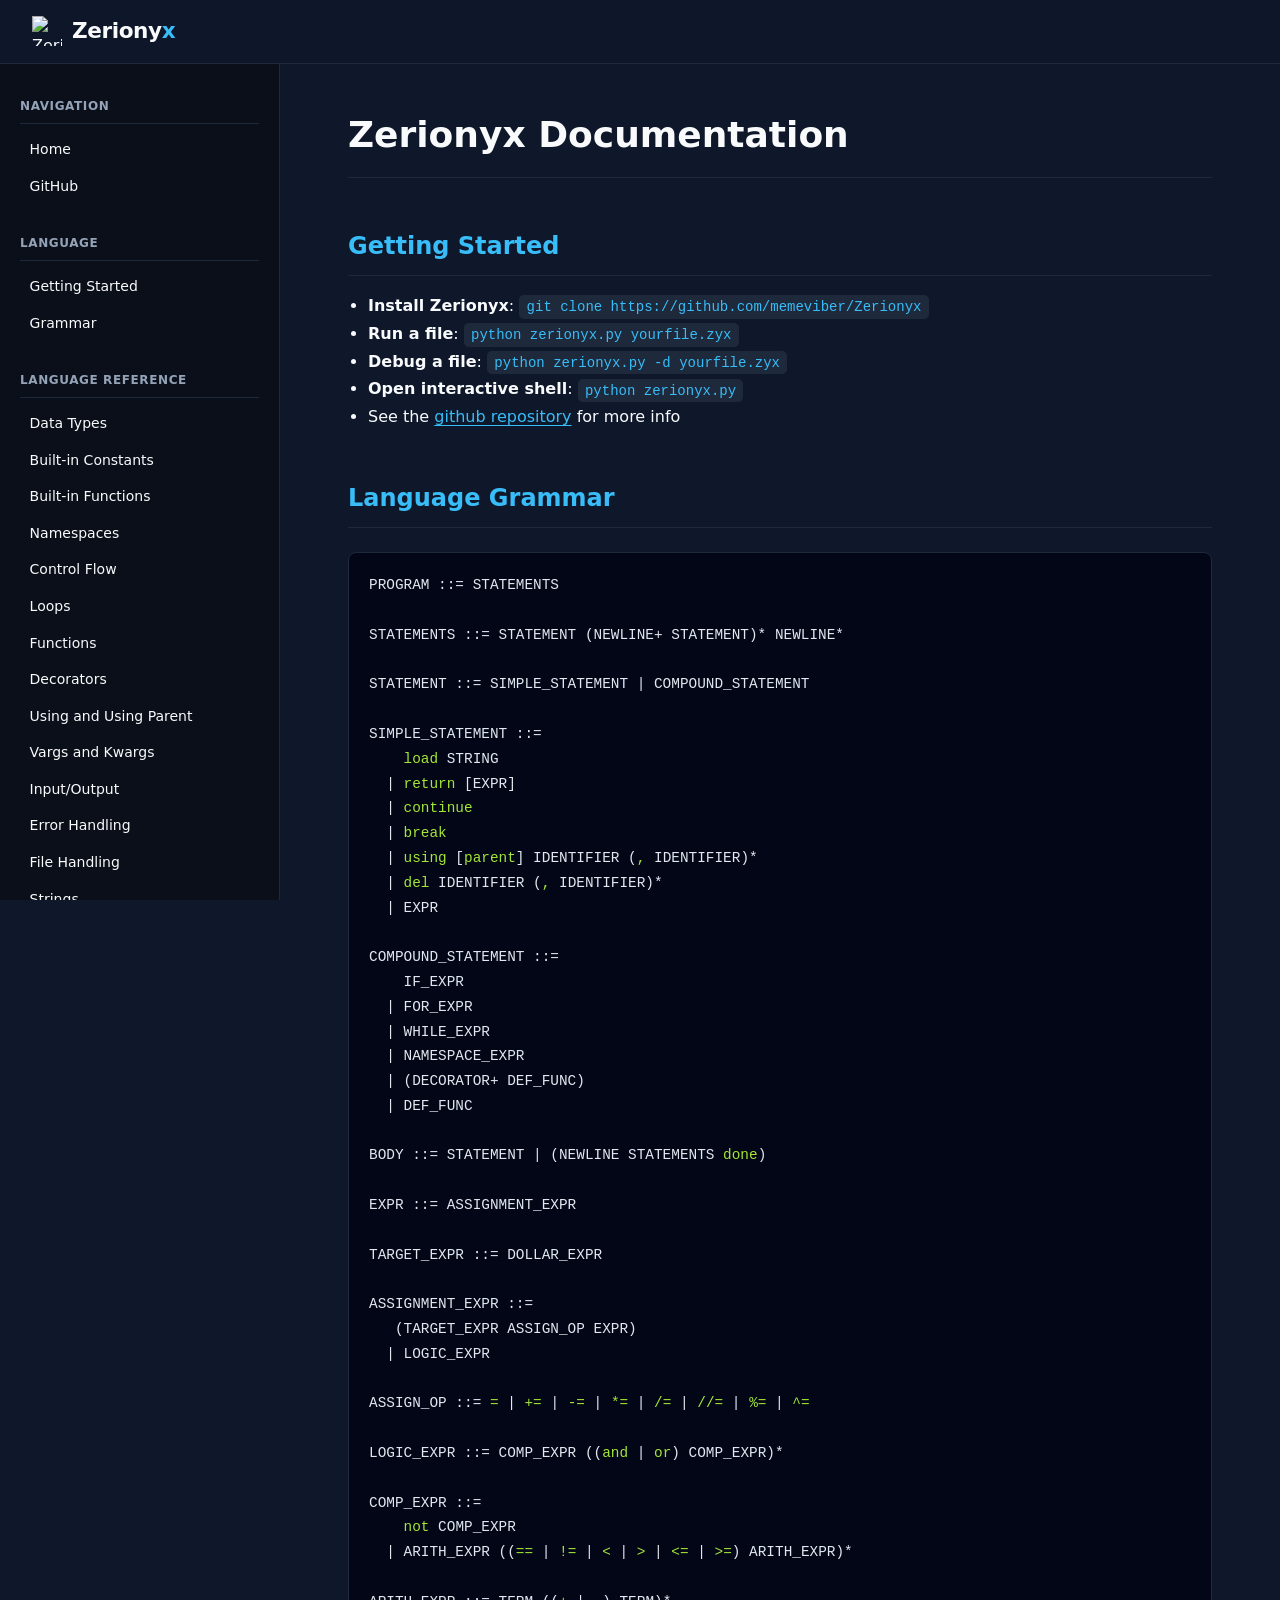
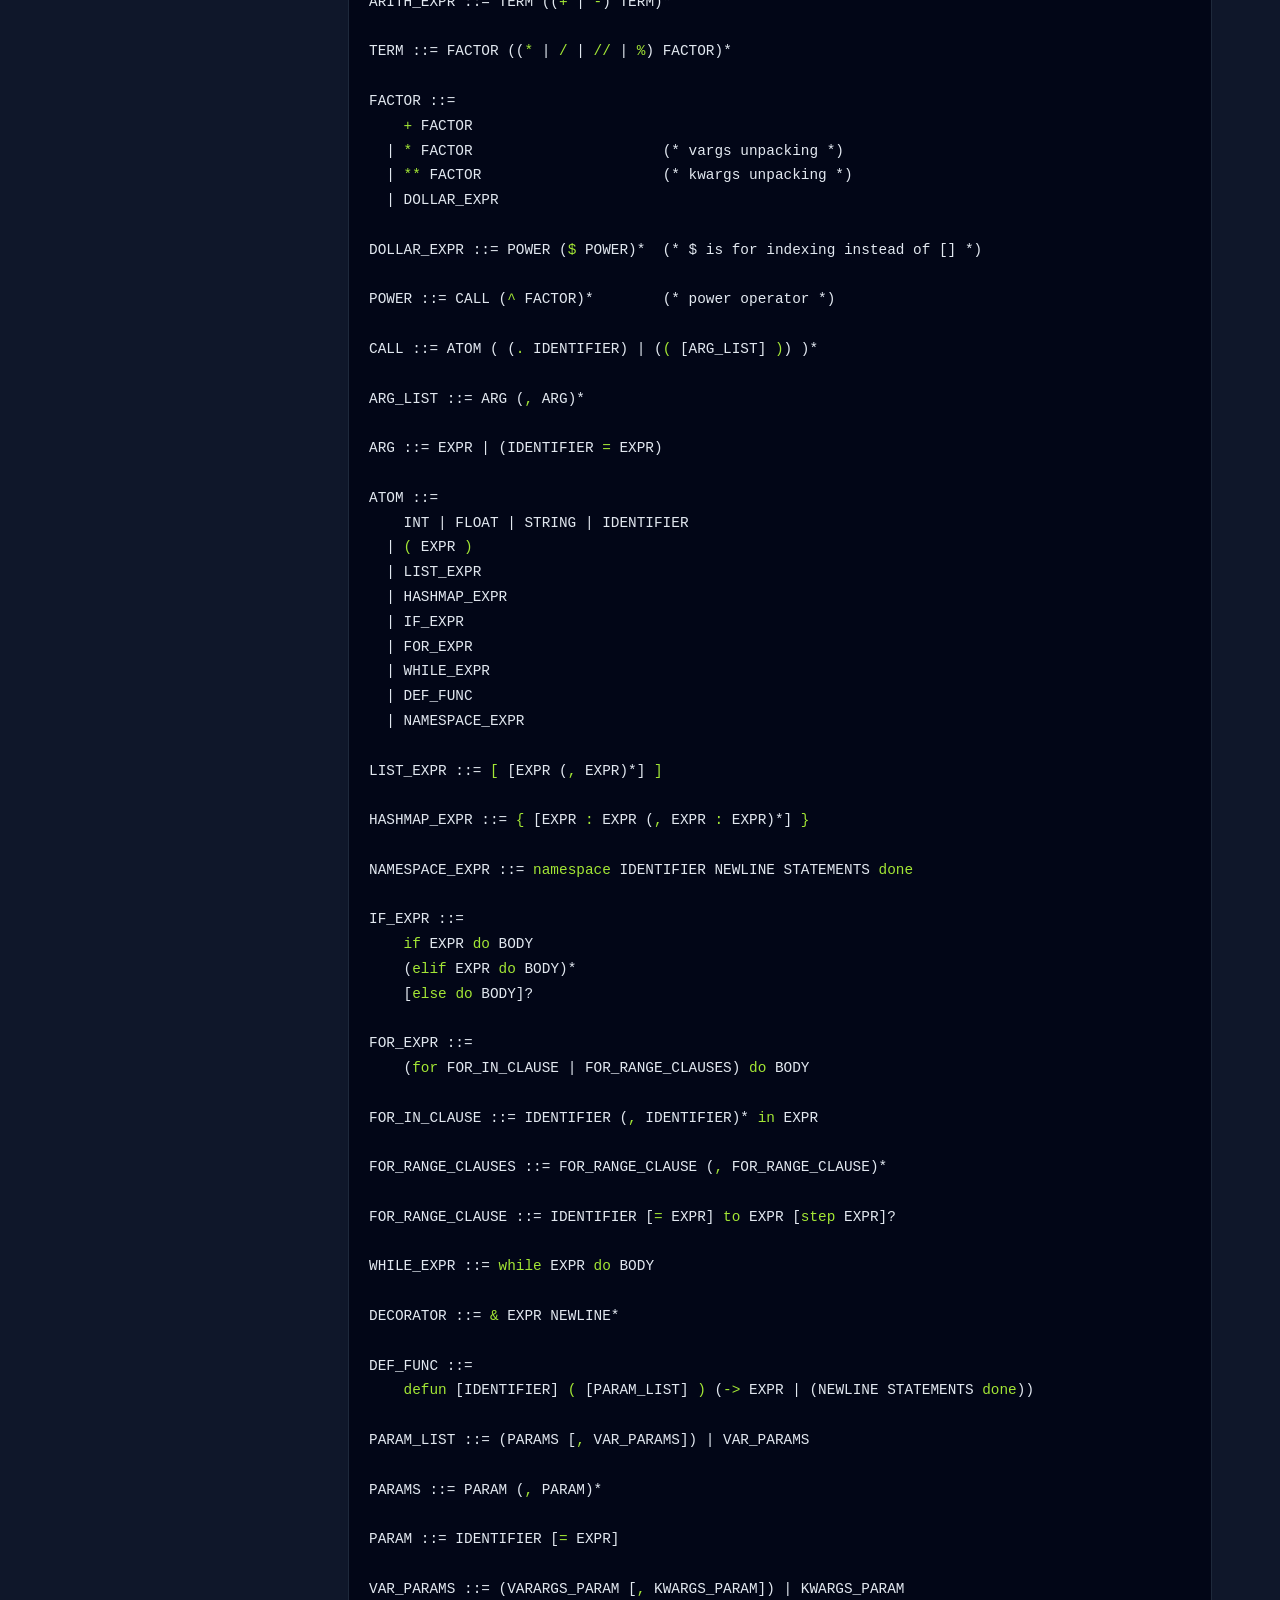
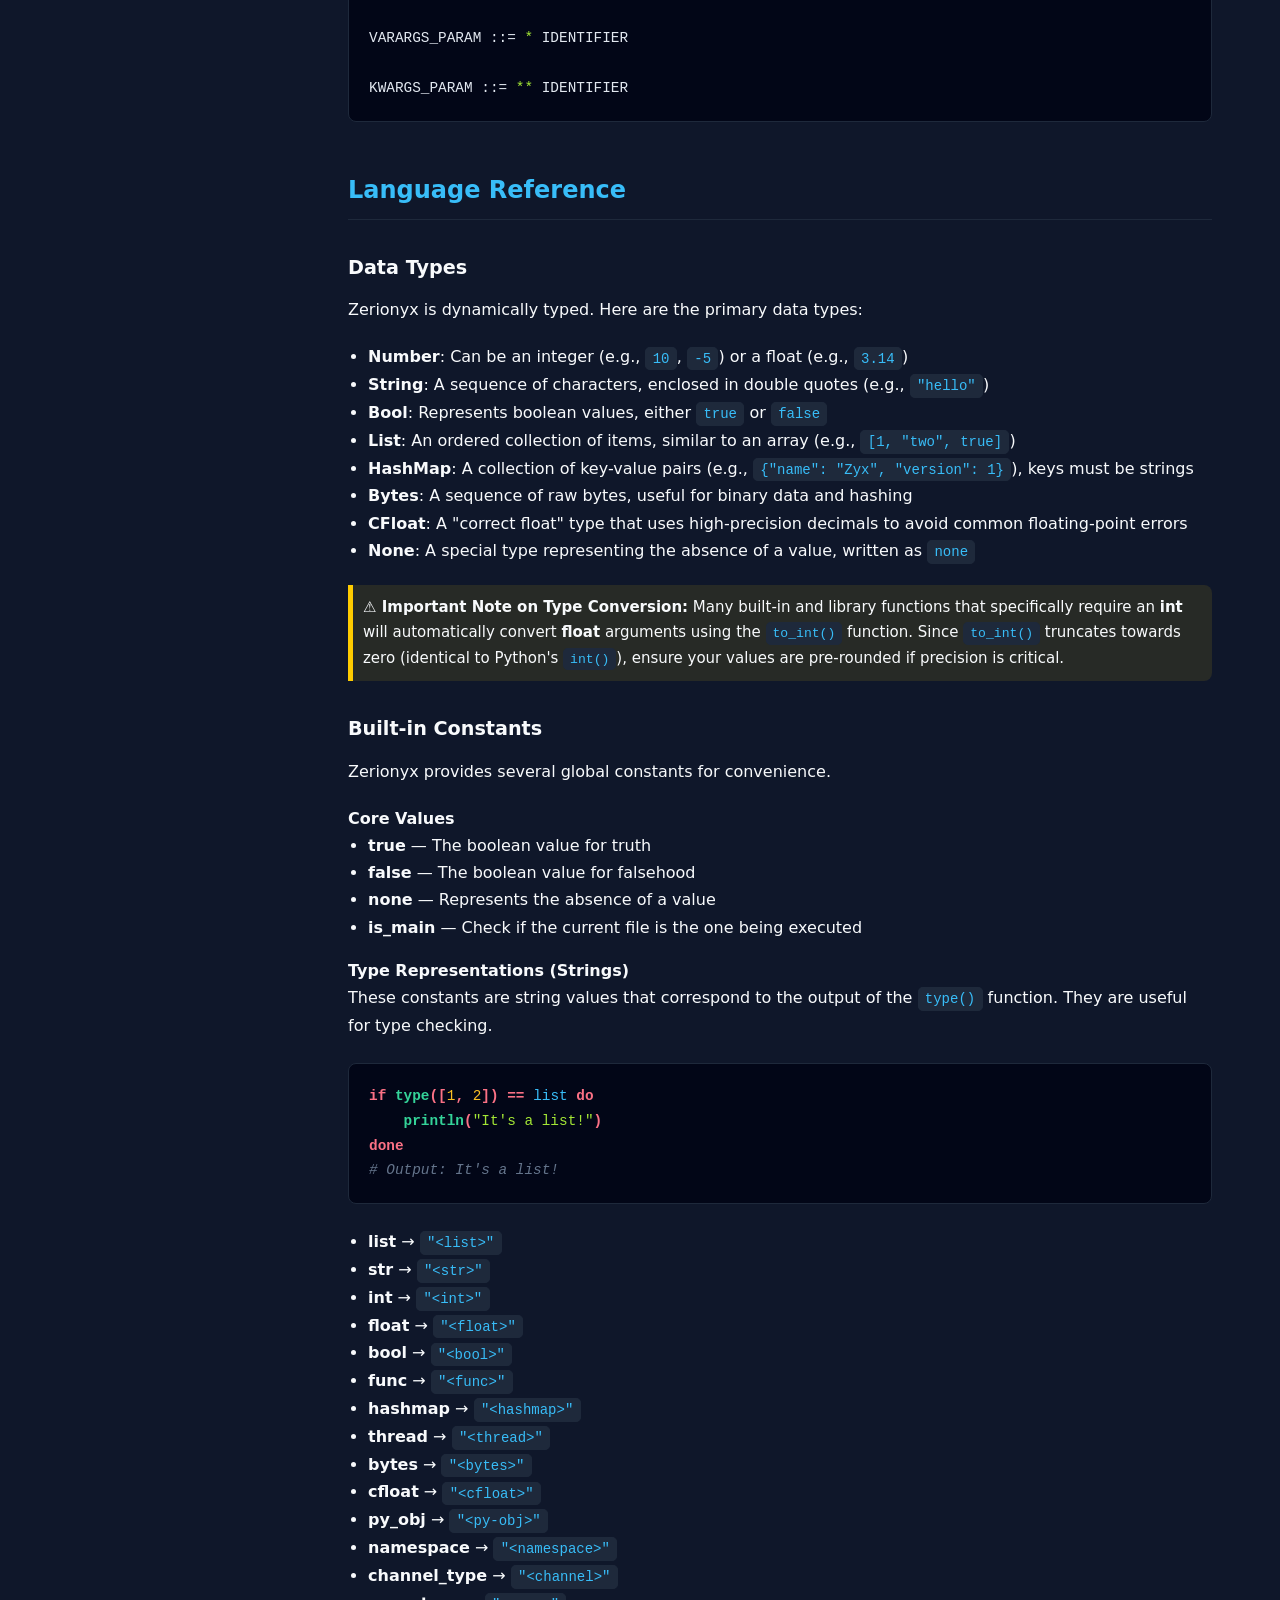
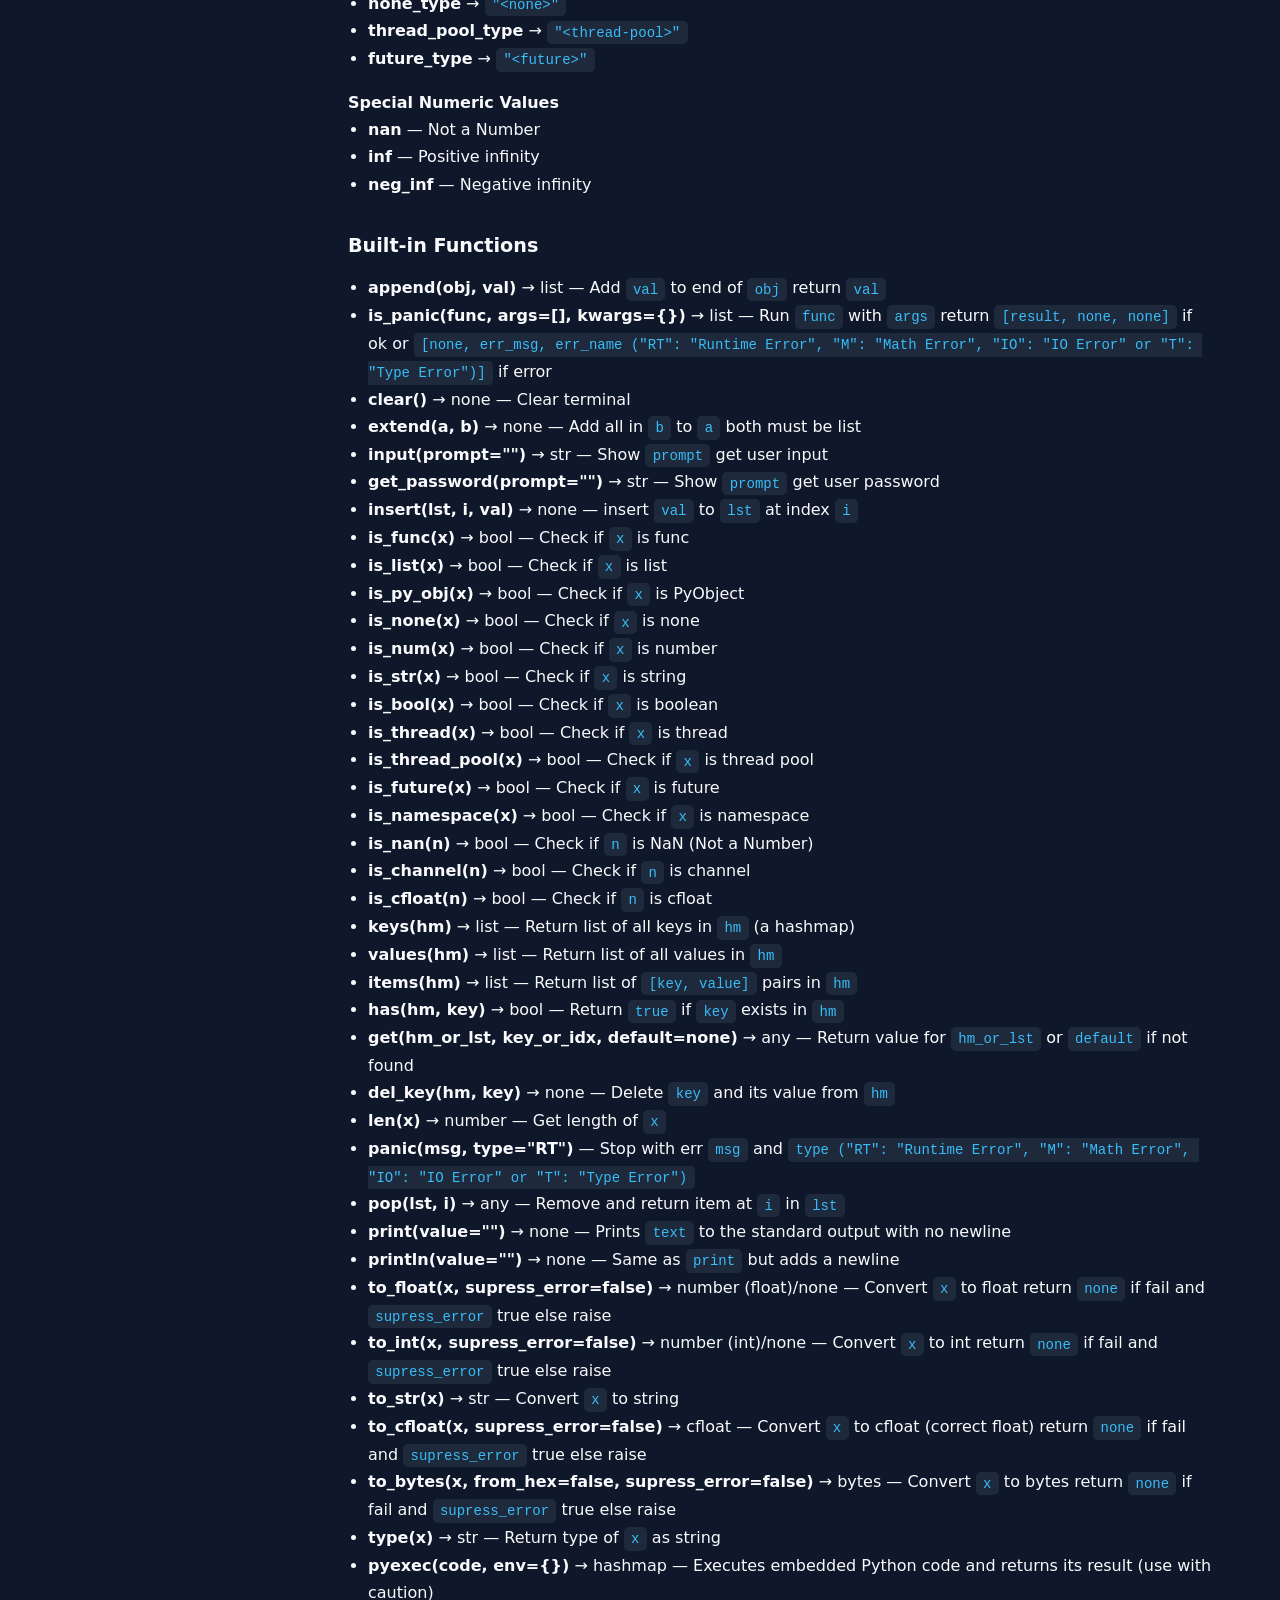
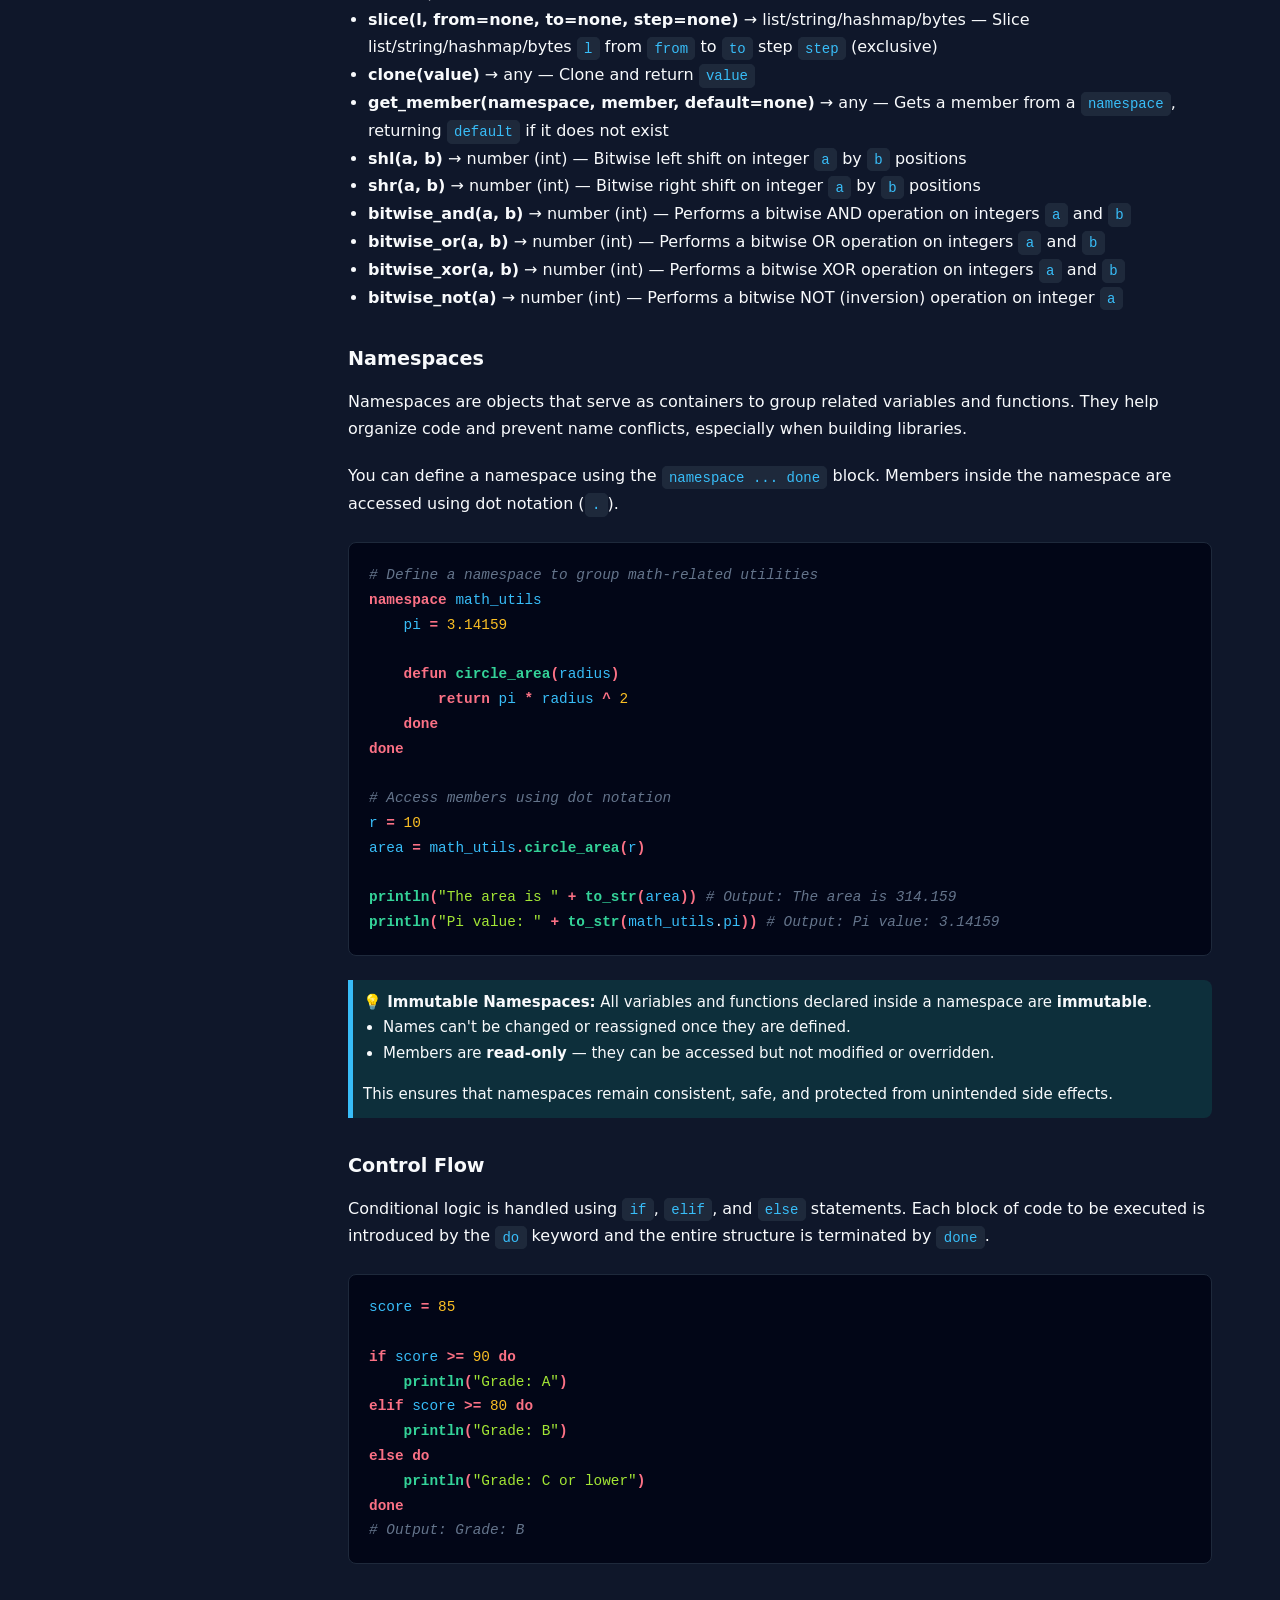
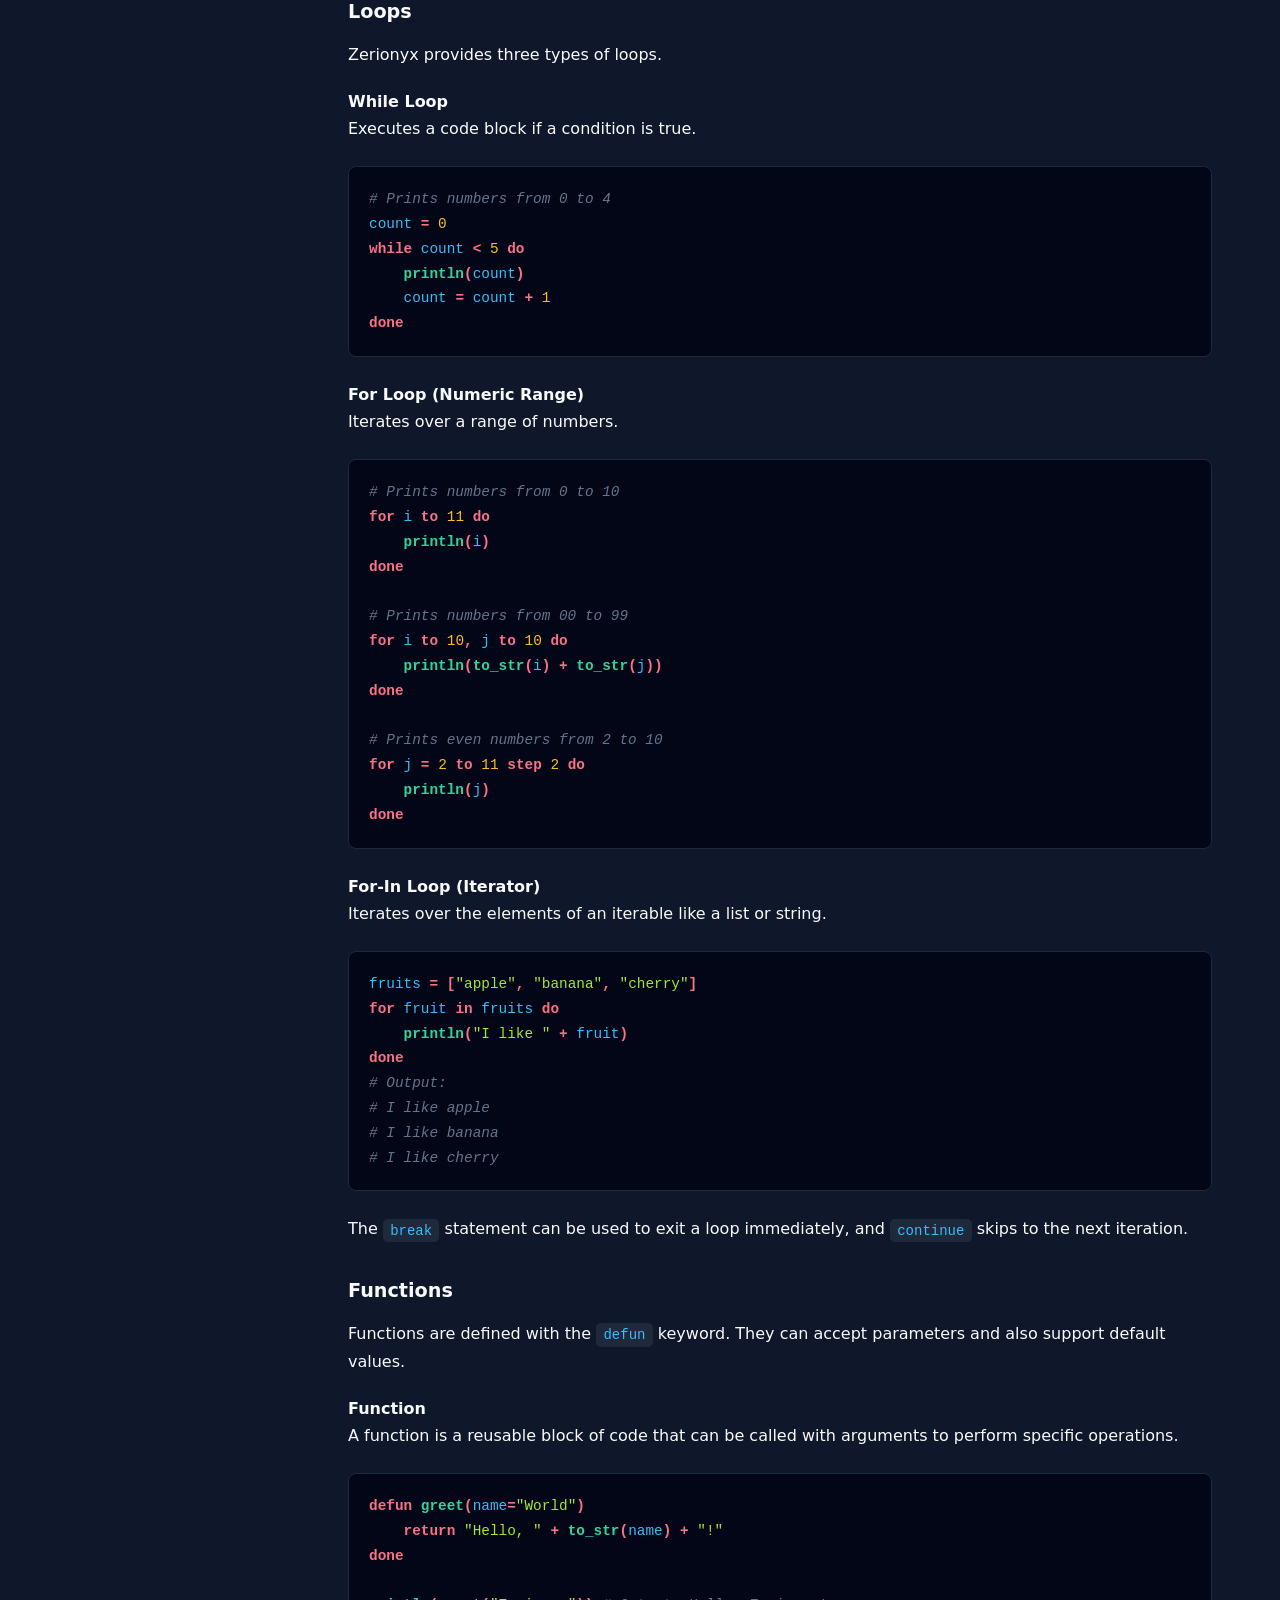
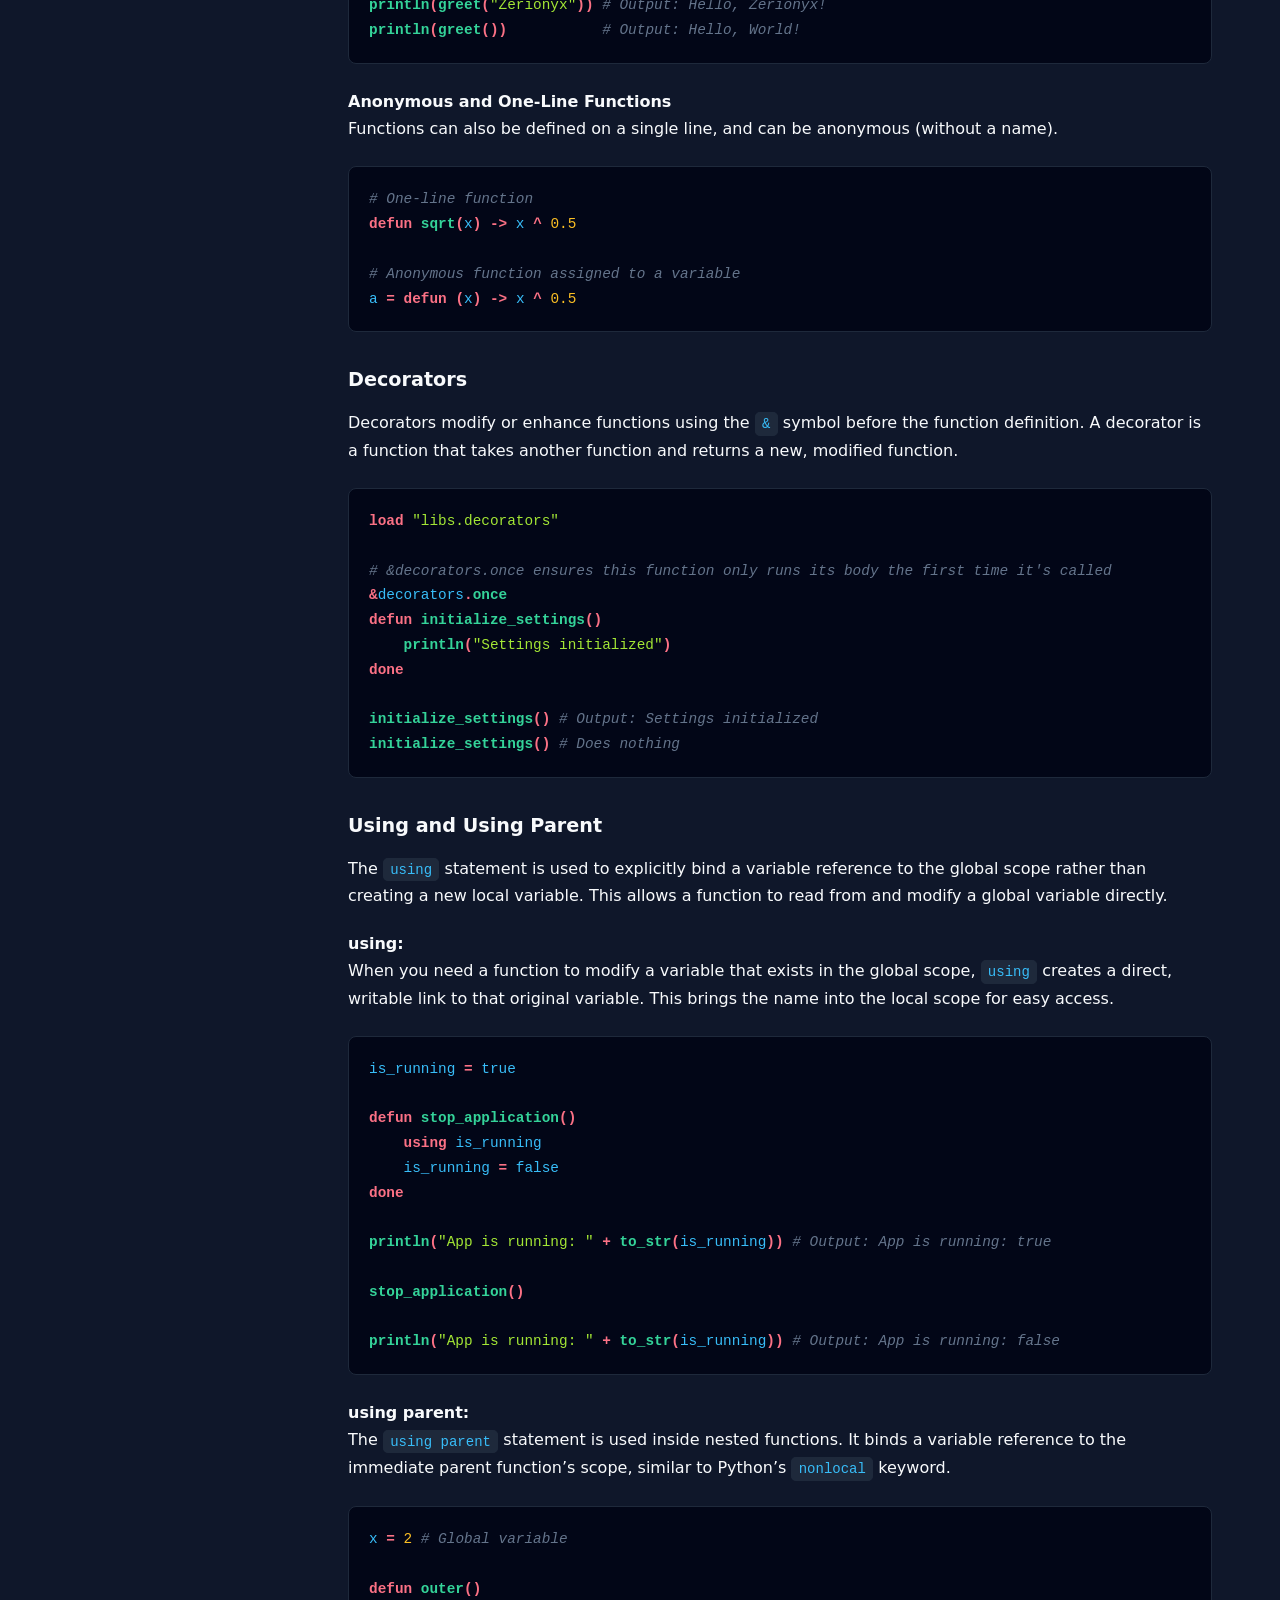
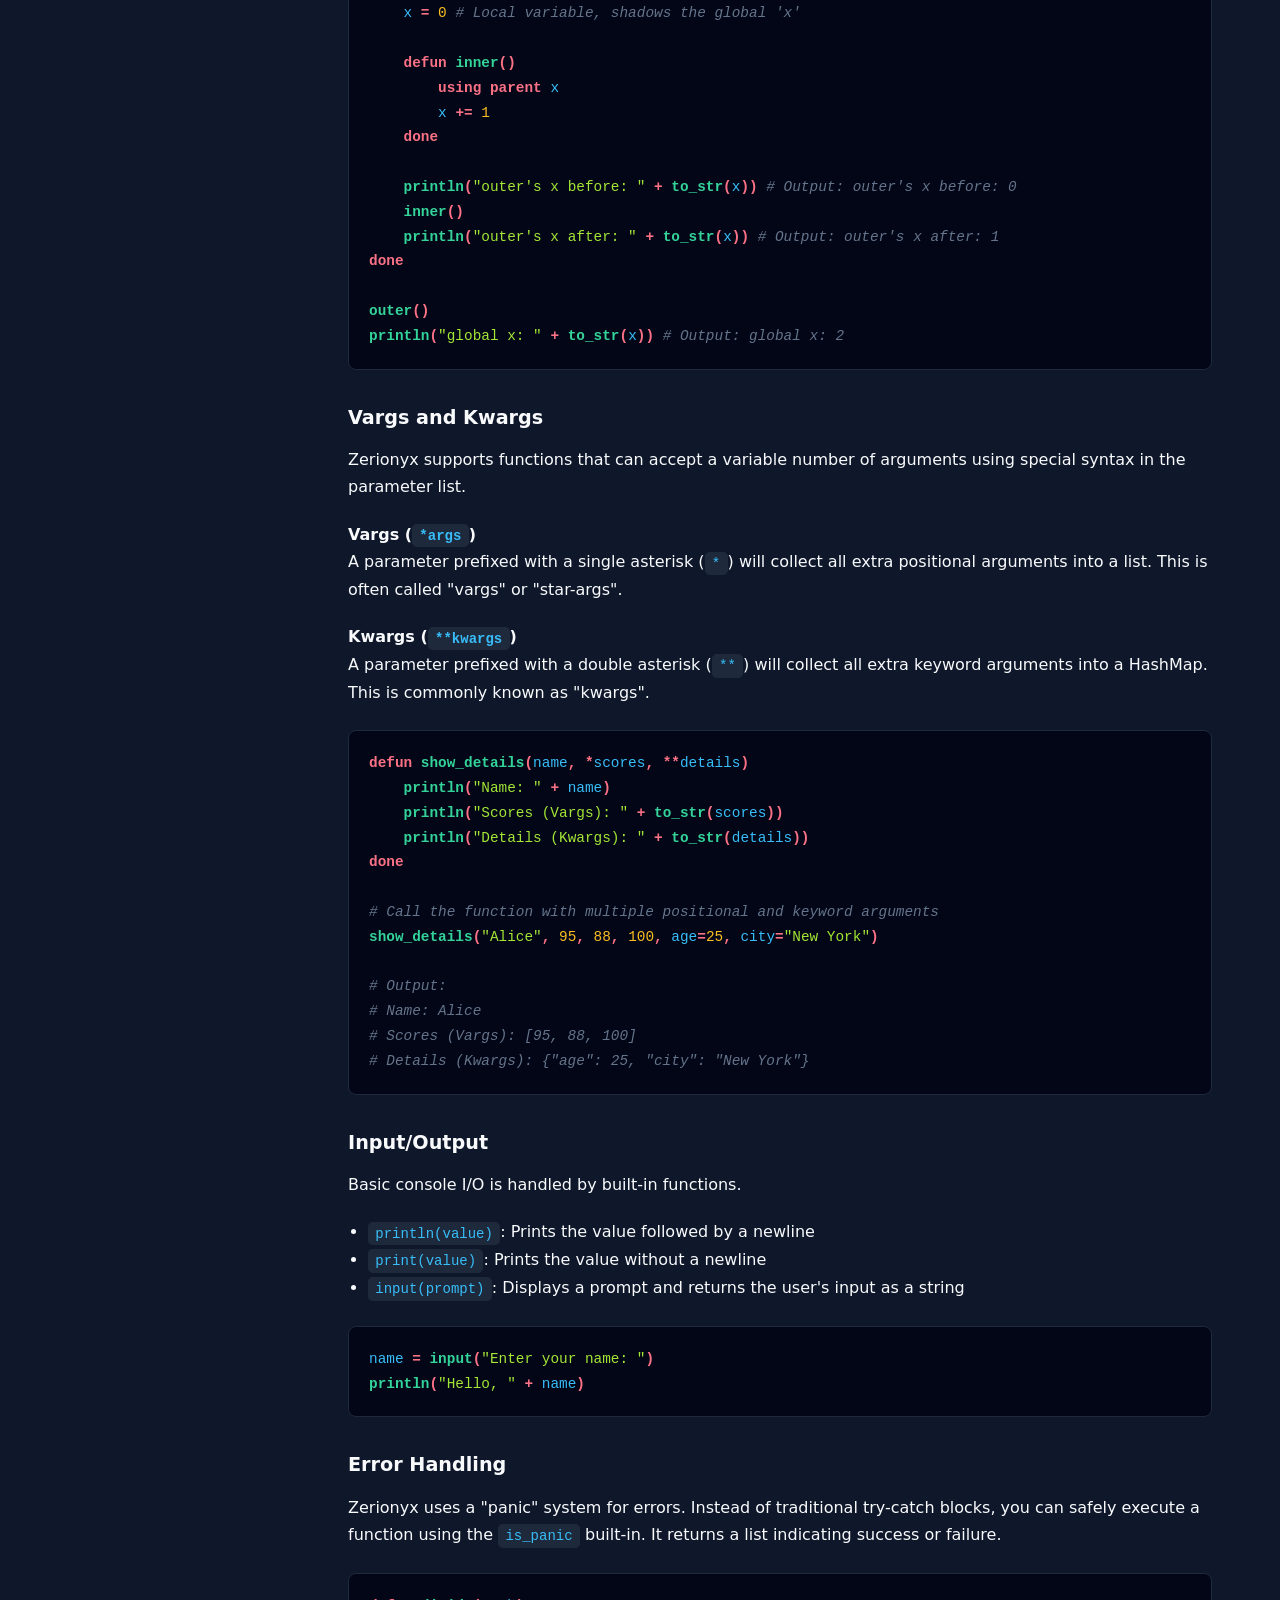
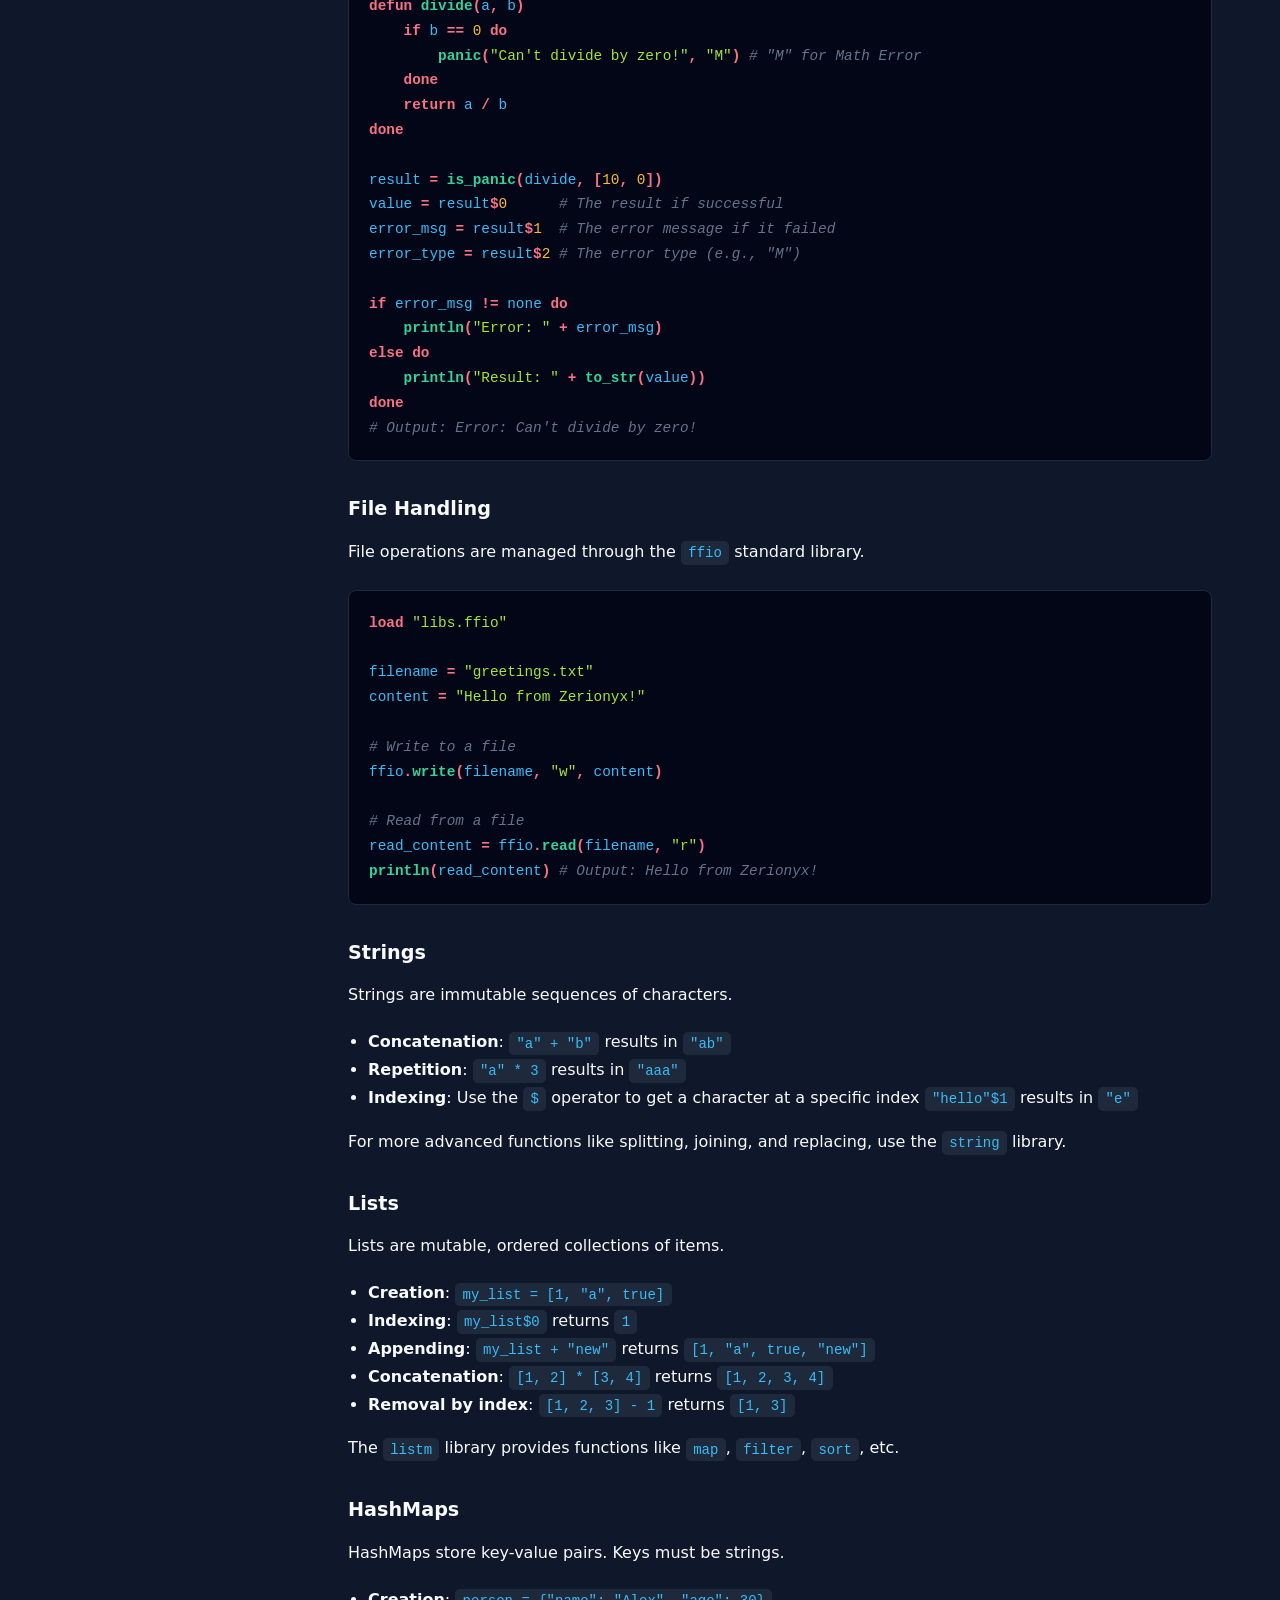
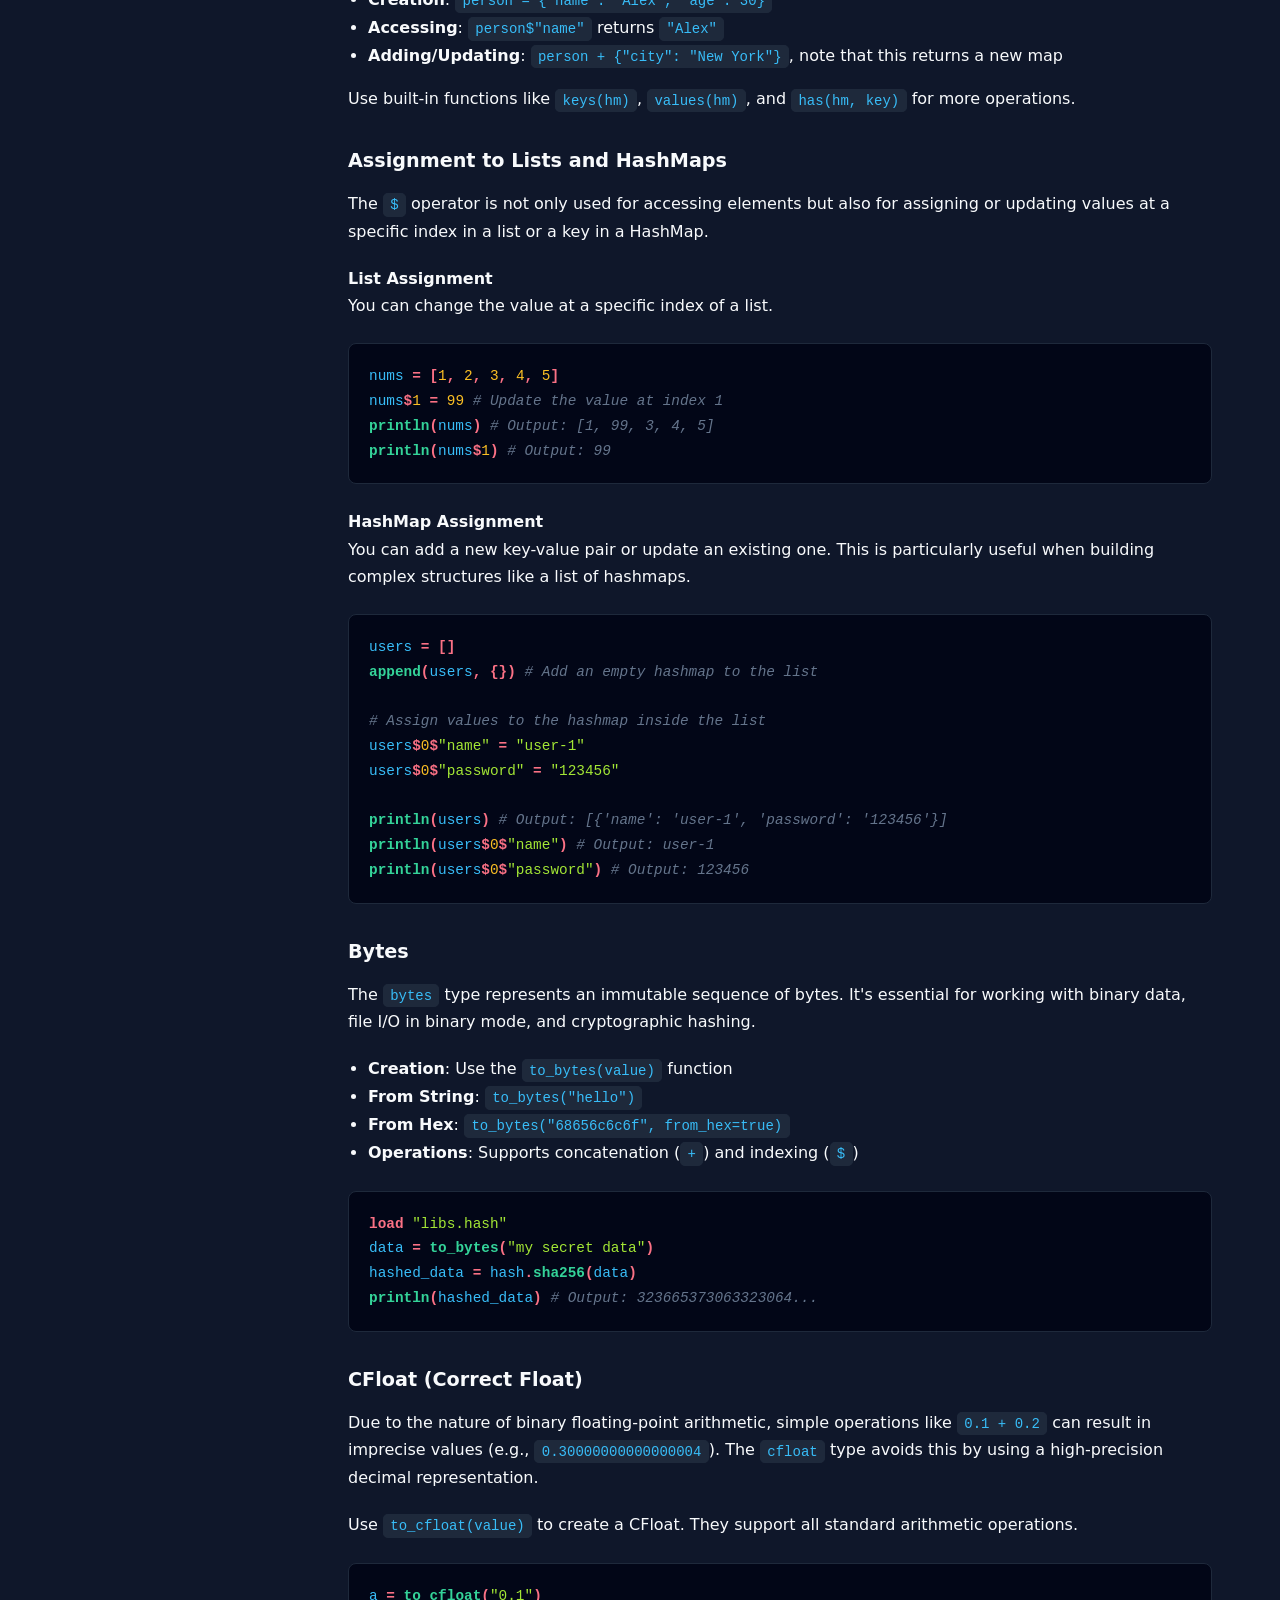
==== docs/docs.html @ d0cc141a "Fix HTML heading formatting for 'using' sections" ====
<!DOCTYPE html>
<html lang="en">

<head>
    <link rel="icon" href="favicon.ico" type="image/x-icon">
    <link rel="stylesheet" href="styles\style_docs.css">
    <meta charset="UTF-8">
    <title>Zerionyx Documentation</title>
    <meta name="viewport" content="width=device-width, initial-scale=1">
</head>
<script src="script.js"></script>

<body>
    <header>
        <div class="header-inner">
            <div class="logo">
                <img src="favicon.ico" alt="Zerionyx logo">
                <a href="index.html">Zeriony<span>x</span></a>
            </div>
            <button class="nav-toggle" aria-label="Toggle navigation">&#9776;</button>
            
        </div>
    </header>

    <div class="docs-wrapper">
        <aside class="sidebar">
            <h3>Navigation</h3>
            <ul>
                <li><a href="index.html">Home</a></li>
                <li><a href="https://github.com/memeviber/Zerionyx" target="_blank">GitHub</a></li>
            </ul>

            <h3>Language</h3>
            <ul>
                <li><a href="#getting-started">Getting Started</a></li>
                <li><a href="#grammar">Grammar</a></li>
            </ul>
            <h3>Language Reference</h3>
            <ul>
                <li><a href="#ref-data-types">Data Types</a></li>
                <li><a href="#ref-built-in-constants">Built-in Constants</a></li>
                <li><a href="#ref-built-in-functions">Built-in Functions</a></li>
                <li><a href="#ref-namespaces">Namespaces</a></li>
                <li><a href="#ref-control-flow">Control Flow</a></li>
                <li><a href="#ref-loops">Loops</a></li>
                <li><a href="#ref-functions">Functions</a></li>
                <li><a href="#ref-decorators">Decorators</a></li>
                <li><a href="#ref-using">Using and Using Parent</a></li>
                <li><a href="#ref-vargs-kwargs">Vargs and Kwargs</a></li>
                <li><a href="#ref-io">Input/Output</a></li>
                <li><a href="#ref-error-handling">Error Handling</a></li>
                <li><a href="#ref-file-handling">File Handling</a></li>
                <li><a href="#ref-strings">Strings</a></li>
                <li><a href="#ref-lists">Lists</a></li>
                <li><a href="#ref-hashmaps">HashMaps</a></li>
                <li><a href="#ref-assignment">Assignment</a></li>
                <li><a href="#ref-bytes">Bytes</a></li>
                <li><a href="#ref-cfloat">CFloat</a></li>
                <li><a href="#ref-zex">ZEX Executables</a></li>
            </ul>
            <h3>Standard Library</h3>
            <ul>
                <li><a href="#lib-listm">listm</a></li>
                <li><a href="#lib-string">string</a></li>
                <li><a href="#lib-math">math</a></li>
                <li><a href="#lib-ffio">ffio</a></li>
                <li><a href="#lib-hash">hash</a></li>
                <li><a href="#lib-memory">memory</a></li>
                <li><a href="#lib-net">net</a></li>
                <li><a href="#lib-random">random</a></li>
                <li><a href="#lib-sys">sys</a></li>
                <li><a href="#lib-threading">threading</a></li>
                <li><a href="#lib-time">time</a></li>
                <li><a href="#lib-keyboard">keyboard</a></li>
                <li><a href="#lib-termcolor">termcolor</a></li>
                <li><a href="#lib-mouse">mouse</a></li>
                <li><a href="#lib-screen">screen</a></li>
                <li><a href="#lib-json">json</a></li>
                <li><a href="#lib-decorators">decorators</a></li>
                <li><a href="#lib-channel">channel</a></li>
                <li><a href="#lib-msgbox">msgbox</a></li>
                <li><a href="#lib-csv">csv</a></li>
            </ul>

        </aside>

        <main class="main-content">
            <h1>Zerionyx Documentation</h1>

            <section id="getting-started">
                <h2>Getting Started</h2>
                <ul>
                    <li><b>Install Zerionyx</b>: <code>git clone https://github.com/memeviber/Zerionyx</code>
                    </li>
                    <li><b>Run a file</b>: <code>python zerionyx.py yourfile.zyx</code></li>
                    <li><b>Debug a file</b>: <code>python zerionyx.py -d yourfile.zyx</code></li>
                    <li><b>Open interactive shell</b>: <code>python zerionyx.py</code></li>
                    <li>See the <a href="https://github.com/memeviber/Zerionyx" style="color:var(--neon-blue);">github
                            repository</a> for more info</li>
                </ul>
            </section>

            <section id="grammar">
                <h2>Language Grammar</h2>
                <pre><code class="highlight-Zerionyx">PROGRAM ::= STATEMENTS

STATEMENTS ::= STATEMENT (NEWLINE+ STATEMENT)* NEWLINE*

STATEMENT ::= SIMPLE_STATEMENT | COMPOUND_STATEMENT

SIMPLE_STATEMENT ::=
    <span class="zyx-string">load</span> STRING
  | <span class="zyx-string">return</span> [EXPR]
  | <span class="zyx-string">continue</span>
  | <span class="zyx-string">break</span>
  | <span class="zyx-string">using</span> [<span class="zyx-string">parent</span>] IDENTIFIER (<span class="zyx-string">,</span> IDENTIFIER)*
  | <span class="zyx-string">del</span> IDENTIFIER (<span class="zyx-string">,</span> IDENTIFIER)*
  | EXPR

COMPOUND_STATEMENT ::=
    IF_EXPR
  | FOR_EXPR
  | WHILE_EXPR
  | NAMESPACE_EXPR
  | (DECORATOR+ DEF_FUNC)
  | DEF_FUNC

BODY ::= STATEMENT | (NEWLINE STATEMENTS <span class="zyx-string">done</span>)

EXPR ::= ASSIGNMENT_EXPR

TARGET_EXPR ::= DOLLAR_EXPR

ASSIGNMENT_EXPR ::=
   (TARGET_EXPR ASSIGN_OP EXPR)
  | LOGIC_EXPR

ASSIGN_OP ::= <span class="zyx-string">=</span> | <span class="zyx-string">+=</span> | <span class="zyx-string">-=</span> | <span class="zyx-string">*=</span> | <span class="zyx-string">/=</span> | <span class="zyx-string">//=</span> | <span class="zyx-string">%=</span> | <span class="zyx-string">^=</span>

LOGIC_EXPR ::= COMP_EXPR ((<span class="zyx-string">and</span> | <span class="zyx-string">or</span>) COMP_EXPR)*

COMP_EXPR ::=
    <span class="zyx-string">not</span> COMP_EXPR
  | ARITH_EXPR ((<span class="zyx-string">==</span> | <span class="zyx-string">!=</span> | <span class="zyx-string">&lt;</span> | <span class="zyx-string">&gt;</span> | <span class="zyx-string">&lt;=</span> | <span class="zyx-string">&gt;=</span>) ARITH_EXPR)*

ARITH_EXPR ::= TERM ((<span class="zyx-string">+</span> | <span class="zyx-string">-</span>) TERM)*

TERM ::= FACTOR ((<span class="zyx-string">*</span> | <span class="zyx-string">/</span> | <span class="zyx-string">//</span> | <span class="zyx-string">%</span>) FACTOR)*

FACTOR ::=
    <span class="zyx-string">+</span> FACTOR
  | <span class="zyx-string">*</span> FACTOR                      (* vargs unpacking *)
  | <span class="zyx-string">**</span> FACTOR                     (* kwargs unpacking *)
  | DOLLAR_EXPR

DOLLAR_EXPR ::= POWER (<span class="zyx-string">$</span> POWER)*  (* $ is for indexing instead of [] *)

POWER ::= CALL (<span class="zyx-string">^</span> FACTOR)*        (* power operator *)

CALL ::= ATOM ( (<span class="zyx-string">.</span> IDENTIFIER) | (<span class="zyx-string">(</span> [ARG_LIST] <span class="zyx-string">)</span>) )*

ARG_LIST ::= ARG (<span class="zyx-string">,</span> ARG)*

ARG ::= EXPR | (IDENTIFIER <span class="zyx-string">=</span> EXPR)

ATOM ::=
    INT | FLOAT | STRING | IDENTIFIER
  | <span class="zyx-string">(</span> EXPR <span class="zyx-string">)</span>
  | LIST_EXPR
  | HASHMAP_EXPR
  | IF_EXPR
  | FOR_EXPR
  | WHILE_EXPR
  | DEF_FUNC
  | NAMESPACE_EXPR

LIST_EXPR ::= <span class="zyx-string">[</span> [EXPR (<span class="zyx-string">,</span> EXPR)*] <span class="zyx-string">]</span>

HASHMAP_EXPR ::= <span class="zyx-string">{</span> [EXPR <span class="zyx-string">:</span> EXPR (<span class="zyx-string">,</span> EXPR <span class="zyx-string">:</span> EXPR)*] <span class="zyx-string">}</span>

NAMESPACE_EXPR ::= <span class="zyx-string">namespace</span> IDENTIFIER NEWLINE STATEMENTS <span class="zyx-string">done</span>

IF_EXPR ::=
    <span class="zyx-string">if</span> EXPR <span class="zyx-string">do</span> BODY
    (<span class="zyx-string">elif</span> EXPR <span class="zyx-string">do</span> BODY)*
    [<span class="zyx-string">else</span> <span class="zyx-string">do</span> BODY]?

FOR_EXPR ::=
    (<span class="zyx-string">for</span> FOR_IN_CLAUSE | FOR_RANGE_CLAUSES) <span class="zyx-string">do</span> BODY

FOR_IN_CLAUSE ::= IDENTIFIER (<span class="zyx-string">,</span> IDENTIFIER)* <span class="zyx-string">in</span> EXPR

FOR_RANGE_CLAUSES ::= FOR_RANGE_CLAUSE (<span class="zyx-string">,</span> FOR_RANGE_CLAUSE)*

FOR_RANGE_CLAUSE ::= IDENTIFIER [<span class="zyx-string">=</span> EXPR] <span class="zyx-string">to</span> EXPR [<span class="zyx-string">step</span> EXPR]?

WHILE_EXPR ::= <span class="zyx-string">while</span> EXPR <span class="zyx-string">do</span> BODY

DECORATOR ::= <span class="zyx-string">&amp;</span> EXPR NEWLINE*

DEF_FUNC ::=
    <span class="zyx-string">defun</span> [IDENTIFIER] <span class="zyx-string">(</span> [PARAM_LIST] <span class="zyx-string">)</span> (<span class="zyx-string">-&gt;</span> EXPR | (NEWLINE STATEMENTS <span class="zyx-string">done</span>))

PARAM_LIST ::= (PARAMS [<span class="zyx-string">,</span> VAR_PARAMS]) | VAR_PARAMS

PARAMS ::= PARAM (<span class="zyx-string">,</span> PARAM)*

PARAM ::= IDENTIFIER [<span class="zyx-string">=</span> EXPR]

VAR_PARAMS ::= (VARARGS_PARAM [<span class="zyx-string">,</span> KWARGS_PARAM]) | KWARGS_PARAM

VARARGS_PARAM ::= <span class="zyx-string">*</span> IDENTIFIER

KWARGS_PARAM ::= <span class="zyx-string">**</span> IDENTIFIER
</code></pre>
            </section>

            <section id="language-reference">
                <h2>Language Reference</h2>

                <section id="ref-data-types">
                    <h3>Data Types</h3>
                    <p>Zerionyx is dynamically typed. Here are the primary data types:</p>
                    <ul>
                        <li><b>Number</b>: Can be an integer (e.g., <code>10</code>, <code>-5</code>) or a float (e.g.,
                            <code>3.14</code>)
                        </li>
                        <li><b>String</b>: A sequence of characters, enclosed in double quotes (e.g.,
                            <code>"hello"</code>)
                        </li>
                        <li><b>Bool</b>: Represents boolean values, either <code>true</code> or <code>false</code></li>
                        <li><b>List</b>: An ordered collection of items, similar to an array (e.g.,
                            <code>[1, "two", true]</code>)
                        </li>
                        <li><b>HashMap</b>: A collection of key-value pairs (e.g.,
                            <code>{"name": "Zyx", "version": 1}</code>), keys must be strings
                        </li>
                        <li><b>Bytes</b>: A sequence of raw bytes, useful for binary data and hashing</li>
                        <li><b>CFloat</b>: A "correct float" type that uses high-precision decimals to avoid common
                            floating-point errors</li>
                        <li><b>None</b>: A special type representing the absence of a value, written as
                            <code>none</code>
                        </li>
                    </ul>
                    <div class="note"
                        style="border-left: 5px solid #ffcc00; padding: 10px; background: rgba(255, 204, 0, 0.1); margin: 20px 0;">
                        <strong>⚠️ Important Note on Type Conversion:</strong>
                        Many built-in and library functions that specifically require an <b>int</b> will automatically
                        convert <b>float</b> arguments using the <code>to_int()</code> function.
                        Since <code>to_int()</code> truncates towards zero (identical to Python's <code>int()</code>),
                        ensure your values are pre-rounded if precision is critical.
                    </div>
                </section>

                <section id="ref-built-in-constants">
                    <h3>Built-in Constants</h3>
                    <p>Zerionyx provides several global constants for convenience.</p>
                    <h4>Core Values</h4>
                    <ul>

                        <li><b>true</b> &mdash; The boolean value for truth</li>
                        <li><b>false</b> &mdash; The boolean value for falsehood</li>
                        <li><b>none</b> &mdash; Represents the absence of a value</li>
                        <li><b>is_main</b> &mdash; Check if the current file is the one being executed</li>
                    </ul>
                    <h4>Type Representations (Strings)</h4>
                    <p>These constants are string values that correspond to the output of the <code>type()</code>
                        function. They are useful for type checking.</p>
                    
                    <pre><code class="highlight-Zerionyx"><span class="zyx-keyword">if</span> <span class="zyx-func">type</span><span class="zyx-types">([</span><span class="zyx-number">1</span><span class="zyx-types">,</span> <span class="zyx-number">2</span><span class="zyx-types">])</span> <span class="zyx-types">==</span> <span class="zyx-var">list</span> <span class="zyx-keyword">do</span>
    <span class="zyx-func">println</span><span class="zyx-types">(</span><span class="zyx-string">"It's a list!"</span><span class="zyx-types">)</span>
<span class="zyx-keyword">done</span>
<span class="zyx-comment"># Output: It's a list!</span></code></pre>
                    
                    <ul>
                        <li><b>list</b> &rarr; <code>"&lt;list&gt;"</code></li>
                        <li><b>str</b> &rarr; <code>"&lt;str&gt;"</code></li>
                        <li><b>int</b> &rarr; <code>"&lt;int&gt;"</code></li>
                        <li><b>float</b> &rarr; <code>"&lt;float&gt;"</code></li>
                        <li><b>bool</b> &rarr; <code>"&lt;bool&gt;"</code></li>
                        <li><b>func</b> &rarr; <code>"&lt;func&gt;"</code></li>
                        <li><b>hashmap</b> &rarr; <code>"&lt;hashmap&gt;"</code></li>
                        <li><b>thread</b> &rarr; <code>"&lt;thread&gt;"</code></li>
                        <li><b>bytes</b> &rarr; <code>"&lt;bytes&gt;"</code></li>
                        <li><b>cfloat</b> &rarr; <code>"&lt;cfloat&gt;"</code></li>
                        <li><b>py_obj</b> &rarr; <code>"&lt;py-obj&gt;"</code></li>
                        <li><b>namespace</b> &rarr; <code>"&lt;namespace&gt;"</code></li>
                        <li><b>channel_type</b> &rarr; <code>"&lt;channel&gt;"</code></li>
                        <li><b>none_type</b> &rarr; <code>"&lt;none&gt;"</code></li>
                        <li><b>thread_pool_type</b> &rarr; <code>"&lt;thread-pool&gt;"</code></li>
                        <li><b>future_type</b> &rarr; <code>"&lt;future&gt;"</code></li>
                    </ul>
                    <h4>Special Numeric Values</h4>
                    <ul>
                        <li><b>nan</b> &mdash; Not a Number</li>
                        <li><b>inf</b> &mdash; Positive infinity</li>
                        <li><b>neg_inf</b> &mdash; Negative infinity</li>
                    </ul>
                </section>

                <section id="ref-built-in-functions">
                    <h3>Built-in Functions</h3>
                    <ul>
                        <li><b>append(obj, val)</b> &rarr; list &mdash; Add <code>val</code> to end of <code>obj</code>
                            return
                            <code>val</code>
                        </li>
                        <li><b>is_panic(func, args=[], kwargs={})</b> &rarr; list &mdash; Run <code>func</code> with
                            <code>args</code>
                            return
                            <code>[result, none, none]</code> if ok or
                            <code>[none, err_msg, err_name ("RT": "Runtime Error", "M": "Math Error", "IO": "IO Error" or "T": "Type Error")]</code>
                            if error
                        </li>
                        <li><b>clear()</b> &rarr; none &mdash; Clear terminal</li>
                        <li><b>extend(a, b)</b> &rarr; none &mdash; Add all in <code>b</code> to <code>a</code> both
                            must be
                            list</li>
                        <li><b>input(prompt="")</b> &rarr; str &mdash; Show <code>prompt</code> get user input</li>
                        <li><b>get_password(prompt="")</b> &rarr; str &mdash; Show <code>prompt</code> get user password
                        </li>
                        <li><b>insert(lst, i, val)</b> &rarr; none &mdash; insert <code>val</code> to <code>lst</code>
                            at
                            index
                            <code>i</code>
                        </li>
                        <li><b>is_func(x)</b> &rarr; bool &mdash; Check if <code>x</code> is func</li>
                        <li><b>is_list(x)</b> &rarr; bool &mdash; Check if <code>x</code> is list</li>
                        <li><b>is_py_obj(x)</b> &rarr; bool &mdash; Check if <code>x</code> is PyObject</li>
                        <li><b>is_none(x)</b> &rarr; bool &mdash; Check if <code>x</code> is none</li>
                        <li><b>is_num(x)</b> &rarr; bool &mdash; Check if <code>x</code> is number</li>
                        <li><b>is_str(x)</b> &rarr; bool &mdash; Check if <code>x</code> is string</li>
                        <li><b>is_bool(x)</b> &rarr; bool &mdash; Check if <code>x</code> is boolean</li>
                        <li><b>is_thread(x)</b> &rarr; bool &mdash; Check if <code>x</code> is thread</li>
                        <li><b>is_thread_pool(x)</b> &rarr; bool &mdash; Check if <code>x</code> is thread pool</li>
                        <li><b>is_future(x)</b> &rarr; bool &mdash; Check if <code>x</code> is future</li>
                        <li><b>is_namespace(x)</b> &rarr; bool &mdash; Check if <code>x</code> is namespace</li>
                        <li><b>is_nan(n)</b> &rarr; bool &mdash; Check if <code>n</code> is NaN (Not a Number)</li>
                        <li><b>is_channel(n)</b> &rarr; bool &mdash; Check if <code>n</code> is channel</li>
                        <li><b>is_cfloat(n)</b> &rarr; bool &mdash; Check if <code>n</code> is cfloat</li>
                        <li><b>keys(hm)</b> &rarr; list &mdash; Return list of all keys in <code>hm</code> (a hashmap)
                        </li>
                        <li><b>values(hm)</b> &rarr; list &mdash; Return list of all values in <code>hm</code></li>
                        <li><b>items(hm)</b> &rarr; list &mdash; Return list of <code>[key, value]</code> pairs in
                            <code>hm</code>
                        </li>
                        <li><b>has(hm, key)</b> &rarr; bool &mdash; Return <code>true</code> if <code>key</code> exists
                            in
                            <code>hm</code>
                        </li>
                        <li><b>get(hm_or_lst, key_or_idx, default=none)</b> &rarr; any &mdash; Return value for <code>hm_or_lst</code> or
                            <code>default</code>
                            if not found
                        </li>
                        <li><b>del_key(hm, key)</b> &rarr; none &mdash; Delete <code>key</code> and its value from
                            <code>hm</code>
                        </li>
                        <li><b>len(x)</b> &rarr; number &mdash; Get length of <code>x</code></li>
                        <li><b>panic(msg, type="RT")</b> &mdash; Stop with err <code>msg</code> and
                            <code>type ("RT": "Runtime Error", "M": "Math Error", "IO": "IO Error" or "T": "Type Error")</code>
                        </li>
                        <li><b>pop(lst, i)</b> &rarr; any &mdash; Remove and return item at <code>i</code> in
                            <code>lst</code>
                        </li>
                        <li><b>print(value="")</b> &rarr; none &mdash; Prints <code>text</code> to the standard output
                            with
                            no newline</li>
                        <li><b>println(value="")</b> &rarr; none &mdash; Same as <code>print</code> but adds a newline
                        </li>
                        <li><b>to_float(x, supress_error=false)</b> &rarr; number (float)/none &mdash; Convert
                            <code>x</code> to float return
                            <code>none</code> if fail and <code>supress_error</code> true else raise
                        </li>
                        <li><b>to_int(x, supress_error=false)</b> &rarr; number (int)/none &mdash; Convert
                            <code>x</code> to
                            int return
                            <code>none</code> if fail and <code>supress_error</code> true else raise
                        </li>
                        <li><b>to_str(x)</b> &rarr; str &mdash; Convert <code>x</code> to string</li>
                        <li><b>to_cfloat(x, supress_error=false)</b> &rarr; cfloat &mdash; Convert
                            <code>x</code> to cfloat (correct float) return
                            <code>none</code> if fail and <code>supress_error</code> true else raise
                        </li>
                        <li><b>to_bytes(x, from_hex=false, supress_error=false)</b> &rarr; bytes &mdash; Convert
                            <code>x</code>
                            to bytes return
                            <code>none</code> if fail and <code>supress_error</code> true else raise
                        </li>
                        <li><b>type(x)</b> &rarr; str &mdash; Return type of <code>x</code> as string</li>
                        <li><b>pyexec(code, env={})</b> &rarr; hashmap &mdash; Executes embedded Python code and
                            returns
                            its result (use with caution)</li>
                        <li><b>slice(l, from=none, to=none, step=none)</b> &rarr; list/string/hashmap/bytes &mdash;
                            Slice
                            list/string/hashmap/bytes
                            <code>l</code> from <code>from</code> to <code>to</code> step <code>step</code> (exclusive)
                        </li>
                        <li><b>clone(value)</b> &rarr; any &mdash; Clone and return <code>value</code></li>
                        <li><b>get_member(namespace, member, default=none)</b> &rarr; any &mdash; Gets a member from a
                            <code>namespace</code>, returning <code>default</code> if it does not exist
                        </li>
                        <li><b>shl(a, b)</b> &rarr; number (int) &mdash; Bitwise left shift on integer <code>a</code> by
                            <code>b</code> positions
                        </li>
                        <li><b>shr(a, b)</b> &rarr; number (int) &mdash; Bitwise right shift on integer <code>a</code>
                            by <code>b</code> positions</li>
                        <li><b>bitwise_and(a, b)</b> &rarr; number (int) &mdash; Performs a bitwise AND operation on
                            integers <code>a</code> and <code>b</code></li>
                        <li><b>bitwise_or(a, b)</b> &rarr; number (int) &mdash; Performs a bitwise OR operation on
                            integers <code>a</code> and <code>b</code></li>
                        <li><b>bitwise_xor(a, b)</b> &rarr; number (int) &mdash; Performs a bitwise XOR operation on
                            integers <code>a</code> and <code>b</code></li>
                        <li><b>bitwise_not(a)</b> &rarr; number (int) &mdash; Performs a bitwise NOT (inversion)
                            operation on integer <code>a</code></li>
                    </ul>
                </section>
                <section id="ref-namespaces">
                    <h3>Namespaces</h3>
                    <p>Namespaces are objects that serve as containers to group related variables and functions. They
                        help organize code and prevent name conflicts, especially when building libraries.</p>
                    <p>You can define a namespace using the <code>namespace ... done</code> block. Members inside the
                        namespace are accessed using dot notation (<code>.</code>).</p>
                    
                    <pre><code class="highlight-Zerionyx"><span class="zyx-comment"># Define a namespace to group math-related utilities</span>
<span class="zyx-keyword">namespace</span> <span class="zyx-var">math_utils</span>
    <span class="zyx-var">pi</span> <span class="zyx-types">=</span> <span class="zyx-number">3.14159</span>
    
    <span class="zyx-keyword">defun</span> <span class="zyx-func-def">circle_area</span><span class="zyx-types">(</span><span class="zyx-var">radius</span><span class="zyx-types">)</span>
        <span class="zyx-keyword">return</span> <span class="zyx-var">pi</span> <span class="zyx-types">*</span> <span class="zyx-var">radius</span> <span class="zyx-types">^</span> <span class="zyx-number">2</span>
    <span class="zyx-keyword">done</span>
<span class="zyx-keyword">done</span>

<span class="zyx-comment"># Access members using dot notation</span>
<span class="zyx-var">r</span> <span class="zyx-types">=</span> <span class="zyx-number">10</span>
<span class="zyx-var">area</span> <span class="zyx-types">=</span> <span class="zyx-var">math_utils</span><span class="zyx-types">.</span><span class="zyx-func">circle_area</span><span class="zyx-types">(</span><span class="zyx-var">r</span><span class="zyx-types">)</span>

<span class="zyx-func">println</span><span class="zyx-types">(</span><span class="zyx-string">"The area is "</span> <span class="zyx-types">+</span> <span class="zyx-func">to_str</span><span class="zyx-types">(</span><span class="zyx-var">area</span><span class="zyx-types">))</span> <span class="zyx-comment"># Output: The area is 314.159</span>
<span class="zyx-func">println</span><span class="zyx-types">(</span><span class="zyx-string">"Pi value: "</span> <span class="zyx-types">+</span> <span class="zyx-func">to_str</span><span class="zyx-types">(</span><span class="zyx-var">math_utils</span class="zyxpan><span class="zyx-types">.</span><span class="zyx-var">pi</span><span class="zyx-types">))</span> <span class="zyx-comment"># Output: Pi value: 3.14159</span>
</code></pre>
                    
                    <div class="note"
                        style="border-left: 5px solid var(--neon-blue); padding: 10px; background: rgba(0, 255, 204, 0.1); margin: 20px 0;">
                        <strong>💡 Immutable Namespaces:</strong>
                        All variables and functions declared inside a namespace are <b>immutable</b>.
                        <ul>
                            <li>Names can't be changed or reassigned once they are defined.</li>
                            <li>Members are <b>read-only</b> &mdash; they can be accessed but not modified or
                                overridden.</li>
                        </ul>
                        This ensures that namespaces remain consistent, safe, and protected from unintended side
                        effects.
                    </div>
                </section>
                <section id="ref-control-flow">
                    <h3>Control Flow</h3>
                    <p>Conditional logic is handled using <code>if</code>, <code>elif</code>, and <code>else</code>
                        statements. Each block of code to be executed is introduced by the <code>do</code> keyword and
                        the entire structure is terminated by <code>done</code>.</p>
                    
                    <pre><code class="highlight-Zerionyx"><span class="zyx-var">score</span> <span class="zyx-types">=</span> <span class="zyx-number">85</span>

<span class="zyx-keyword">if</span> <span class="zyx-var">score</span> <span class="zyx-types">>=</span> <span class="zyx-number">90</span> <span class="zyx-keyword">do</span>
    <span class="zyx-func">println</span><span class="zyx-types">(</span><span class="zyx-string">"Grade: A"</span><span class="zyx-types">)</span>
<span class="zyx-keyword">elif</span> <span class="zyx-var">score</span> <span class="zyx-types">>=</span> <span class="zyx-number">80</span> <span class="zyx-keyword">do</span>
    <span class="zyx-func">println</span><span class="zyx-types">(</span><span class="zyx-string">"Grade: B"</span><span class="zyx-types">)</span>
<span class="zyx-keyword">else</span> <span class="zyx-keyword">do</span>
    <span class="zyx-func">println</span><span class="zyx-types">(</span><span class="zyx-string">"Grade: C or lower"</span><span class="zyx-types">)</span>
<span class="zyx-keyword">done</span>
<span class="zyx-comment"># Output: Grade: B</span>
</code></pre>
                </section>

                <section id="ref-loops">
                    <h3>Loops</h3>
                    <p>Zerionyx provides three types of loops.</p>
                    
                    <h4>While Loop</h4>
                    <p>Executes a code block if a condition is true.</p>
                    
                    <pre><code class="highlight-Zerionyx"><span class="zyx-comment"># Prints numbers from 0 to 4</span>
<span class="zyx-var">count</span> <span class="zyx-types">=</span> <span class="zyx-number">0</span>
<span class="zyx-keyword">while</span> <span class="zyx-var">count</span> <span class="zyx-types">&lt;</span> <span class="zyx-number">5</span> <span class="zyx-keyword">do</span>
    <span class="zyx-func">println</span><span class="zyx-types">(</span><span class="zyx-var">count</span><span class="zyx-types">)</span>
    <span class="zyx-var">count</span> <span class="zyx-types">=</span> <span class="zyx-var">count</span> <span class="zyx-types">+</span> <span class="zyx-number">1</span>
<span class="zyx-keyword">done</span>
</code></pre>
                    
                    <h4>For Loop (Numeric Range)</h4>
                    <p>Iterates over a range of numbers.</p>
                    
                    <pre><code class="highlight-Zerionyx"><span class="zyx-comment"># Prints numbers from 0 to 10</span>
<span class="zyx-keyword">for</span> <span class="zyx-var">i</span> <span class="zyx-keyword">to</span> <span class="zyx-number">11</span> <span class="zyx-keyword">do</span>
    <span class="zyx-func">println</span><span class="zyx-types">(</span><span class="zyx-var">i</span><span class="zyx-types">)</span>
<span class="zyx-keyword">done</span>

<span class="zyx-comment"># Prints numbers from 00 to 99</span>
<span class="zyx-keyword">for</span> <span class="zyx-var">i</span> <span class="zyx-keyword">to</span> <span class="zyx-number">10</span><span class="zyx-types">,</span> <span class="zyx-var">j</span> <span class="zyx-keyword">to</span> <span class="zyx-number">10</span> <span class="zyx-keyword">do</span>
    <span class="zyx-func">println</span><span class="zyx-types">(</span><span class="zyx-func">to_str</span><span class="zyx-types">(</span><span class="zyx-var">i</span><span class="zyx-types">)</span> <span class="zyx-types">+</span> <span class="zyx-func">to_str</span><span class="zyx-types">(</span><span class="zyx-var">j</span><span class="zyx-types">))</span>
<span class="zyx-keyword">done</span>

<span class="zyx-comment"># Prints even numbers from 2 to 10</span>
<span class="zyx-keyword">for</span> <span class="zyx-var">j</span> <span class="zyx-types">=</span> <span class="zyx-number">2</span> <span class="zyx-keyword">to</span> <span class="zyx-number">11</span> <span class="zyx-keyword">step</span> <span class="zyx-number">2</span> <span class="zyx-keyword">do</span>
    <span class="zyx-func">println</span><span class="zyx-types">(</span><span class="zyx-var">j</span><span class="zyx-types">)</span>
<span class="zyx-keyword">done</span>
</code></pre>
                    
                    <h4>For-In Loop (Iterator)</h4>
                    <p>Iterates over the elements of an iterable like a list or string.</p>
                    
                    <pre><code class="highlight-Zerionyx"><span class="zyx-var">fruits</span> <span class="zyx-types">=</span> <span class="zyx-types">[</span><span class="zyx-string">"apple"</span><span class="zyx-types">,</span> <span class="zyx-string">"banana"</span><span class="zyx-types">,</span> <span class="zyx-string">"cherry"</span><span class="zyx-types">]</span>
<span class="zyx-keyword">for</span> <span class="zyx-var">fruit</span> <span class="zyx-keyword">in</span> <span class="zyx-var">fruits</span> <span class="zyx-keyword">do</span>
    <span class="zyx-func">println</span><span class="zyx-types">(</span><span class="zyx-string">"I like "</span> <span class="zyx-types">+</span> <span class="zyx-var">fruit</span><span class="zyx-types">)</span>
<span class="zyx-keyword">done</span>
<span class="zyx-comment"># Output:</span>
<span class="zyx-comment"># I like apple</span>
<span class="zyx-comment"># I like banana</span>
<span class="zyx-comment"># I like cherry</span>
</code></pre>
                    
                    <p>The <code>break</code> statement can be used to exit a loop immediately, and
                        <code>continue</code> skips to the next iteration.
                    </p>
                </section>

                <section id="ref-functions">
                    <h3>Functions</h3>
                    <p>Functions are defined with the <code>defun</code> keyword. They can accept parameters and also
                        support default values.</p>
                    
                    <h4>Function</h4>
                    <p>
                        A function is a reusable block of code that can be called with arguments to perform
                        specific operations.
                    </p>
                    
                    <pre><code class="highlight-Zerionyx"><span class="zyx-keyword">defun</span> <span class="zyx-func-def">greet</span><span class="zyx-types">(</span><span class="zyx-var">name</span><span class="zyx-types">=</span><span class="zyx-string">"World"</span><span class="zyx-types">)</span>
    <span class="zyx-keyword">return</span> <span class="zyx-string">"Hello, "</span> <span class="zyx-types">+</span> <span class="zyx-func">to_str</span><span class="zyx-types">(</span><span class="zyx-var">name</span><span class="zyx-types">)</span> <span class="zyx-types">+</span> <span class="zyx-string">"!"</span>
<span class="zyx-keyword">done</span>

<span class="zyx-func">println</span><span class="zyx-types">(</span><span class="zyx-func">greet</span><span class="zyx-types">(</span><span class="zyx-string">"Zerionyx"</span><span class="zyx-types">))</span> <span class="zyx-comment"># Output: Hello, Zerionyx!</span>
<span class="zyx-func">println</span><span class="zyx-types">(</span><span class="zyx-func">greet</span><span class="zyx-types">())</span>           <span class="zyx-comment"># Output: Hello, World!</span>
</code></pre>
                    
                    <h4>Anonymous and One-Line Functions</h4>
                    <p>Functions can also be defined on a single line, and can be anonymous (without a name).</p>
                    
                    <pre><code class="highlight-Zerionyx"><span class="zyx-comment"># One-line function</span>
<span class="zyx-keyword">defun</span> <span class="zyx-func-def">sqrt</span><span class="zyx-types">(</span><span class="zyx-var">x</span><span class="zyx-types">)</span> <span class="zyx-types">-></span> <span class="zyx-var">x</span> <span class="zyx-types">^</span> <span class="zyx-number">0.5</span>

<span class="zyx-comment"># Anonymous function assigned to a variable</span>
<span class="zyx-var">a</span> <span class="zyx-types">=</span> <span class="zyx-keyword">defun</span> <span class="zyx-types">(</span><span class="zyx-var">x</span><span class="zyx-types">)</span> <span class="zyx-types">-></span> <span class="zyx-var">x</span> <span class="zyx-types">^</span> <span class="zyx-number">0.5</span>
</code></pre>
                </section>
                <section id="ref-decorators">
                    <h3>Decorators</h3>
                    <p>Decorators modify or enhance functions using the <code>&</code> symbol before the function
                        definition. A decorator is a function that takes another function and returns a new, modified
                        function.</p>
                    
                    <pre><code class="highlight-Zerionyx"><span class="zyx-keyword">load</span> <span class="zyx-string">"libs.decorators"</span>

<span class="zyx-comment"># &decorators.once ensures this function only runs its body the first time it's called</span>
<span class="zyx-keyword">&</span><span class="zyx-var">decorators</span><span class="zyx-types">.</span><span class="zyx-func">once</span>
<span class="zyx-keyword">defun</span> <span class="zyx-func-def">initialize_settings</span><span class="zyx-types">()</span>
    <span class="zyx-func">println</span><span class="zyx-types">(</span><span class="zyx-string">"Settings initialized"</span><span class="zyx-types">)</span>
<span class="zyx-keyword">done</span>

<span class="zyx-func">initialize_settings</span><span class="zyx-types">()</span> <span class="zyx-comment"># Output: Settings initialized</span>
<span class="zyx-func">initialize_settings</span><span class="zyx-types">()</span> <span class="zyx-comment"># Does nothing</span>
</code></pre>
                </section>
                <section id="ref-using">
                    <h3>Using and Using Parent</h3>
                    <p>
                        The <code>using</code> statement is used to explicitly bind a variable reference to the
                        global scope rather than creating a new local variable. This allows a function
                        to read from and modify a global variable directly.
                    </p>
                    

                    <h4>using:</h4>
                    <p>
                        When you need a function to modify a variable that exists in the global scope, <code>using</code> creates a direct, writable link to that original
                        variable. This brings the name into the local scope for easy access.
                    </p>
                    
                    <pre><code class="highlight-Zerionyx"><span class="zyx-var">is_running</span> <span class="zyx-types">=</span> <span class="zyx-var">true</span>

<span class="zyx-keyword">defun</span> <span class="zyx-func-def">stop_application</span><span class="zyx-types">()</span>
    <span class="zyx-keyword">using</span> <span class="zyx-var">is_running</span>
    <span class="zyx-var">is_running</span> <span class="zyx-types">=</span> <span class="zyx-var">false</span>
<span class="zyx-keyword">done</span>

<span class="zyx-func">println</span><span class="zyx-types">(</span><span class="zyx-string">"App is running: "</span> <span class="zyx-types">+</span> <span class="zyx-func">to_str</span><span class="zyx-types">(</span><span class="zyx-var">is_running</span><span class="zyx-types">))</span> <span class="zyx-comment"># Output: App is running: true</span>

<span class="zyx-func">stop_application</span><span class="zyx-types">()</span>

<span class="zyx-func">println</span><span class="zyx-types">(</span><span class="zyx-string">"App is running: "</span> <span class="zyx-types">+</span> <span class="zyx-func">to_str</span><span class="zyx-types">(</span><span class="zyx-var">is_running</span><span class="zyx-types">))</span> <span class="zyx-comment"># Output: App is running: false</span>
</code></pre>
                    
                    <h4>using parent:</h4>
                        <p>
                            The <code>using parent</code> statement is used inside nested functions.
                            It binds a variable reference to the immediate parent function&rsquo;s
                                scope,
                            similar to Python&rsquo;s <code>nonlocal</code> keyword.
                        </p>
                        
                        <pre><code class="highlight-Zerionyx"><span class="zyx-var">x</span> <span class="zyx-types">=</span> <span class="zyx-number">2</span> <span class="zyx-comment"># Global variable</span>

<span class="zyx-keyword">defun</span> <span class="zyx-func-def">outer</span><span class="zyx-types">()</span>
    <span class="zyx-var">x</span> <span class="zyx-types">=</span> <span class="zyx-number">0</span> <span class="zyx-comment"># Local variable, shadows the global 'x'</span>

    <span class="zyx-keyword">defun</span> <span class="zyx-func-def">inner</span><span class="zyx-types">()</span>
        <span class="zyx-keyword">using</span> <span class="zyx-keyword">parent</span> <span class="zyx-var">x</span>
        <span class="zyx-var">x</span> <span class="zyx-types">+=</span> <span class="zyx-number">1</span>
    <span class="zyx-keyword">done</span>

    <span class="zyx-func">println</span><span class="zyx-types">(</span><span class="zyx-string">"outer's x before: "</span> <span class="zyx-types">+</span> <span class="zyx-func">to_str</span><span class="zyx-types">(</span><span class="zyx-var">x</span><span class="zyx-types">))</span> <span class="zyx-comment"># Output: outer's x before: 0</span>
    <span class="zyx-func">inner</span><span class="zyx-types">()</span>
    <span class="zyx-func">println</span><span class="zyx-types">(</span><span class="zyx-string">"outer's x after: "</span> <span class="zyx-types">+</span> <span class="zyx-func">to_str</span><span class="zyx-types">(</span><span class="zyx-var">x</span><span class="zyx-types">))</span> <span class="zyx-comment"># Output: outer's x after: 1</span>
<span class="zyx-keyword">done</span>

<span class="zyx-func">outer</span><span class="zyx-types">()</span>
<span class="zyx-func">println</span><span class="zyx-types">(</span><span class="zyx-string">"global x: "</span> <span class="zyx-types">+</span> <span class="zyx-func">to_str</span><span class="zyx-types">(</span><span class="zyx-var">x</span><span class="zyx-types">))</span> <span class="zyx-comment"># Output: global x: 2</span>
</code></pre>
                </section>
                <section id="ref-vargs-kwargs">
                    <h3>Vargs and Kwargs</h3>
                    <p>Zerionyx supports functions that can accept a variable number of arguments using special syntax
                        in the parameter list.</p>
                    
                    <h4>Vargs (<code>*args</code>)</h4>
                    <p>A parameter prefixed with a single asterisk (<code>*</code>) will collect all extra positional
                        arguments into a list. This is often called "vargs" or "star-args".</p>
                    
                    <h4>Kwargs (<code>**kwargs</code>)</h4>
                    <p>A parameter prefixed with a double asterisk (<code>**</code>) will collect all extra keyword
                        arguments into a HashMap. This is commonly known as "kwargs".</p>
                    
                    <pre><code class="highlight-Zerionyx"><span class="zyx-keyword">defun</span> <span class="zyx-func-def">show_details</span><span class="zyx-types">(</span><span class="zyx-var">name</span><span class="zyx-types">,</span> <span class="zyx-types">*</span><span class="zyx-var">scores</span><span class="zyx-types">,</span> <span class="zyx-types">**</span><span class="zyx-var">details</span><span class="zyx-types">)</span>
    <span class="zyx-func">println</span><span class="zyx-types">(</span><span class="zyx-string">"Name: "</span> <span class="zyx-types">+</span> <span class="zyx-var">name</span><span class="zyx-types">)</span>
    <span class="zyx-func">println</span><span class="zyx-types">(</span><span class="zyx-string">"Scores (Vargs): "</span> <span class="zyx-types">+</span> <span class="zyx-func">to_str</span><span class="zyx-types">(</span><span class="zyx-var">scores</span><span class="zyx-types">))</span>
    <span class="zyx-func">println</span><span class="zyx-types">(</span><span class="zyx-string">"Details (Kwargs): "</span> <span class="zyx-types">+</span> <span class="zyx-func">to_str</span><span class="zyx-types">(</span><span class="zyx-var">details</span><span class="zyx-types">))</span>
<span class="zyx-keyword">done</span>

<span class="zyx-comment"># Call the function with multiple positional and keyword arguments</span>
<span class="zyx-func">show_details</span><span class="zyx-types">(</span><span class="zyx-string">"Alice"</span><span class="zyx-types">,</span> <span class="zyx-number">95</span><span class="zyx-types">,</span> <span class="zyx-number">88</span><span class="zyx-types">,</span> <span class="zyx-number">100</span><span class="zyx-types">,</span> <span class="zyx-var">age</span><span class="zyx-types">=</span><span class="zyx-number">25</span><span class="zyx-types">,</span> <span class="zyx-var">city</span><span class="zyx-types">=</span><span class="zyx-string">"New York"</span><span class="zyx-types">)</span>

<span class="zyx-comment"># Output:</span>
<span class="zyx-comment"># Name: Alice</span>
<span class="zyx-comment"># Scores (Vargs): [95, 88, 100]</span>
<span class="zyx-comment"># Details (Kwargs): {"age": 25, "city": "New York"}</span>
</code></pre>
                </section>

                <section id="ref-io">
                    <h3>Input/Output</h3>
                    <p>Basic console I/O is handled by built-in functions.</p>
                    <ul>
                        <li><code>println(value)</code>: Prints the value followed by a newline</li>
                        <li><code>print(value)</code>: Prints the value without a newline</li>
                        <li><code>input(prompt)</code>: Displays a prompt and returns the user's input as a string</li>
                    </ul>
                    
                    <pre><code class="highlight-Zerionyx"><span class="zyx-var">name</span> <span class="zyx-types">=</span> <span class="zyx-func">input</span><span class="zyx-types">(</span><span class="zyx-string">"Enter your name: "</span><span class="zyx-types">)</span>
<span class="zyx-func">println</span><span class="zyx-types">(</span><span class="zyx-string">"Hello, "</span> <span class="zyx-types">+</span> <span class="zyx-var">name</span><span class="zyx-types">)</span>
</code></pre>
                </section>

                <section id="ref-error-handling">
                    <h3>Error Handling</h3>
                    <p>Zerionyx uses a "panic" system for errors. Instead of traditional try-catch blocks, you can
                        safely execute a function using the <code>is_panic</code> built-in. It returns a list indicating
                        success or failure.</p>
                    
                    <pre><code class="highlight-Zerionyx"><span class="zyx-keyword">defun</span> <span class="zyx-func-def">divide</span><span class="zyx-types">(</span><span class="zyx-var">a</span><span class="zyx-types">,</span> <span class="zyx-var">b</span><span class="zyx-types">)</span>
    <span class="zyx-keyword">if</span> <span class="zyx-var">b</span> <span class="zyx-types">==</span> <span class="zyx-number">0</span> <span class="zyx-keyword">do</span>
        <span class="zyx-func">panic</span><span class="zyx-types">(</span><span class="zyx-string">"Can't divide by zero!"</span><span class="zyx-types">,</span> <span class="zyx-string">"M"</span><span class="zyx-types">)</span> <span class="zyx-comment"># "M" for Math Error</span>
    <span class="zyx-keyword">done</span>
    <span class="zyx-keyword">return</span> <span class="zyx-var">a</span> <span class="zyx-types">/</span> <span class="zyx-var">b</span>
<span class="zyx-keyword">done</span>

<span class="zyx-var">result</span> <span class="zyx-types">=</span> <span class="zyx-func">is_panic</span><span class="zyx-types">(</span><span class="zyx-var">divide</span><span class="zyx-types">,</span> <span class="zyx-types">[</span><span class="zyx-number">10</span><span class="zyx-types">,</span> <span class="zyx-number">0</span><span class="zyx-types">])</span>
<span class="zyx-var">value</span> <span class="zyx-types">=</span> <span class="zyx-var">result</span><span class="zyx-types">$</span><span class="zyx-number">0</span>      <span class="zyx-comment"># The result if successful</span>
<span class="zyx-var">error_msg</span> <span class="zyx-types">=</span> <span class="zyx-var">result</span><span class="zyx-types">$</span><span class="zyx-number">1</span>  <span class="zyx-comment"># The error message if it failed</span>
<span class="zyx-var">error_type</span> <span class="zyx-types">=</span> <span class="zyx-var">result</span><span class="zyx-types">$</span><span class="zyx-number">2</span> <span class="zyx-comment"># The error type (e.g., "M")</span>

<span class="zyx-keyword">if</span> <span class="zyx-var">error_msg</span> <span class="zyx-types">!=</span> <span class="zyx-var">none</span> <span class="zyx-keyword">do</span>
    <span class="zyx-func">println</span><span class="zyx-types">(</span><span class="zyx-string">"Error: "</span> <span class="zyx-types">+</span> <span class="zyx-var">error_msg</span><span class="zyx-types">)</span>
<span class="zyx-keyword">else</span> <span class="zyx-keyword">do</span>
    <span class="zyx-func">println</span><span class="zyx-types">(</span><span class="zyx-string">"Result: "</span> <span class="zyx-types">+</span> <span class="zyx-func">to_str</span><span class="zyx-types">(</span><span class="zyx-var">value</span><span class="zyx-types">))</span>
<span class="zyx-keyword">done</span>
<span class="zyx-comment"># Output: Error: Can't divide by zero!</span>
</code></pre>
                </section>

                <section id="ref-file-handling">
                    <h3>File Handling</h3>
                    <p>File operations are managed through the <code>ffio</code> standard library.</p>
                    
                    <pre><code class="highlight-Zerionyx"><span class="zyx-keyword">load</span> <span class="zyx-string">"libs.ffio"</span>

<span class="zyx-var">filename</span> <span class="zyx-types">=</span> <span class="zyx-string">"greetings.txt"</span>
<span class="zyx-var">content</span> <span class="zyx-types">=</span> <span class="zyx-string">"Hello from Zerionyx!"</span>

<span class="zyx-comment"># Write to a file</span>
<span class="zyx-var">ffio</span><span class="zyx-types">.</span><span class="zyx-func">write</span><span class="zyx-types">(</span><span class="zyx-var">filename</span><span class="zyx-types">,</span> <span class="zyx-string">"w"</span><span class="zyx-types">,</span> <span class="zyx-var">content</span><span class="zyx-types">)</span>

<span class="zyx-comment"># Read from a file</span>
<span class="zyx-var">read_content</span> <span class="zyx-types">=</span> <span class="zyx-var">ffio</span><span class="zyx-types">.</span><span class="zyx-func">read</span><span class="zyx-types">(</span><span class="zyx-var">filename</span><span class="zyx-types">,</span> <span class="zyx-string">"r"</span><span class="zyx-types">)</span>
<span class="zyx-func">println</span><span class="zyx-types">(</span><span class="zyx-var">read_content</span><span class="zyx-types">)</span> <span class="zyx-comment"># Output: Hello from Zerionyx!</span>
</code></pre>
                </section>

                <section id="ref-strings">
                    <h3>Strings</h3>
                    <p>Strings are immutable sequences of characters.</p>
                    <ul>
                        <li><b>Concatenation</b>: <code>"a" + "b"</code> results in <code>"ab"</code></li>
                        <li><b>Repetition</b>: <code>"a" * 3</code> results in <code>"aaa"</code></li>
                        <li><b>Indexing</b>: Use the <code>$</code> operator to get a character at a specific index
                            <code>"hello"$1</code> results in <code>"e"</code>
                        </li>
                    </ul>
                    <p>For more advanced functions like splitting, joining, and replacing, use the <code>string</code>
                        library.</p>
                </section>

                <section id="ref-lists">
                    <h3>Lists</h3>
                    <p>Lists are mutable, ordered collections of items.</p>
                    <ul>
                        <li><b>Creation</b>: <code>my_list = [1, "a", true]</code></li>
                        <li><b>Indexing</b>: <code>my_list$0</code> returns <code>1</code></li>
                        <li><b>Appending</b>: <code>my_list + "new"</code> returns <code>[1, "a", true, "new"]</code>
                        </li>
                        <li><b>Concatenation</b>: <code>[1, 2] * [3, 4]</code> returns <code>[1, 2, 3, 4]</code></li>
                        <li><b>Removal by index</b>: <code>[1, 2, 3] - 1</code> returns <code>[1, 3]</code></li>
                    </ul>
                    <p>The <code>listm</code> library provides functions like <code>map</code>, <code>filter</code>,
                        <code>sort</code>, etc.
                    </p>
                </section>

                <section id="ref-hashmaps">
                    <h3>HashMaps</h3>
                    <p>HashMaps store key-value pairs. Keys must be strings.</p>
                    <ul>
                        <li><b>Creation</b>: <code>person = {"name": "Alex", "age": 30}</code></li>
                        <li><b>Accessing</b>: <code>person$"name"</code> returns <code>"Alex"</code></li>
                        <li><b>Adding/Updating</b>: <code>person + {"city": "New York"}</code>, note that this returns a
                            new map</li>
                    </ul>
                    <p>Use built-in functions like <code>keys(hm)</code>, <code>values(hm)</code>, and
                        <code>has(hm, key)</code> for more operations.
                    </p>
                </section>

                <section id="ref-assignment">
                    <h3>Assignment to Lists and HashMaps</h3>
                    <p>The <code>$</code> operator is not only used for accessing elements but also for assigning or
                        updating values at a specific index in a list or a key in a HashMap.</p>
                    
                    <h4>List Assignment</h4>
                    <p>You can change the value at a specific index of a list.</p>
                    
                    <pre><code class="highlight-Zerionyx"><span class="zyx-var">nums</span> <span class="zyx-types">=</span> <span class="zyx-types">[</span><span class="zyx-number">1</span><span class="zyx-types">,</span> <span class="zyx-number">2</span><span class="zyx-types">,</span> <span class="zyx-number">3</span><span class="zyx-types">,</span> <span class="zyx-number">4</span><span class="zyx-types">,</span> <span class="zyx-number">5</span><span class="zyx-types">]</span>
<span class="zyx-var">nums</span><span class="zyx-types">$</span><span class="zyx-number">1</span> <span class="zyx-types">=</span> <span class="zyx-number">99</span> <span class="zyx-comment"># Update the value at index 1</span>
<span class="zyx-func">println</span><span class="zyx-types">(</span><span class="zyx-var">nums</span><span class="zyx-types">)</span> <span class="zyx-comment"># Output: [1, 99, 3, 4, 5]</span>
<span class="zyx-func">println</span><span class="zyx-types">(</span><span class="zyx-var">nums</span><span class="zyx-types">$</span><span class="zyx-number">1</span><span class="zyx-types">)</span> <span class="zyx-comment"># Output: 99</span>
</code></pre>
                    
                    <h4>HashMap Assignment</h4>
                    <p>You can add a new key-value pair or update an existing one. This is particularly useful when
                        building complex structures like a list of hashmaps.</p>
                    
                    <pre><code class="highlight-Zerionyx"><span class="zyx-var">users</span> <span class="zyx-types">=</span> <span class="zyx-types">[]</span>
<span class="zyx-func">append</span><span class="zyx-types">(</span><span class="zyx-var">users</span><span class="zyx-types">,</span> <span class="zyx-types">{})</span> <span class="zyx-comment"># Add an empty hashmap to the list</span>

<span class="zyx-comment"># Assign values to the hashmap inside the list</span>
<span class="zyx-var">users</span><span class="zyx-types">$</span><span class="zyx-number">0</span><span class="zyx-types">$</span><span class="zyx-string">"name"</span> <span class="zyx-types">=</span> <span class="zyx-string">"user-1"</span>
<span class="zyx-var">users</span><span class="zyx-types">$</span><span class="zyx-number">0</span><span class="zyx-types">$</span><span class="zyx-string">"password"</span> <span class="zyx-types">=</span> <span class="zyx-string">"123456"</span>

<span class="zyx-func">println</span><span class="zyx-types">(</span><span class="zyx-var">users</span><span class="zyx-types">)</span> <span class="zyx-comment"># Output: [{'name': 'user-1', 'password': '123456'}]</span>
<span class="zyx-func">println</span><span class="zyx-types">(</span><span class="zyx-var">users</span><span class="zyx-types">$</span><span class="zyx-number">0</span><span class="zyx-types">$</span><span class="zyx-string">"name"</span><span class="zyx-types">)</span> <span class="zyx-comment"># Output: user-1</span>
<span class="zyx-func">println</span><span class="zyx-types">(</span><span class="zyx-var">users</span><span class="zyx-types">$</span><span class="zyx-number">0</span><span class="zyx-types">$</span><span class="zyx-string">"password"</span><span class="zyx-types">)</span> <span class="zyx-comment"># Output: 123456</span>
</code></pre>
                </section>

                <section id="ref-bytes">
                    <h3>Bytes</h3>
                    <p>The <code>bytes</code> type represents an immutable sequence of bytes. It's essential for working
                        with binary data, file I/O in binary mode, and cryptographic hashing.</p>
                    <ul>
                        <li><b>Creation</b>: Use the <code>to_bytes(value)</code> function</li>
                        <li><b>From String</b>: <code>to_bytes("hello")</code></li>
                        <li><b>From Hex</b>: <code>to_bytes("68656c6c6f", from_hex=true)</code></li>
                        <li><b>Operations</b>: Supports concatenation (<code>+</code>) and indexing (<code>$</code>)
                        </li>
                    </ul>
                    <pre><code class="highlight-Zerionyx"><span class="zyx-keyword">load</span> <span class="zyx-string">"libs.hash"</span>
<span class="zyx-var">data</span> <span class="zyx-types">=</span> <span class="zyx-func">to_bytes</span><span class="zyx-types">(</span><span class="zyx-string">"my secret data"</span><span class="zyx-types">)</span>
<span class="zyx-var">hashed_data</span> <span class="zyx-types">=</span> <span class="zyx-var">hash</span><span class="zyx-types">.</span><span class="zyx-func">sha256</span><span class="zyx-types">(</span><span class="zyx-var">data</span><span class="zyx-types">)</span>
<span class="zyx-func">println</span><span class="zyx-types">(</span><span class="zyx-var">hashed_data</span><span class="zyx-types">)</span> <span class="zyx-comment"># Output: 323665373063323064...</span>
</code></pre>
                </section>

                <section id="ref-cfloat">
                    <h3>CFloat (Correct Float)</h3>
                    <p>Due to the nature of binary floating-point arithmetic, simple operations like
                        <code>0.1 + 0.2</code> can result in imprecise values (e.g., <code>0.30000000000000004</code>).
                        The <code>cfloat</code> type avoids this by using a high-precision decimal representation.
                    </p>
                    <p>Use <code>to_cfloat(value)</code> to create a CFloat. They support all standard arithmetic
                        operations.</p>
                    
                    <pre><code class="highlight-Zerionyx"><span class="zyx-var">a</span> <span class="zyx-types">=</span> <span class="zyx-func">to_cfloat</span><span class="zyx-types">(</span><span class="zyx-string">"0.1"</span><span class="zyx-types">)</span>
<span class="zyx-var">b</span> <span class="zyx-types">=</span> <span class="zyx-func">to_cfloat</span><span class="zyx-types">(</span><span class="zyx-string">"0.2"</span><span class="zyx-types">)</span>
<span class="zyx-var">result</span> <span class="zyx-types">=</span> <span class="zyx-var">a</span> <span class="zyx-types">+</span> <span class="zyx-var">b</span>

<span class="zyx-func">println</span><span class="zyx-types">(</span><span class="zyx-var">result</span><span class="zyx-types">)</span> <span class="zyx-comment"># Output: 0.3</span>
</code></pre>
                </section>
                <section id="ref-zex">
                    <h3>ZEX Executables (.zex)</h3>
                    <p>
                        The <b>ZEX (Zerionyx Executable)</b> is a bundled file format that allows you to distribute your
                        programs as a single file.
                        It compresses the source code, and supports
                        bundling together with resource files (assets).
                    </p>

                    <h4>Packing</h4>
                    <p>Use the <code>-p</code> flag to create a <b>.zex</b> file from a main script and related
                        files:</p>
                    
                    <pre><code class="highlight-Zerionyx">python zerionyx.py -p <span class="zyx-string">output.zex</span> <span class="zyx-var">main.zyx</span> <span class="zyx-comment">file1.txt file2.zyx</span></code></pre>
                    
                    <h4>Running</h4>
                    <p>You can execute a <b>.zex</b> file just like a regular <b>.zyx</b> file:</p>
                    
                    <pre><code class="highlight-Zerionyx">python zerionyx.py <span class="zyx-string">output.zex</span></code></pre>
                    
                    <h4>Technical Features</h4>
                    <ul>
                        <li><b>Portability</b>: Automatically extracts to a temporary directory and cleans up after
                            execution.</li>
                        <li><b>Resource Management</b>: Supports bundling additional configuration files, data, or
                            sub-libraries.</li>
                    </ul>

                    <div class="note"
                        style="border-left: 5px solid var(--neon-blue); padding: 10px; background: rgba(0, 255, 204, 0.1); margin-top: 15px;">
                        <strong>💡 Pro Tip:</strong> When packing, the main script <b>must</b> be the first argument
                        after the output filename so Zerionyx knows where to start the execution.
                    </div>
                </section>
            </section>

            <section id="standard-library">
                <h2>Standard Library</h2>
                <p>
                    To use a library, add <code>load "libs.&lt;name&gt;"</code> at the top of your <b>.zyx</b> file.
                    For example: <code>load "libs.math"</code>.
                </p>

                <p>
                    The <code>load</code> statement works similarly to <code>#include</code> in C &mdash; it inserts the
                    contents of the file directly into your code, without automatically applying any namespace.
                </p>

                <p>
                    That means if you&rsquo;re loading your own library and want to keep things organized, you should
                    manually
                    wrap it in a namespace using the <code>namespace</code> keyword.
                </p>

                <p>
                    All official libraries under <code>libs.*</code> are already wrapped in their own namespaces.
                    That&rsquo;s why you can use them right away, like <code>math.is_prime(314)</code>.
                </p>

                <p>
                    To load a library from your current directory instead of the built-in ones, use the
                    <code>local.&lt;name&gt;</code> prefix.
                    For example: <code>load "local.utils"</code> will include <code>utils.zyx</code> from the current
                    folder.
                </p>



                <div id="lib-listm">
                    <h3>listm.zyx</h3>
                    <ul>
                        <li><b>map(f, l)</b> &rarr; list &mdash; Apply function <code>f</code> to each element of list
                            <code>l</code>
                        </li>
                        <li><b>filter(f, l)</b> &rarr; list &mdash; Filter list <code>l</code> by function
                            <code>f</code> (keep
                            elements where <code>f(x)</code> is true)
                        </li>
                        <li><b>reduce(f, l, i)</b> &rarr; any &mdash; Reduce list <code>l</code> with function
                            <code>f</code> and
                            initial value <code>i</code>
                        </li>
                        <li><b>min(l)</b> &rarr; number &mdash; Minimum value in list <code>l</code></li>
                        <li><b>max(l)</b> &rarr; number &mdash; Maximum value in list <code>l</code></li>
                        <li><b>reverse(l)</b> &rarr; list &mdash; Reverse the list <code>l</code></li>
                        <li><b>zip(l1, l2)</b> &rarr; list &mdash; Pair elements from <code>l1</code> and
                            <code>l2</code> (shortest
                            length)
                        </li>
                        <li><b>zip_longest(l1, l2)</b> &rarr; list &mdash; Pair elements from <code>l1</code> and
                            <code>l2</code>
                            (fill with <code>none</code> if lengths differ)
                        </li>
                        <li><b>sort(l, reverse=false)</b> &rarr; list &mdash; Sort list <code>l</code></li>
                        <li><b>count(l, v)</b> &rarr; number &mdash; Count occurrences of <code>v</code> in
                            <code>l</code>
                        </li>
                        <li><b>index_of(l, v)</b> &rarr; number/none &mdash; Index of <code>v</code> in <code>l</code>
                            or
                            <code>none</code> if not found
                        </li>
                        <li><b>rand_int_list(len, min, max)</b> &rarr; list &mdash; List of random integers</li>
                        <li><b>rand_float_list(len, min, max)</b> &rarr; list &mdash; List of random floats</li>
                    </ul>
                </div>
                <div id="lib-string">
                    <h3>string.zyx</h3>
                    <ul>
                        <li><b>split(s, sep="")</b> &rarr; list &mdash; Split string <code>s</code> by separator
                            <code>sep</code>
                        </li>
                        <li><b>strip(s, sep=" ")</b> &rarr; str &mdash; Trims <code>sep</code> from both ends of
                            <code>s</code>
                        </li>
                        <li><b>join(sep, l)</b> &rarr; str &mdash; Join list <code>l</code> with separator
                            <code>sep</code>
                        </li>
                        <li><b>replace(s, old, new, c=-1)</b> &rarr; str &mdash; Replace <code>old</code> with
                            <code>new</code> in
                            <code>s</code>
                        </li>
                        <li><b>to_upper(s)</b> &rarr; str &mdash; Uppercase <code>s</code></li>
                        <li><b>to_lower(s)</b> &rarr; str &mdash; Lowercase <code>s</code></li>
                        <li><b>ord(s)</b> &rarr; number &mdash; Unicode code point of character <code>s</code></li>
                        <li><b>chr(n)</b> &rarr; str &mdash; Character from code <code>n</code></li>
                        <li><b>is_digit(s)</b> &rarr; bool &mdash; Is <code>s</code> a digit</li>
                        <li><b>is_ascii_lowercase(s)</b> &rarr; bool &mdash; Is <code>s</code> a lowercase letter</li>
                        <li><b>is_ascii_uppercase(s)</b> &rarr; bool &mdash; Is <code>s</code> an uppercase letter</li>
                        <li><b>is_ascii_letter(s)</b> &rarr; bool &mdash; Is <code>s</code> a letter</li>
                        <li><b>is_space(s)</b> &rarr; bool &mdash; Is <code>s</code> a whitespace character</li>
                        <li><b>find(s, v)</b> &rarr; number/none &mdash; Index of substring <code>v</code> in
                            <code>s</code>
                        </li>
                        <li><b>find_all(s, v)</b> &rarr; list &mdash; All indices of substring <code>v</code> in
                            <code>s</code>
                        </li>
                        <li><b>startswith(s, v)</b> &rarr; bool &mdash; <code>s</code> starts with <code>v</code></li>
                        <li><b>endswith(s, v)</b> &rarr; bool &mdash; <code>s</code> ends with <code>v</code></li>
                        <li><b>encode(s, encoding="utf-8", errors="strict")</b> &rarr; bytes &mdash; Encode
                            <code>s</code> using
                            <code>encoding</code>
                        </li>
                        <li><b>decode(b, encoding="utf-8", errors="strict")</b> &rarr; str &mdash;
                            Decode <code>b</code> using
                            <code>encoding</code>
                        </li>
                        <li><b>format(s, *vargs)</b> &rarr; str &mdash; Creates a new formatted string by substituting
                            placeholders like {} within a template with the provided list values</li>
                    </ul>
                </div>
                <div id="lib-math">
                    <h3>math.zyx</h3>
                    <ul>
                        <li><b>sqrt(a)</b> &rarr; number &mdash; Square root of <code>a</code></li>
                        <li><b>abs(a)</b> &rarr; number &mdash; Absolute value of <code>a</code></li>
                        <li><b>fact(n)</b> &rarr; number &mdash; Factorial of <code>n</code></li>
                        <li><b>sin(x)</b> &rarr; number &mdash; Sine of <code>x</code></li>
                        <li><b>cos(x)</b> &rarr; number &mdash; Cosine of <code>x</code></li>
                        <li><b>tan(x)</b> &rarr; number &mdash; Tangent of <code>x</code></li>
                        <li><b>gcd(a, b)</b> &rarr; number &mdash; GCD of <code>a</code> and <code>b</code></li>
                        <li><b>lcm(a, b)</b> &rarr; number &mdash; LCM of <code>a</code> and <code>b</code></li>
                        <li><b>fib(n)</b> &rarr; number &mdash; <code>n</code>-th Fibonacci number</li>
                        <li><b>is_prime(n)</b> &rarr; bool &mdash; Is <code>n</code> prime</li>
                        <li><b>deg2rad(d)</b> &rarr; number &mdash; Degrees to radians</li>
                        <li><b>rad2deg(r)</b> &rarr; number &mdash; Radians to degrees</li>
                        <li><b>exp(x)</b> &rarr; number &mdash; Exponential of <code>x</code></li>
                        <li><b>log(x)</b> &rarr; number &mdash; Natural logarithm of <code>x</code></li>
                        <li><b>sinh(x)</b> &rarr; number &mdash; Hyperbolic sine</li>
                        <li><b>cosh(x)</b> &rarr; number &mdash; Hyperbolic cosine</li>
                        <li><b>tanh(x)</b> &rarr; number &mdash; Hyperbolic tangent</li>
                        <li><b>round(x)</b> &rarr; number &mdash; Round <code>x</code> to nearest integer</li>
                        <li><b>is_close(a, b, rel_tol=1*10^(-9), abs_tol=0.0)</b> &rarr; bool &mdash; Compare two floats
                            within a tolerance</li>
                        <li>Constants: <b>PI</b>, <b>E</b>, <b>ln2</b></li>
                    </ul>
                </div>
                <div id="lib-ffio">
                    <h3>ffio.zyx (File Folder I/O)</h3>
                    <ul>
                        <li><b>write(file, mode, text)</b> &rarr; none &mdash; Write <code>text</code> to
                            <code>file</code> with
                            mode <code>mode</code> ("w", "a" or "wb")
                        </li>
                        <li><b>read(file, mode)</b> &rarr; str/bytes &mdash; Read contents of <code>file</code> with
                            mode
                            <code>mode</code> ("r" or "rb")
                        </li>
                        <li><b>exists(file)</b> &rarr; bool &mdash; Check if <code>file</code> exists</li>
                        <li><b>get_cdir()</b> &rarr; str &mdash; Get current directory</li>
                        <li><b>set_cdir(dir)</b> &rarr; none &mdash; Change current directory</li>
                        <li><b>list_dir(dir=".")</b> &rarr; list &mdash; List files in directory</li>
                        <li><b>make_dir(dir)</b> &rarr; none &mdash; Create directory</li>
                        <li><b>remove_file(file)</b> &rarr; none &mdash; Remove file</li>
                        <li><b>rename(old, new)</b> &rarr; none &mdash; Rename file or directory</li>
                        <li><b>remove_dir(dir)</b> &rarr; none &mdash; Remove directory</li>
                        <li><b>copy(src, dst)</b> &rarr; none &mdash; Copy file</li>
                        <li><b>is_file(file)</b> &rarr; bool &mdash; Is path a file</li>
                        <li><b>abs_path(path)</b> &rarr; str &mdash; Get absolute path</li>
                        <li><b>base_name(file)</b> &rarr; str &mdash; Get file name</li>
                        <li><b>dir_name(file)</b> &rarr; str &mdash; Get parent folder</li>
                        <li><b>symlink(src, dst)</b> &rarr; none &mdash; Create symbolic link from src to
                            <code>dst</code>
                        </li>
                        <li><b>readlink(path)</b> &rarr; str &mdash; Read destination of a symbolic link</li>
                        <li><b>stat(path)</b> &rarr; list &mdash; Get file or directory metadata (follow symlinks)</li>
                        <li><b>lstat(path)</b> &rarr; list &mdash; Get file or directory metadata (don&rsquo;t follow
                            symlinks)</li>
                        <li><b>walk(top)</b> &rarr; list &mdash; Recursively walk through directory tree starting at
                            <code>top</code>
                        </li>
                        <li><b>chmod(path, mode)</b> &rarr; none &mdash; Change permission bits of a file or directory
                        </li>
                        <li><b>chown(path, uid, gid)</b> &rarr; none &mdash; Change owner and group of a file or
                            directory</li>
                        <li><b>utime(path, times)</b> &rarr; none &mdash; Set access and modification times</li>
                        <li><b>link(src, dst)</b> &rarr; none &mdash; Create a hard link from <code>src</code> to
                            <code>dst</code>
                        </li>
                        <li><b>unlink(path)</b> &rarr; none &mdash; Remove a file or symbolic link</li>
                        <li><b>access(path, mode)</b> &rarr; bool &mdash; Check user&rsquo;s access permissions for a
                            path</li>
                        <li><b>path_join(*vargs)</b> &rarr; str &mdash; Join multiple path components into one</li>
                        <li><b>is_dir(path)</b> &rarr; bool &mdash; Check if the path is a directory</li>
                        <li><b>is_link(path)</b> &rarr; bool &mdash; Check if the path is a symbolic link</li>
                        <li><b>is_mount(path)</b> &rarr; bool &mdash; Check if the path is a mount point</li>
                        <li>Constants: <b>os_sep</b></li>
                    </ul>
                </div>
                <div id="lib-hash">
                    <h3>hash.zyx</h3>
                    <ul>
                        <li><b>md5(s)</b> &rarr; bytes &mdash; MD5 hash of <code>s</code></li>
                        <li><b>sha1(s)</b> &rarr; bytes &mdash; SHA1 hash of <code>s</code></li>
                        <li><b>sha256(s)</b> &rarr; bytes &mdash; SHA256 hash of <code>s</code></li>
                        <li><b>sha512(s)</b> &rarr; bytes &mdash; SHA512 hash of <code>s</code></li>
                        <li><b>crc32(s)</b> &rarr; bytes &mdash; CRC32 hash of <code>s</code></li>
                    </ul>
                </div>
                <div id="lib-memory">
                    <h3>memory.zyx</h3>
                    <ul>
                        <li><b>remember(key, value)</b> &rarr; none &mdash; Store <code>value</code> with
                            <code>key</code>
                        </li>
                        <li><b>recall(key)</b> &rarr; any/none &mdash; Retrieve value by <code>key</code></li>
                        <li><b>forget(key)</b> &rarr; none &mdash; Remove <code>key</code> from memory</li>
                        <li><b>clear_memory()</b> &rarr; none &mdash; Clear all memory</li>
                        <li><b>keys()</b> &rarr; list &mdash; List all keys</li>
                        <li><b>is_empty()</b> &rarr; bool &mdash; Is memory empty</li>
                        <li><b>size()</b> &rarr; number &mdash; Number of keys</li>
                    </ul>
                </div>
                <div id="lib-net">
                    <h3>net.zyx</h3>
                    <ul>
                        <li><b>get_ip()</b> &rarr; str &mdash; Get public IP address</li>
                        <li><b>get_mac()</b> &rarr; str &mdash; Get MAC address</li>
                        <li><b>ping(host)</b> &rarr; str &mdash; Ping host</li>
                        <li><b>downl(url, timeout=15)</b> &rarr; str &mdash; Download file from URL</li>
                        <li><b>get_local_ip()</b> &rarr; str &mdash; Get local IP address</li>
                        <li><b>get_hostname()</b> &rarr; str &mdash; Get hostname</li>
                        <li><b>request(url, method="GET", headers={}, data={}, timeout=15)</b> &rarr; list/hashmap
                            &mdash; Send HTTP
                            request and
                            return response JSON</li>
                    </ul>
                </div>
                <div id="lib-random">
                    <h3>random.zyx</h3>
                    <ul>
                        <li><b>rand()</b> &rarr; number (float) &mdash; Random float in [0, 1]</li>
                        <li><b>rand_int(min, max)</b> &rarr; number (int) &mdash; Random integer in [min, max]</li>
                        <li><b>rand_float(min, max)</b> &rarr; number (float) &mdash; Random float in [min, max]</li>
                        <li><b>rand_choice(list)</b> &rarr; any &mdash; Random element from list</li>
                        <li><b>int_seed(i)</b> &rarr; number (int) &mdash; Integer seed</li>
                        <li><b>float_seed(f)</b> &rarr; number (float) &mdash; Float seed</li>
                    </ul>
                </div>
                <div id="lib-sys">
                    <h3>sys.zyx</h3>
                    <ul>
                        <li><b>system(cmd)</b> &rarr; none &mdash; Execute system command</li>
                        <li><b>osystem(cmd)</b> &rarr; list &mdash; Same as <code>system</code> but returns its result
                        </li>
                        <li><b>get_env(name)</b> &rarr; str &mdash; Get environment variable</li>
                        <li><b>set_env(name, value)</b> &rarr; none &mdash; Set environment variable</li>
                        <li><b>exit(exit_code=0)</b> &rarr; none &mdash; Exit program</li>
                        <li><b>argv</b> &mdash; List of command-line arguments</li>
                        <li><b>os_name</b> &mdash; OS name</li>
                    </ul>
                </div>
                <div id="lib-threading">
                    <h3>threading.zyx</h3>
                    <ul>
                        <li><b>start(func, args=[], kwargs={})</b> &rarr; thread &mdash; Starts a new thread to execute
                            <code>func</code>
                        </li>
                        <li><b>sleep(seconds)</b> &rarr; none &mdash; Pauses the current thread for a specified duration
                        </li>
                        <li><b>join(thread, timeout=15)</b> &rarr; none &mdash; Waits for a specific thread to complete
                            its execution</li>
                        <li><b>is_alive(thread)</b> &rarr; bool &mdash; Checks if a thread is still running</li>
                        <li><b>cancel(thread)</b> &rarr; none &mdash; Attempts to terminate a running thread</li>
                    </ul>

                    <h4>Pool Namespace (<code>threading.pool</code>)</h4>
                    <p>Provides a high-level interface for managing a pool of worker threads to execute tasks
                        asynchronously.</p>
                    <ul>
                        <li><b>new(max_workers=5)</b> &rarr; thread-pool &mdash; Creates a new thread pool with a
                            specified number of worker threads</li>
                        <li><b>submit(pool, func, args=[], kwargs={})</b> &rarr; future &mdash; Submits a task
                            (<code>func</code> with its arguments) to the thread pool for execution and returns a
                            <code>future</code> object immediately
                        </li>
                        <li><b>shutdown(pool, wait=true)</b> &rarr; none &mdash; Shuts down the thread pool, releasing
                            all resources, if <code>wait</code> is true, it will wait for all submitted tasks to
                            complete</li>
                        <li><b>result(future)</b> &rarr; any &mdash; Retrieves the result from a <code>future</code>
                            object</li>
                        <li><b>is_done(future)</b> &rarr; bool &mdash; Checks if the task associated with the
                            <code>future</code> has completed, either successfully or with an error
                        </li>
                    </ul>
                </div>
                <div id="lib-time">
                    <h3>time.zyx</h3>
                    <ul>
                        <li><b>sleep(seconds)</b> &rarr; none &mdash; Pauses execution for <code>seconds</code></li>
                        <li><b>time()</b> &rarr; number (float) &mdash; Current time (seconds since epoch)</li>
                        <li><b>ctime(time)</b> &rarr; str &mdash; Human-readable time string</li>
                    </ul>
                    <h4>Datetime Namespace (<code>time.datetime</code>)</h4>
                    <p>A namespace for working with date and time objects.</p>
                    <ul>
                        <li><b>now()</b> &rarr; str &mdash; Returns the current local date and time</li>
                        <li><b>today()</b> &rarr; str &mdash; Returns the current local date</li>
                        <li><b>format(dt, fmt)</b> &rarr; str &mdash; Formats a datetime object <code>dt</code> into a
                            string using <code>fmt</code></li>
                        <li><b>parse(s, fmt)</b> &rarr; str &mdash; Parses a string <code>s</code> into a datetime
                            object using format <code>fmt</code></li>
                        <li><b>add_days(dt, days)</b> &rarr; str &mdash; Returns a new datetime object with
                            <code>days</code> added
                        </li>
                        <li><b>diff(dt1, dt2)</b> &rarr; number &mdash; Returns the difference between two datetime
                            objects</li>
                    </ul>
                </div>
                <div id="lib-keyboard">
                    <h3>keyboard.zyx</h3>
                    <ul>
                        <li><b>write(text)</b> &rarr; none &mdash; Type <code>text</code> as keyboard input</li>
                        <li><b>press(key)</b> &rarr; none &mdash; Press a key</li>
                        <li><b>release(key)</b> &rarr; none &mdash; Release a key</li>
                        <li><b>wait(key)</b> &rarr; none &mdash; Wait for key press</li>
                        <li><b>is_pressed(key)</b> &rarr; bool &mdash; Is key pressed</li>
                    </ul>
                </div>
                <div id="lib-termcolor">
                    <h3>termcolor.zyx</h3>
                    <ul>
                        <li><b>cprint(text, color=none, background=none, style=none)</b> &rarr; none &mdash; Prints
                            <code>text</code>
                            with color,
                            background, and style with no newline
                        </li>
                        <li><b>cprintln(text, color=none, background=none, style=none)</b> &rarr; none &mdash; Same as
                            <code>cprint</code> but adds a
                            newline
                        </li>
                        <li><b>get_code(color=none, background=none, style=none)</b> &rarr; str &mdash; Return ANSI
                            escape code string
                            for the given
                            color, background, and style</li>
                    </ul>
                </div>
                <div id="lib-mouse">
                    <h3>mouse.zyx</h3>
                    <ul>
                        <li><b>move(x, y)</b> &rarr; none &mdash; Moves the mouse cursor to position (<code>x</code>,
                            <code>y</code>)
                        </li>
                        <li><b>click()</b> &rarr; none &mdash; Performs a left-click at the current mouse position</li>
                        <li><b>right_click()</b> &rarr; none &mdash; Performs a right-click at the current mouse
                            position</li>
                        <li><b>scroll(amount)</b> &rarr; none &mdash; Scrolls vertically by <code>amount</code> units
                        </li>
                        <li><b>position()</b> &rarr; list &mdash; Returns the current mouse position as a list of two
                            numbers</li>
                    </ul>
                </div>

                <div id="lib-screen">
                    <h3>screen.zyx</h3>
                    <ul>
                        <li><b>capture(path)</b> &rarr; none &mdash; Takes a screenshot of the entire screen and saves
                            it to
                            <code>path</code>
                        </li>
                        <li><b>capture_area(x, y, w, h, path)</b> &rarr; str &mdash; Captures a specific screen region
                            starting at
                            (<code>x</code>, <code>y</code>) with size <code>w</code> × <code>h</code> and saves it to
                            <code>path</code>
                        </li>
                        <li><b>get_color(x, y)</b> &rarr; str &mdash; Returns the color at (<code>x</code>,
                            <code>y</code>) as a
                            hex string like <code>#rrggbb</code>
                        </li>
                    </ul>
                </div>
                <div id="lib-json">
                    <h3>json.zyx</h3>
                    <ul>
                        <li><b>parse(s)</b> &rarr; any &mdash; Parse JSON string <code>s</code> to Zerionyx object</li>
                        <li><b>stringify(o)</b> &rarr; str
                             &mdash; Convert <code>o</code> to JSON string
                        </li>
                    </ul>
                </div>

                <div id="lib-decorators">
                    <h3>decorators.zyx</h3>
                    <ul>
                        <li><b>cache(fn)</b> &rarr; func &mdash; Store results of function calls and return cached value
                            for the same inputs</li>
                        <li><b>once(fn)</b> &rarr; func &mdash; Ensure the function runs only once, subsequent calls
                            return the first result</li>
                        <li><b>retry(times)</b> &rarr; func &mdash; Retry a function up to <code>times</code> if it
                            raises an error</li>
                        <li><b>timeout(ms)</b> &rarr; func &mdash; Cancel function execution if it exceeds
                            <code>ms</code> milliseconds
                        </li>
                        <li><b>log_call(fn)</b> &rarr; func &mdash; Print logs before and after calling the function
                        </li>
                        <li><b>measure_time(fn)</b> &rarr; func &mdash; Measure and print execution time (in ms)</li>
                        <li><b>repeat(n)</b> &rarr; func &mdash; Execute a function <code>n</code> times and return
                            the last result</li>
                        <li><b>ignore_error(default=none)</b> &rarr; func &mdash; Ignore errors and return
                            <code>default</code> if an exception occurs
                        </li>
                        <li><b>deprecated(msg)</b> &rarr; func &mdash; Print a warning when calling a deprecated
                            function</li>
                        <li><b>lazy(fn)</b> &rarr; func &mdash; Compute the value once and reuse it on subsequent calls
                        </li>
                    </ul>
                </div>
                <div id="lib-channel">
                    <h3>channel.zyx</h3>
                    <ul>
                        <li><b>new()</b> &rarr; channel &mdash; Create a new channel</li>
                        <li><b>send(ch, value)</b> &rarr; none &mdash; Send <code>value</code> into channel
                            <code>ch</code>
                        </li>
                        <li><b>recv(ch)</b> &rarr; any &mdash; Receive a value from channel <code>ch</code> (blocks if
                            empty)</li>
                        <li><b>is_empty(ch)</b> &rarr; bool &mdash; Check if channel <code>ch</code> has no pending
                            values</li>
                    </ul>
                </div>
                <div id="lib-msgbox">
                    <h3>msgbox.zyx</h3>
                    <ul>
                        <li><b>alert(message, title)</b> &rarr; none &mdash; Displays a simple alert box</li>
                        <li><b>confirm(message, title, buttons=["OK", "Cancel"])</b> &rarr; str/none &mdash; Displays a
                            confirmation dialog and returns the button clicked, or <code>none</code> if the dialog is
                            closed</li>
                        <li><b>prompt(message, title)</b> &rarr; str/none &mdash; Prompts for text input and returns the
                            entered string or <code>none</code> if canceled</li>
                        <li><b>password(message, title)</b> &rarr; str/none &mdash; Prompts for a masked password and
                            returns the entered string or <code>none</code> if canceled</li>
                    </ul>
                </div>
                <div id="lib-csv">
                    <h3>csv.zyx</h3>
                    <ul>
                        <li><b>read(file_path)</b> &rarr; list &mdash; Read CSV file at <code>file_path</code> and
                            return
                            header-keyed hashmap of column lists</li>
                        <li><b>write(file_path, data)</b> &rarr; none &mdash; Write <code>data</code> to CSV file at
                            <code>file_path</code>
                        </li>
                    </ul>
                </div>

            </section>
        </main>
    </div>

    <footer>
        <div class="container">
            Zerionyx &copy; 2025&mdash;2026 MemeViber &mdash; <a href="https://github.com/memeviber/Zerionyx" target="_blank">View on
                GitHub</a>
        </div>
    </footer>
</body>


</htm
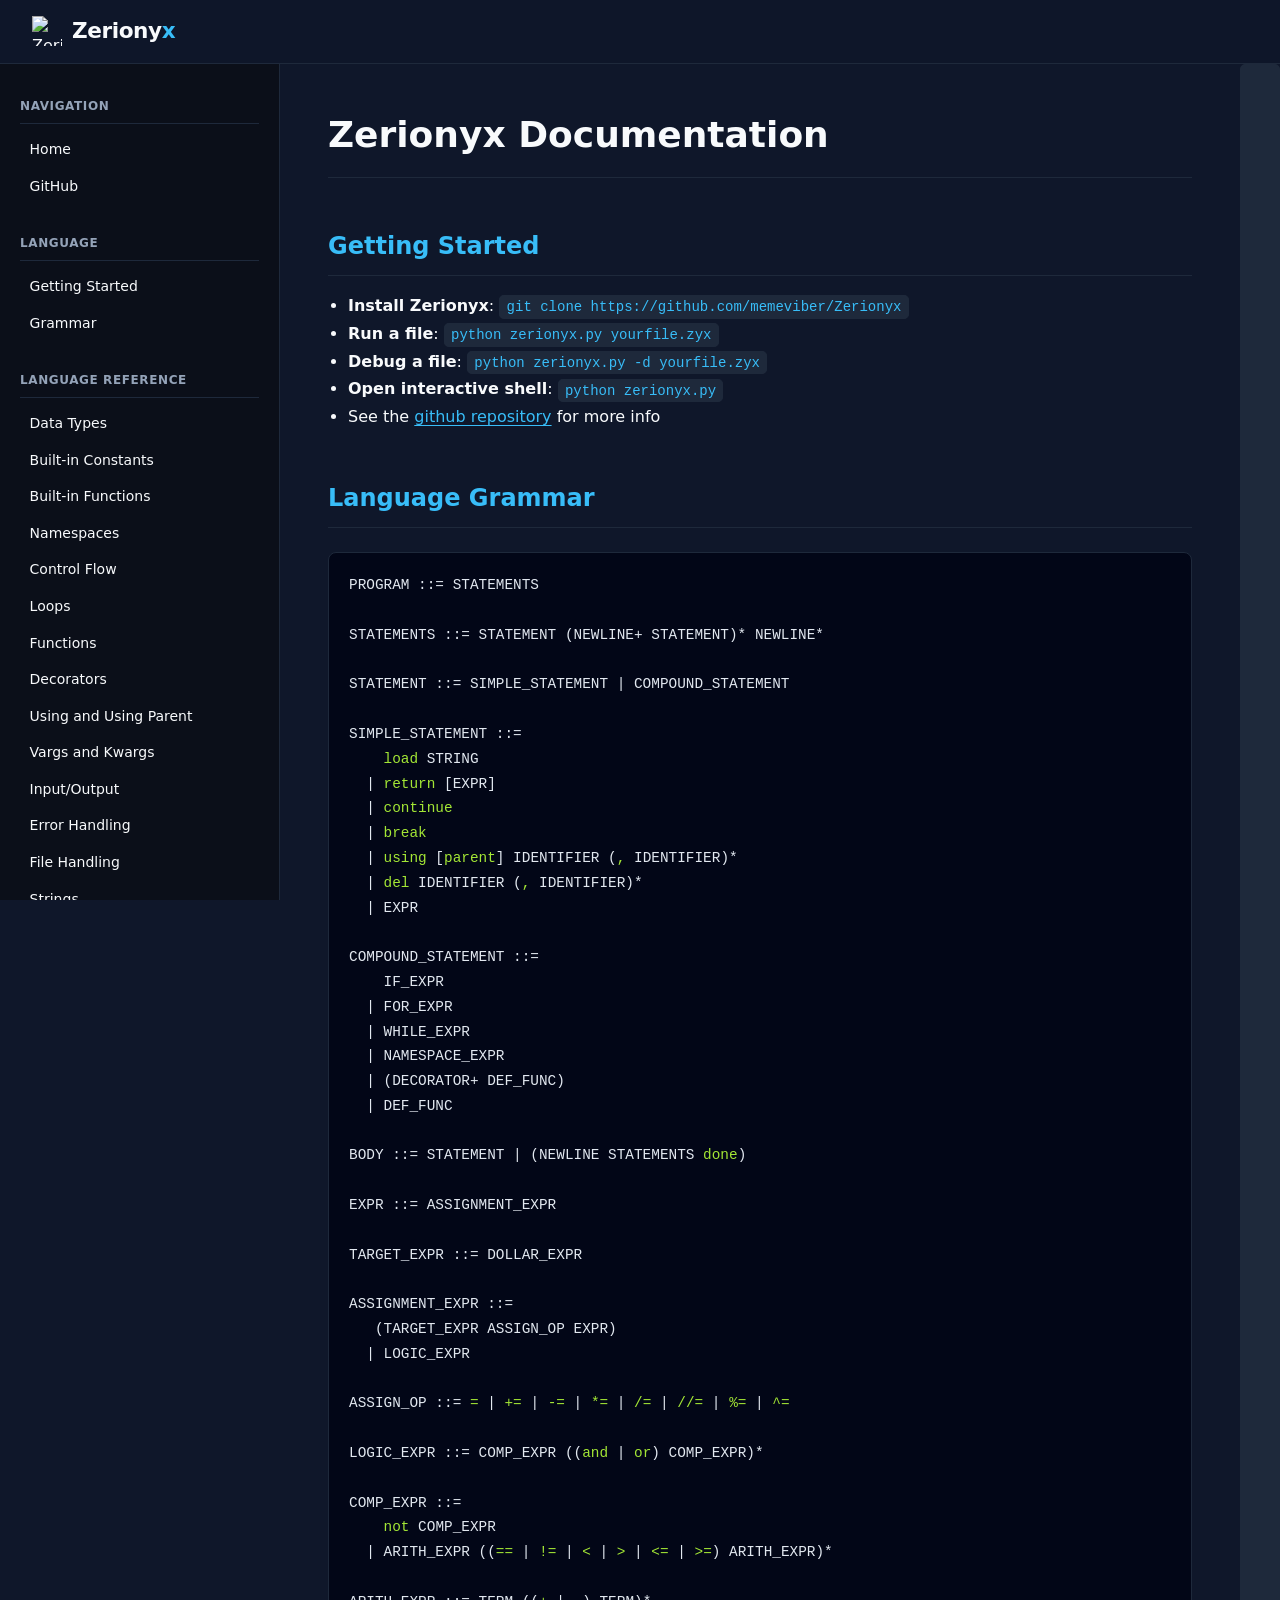
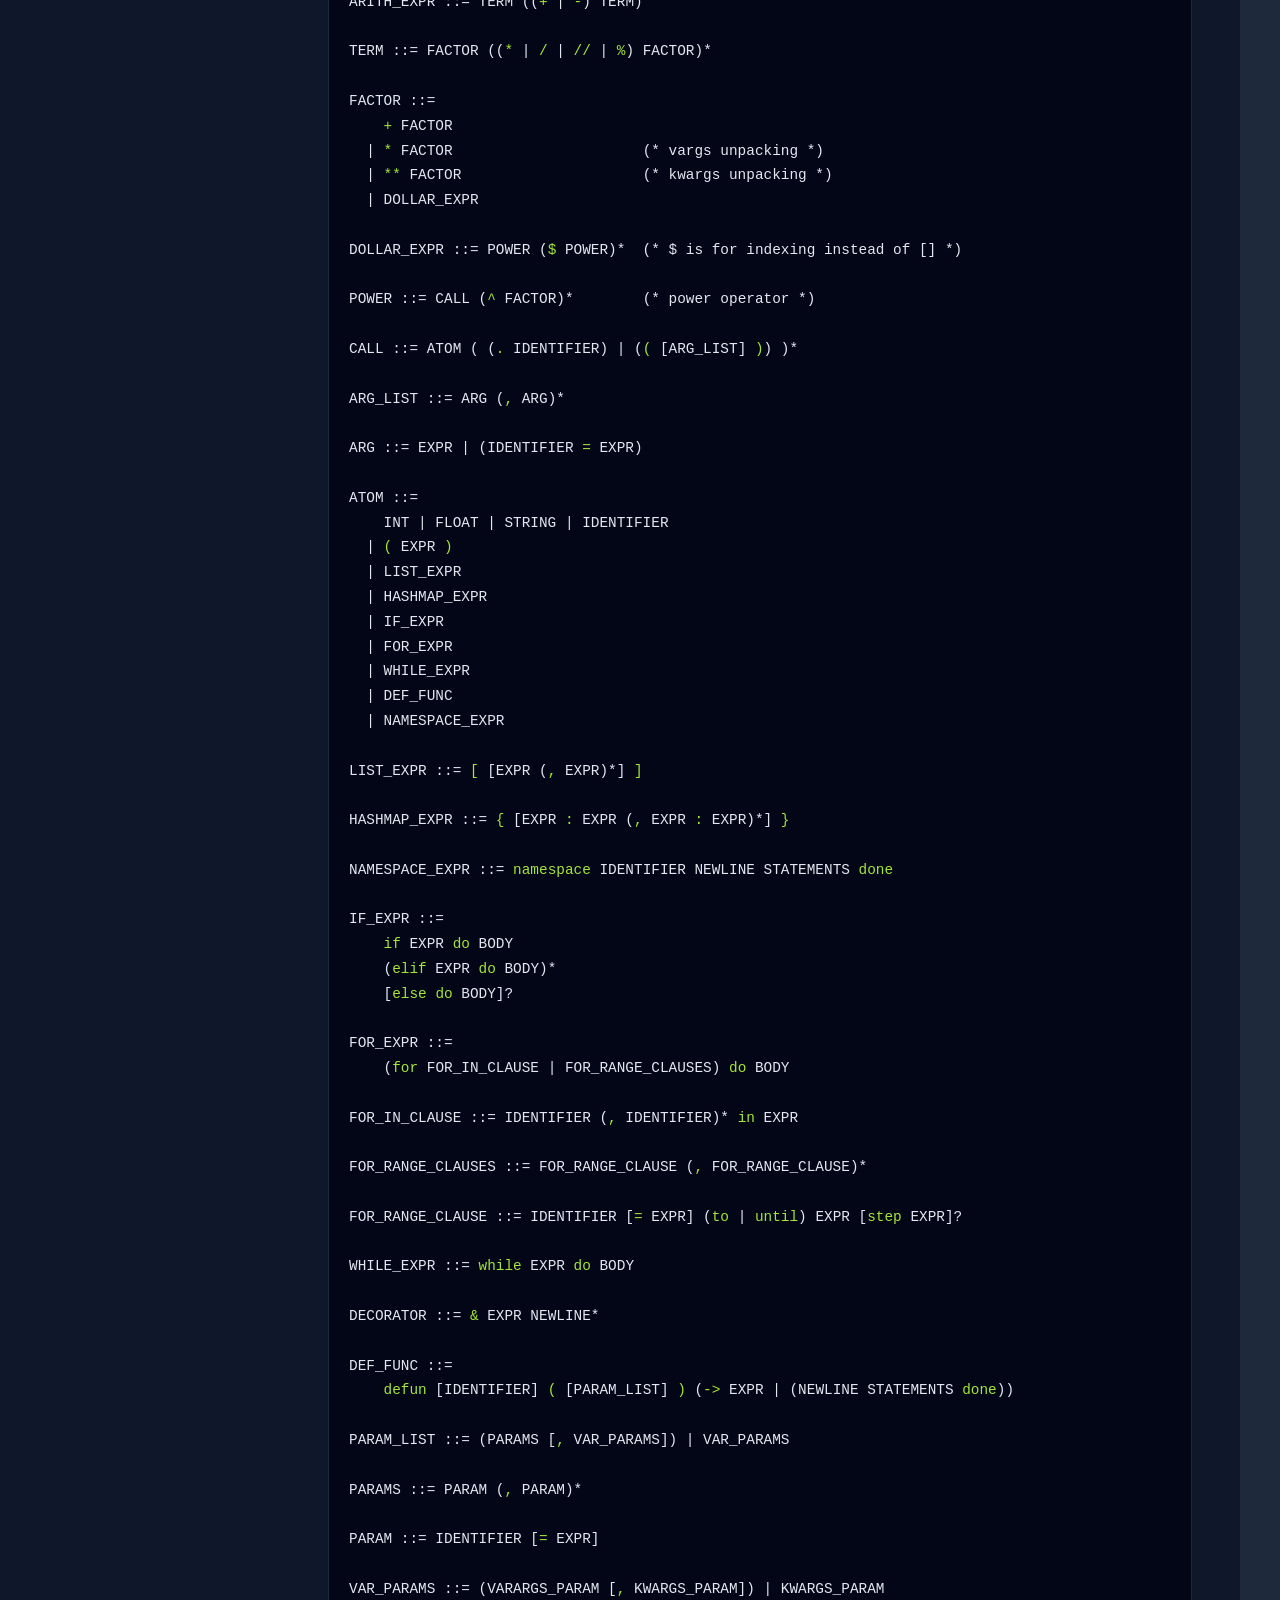
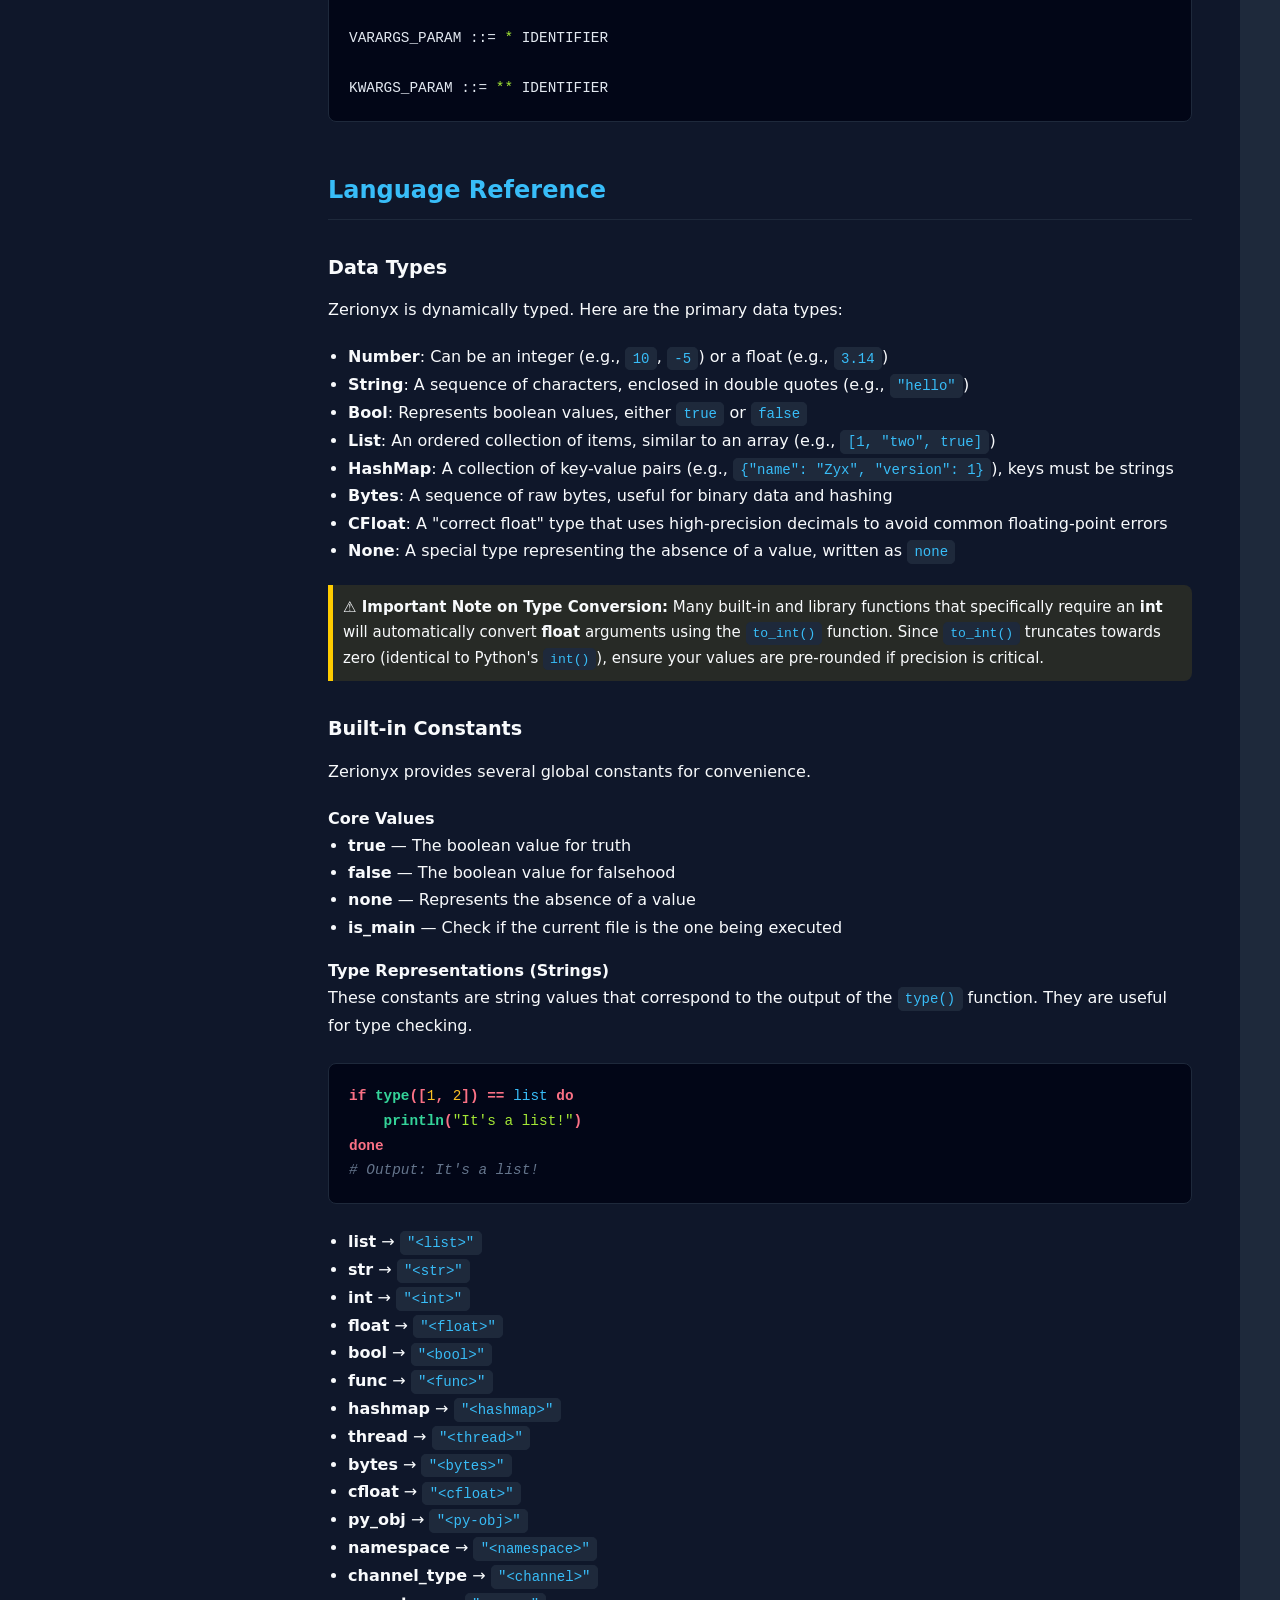
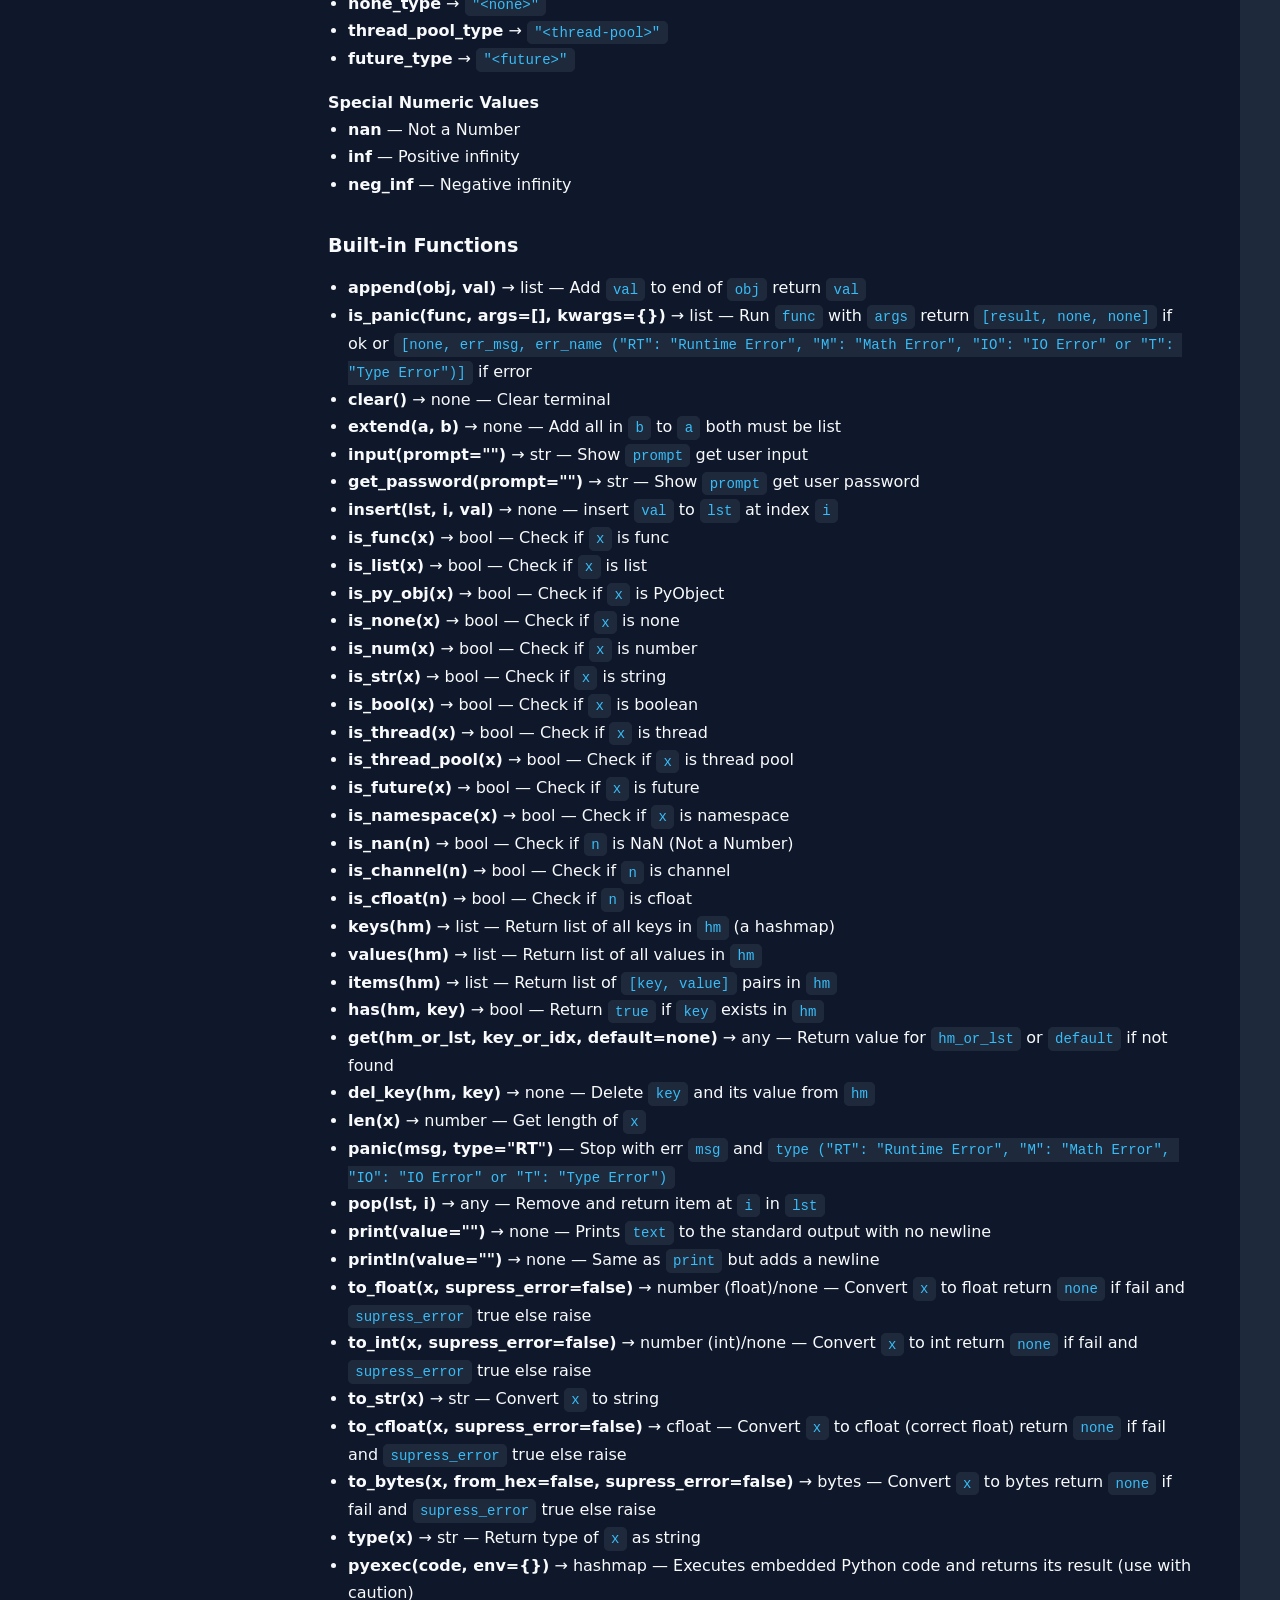
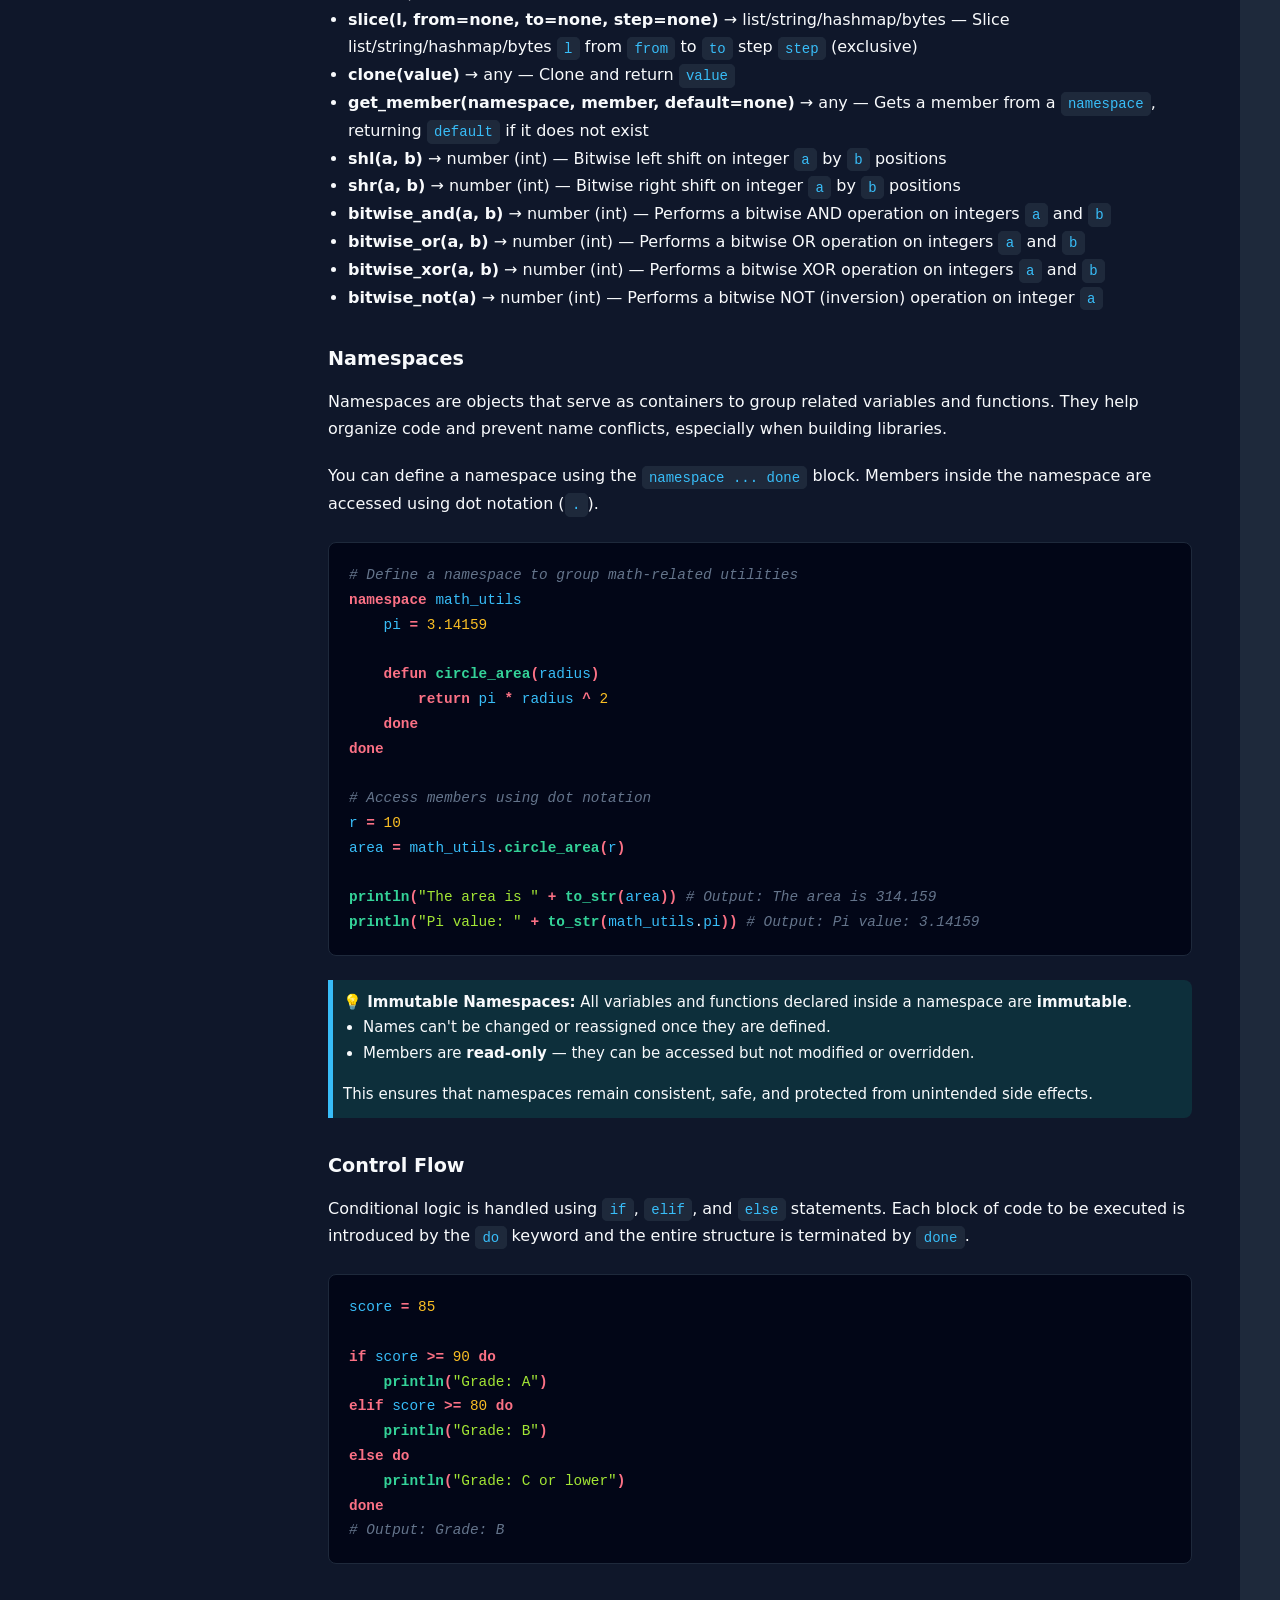
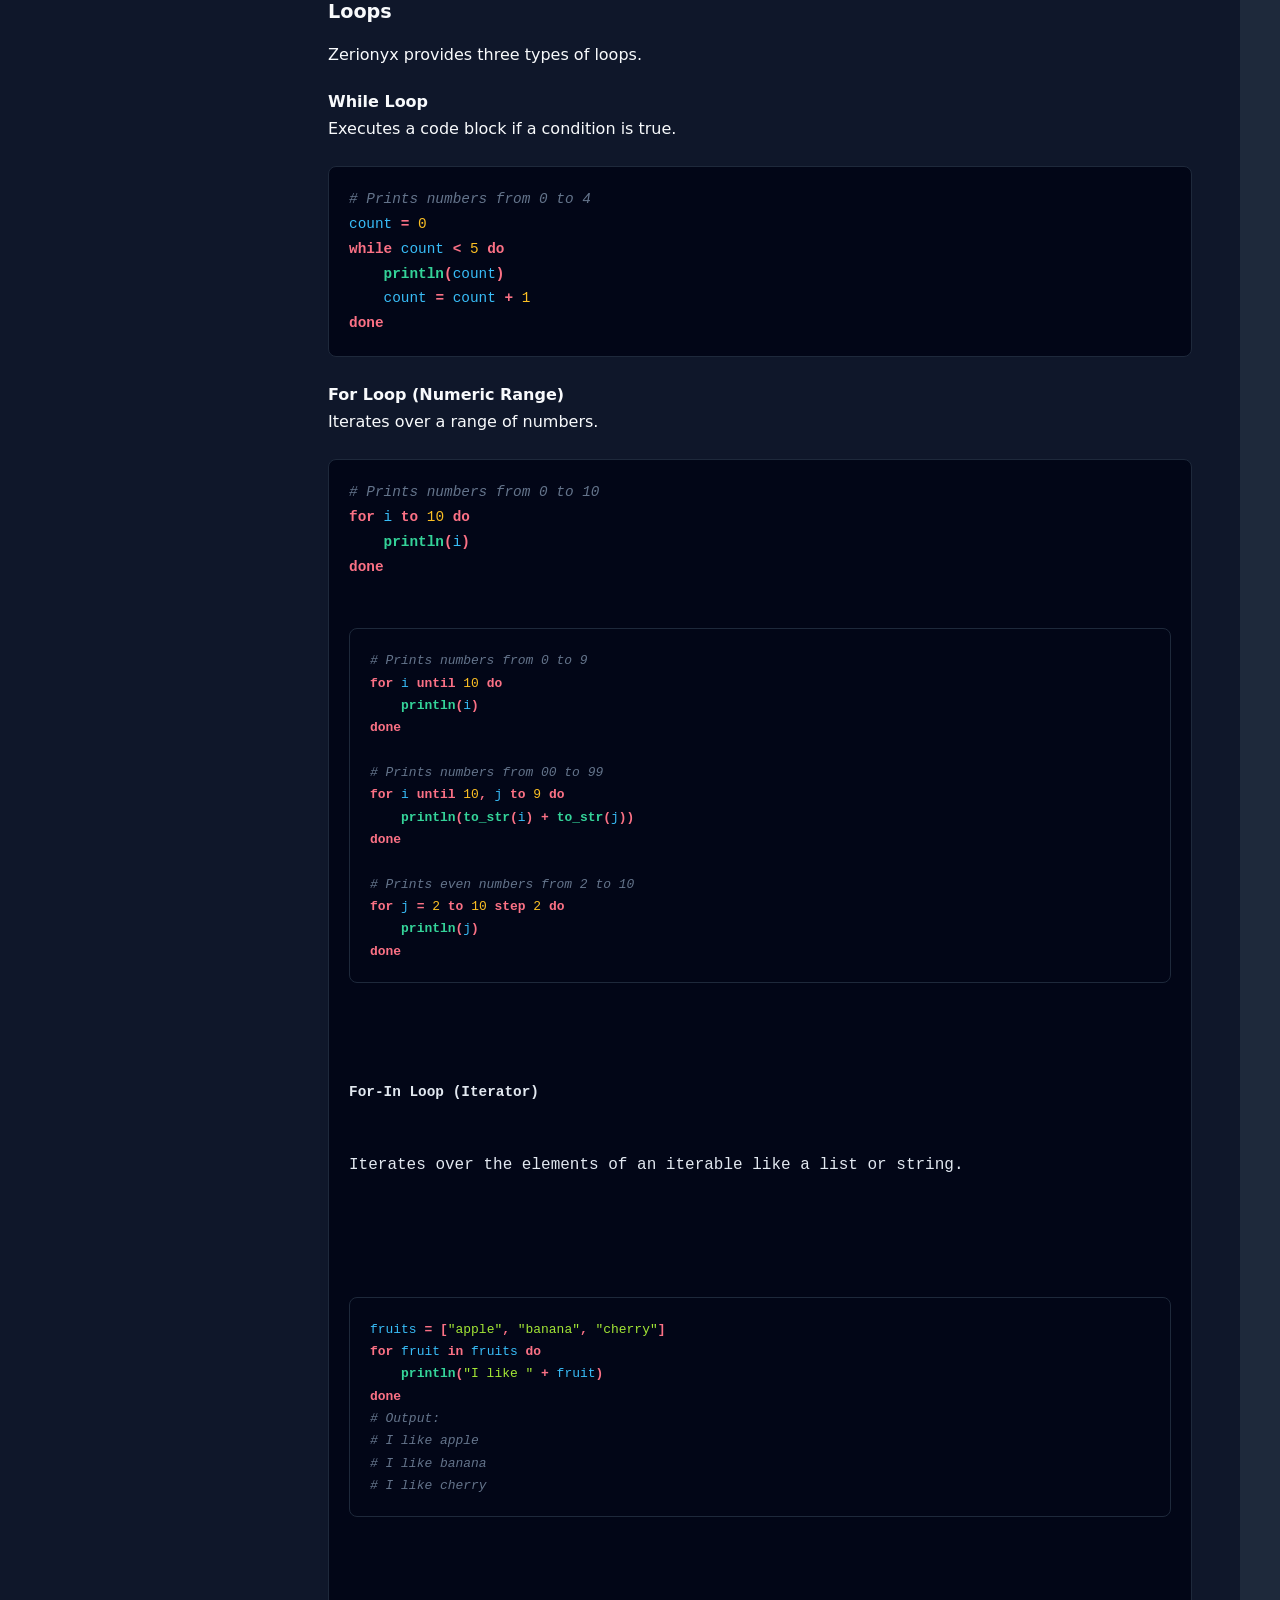
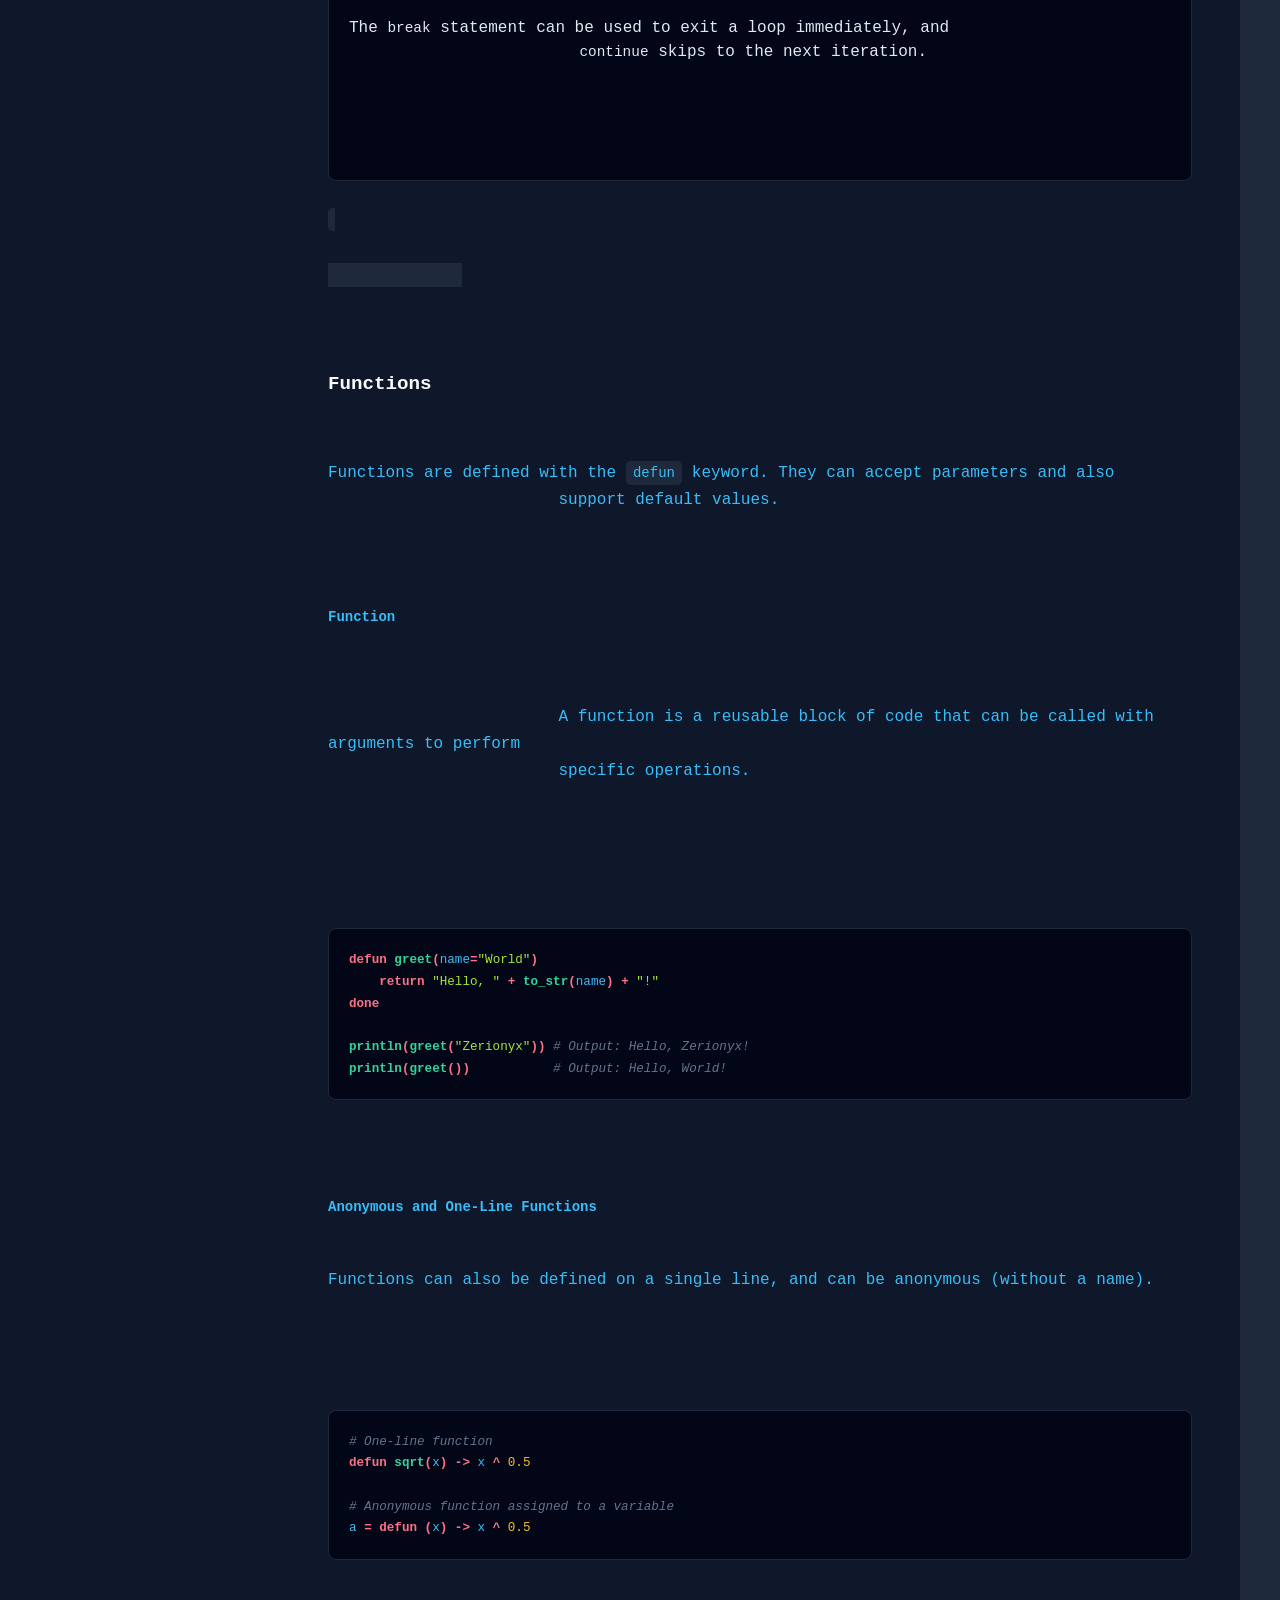
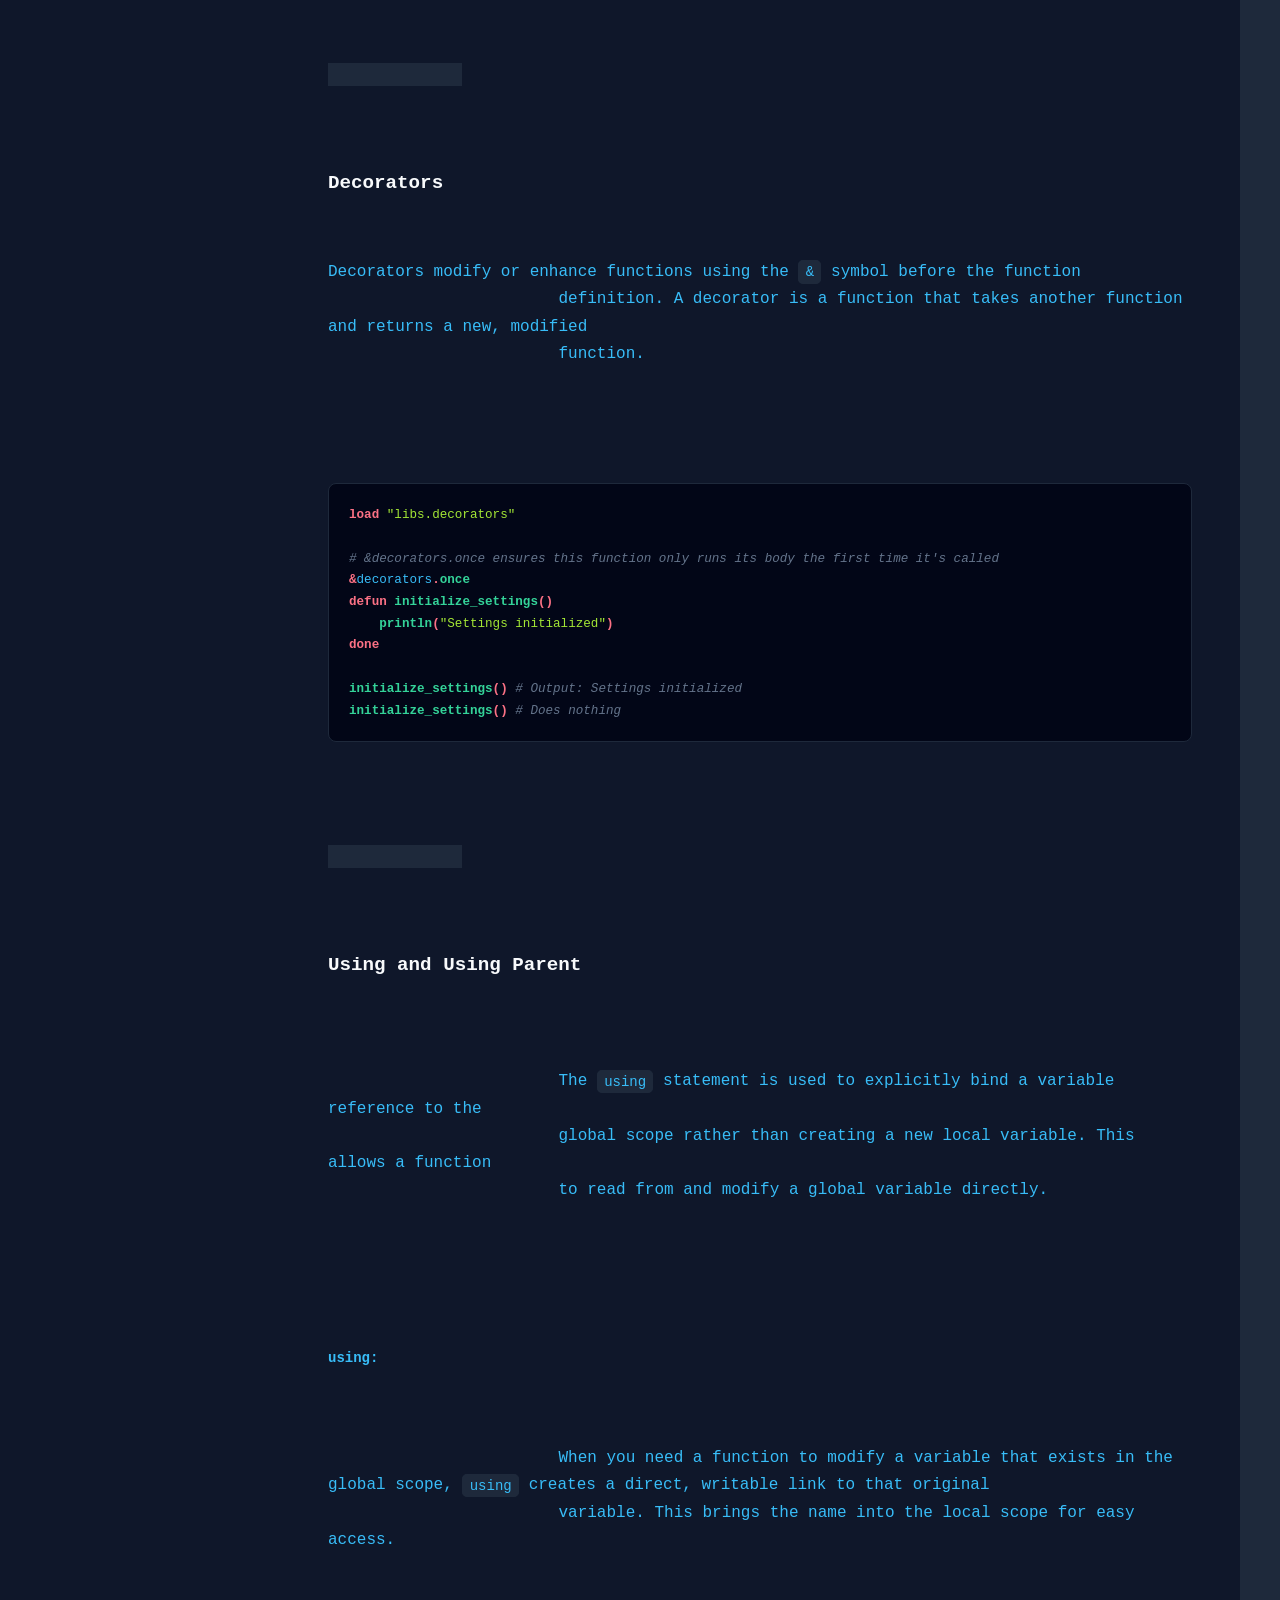
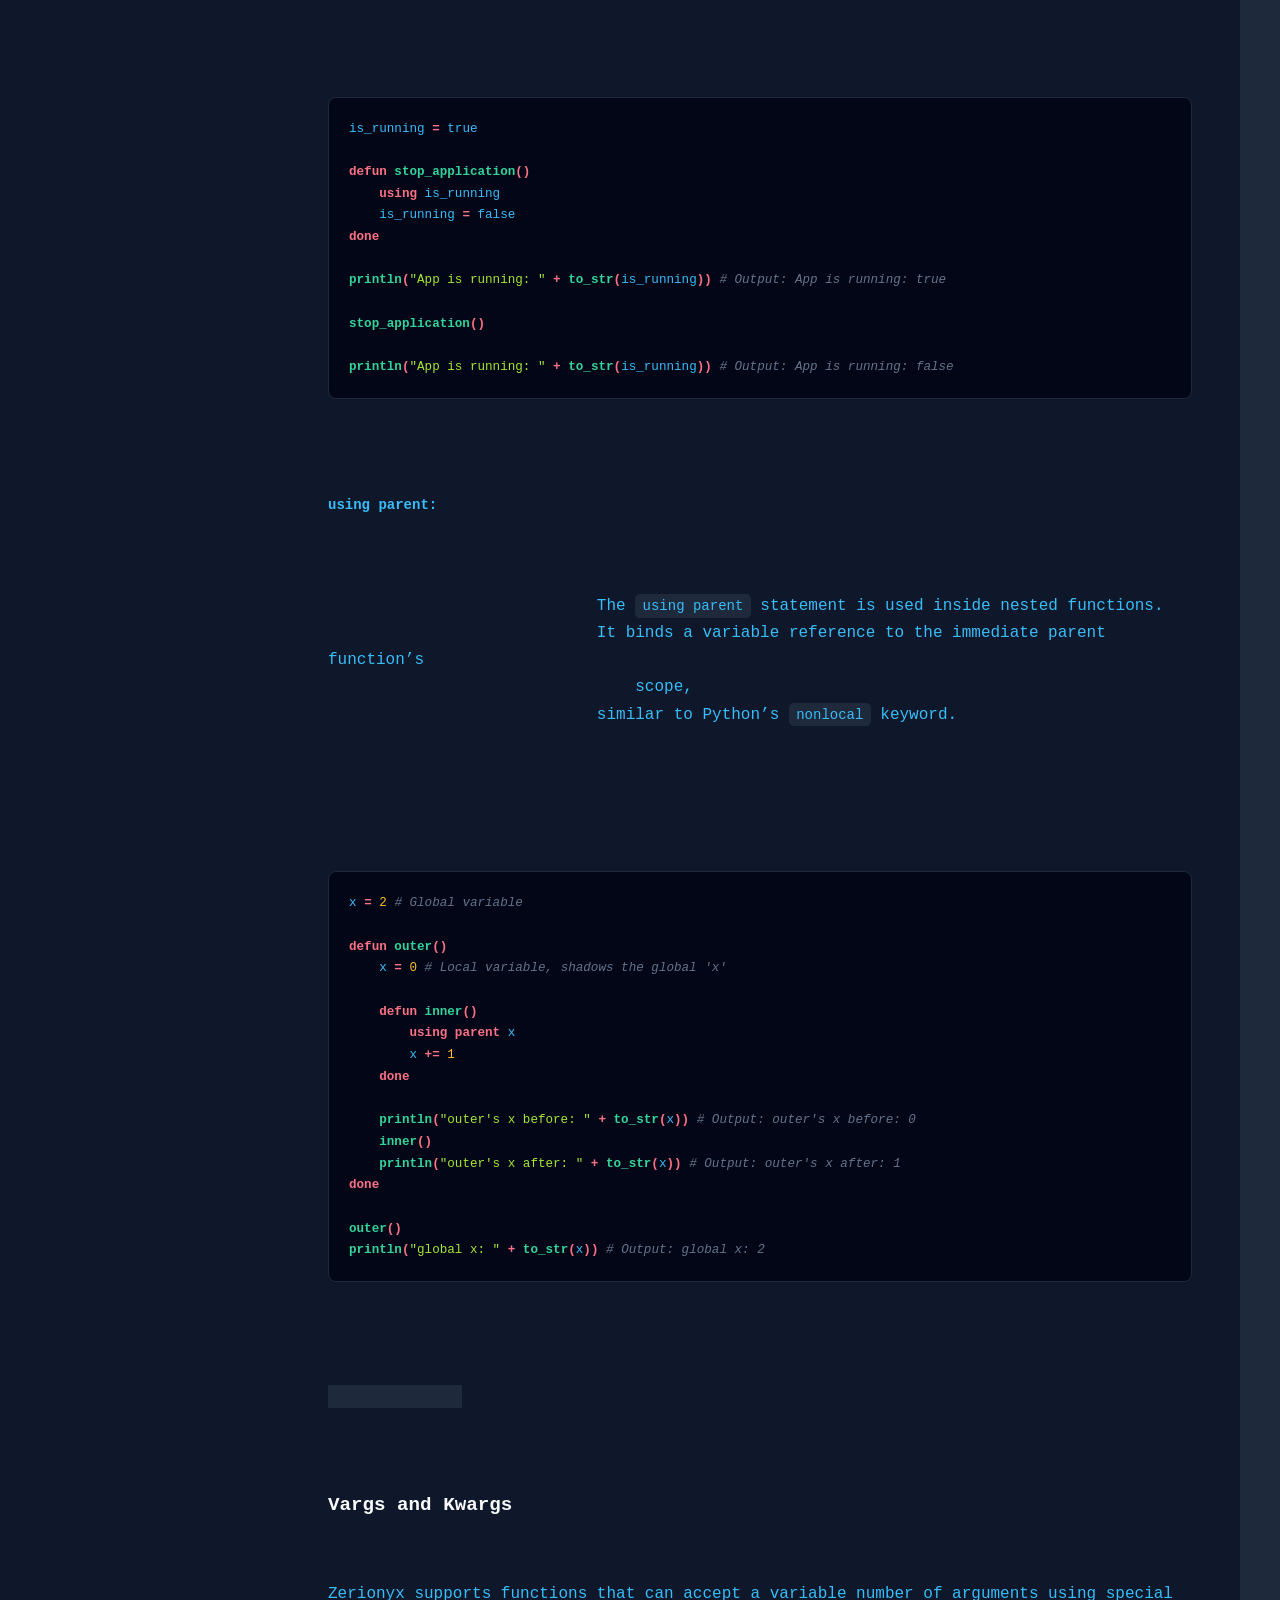
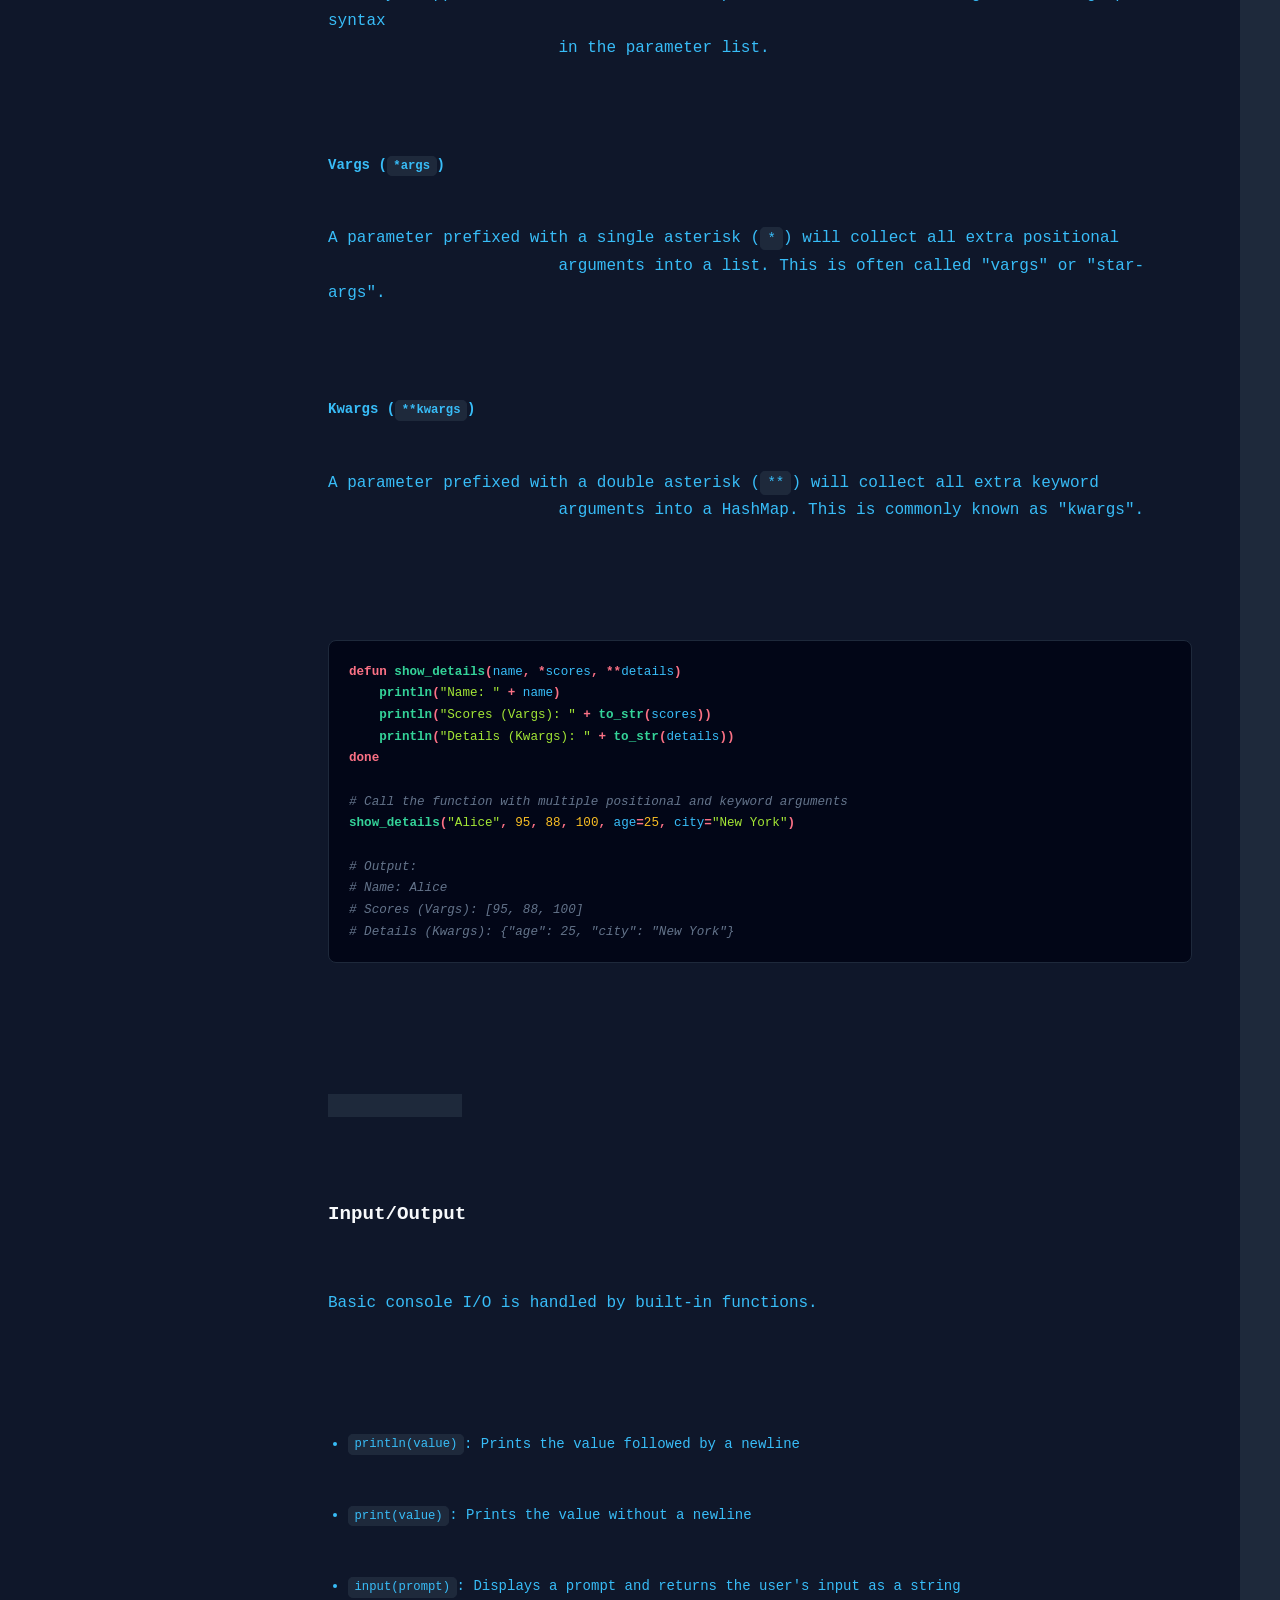
==== commit 93811221: "Add 'until' keyword for exclusive loops" ====
--- a/docs/docs.html
+++ b/docs/docs.html
@@ -192,7 +192,7 @@
 
 FOR_RANGE_CLAUSES ::= FOR_RANGE_CLAUSE (<span class="zyx-string">,</span> FOR_RANGE_CLAUSE)*
 
-FOR_RANGE_CLAUSE ::= IDENTIFIER [<span class="zyx-string">=</span> EXPR] <span class="zyx-string">to</span> EXPR [<span class="zyx-string">step</span> EXPR]?
+FOR_RANGE_CLAUSE ::= IDENTIFIER [<span class="zyx-string">=</span> EXPR] (<span class="zyx-string">to</span> | <span class="zyx-string">until</span>) EXPR [<span class="zyx-string">step</span> EXPR]?
 
 WHILE_EXPR ::= <span class="zyx-string">while</span> EXPR <span class="zyx-string">do</span> BODY
 
@@ -489,17 +489,22 @@
                     <p>Iterates over a range of numbers.</p>
                     
                     <pre><code class="highlight-Zerionyx"><span class="zyx-comment"># Prints numbers from 0 to 10</span>
-<span class="zyx-keyword">for</span> <span class="zyx-var">i</span> <span class="zyx-keyword">to</span> <span class="zyx-number">11</span> <span class="zyx-keyword">do</span>
+<span class="zyx-keyword">for</span> <span class="zyx-var">i</span> <span class="zyx-keyword">to</span> <span class="zyx-number">10</span> <span class="zyx-keyword">do</span>
     <span class="zyx-func">println</span><span class="zyx-types">(</span><span class="zyx-var">i</span><span class="zyx-types">)</span>
 <span class="zyx-keyword">done</span>
 
+<pre><code class="highlight-Zerionyx"><span class="zyx-comment"># Prints numbers from 0 to 9</span>
+<span class="zyx-keyword">for</span> <span class="zyx-var">i</span> <span class="zyx-keyword">until</span> <span class="zyx-number">10</span> <span class="zyx-keyword">do</span>
+    <span class="zyx-func">println</span><span class="zyx-types">(</span><span class="zyx-var">i</span><span class="zyx-types">)</span>
+<span class="zyx-keyword">done</span>
+
 <span class="zyx-comment"># Prints numbers from 00 to 99</span>
-<span class="zyx-keyword">for</span> <span class="zyx-var">i</span> <span class="zyx-keyword">to</span> <span class="zyx-number">10</span><span class="zyx-types">,</span> <span class="zyx-var">j</span> <span class="zyx-keyword">to</span> <span class="zyx-number">10</span> <span class="zyx-keyword">do</span>
+<span class="zyx-keyword">for</span> <span class="zyx-var">i</span> <span class="zyx-keyword">until</span> <span class="zyx-number">10</span><span class="zyx-types">,</span> <span class="zyx-var">j</span> <span class="zyx-keyword">to</span> <span class="zyx-number">9</span> <span class="zyx-keyword">do</span>
     <span class="zyx-func">println</span><span class="zyx-types">(</span><span class="zyx-func">to_str</span><span class="zyx-types">(</span><span class="zyx-var">i</span><span class="zyx-types">)</span> <span class="zyx-types">+</span> <span class="zyx-func">to_str</span><span class="zyx-types">(</span><span class="zyx-var">j</span><span class="zyx-types">))</span>
 <span class="zyx-keyword">done</span>
 
 <span class="zyx-comment"># Prints even numbers from 2 to 10</span>
-<span class="zyx-keyword">for</span> <span class="zyx-var">j</span> <span class="zyx-types">=</span> <span class="zyx-number">2</span> <span class="zyx-keyword">to</span> <span class="zyx-number">11</span> <span class="zyx-keyword">step</span> <span class="zyx-number">2</span> <span class="zyx-keyword">do</span>
+<span class="zyx-keyword">for</span> <span class="zyx-var">j</span> <span class="zyx-types">=</span> <span class="zyx-number">2</span> <span class="zyx-keyword">to</span> <span class="zyx-number">10</span> <span class="zyx-keyword">step</span> <span class="zyx-number">2</span> <span class="zyx-keyword">do</span>
     <span class="zyx-func">println</span><span class="zyx-types">(</span><span class="zyx-var">j</span><span class="zyx-types">)</span>
 <span class="zyx-keyword">done</span>
 </code></pre>
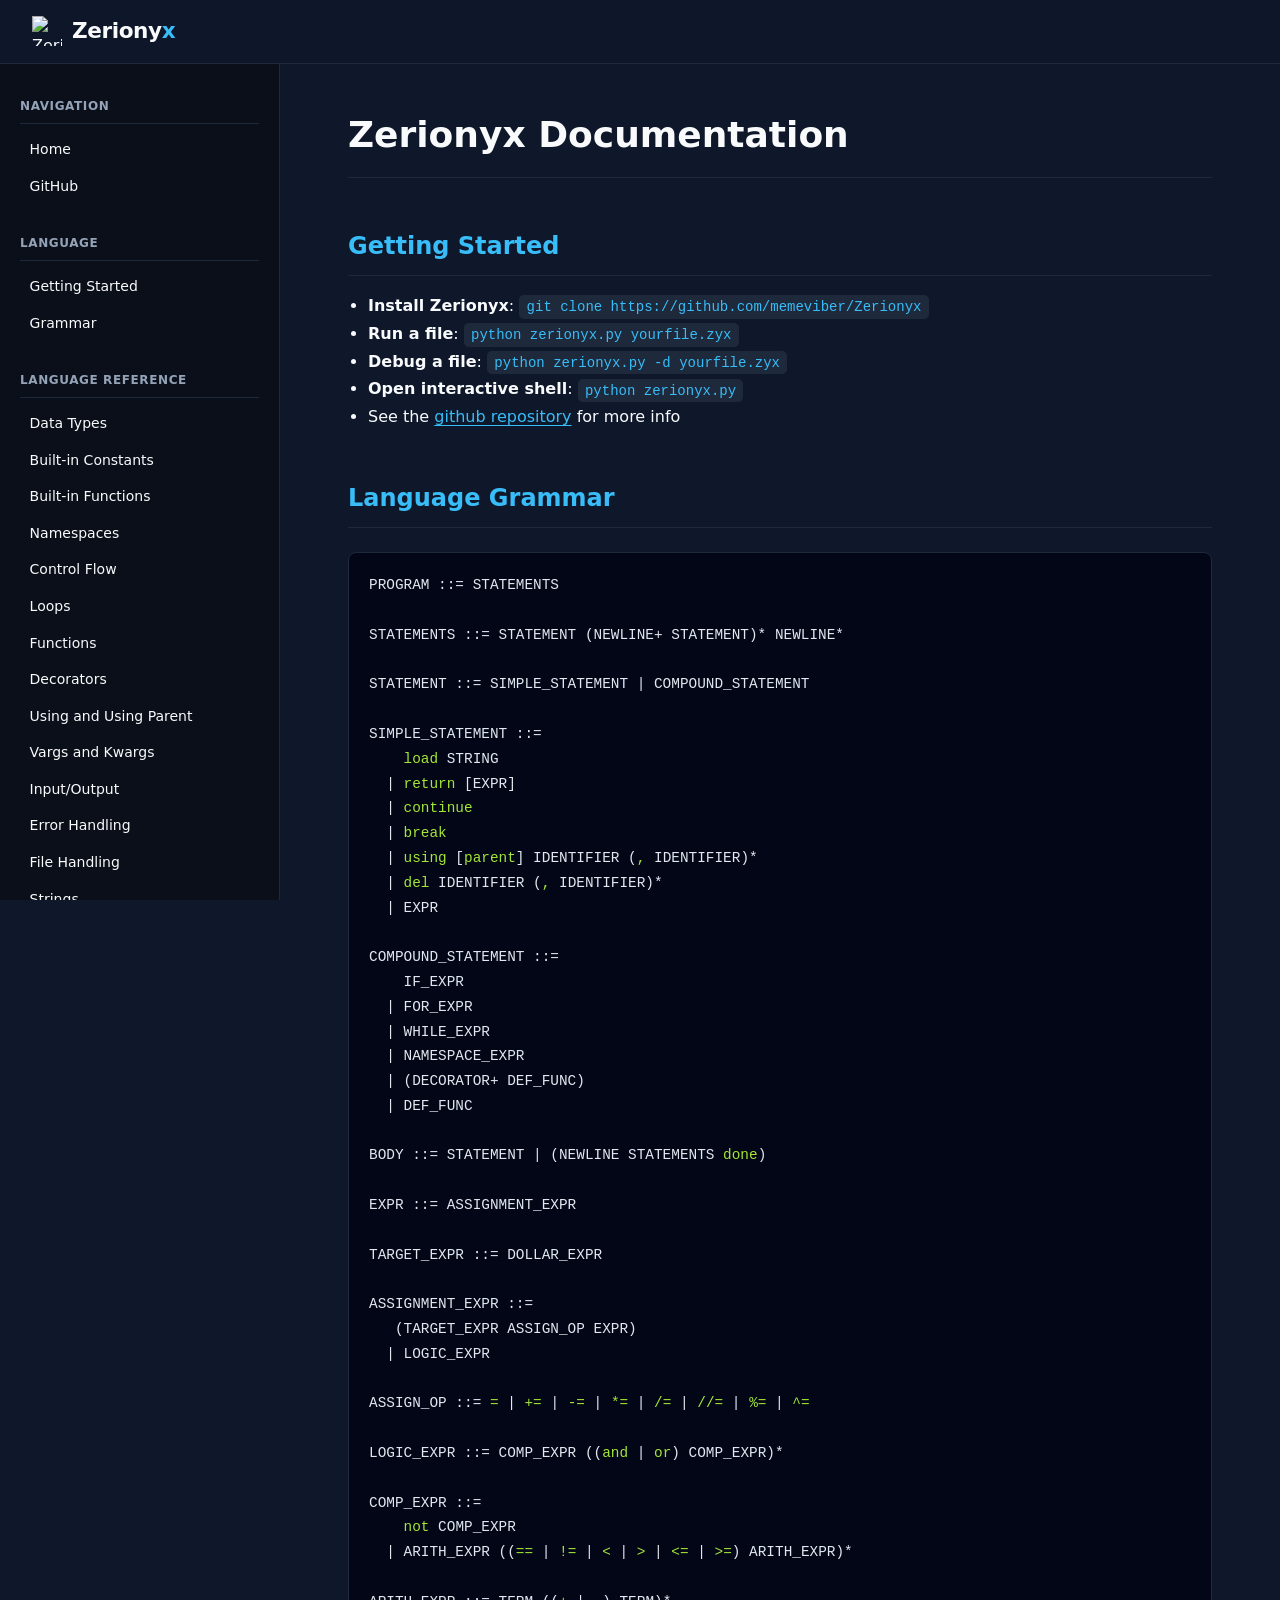
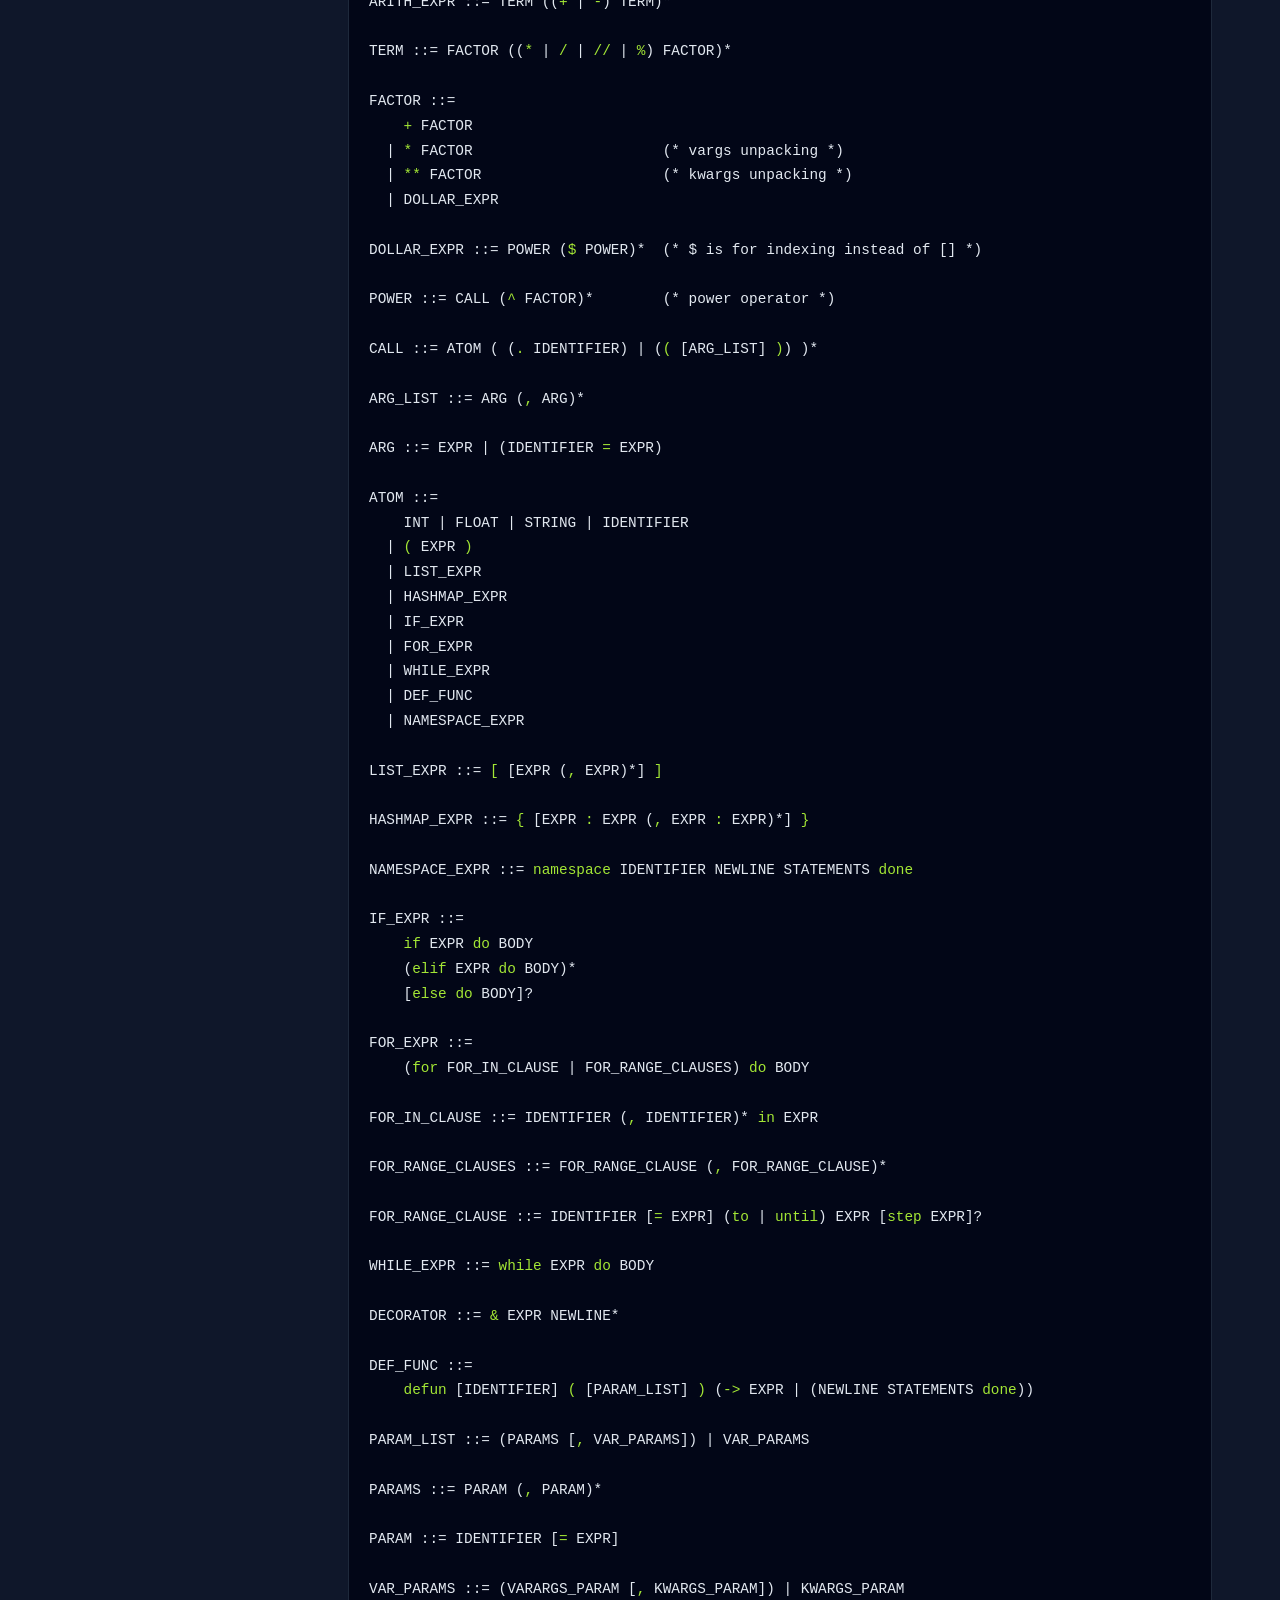
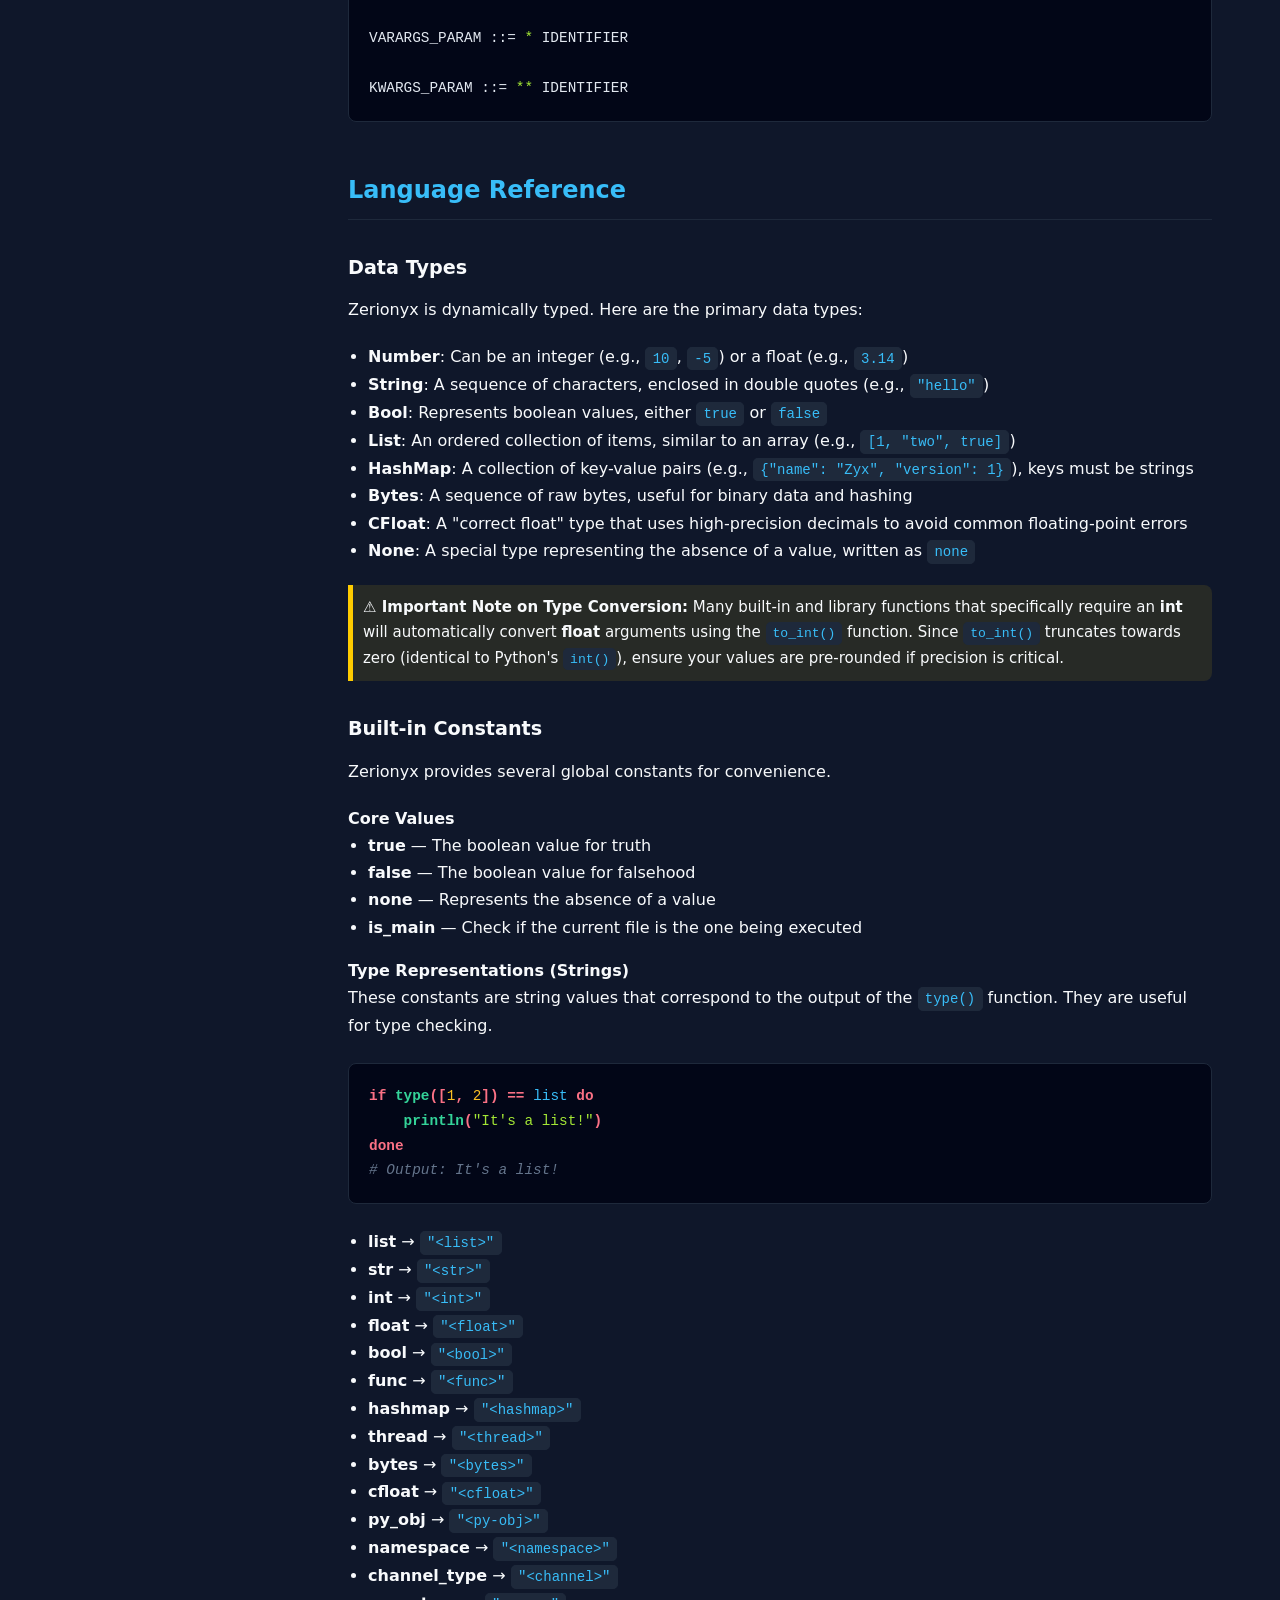
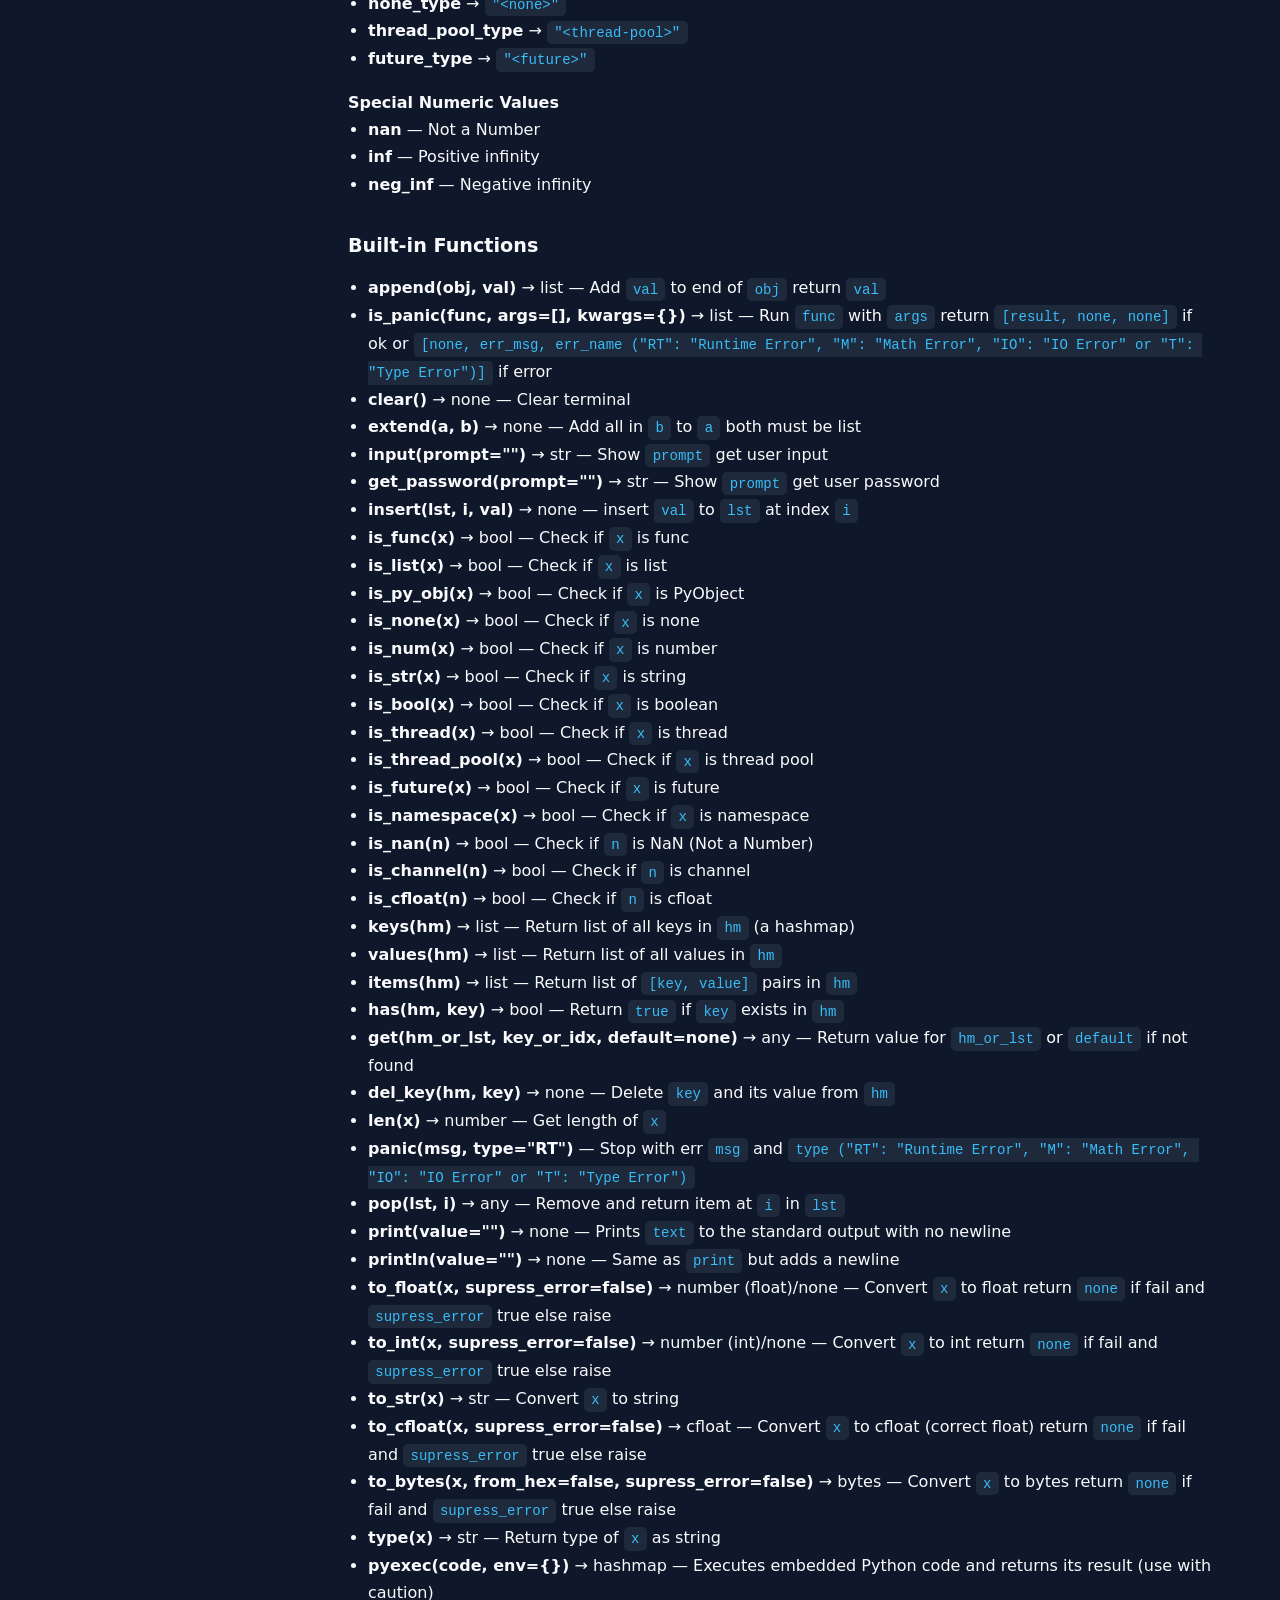
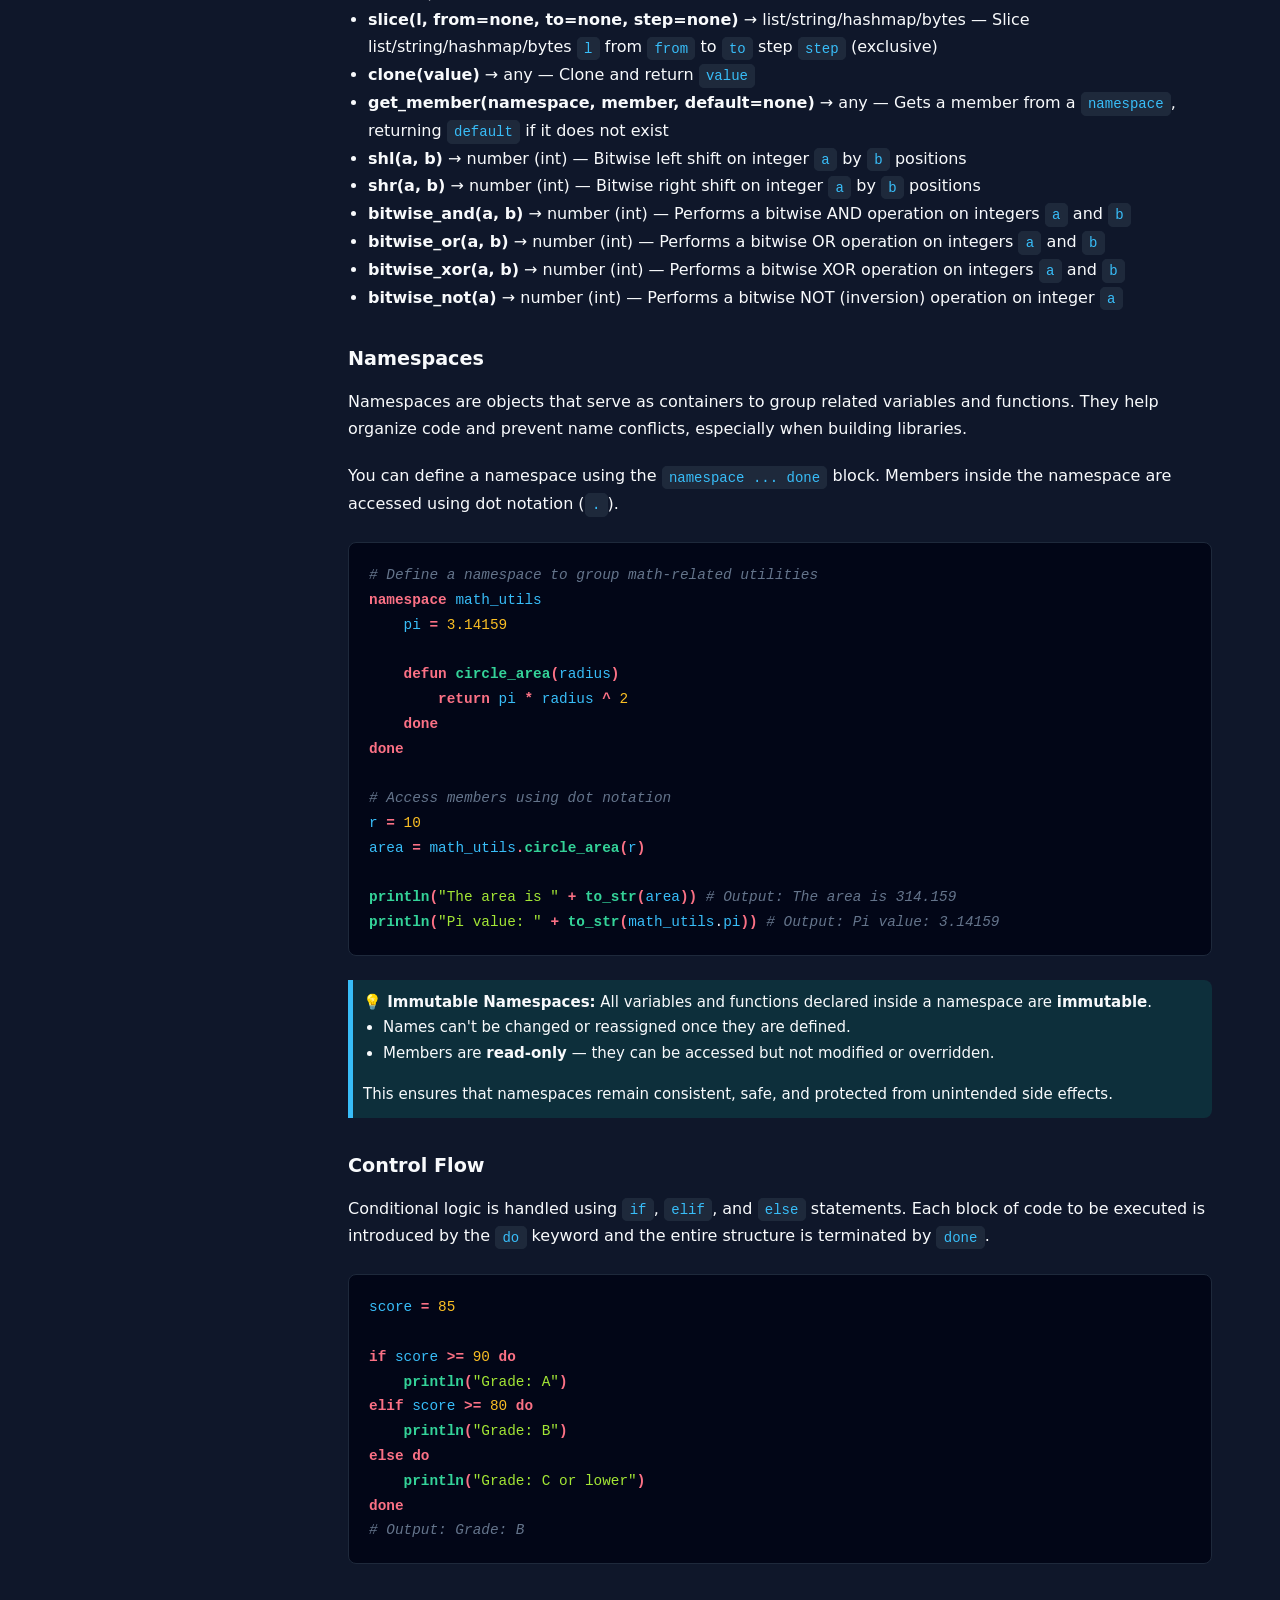
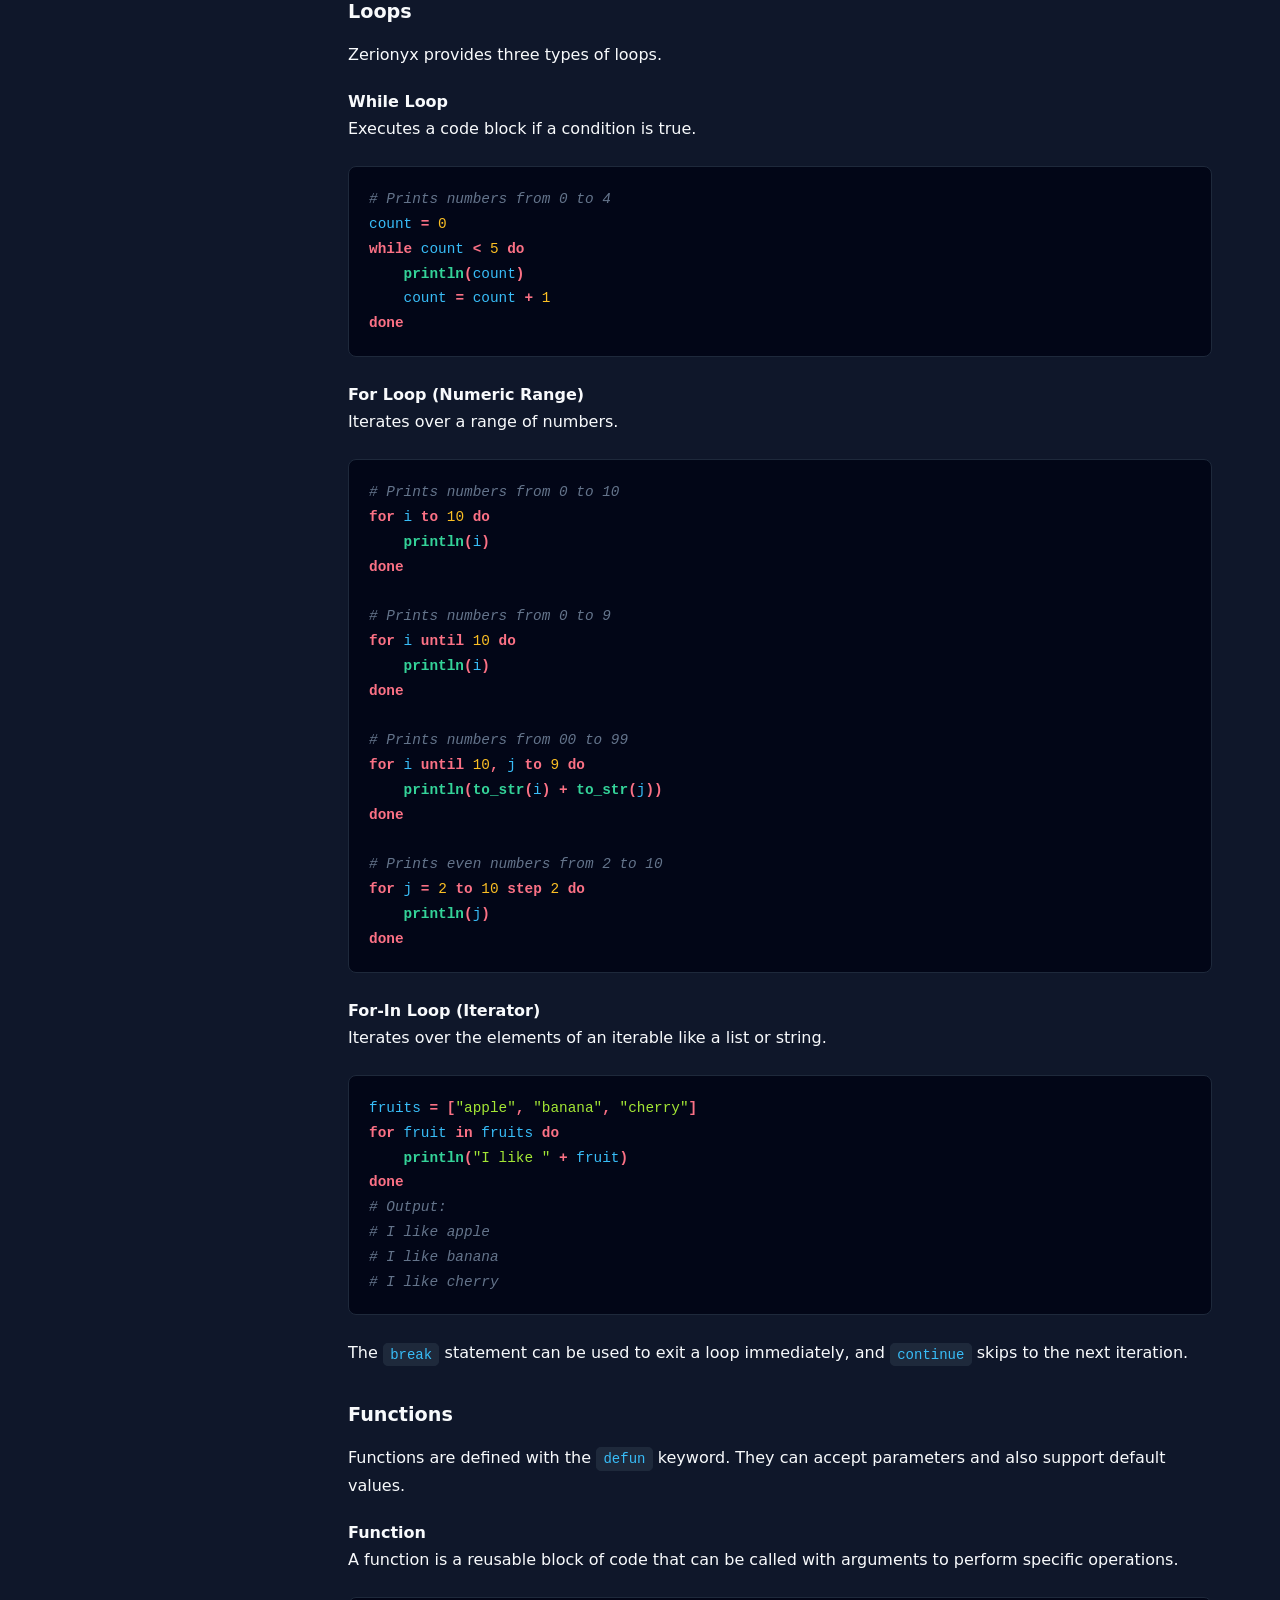
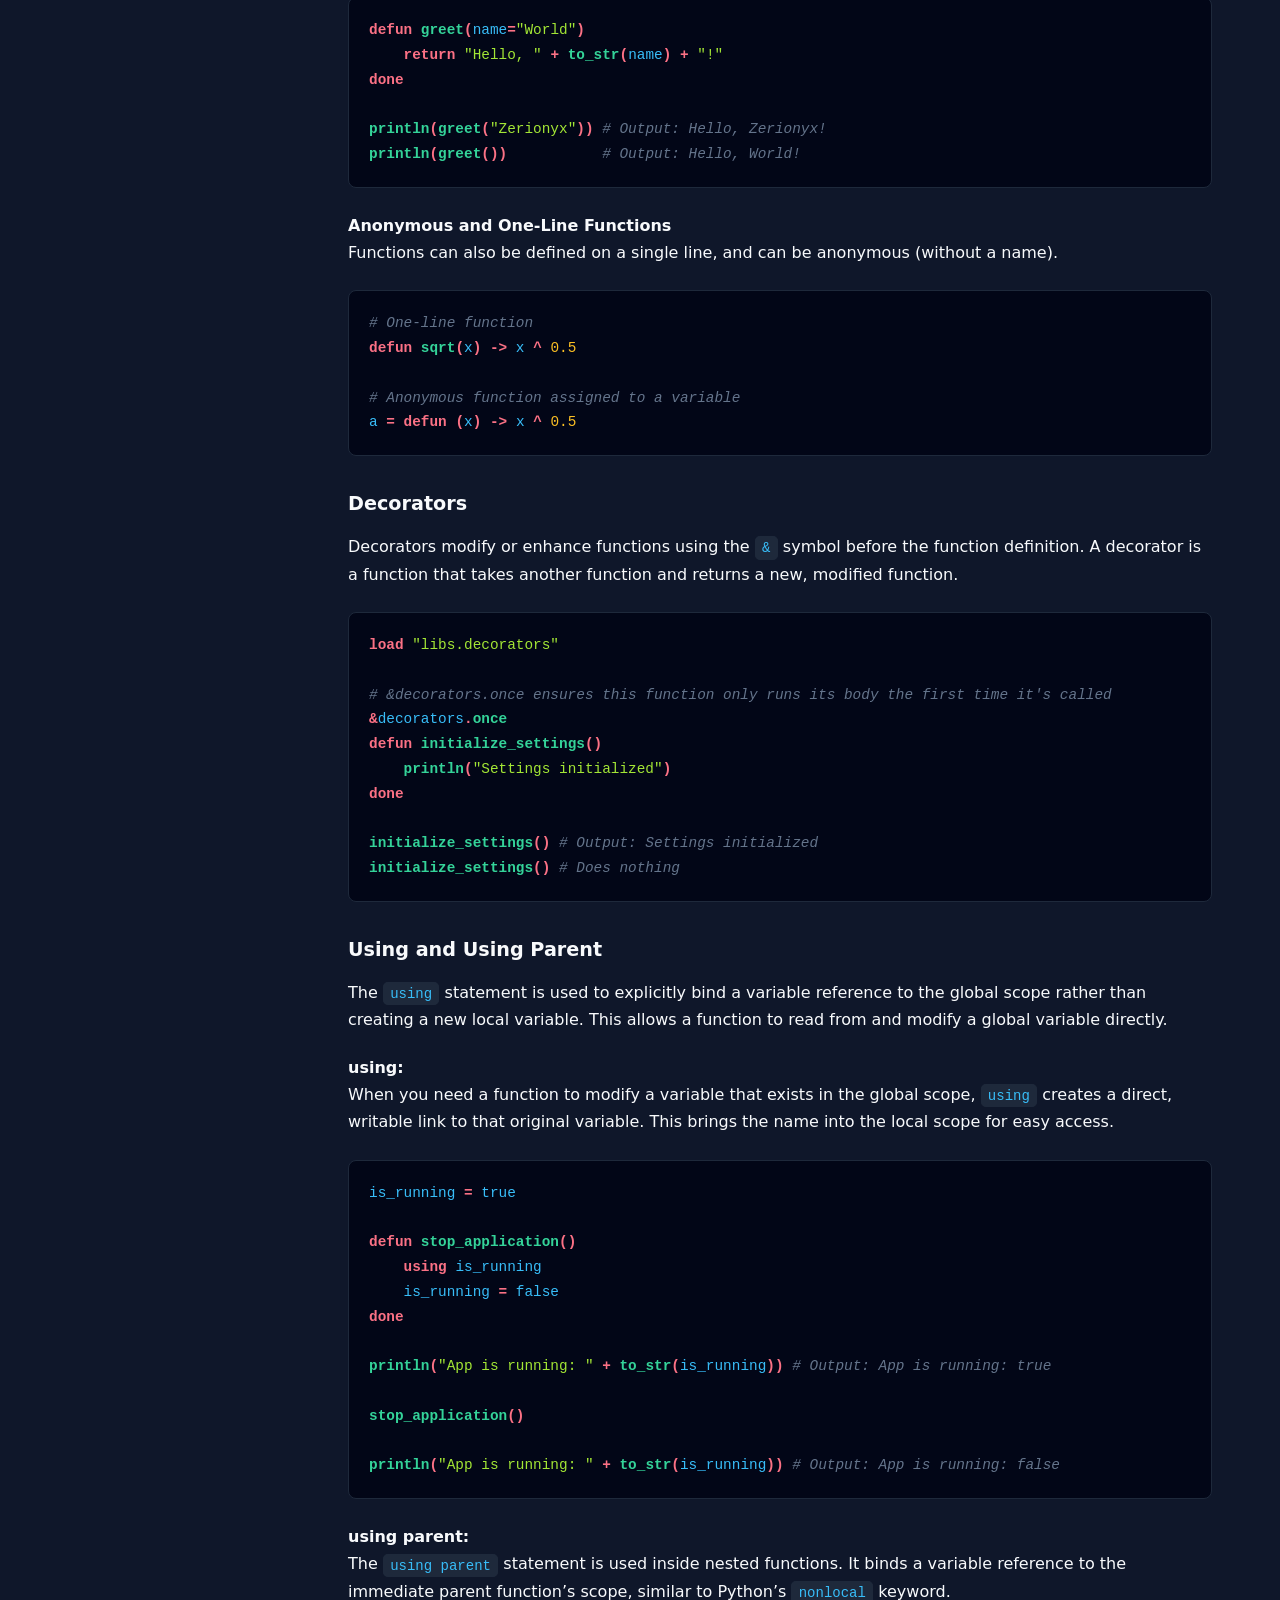
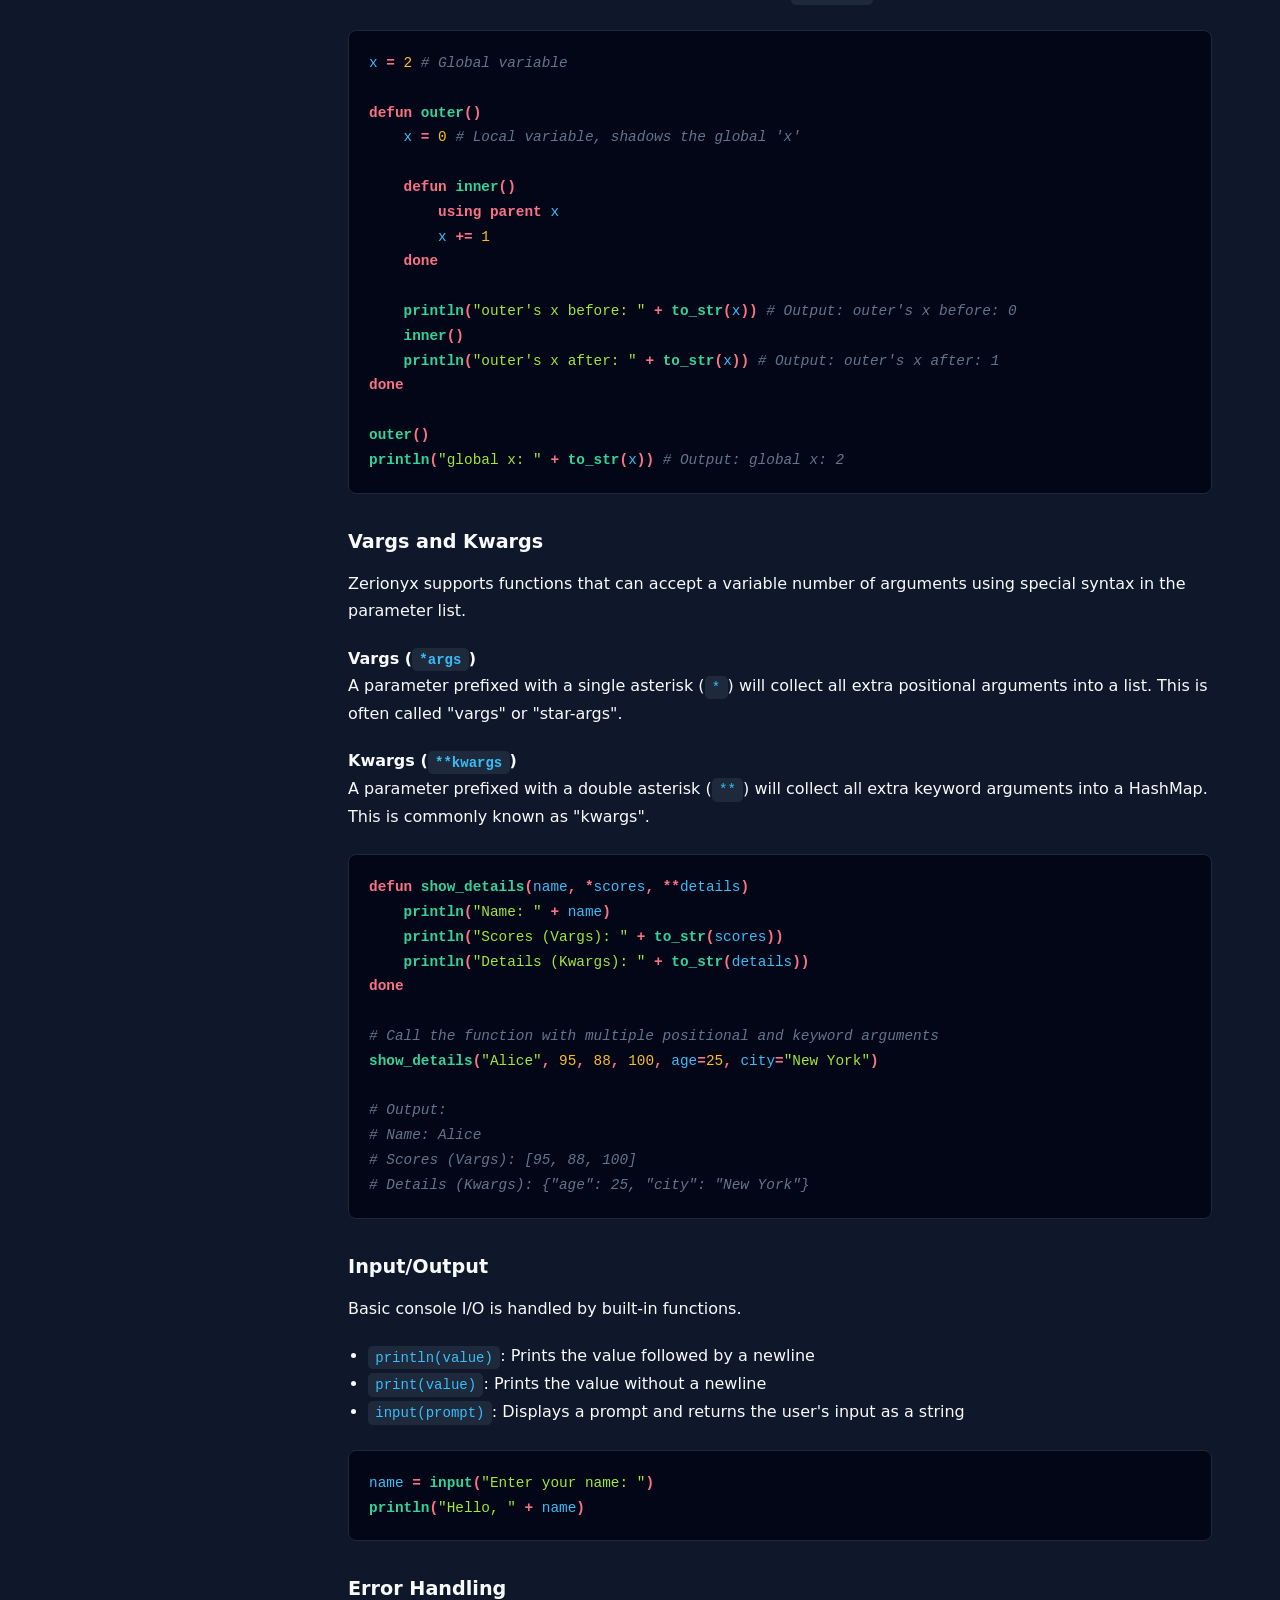
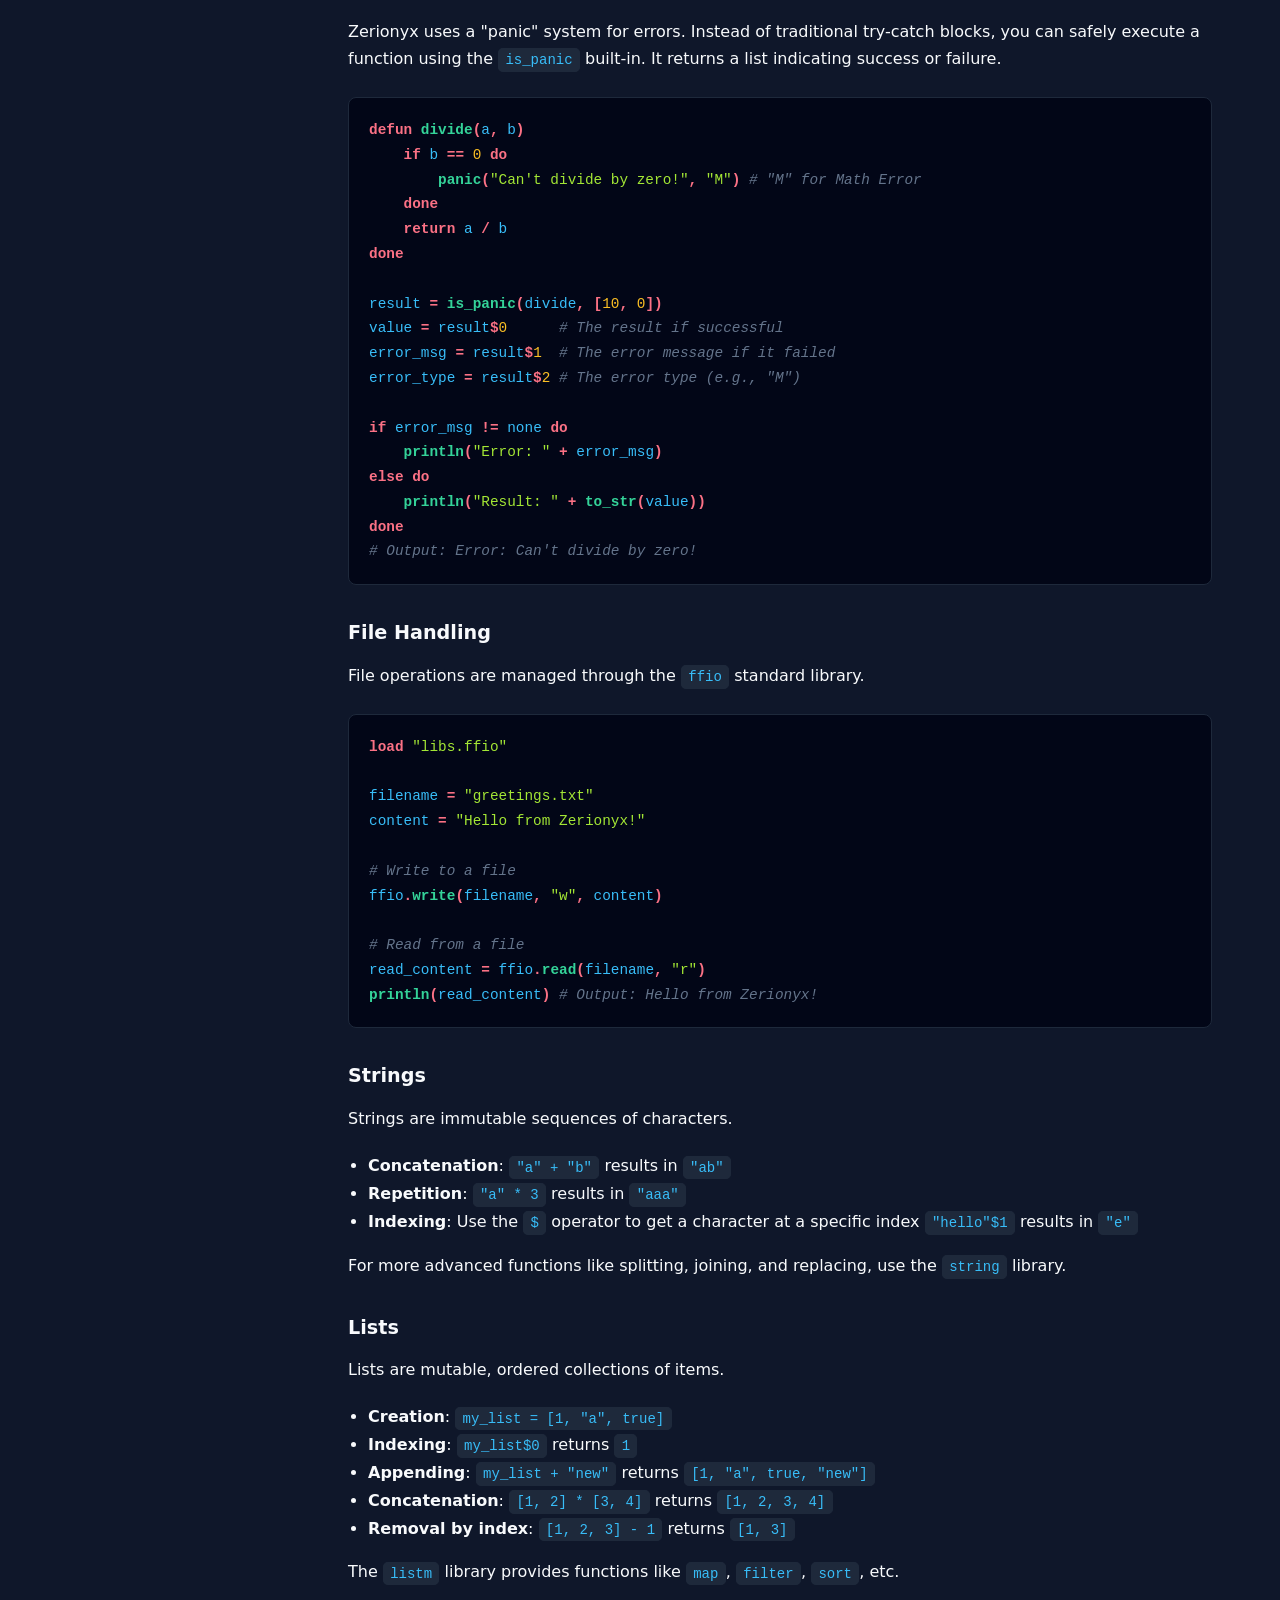
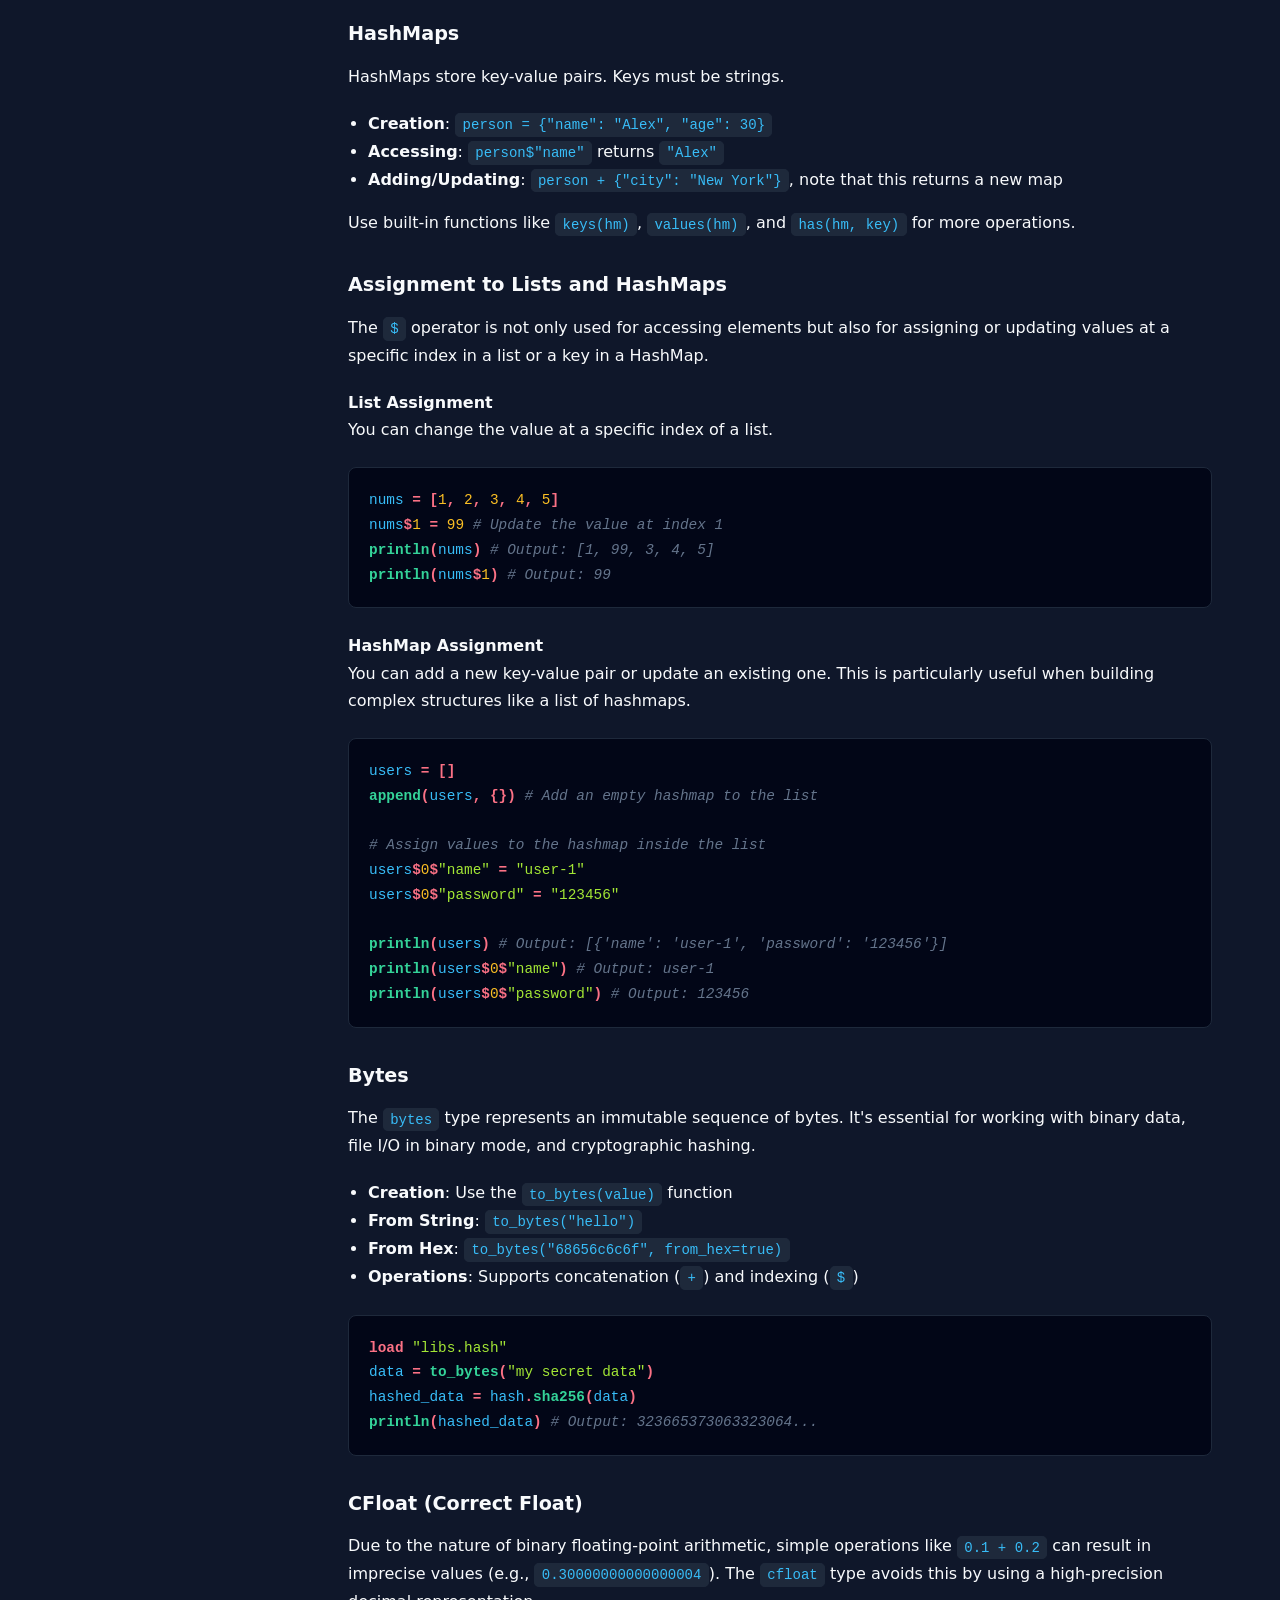
==== commit 12b30cac: "Fix HTML formatting for code sections" ====
--- a/docs/docs.html
+++ b/docs/docs.html
@@ -493,7 +493,7 @@
     <span class="zyx-func">println</span><span class="zyx-types">(</span><span class="zyx-var">i</span><span class="zyx-types">)</span>
 <span class="zyx-keyword">done</span>
 
-<pre><code class="highlight-Zerionyx"><span class="zyx-comment"># Prints numbers from 0 to 9</span>
+<span class="zyx-comment"># Prints numbers from 0 to 9</span>
 <span class="zyx-keyword">for</span> <span class="zyx-var">i</span> <span class="zyx-keyword">until</span> <span class="zyx-number">10</span> <span class="zyx-keyword">do</span>
     <span class="zyx-func">println</span><span class="zyx-types">(</span><span class="zyx-var">i</span><span class="zyx-types">)</span>
 <span class="zyx-keyword">done</span>
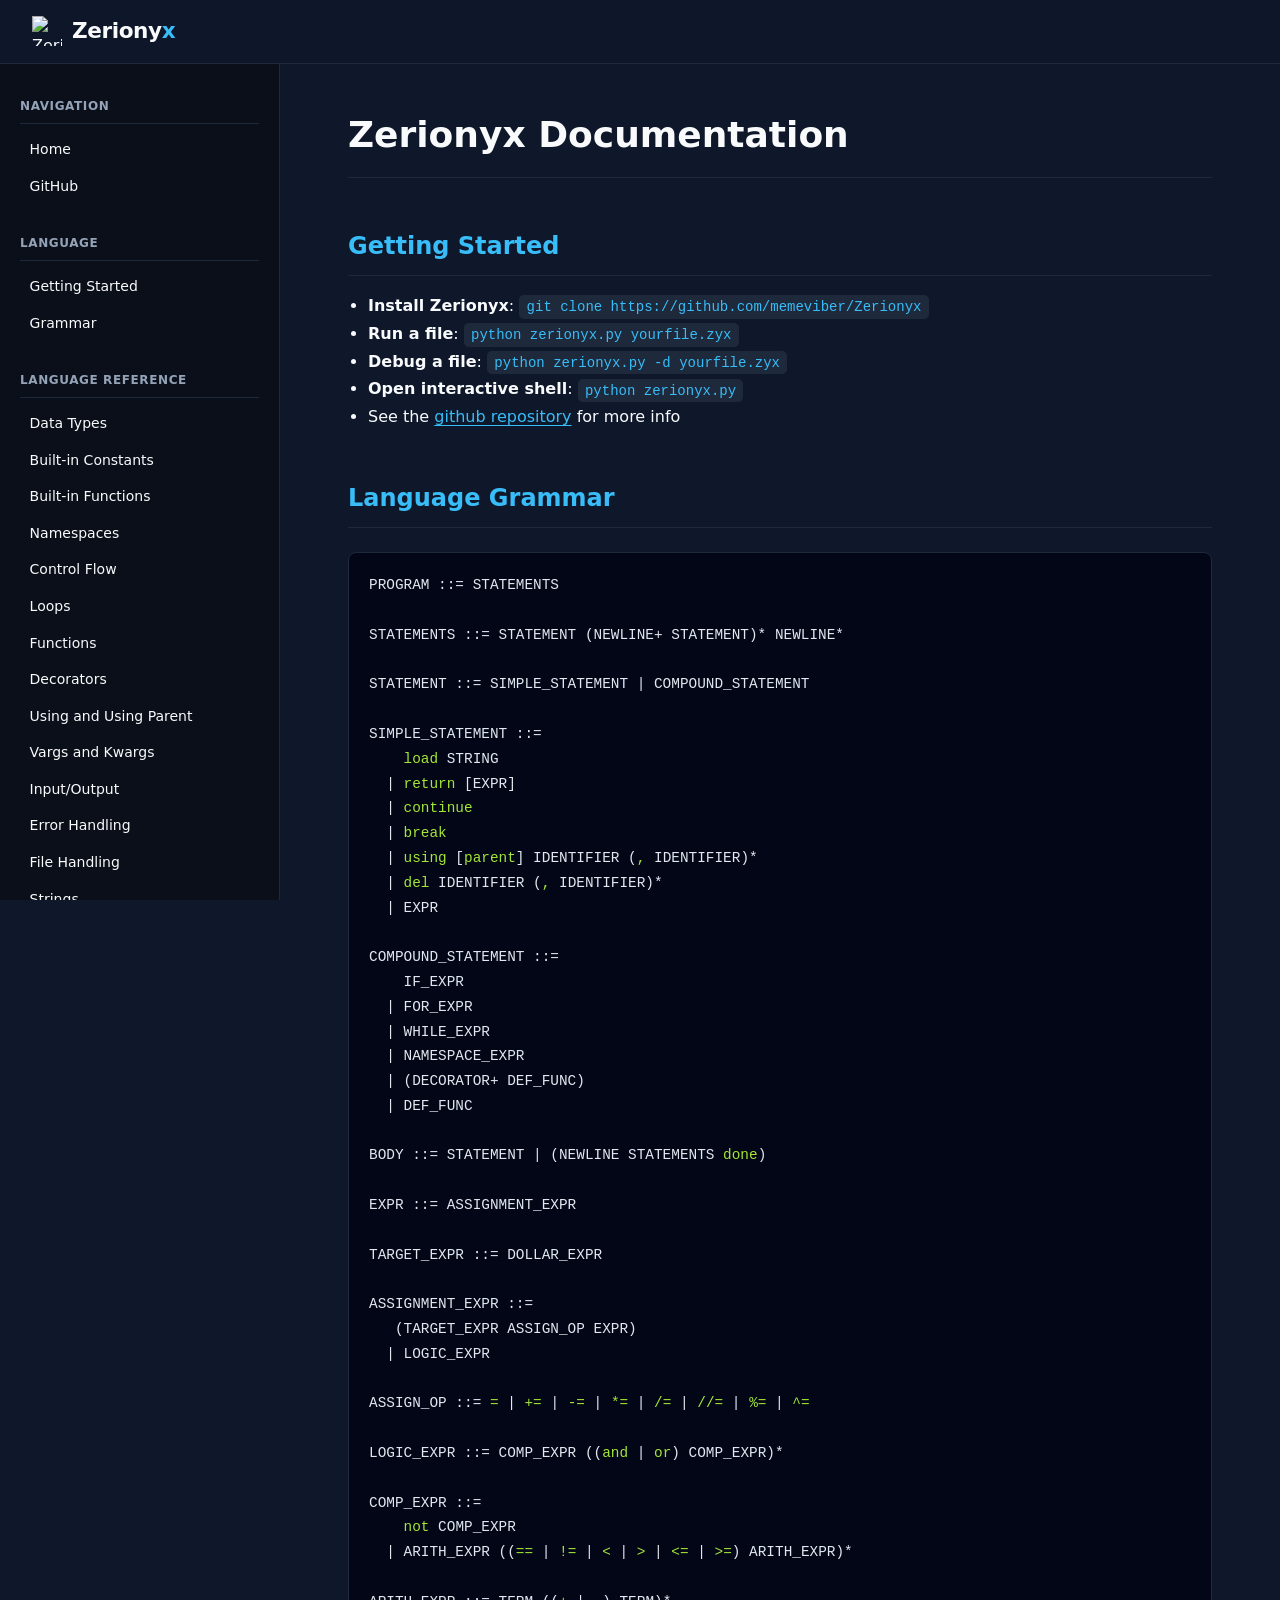
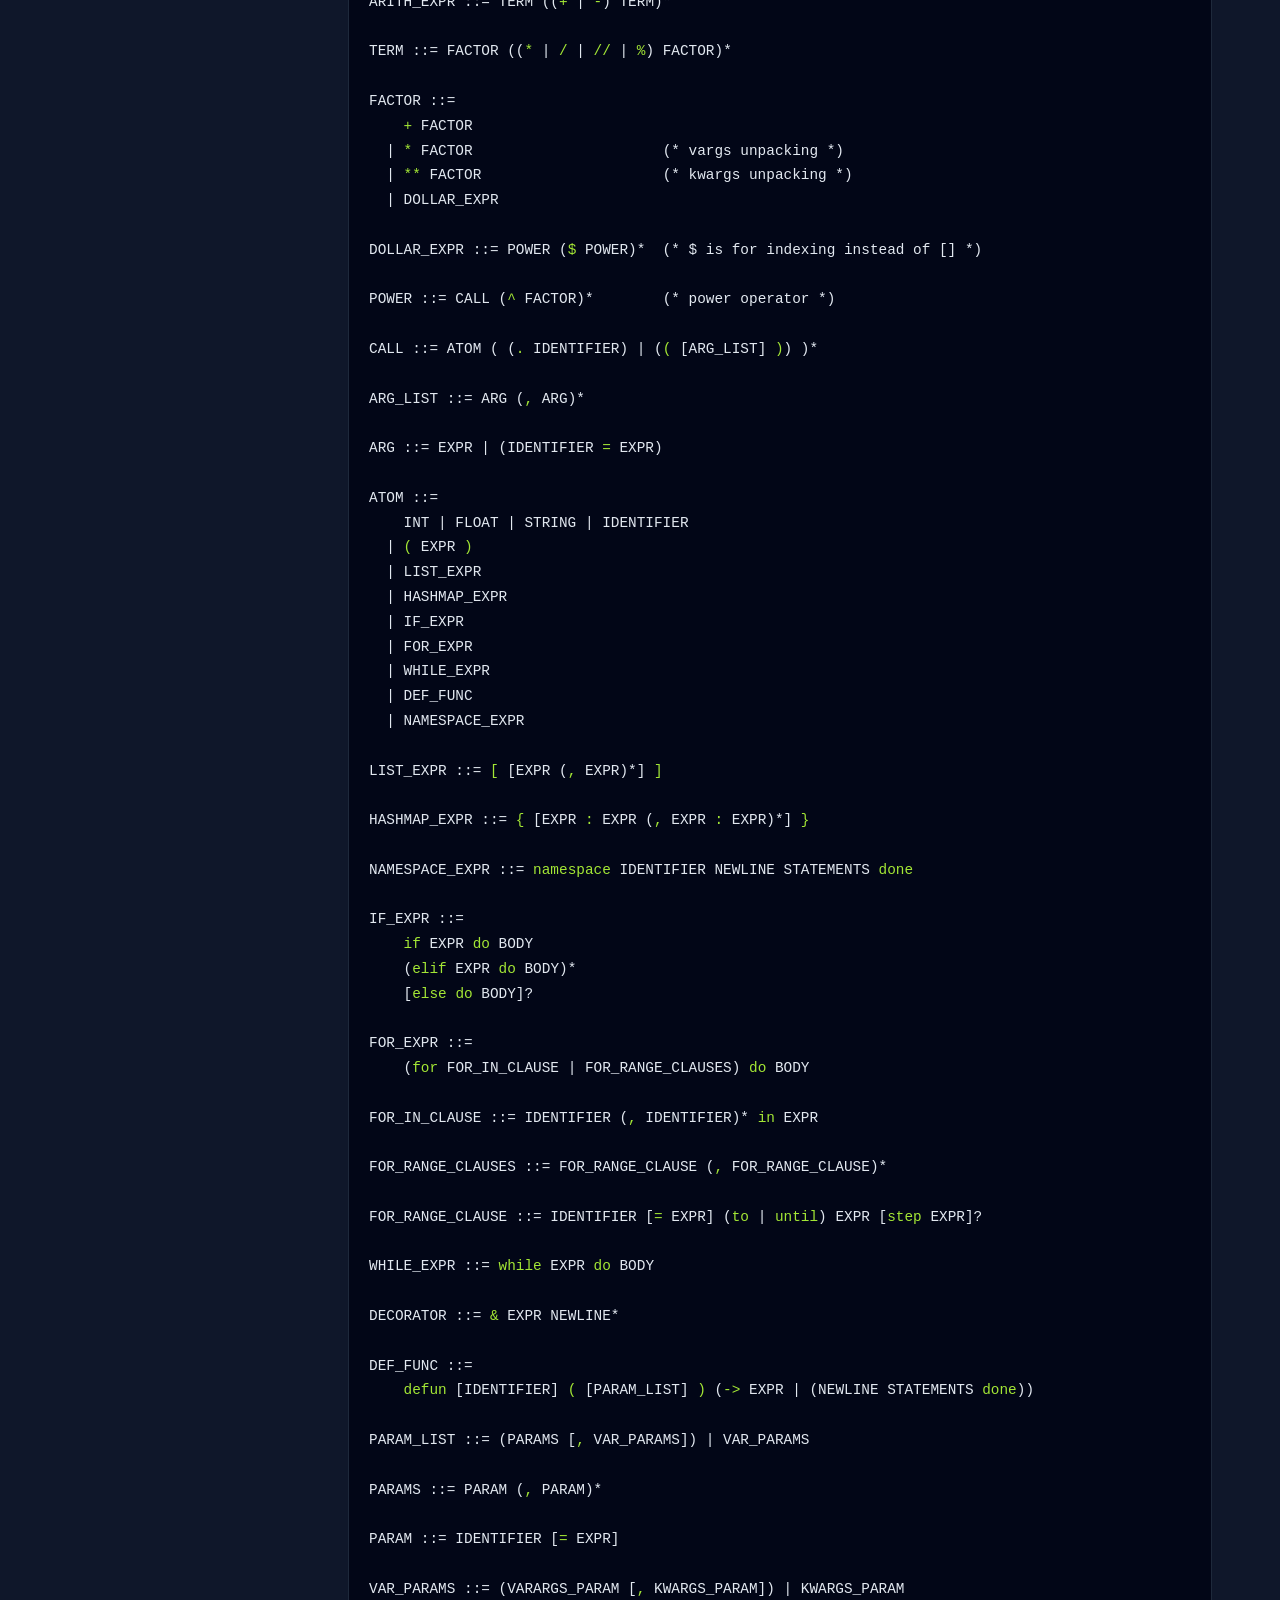
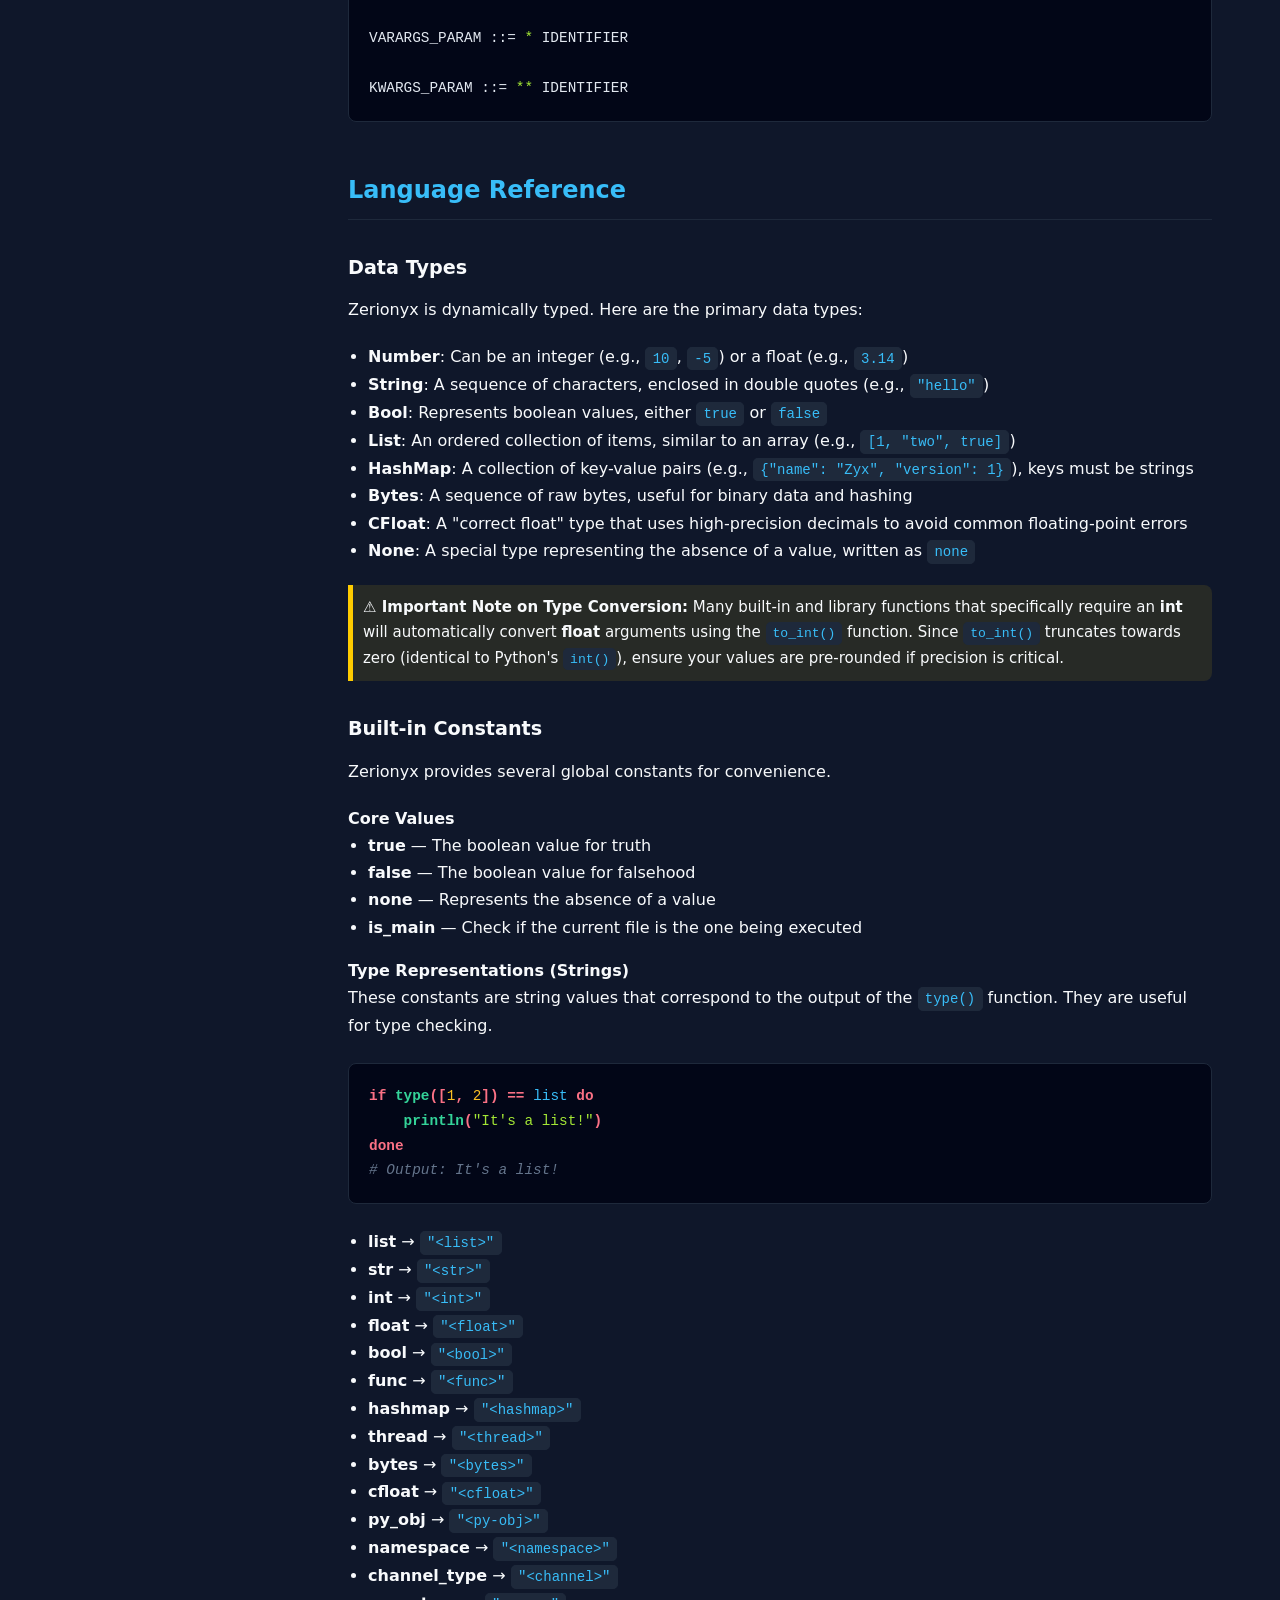
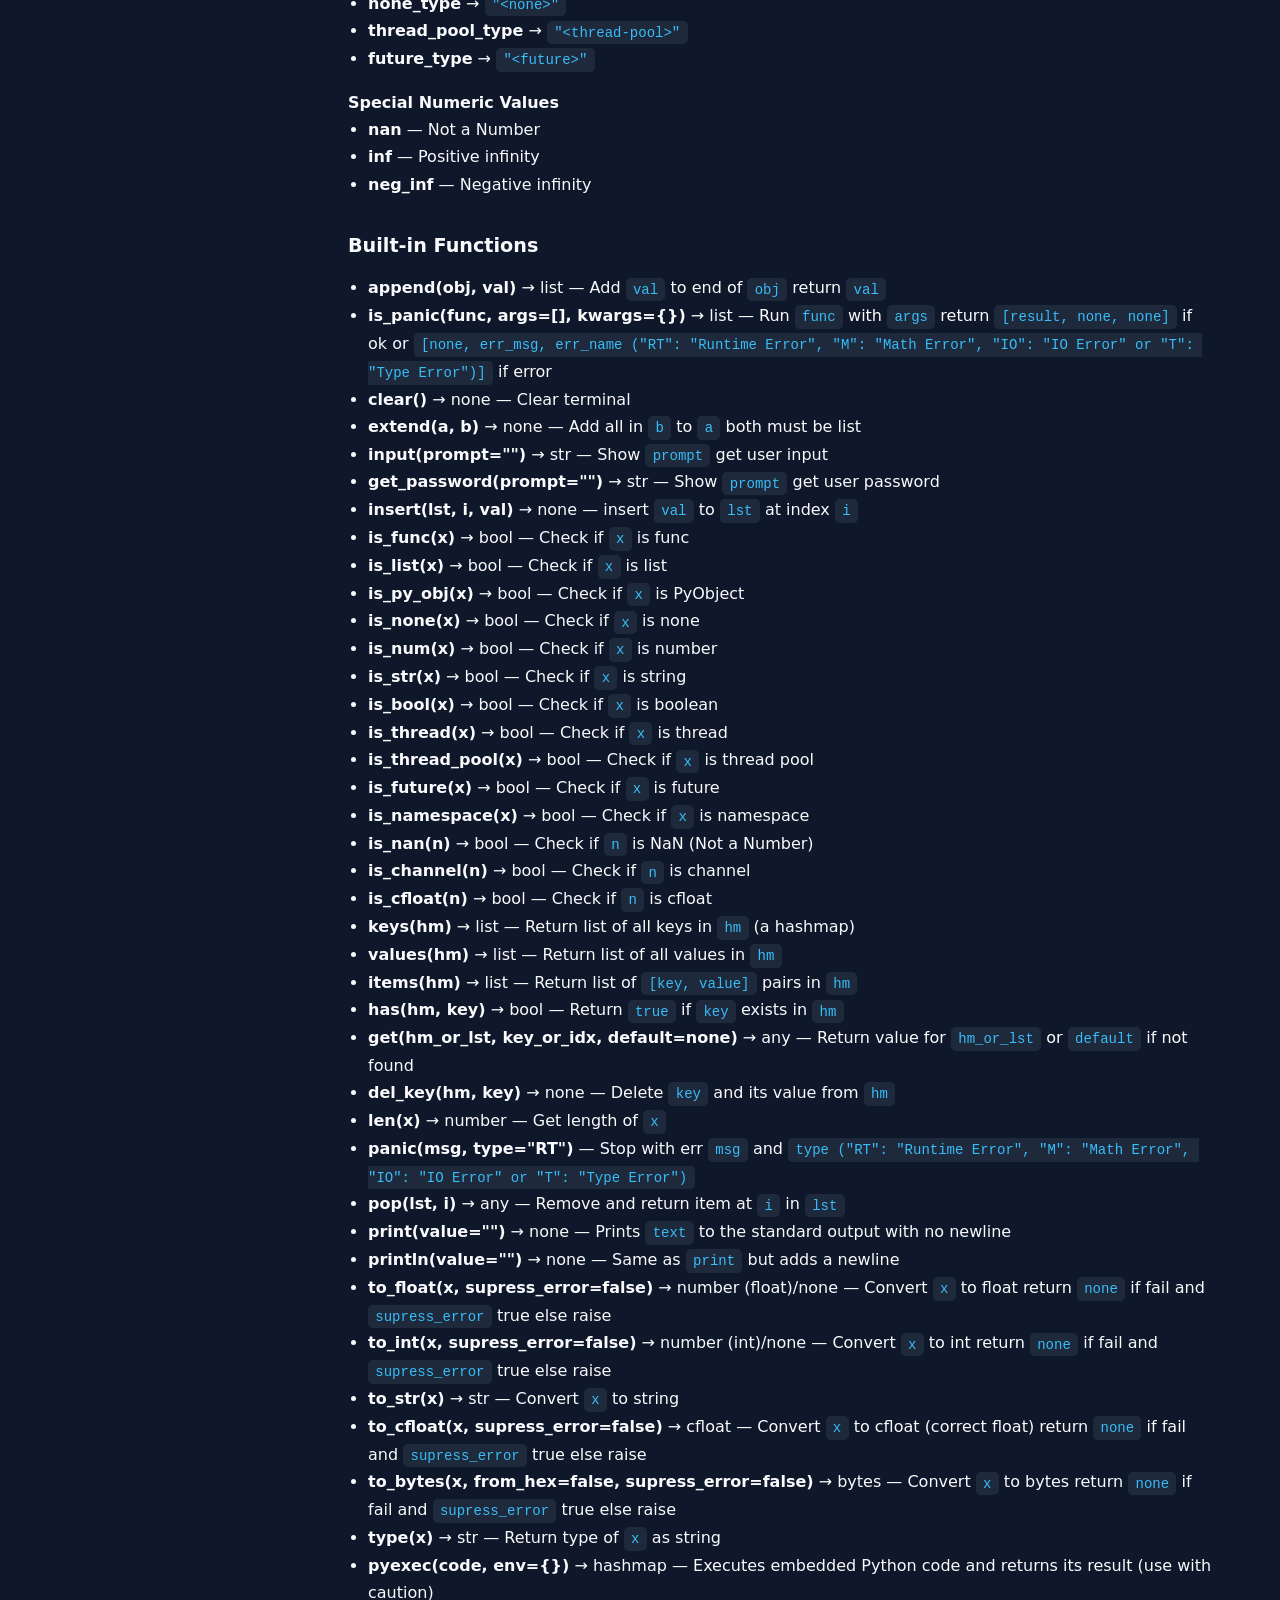
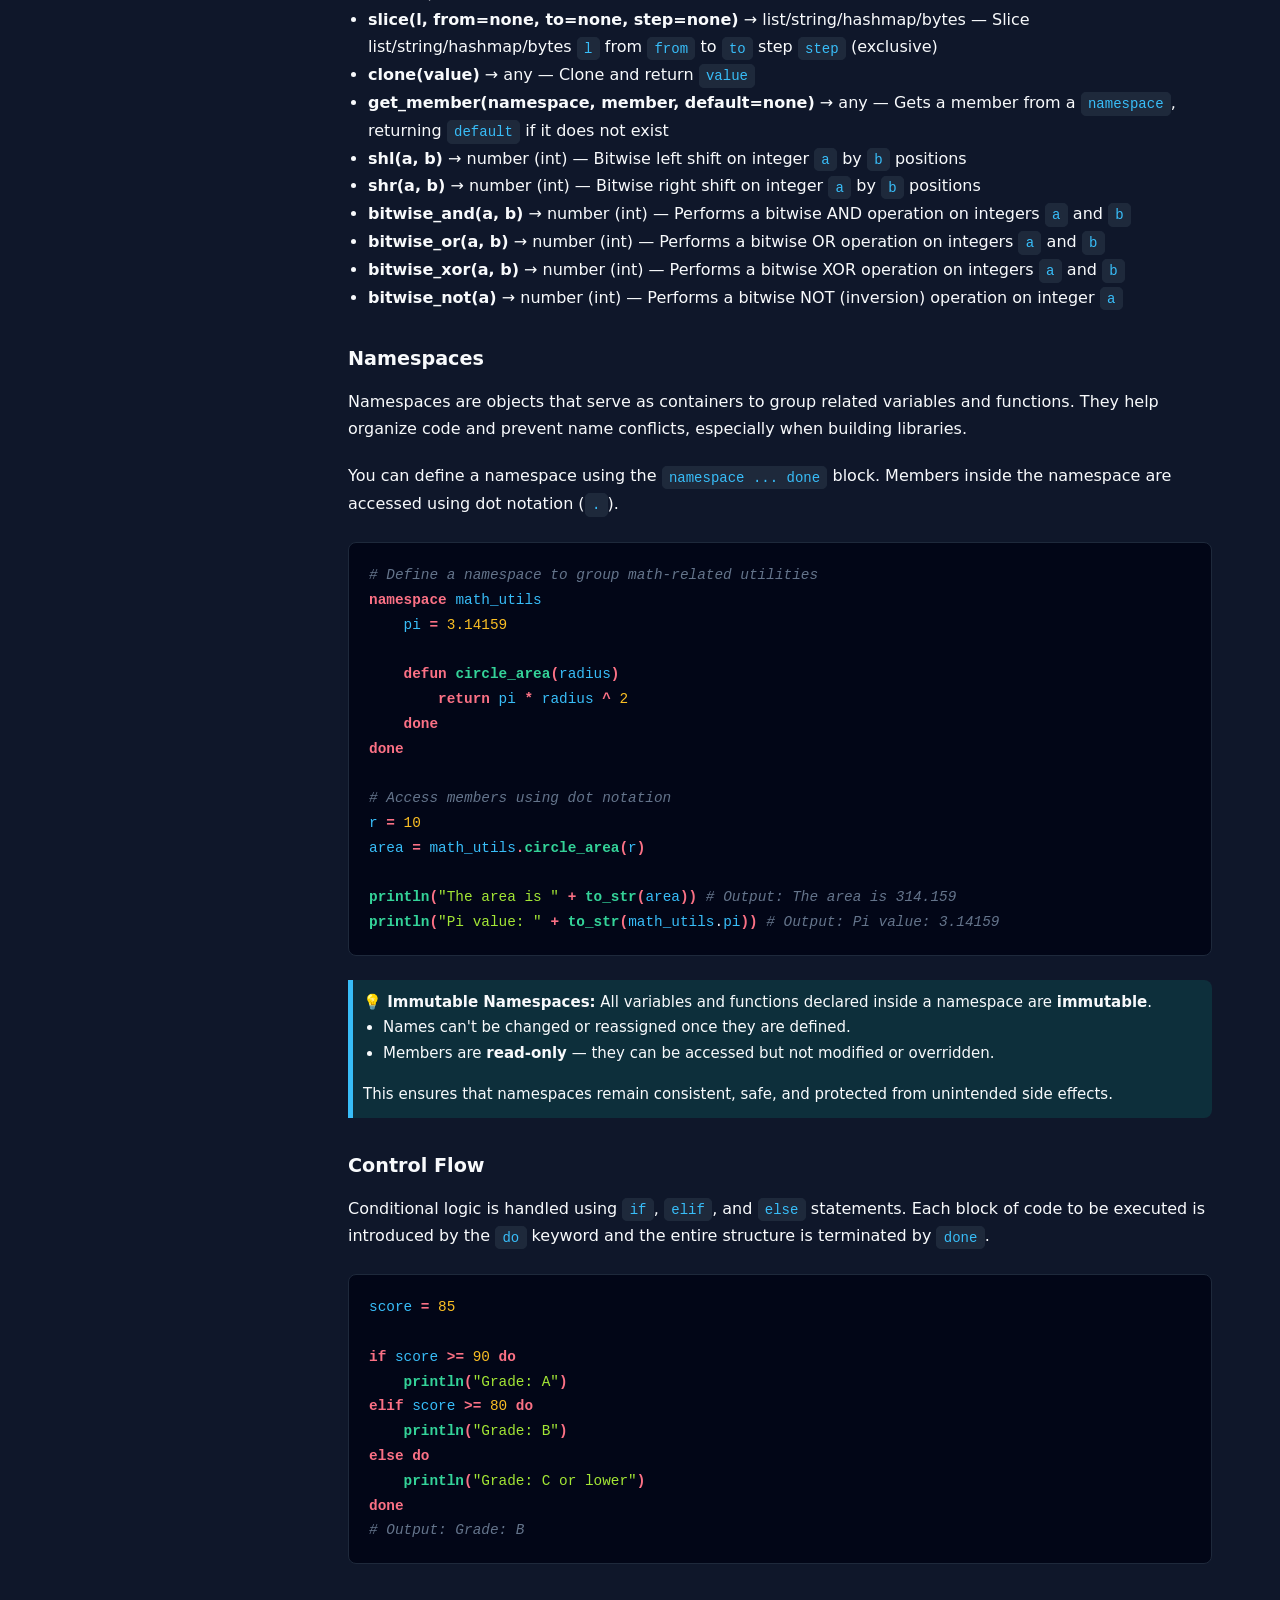
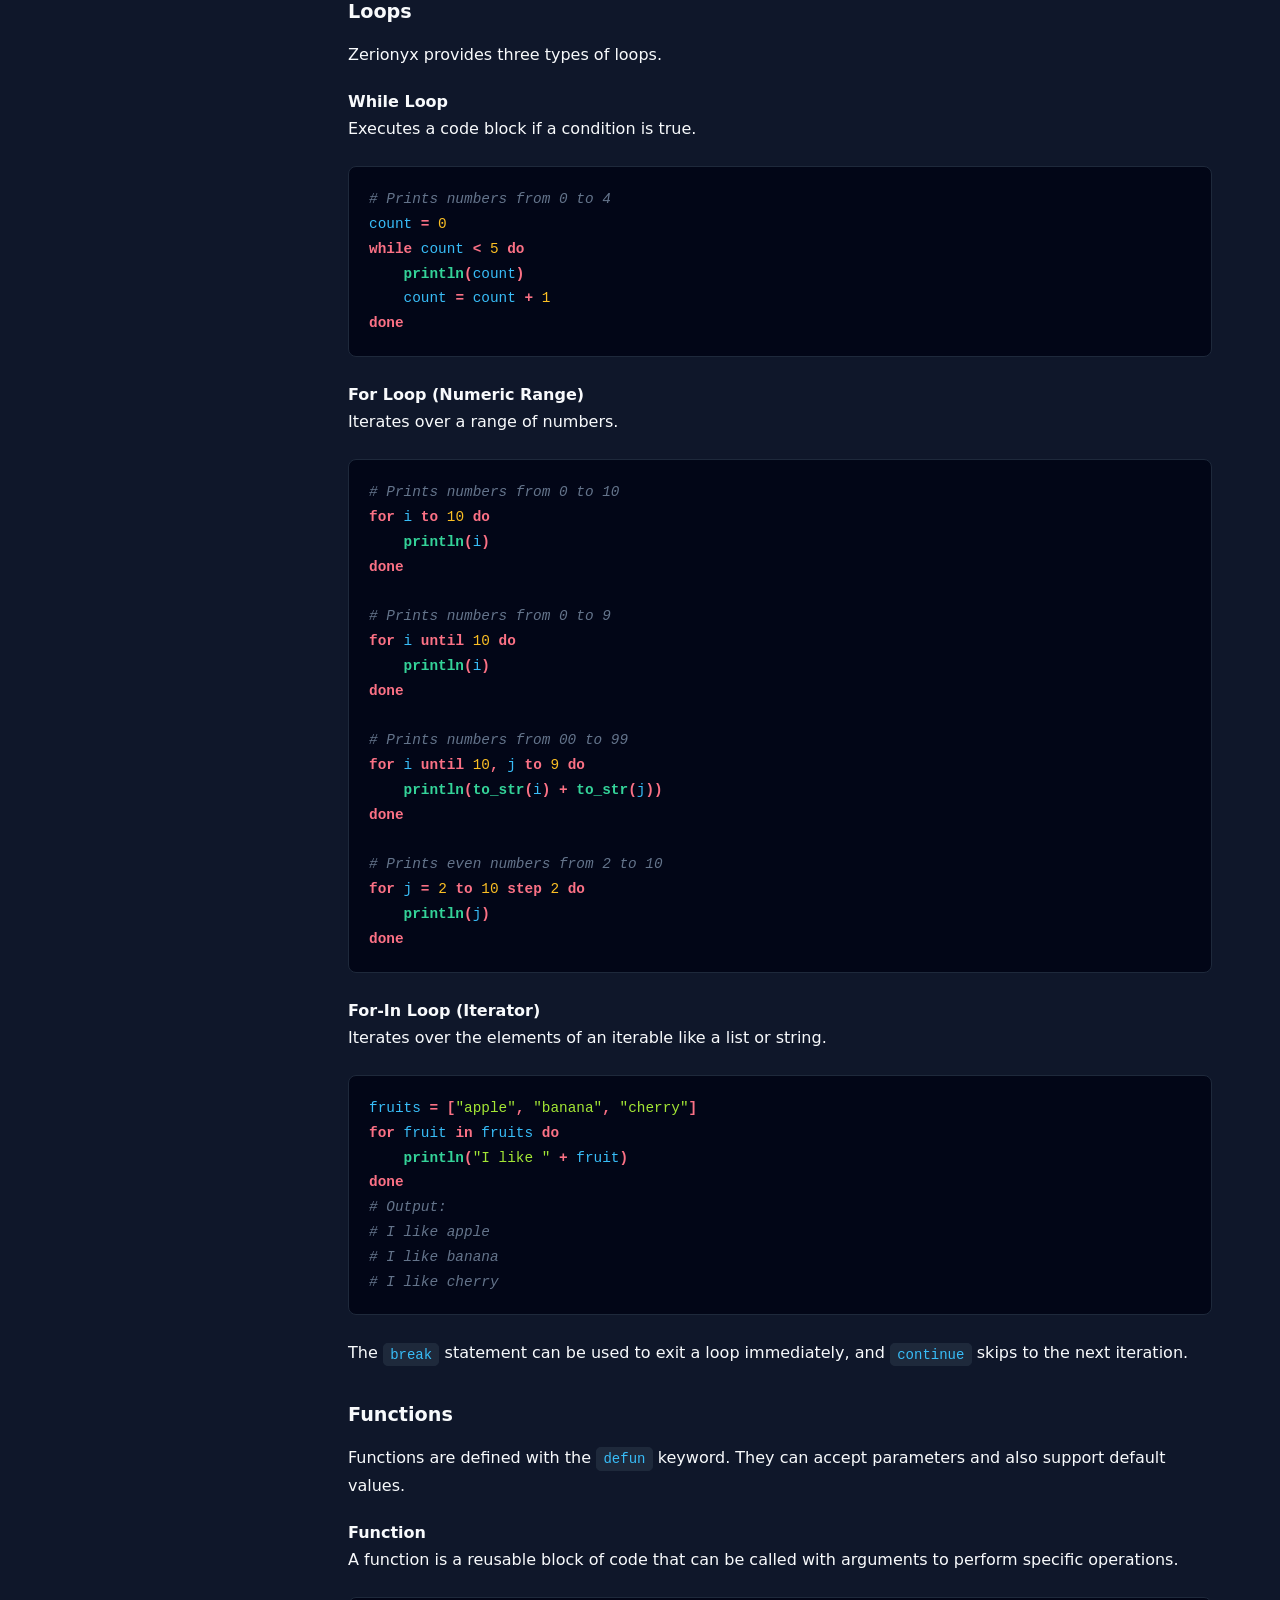
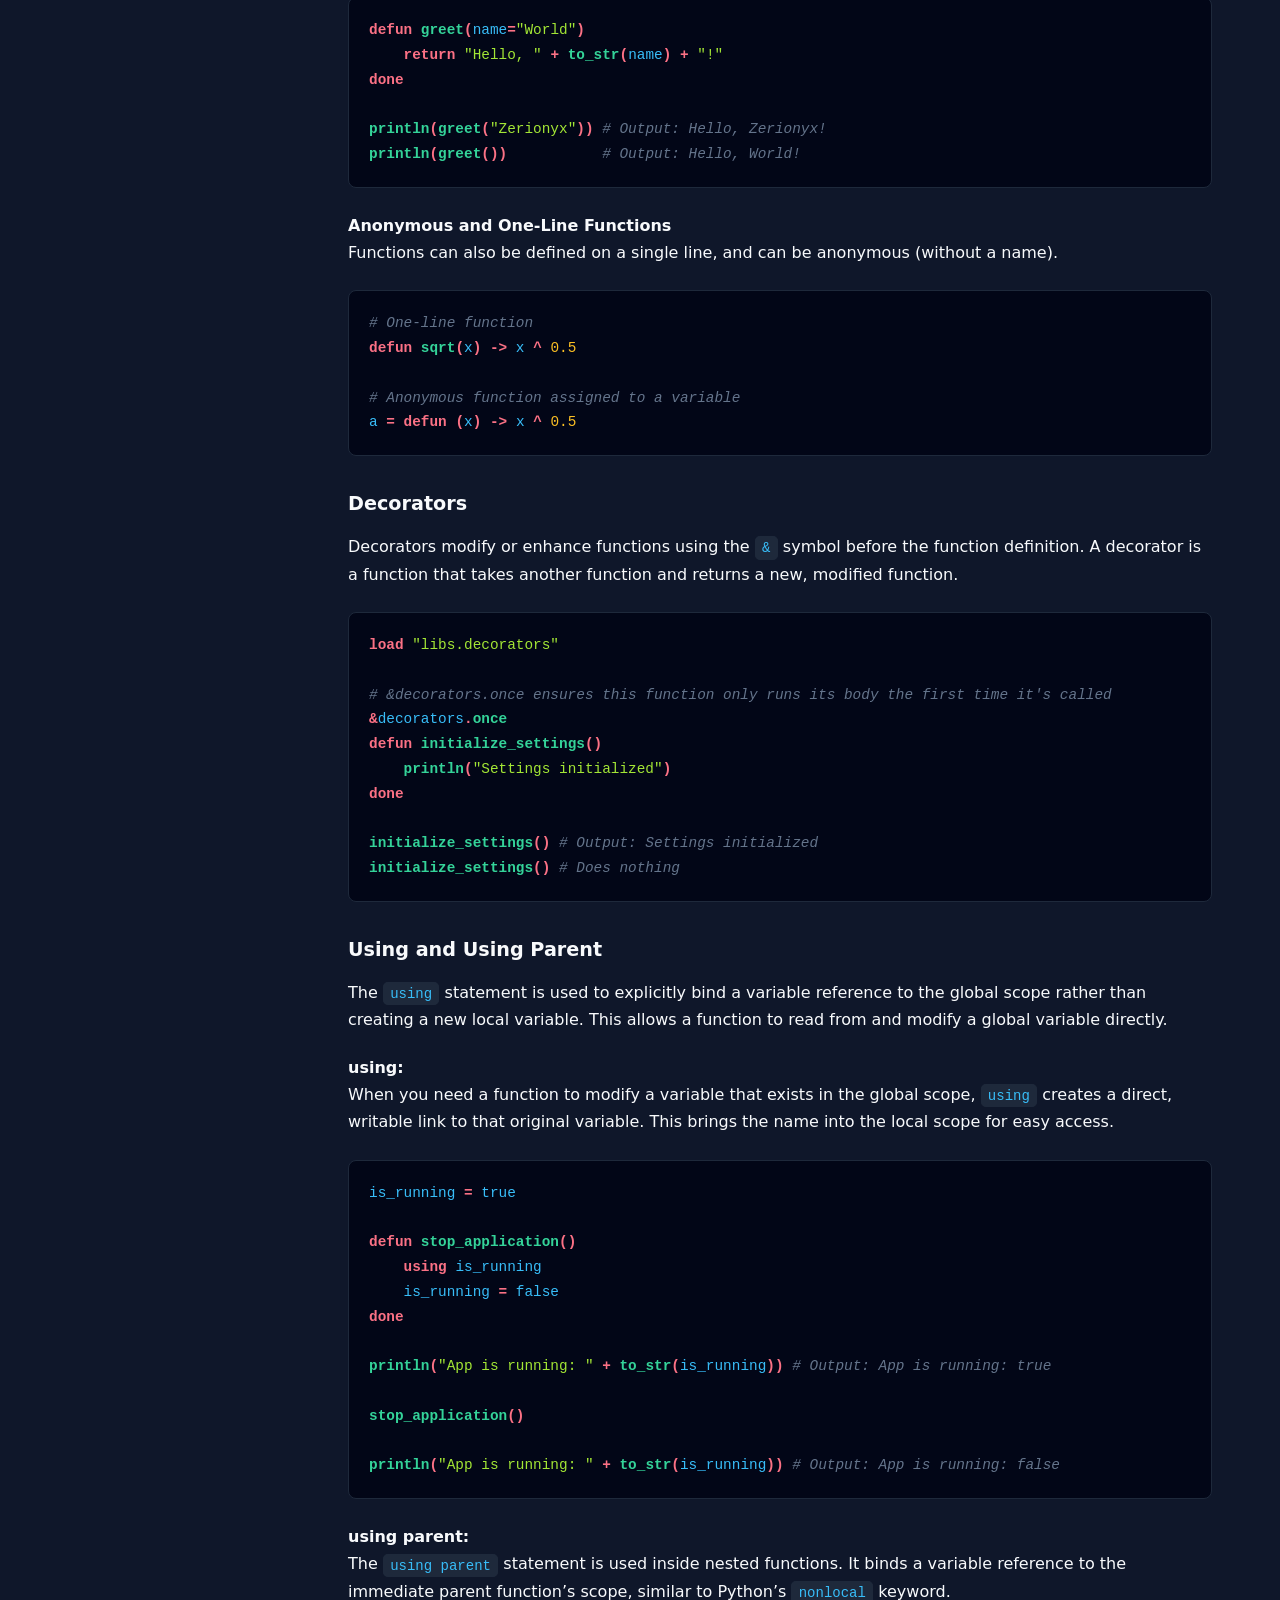
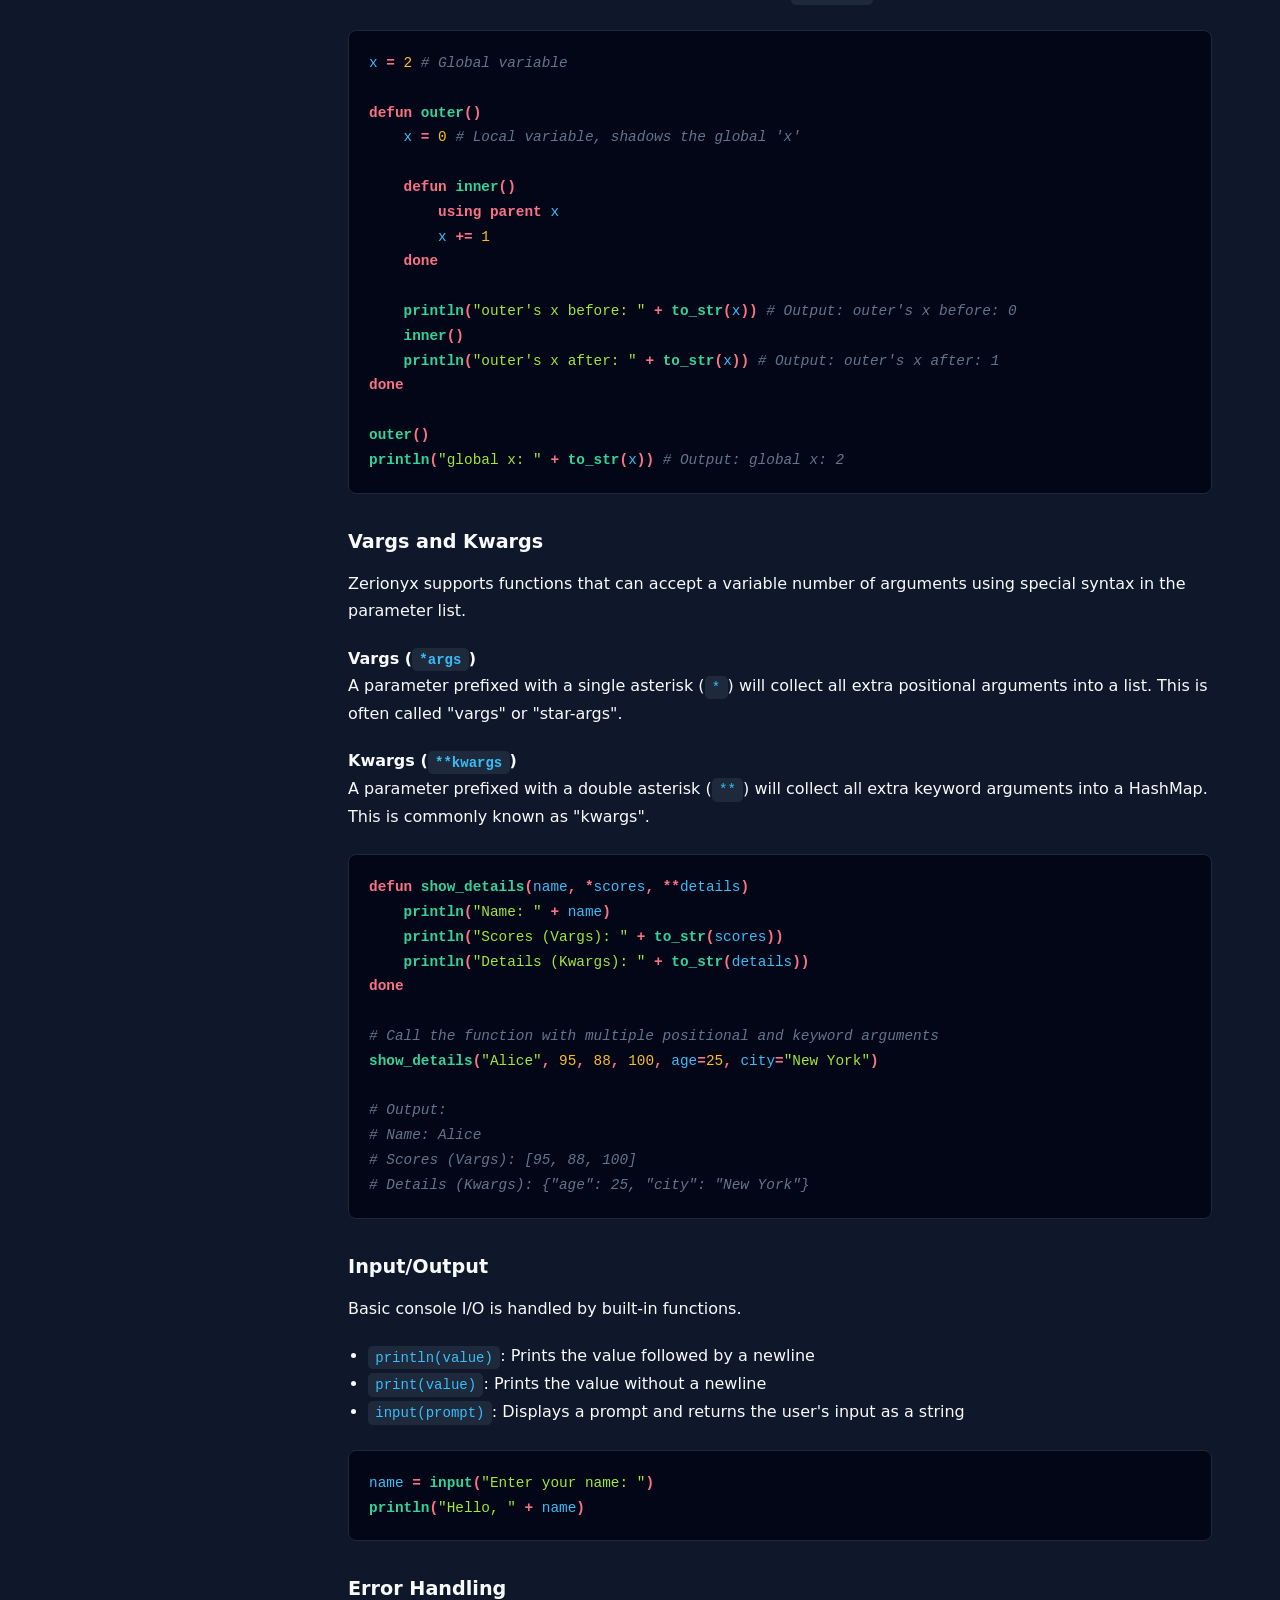
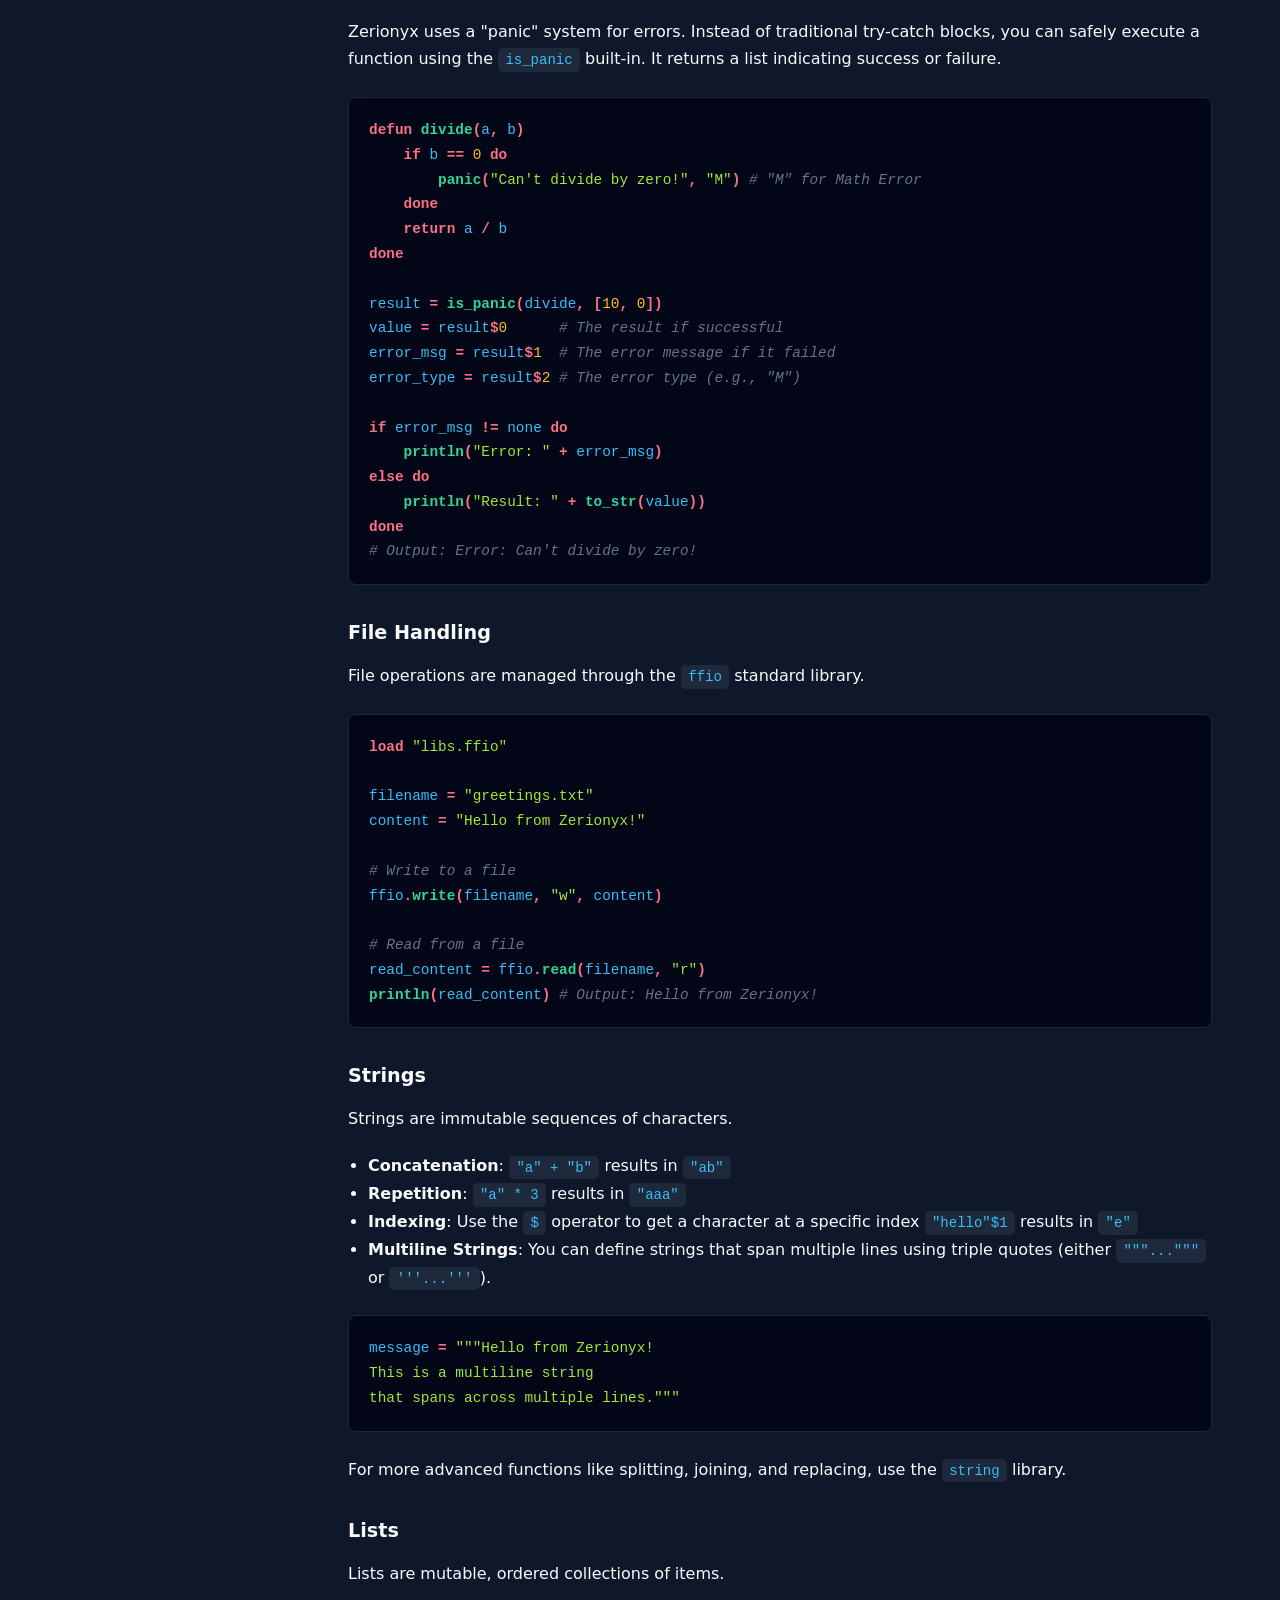
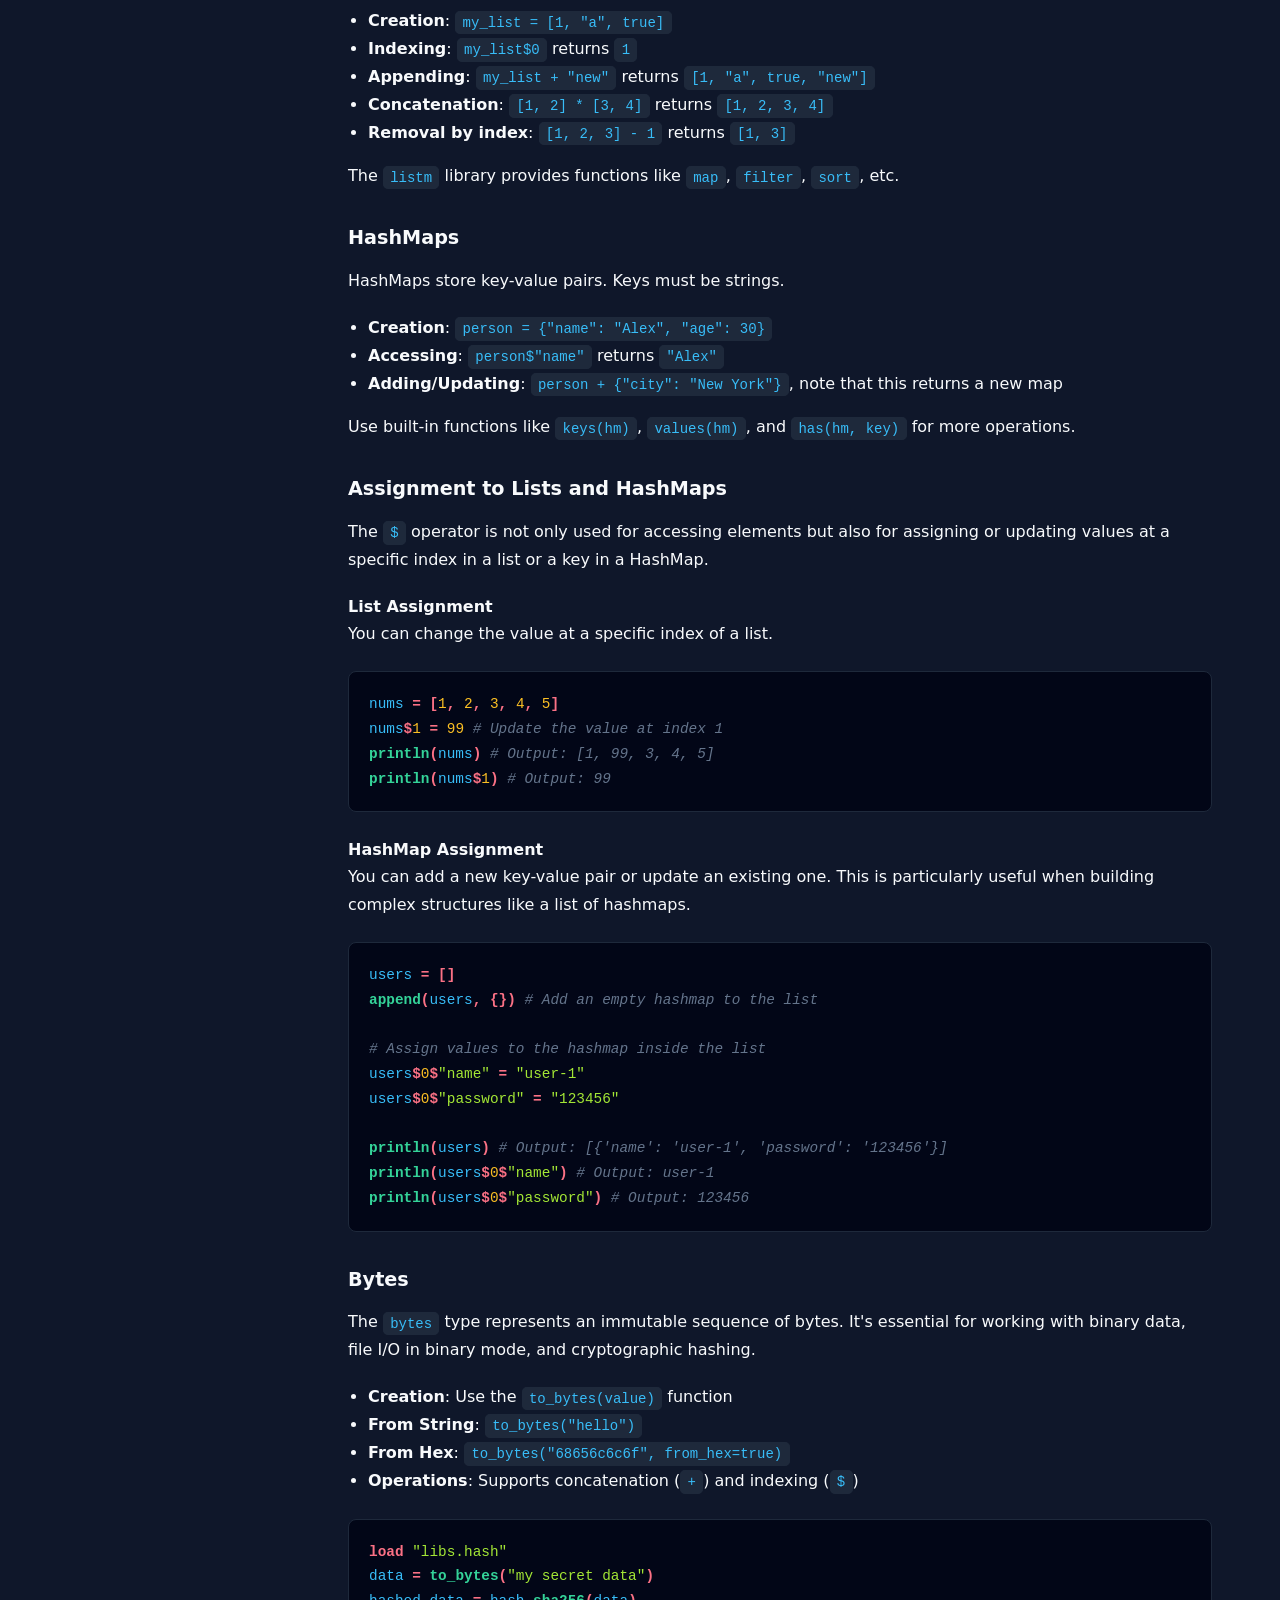
==== commit 5f4c2858: "feat: implement custom MiniLexer and scope-based autocomplete parser" ====
--- a/docs/docs.html
+++ b/docs/docs.html
@@ -18,7 +18,7 @@
                 <a href="index.html">Zeriony<span>x</span></a>
             </div>
             <button class="nav-toggle" aria-label="Toggle navigation">&#9776;</button>
-            
+
         </div>
     </header>
 
@@ -266,12 +266,12 @@
                     <h4>Type Representations (Strings)</h4>
                     <p>These constants are string values that correspond to the output of the <code>type()</code>
                         function. They are useful for type checking.</p>
-                    
+
                     <pre><code class="highlight-Zerionyx"><span class="zyx-keyword">if</span> <span class="zyx-func">type</span><span class="zyx-types">([</span><span class="zyx-number">1</span><span class="zyx-types">,</span> <span class="zyx-number">2</span><span class="zyx-types">])</span> <span class="zyx-types">==</span> <span class="zyx-var">list</span> <span class="zyx-keyword">do</span>
     <span class="zyx-func">println</span><span class="zyx-types">(</span><span class="zyx-string">"It's a list!"</span><span class="zyx-types">)</span>
 <span class="zyx-keyword">done</span>
 <span class="zyx-comment"># Output: It's a list!</span></code></pre>
-                    
+
                     <ul>
                         <li><b>list</b> &rarr; <code>"&lt;list&gt;"</code></li>
                         <li><b>str</b> &rarr; <code>"&lt;str&gt;"</code></li>
@@ -348,7 +348,8 @@
                             in
                             <code>hm</code>
                         </li>
-                        <li><b>get(hm_or_lst, key_or_idx, default=none)</b> &rarr; any &mdash; Return value for <code>hm_or_lst</code> or
+                        <li><b>get(hm_or_lst, key_or_idx, default=none)</b> &rarr; any &mdash; Return value for
+                            <code>hm_or_lst</code> or
                             <code>default</code>
                             if not found
                         </li>
@@ -420,7 +421,7 @@
                         help organize code and prevent name conflicts, especially when building libraries.</p>
                     <p>You can define a namespace using the <code>namespace ... done</code> block. Members inside the
                         namespace are accessed using dot notation (<code>.</code>).</p>
-                    
+
                     <pre><code class="highlight-Zerionyx"><span class="zyx-comment"># Define a namespace to group math-related utilities</span>
 <span class="zyx-keyword">namespace</span> <span class="zyx-var">math_utils</span>
     <span class="zyx-var">pi</span> <span class="zyx-types">=</span> <span class="zyx-number">3.14159</span>
@@ -437,7 +438,7 @@
 <span class="zyx-func">println</span><span class="zyx-types">(</span><span class="zyx-string">"The area is "</span> <span class="zyx-types">+</span> <span class="zyx-func">to_str</span><span class="zyx-types">(</span><span class="zyx-var">area</span><span class="zyx-types">))</span> <span class="zyx-comment"># Output: The area is 314.159</span>
 <span class="zyx-func">println</span><span class="zyx-types">(</span><span class="zyx-string">"Pi value: "</span> <span class="zyx-types">+</span> <span class="zyx-func">to_str</span><span class="zyx-types">(</span><span class="zyx-var">math_utils</span class="zyxpan><span class="zyx-types">.</span><span class="zyx-var">pi</span><span class="zyx-types">))</span> <span class="zyx-comment"># Output: Pi value: 3.14159</span>
 </code></pre>
-                    
+
                     <div class="note"
                         style="border-left: 5px solid var(--neon-blue); padding: 10px; background: rgba(0, 255, 204, 0.1); margin: 20px 0;">
                         <strong>💡 Immutable Namespaces:</strong>
@@ -456,7 +457,7 @@
                     <p>Conditional logic is handled using <code>if</code>, <code>elif</code>, and <code>else</code>
                         statements. Each block of code to be executed is introduced by the <code>do</code> keyword and
                         the entire structure is terminated by <code>done</code>.</p>
-                    
+
                     <pre><code class="highlight-Zerionyx"><span class="zyx-var">score</span> <span class="zyx-types">=</span> <span class="zyx-number">85</span>
 
 <span class="zyx-keyword">if</span> <span class="zyx-var">score</span> <span class="zyx-types">>=</span> <span class="zyx-number">90</span> <span class="zyx-keyword">do</span>
@@ -473,10 +474,10 @@
                 <section id="ref-loops">
                     <h3>Loops</h3>
                     <p>Zerionyx provides three types of loops.</p>
-                    
+
                     <h4>While Loop</h4>
                     <p>Executes a code block if a condition is true.</p>
-                    
+
                     <pre><code class="highlight-Zerionyx"><span class="zyx-comment"># Prints numbers from 0 to 4</span>
 <span class="zyx-var">count</span> <span class="zyx-types">=</span> <span class="zyx-number">0</span>
 <span class="zyx-keyword">while</span> <span class="zyx-var">count</span> <span class="zyx-types">&lt;</span> <span class="zyx-number">5</span> <span class="zyx-keyword">do</span>
@@ -484,10 +485,10 @@
     <span class="zyx-var">count</span> <span class="zyx-types">=</span> <span class="zyx-var">count</span> <span class="zyx-types">+</span> <span class="zyx-number">1</span>
 <span class="zyx-keyword">done</span>
 </code></pre>
-                    
+
                     <h4>For Loop (Numeric Range)</h4>
                     <p>Iterates over a range of numbers.</p>
-                    
+
                     <pre><code class="highlight-Zerionyx"><span class="zyx-comment"># Prints numbers from 0 to 10</span>
 <span class="zyx-keyword">for</span> <span class="zyx-var">i</span> <span class="zyx-keyword">to</span> <span class="zyx-number">10</span> <span class="zyx-keyword">do</span>
     <span class="zyx-func">println</span><span class="zyx-types">(</span><span class="zyx-var">i</span><span class="zyx-types">)</span>
@@ -508,10 +509,10 @@
     <span class="zyx-func">println</span><span class="zyx-types">(</span><span class="zyx-var">j</span><span class="zyx-types">)</span>
 <span class="zyx-keyword">done</span>
 </code></pre>
-                    
+
                     <h4>For-In Loop (Iterator)</h4>
                     <p>Iterates over the elements of an iterable like a list or string.</p>
-                    
+
                     <pre><code class="highlight-Zerionyx"><span class="zyx-var">fruits</span> <span class="zyx-types">=</span> <span class="zyx-types">[</span><span class="zyx-string">"apple"</span><span class="zyx-types">,</span> <span class="zyx-string">"banana"</span><span class="zyx-types">,</span> <span class="zyx-string">"cherry"</span><span class="zyx-types">]</span>
 <span class="zyx-keyword">for</span> <span class="zyx-var">fruit</span> <span class="zyx-keyword">in</span> <span class="zyx-var">fruits</span> <span class="zyx-keyword">do</span>
     <span class="zyx-func">println</span><span class="zyx-types">(</span><span class="zyx-string">"I like "</span> <span class="zyx-types">+</span> <span class="zyx-var">fruit</span><span class="zyx-types">)</span>
@@ -521,7 +522,7 @@
 <span class="zyx-comment"># I like banana</span>
 <span class="zyx-comment"># I like cherry</span>
 </code></pre>
-                    
+
                     <p>The <code>break</code> statement can be used to exit a loop immediately, and
                         <code>continue</code> skips to the next iteration.
                     </p>
@@ -531,13 +532,13 @@
                     <h3>Functions</h3>
                     <p>Functions are defined with the <code>defun</code> keyword. They can accept parameters and also
                         support default values.</p>
-                    
+
                     <h4>Function</h4>
                     <p>
                         A function is a reusable block of code that can be called with arguments to perform
                         specific operations.
                     </p>
-                    
+
                     <pre><code class="highlight-Zerionyx"><span class="zyx-keyword">defun</span> <span class="zyx-func-def">greet</span><span class="zyx-types">(</span><span class="zyx-var">name</span><span class="zyx-types">=</span><span class="zyx-string">"World"</span><span class="zyx-types">)</span>
     <span class="zyx-keyword">return</span> <span class="zyx-string">"Hello, "</span> <span class="zyx-types">+</span> <span class="zyx-func">to_str</span><span class="zyx-types">(</span><span class="zyx-var">name</span><span class="zyx-types">)</span> <span class="zyx-types">+</span> <span class="zyx-string">"!"</span>
 <span class="zyx-keyword">done</span>
@@ -545,10 +546,10 @@
 <span class="zyx-func">println</span><span class="zyx-types">(</span><span class="zyx-func">greet</span><span class="zyx-types">(</span><span class="zyx-string">"Zerionyx"</span><span class="zyx-types">))</span> <span class="zyx-comment"># Output: Hello, Zerionyx!</span>
 <span class="zyx-func">println</span><span class="zyx-types">(</span><span class="zyx-func">greet</span><span class="zyx-types">())</span>           <span class="zyx-comment"># Output: Hello, World!</span>
 </code></pre>
-                    
+
                     <h4>Anonymous and One-Line Functions</h4>
                     <p>Functions can also be defined on a single line, and can be anonymous (without a name).</p>
-                    
+
                     <pre><code class="highlight-Zerionyx"><span class="zyx-comment"># One-line function</span>
 <span class="zyx-keyword">defun</span> <span class="zyx-func-def">sqrt</span><span class="zyx-types">(</span><span class="zyx-var">x</span><span class="zyx-types">)</span> <span class="zyx-types">-></span> <span class="zyx-var">x</span> <span class="zyx-types">^</span> <span class="zyx-number">0.5</span>
 
@@ -561,7 +562,7 @@
                     <p>Decorators modify or enhance functions using the <code>&</code> symbol before the function
                         definition. A decorator is a function that takes another function and returns a new, modified
                         function.</p>
-                    
+
                     <pre><code class="highlight-Zerionyx"><span class="zyx-keyword">load</span> <span class="zyx-string">"libs.decorators"</span>
 
 <span class="zyx-comment"># &decorators.once ensures this function only runs its body the first time it's called</span>
@@ -581,14 +582,15 @@
                         global scope rather than creating a new local variable. This allows a function
                         to read from and modify a global variable directly.
                     </p>
-                    
+
 
                     <h4>using:</h4>
                     <p>
-                        When you need a function to modify a variable that exists in the global scope, <code>using</code> creates a direct, writable link to that original
+                        When you need a function to modify a variable that exists in the global scope,
+                        <code>using</code> creates a direct, writable link to that original
                         variable. This brings the name into the local scope for easy access.
                     </p>
-                    
+
                     <pre><code class="highlight-Zerionyx"><span class="zyx-var">is_running</span> <span class="zyx-types">=</span> <span class="zyx-var">true</span>
 
 <span class="zyx-keyword">defun</span> <span class="zyx-func-def">stop_application</span><span class="zyx-types">()</span>
@@ -602,16 +604,16 @@
 
 <span class="zyx-func">println</span><span class="zyx-types">(</span><span class="zyx-string">"App is running: "</span> <span class="zyx-types">+</span> <span class="zyx-func">to_str</span><span class="zyx-types">(</span><span class="zyx-var">is_running</span><span class="zyx-types">))</span> <span class="zyx-comment"># Output: App is running: false</span>
 </code></pre>
-                    
+
                     <h4>using parent:</h4>
-                        <p>
-                            The <code>using parent</code> statement is used inside nested functions.
-                            It binds a variable reference to the immediate parent function&rsquo;s
-                                scope,
-                            similar to Python&rsquo;s <code>nonlocal</code> keyword.
-                        </p>
-                        
-                        <pre><code class="highlight-Zerionyx"><span class="zyx-var">x</span> <span class="zyx-types">=</span> <span class="zyx-number">2</span> <span class="zyx-comment"># Global variable</span>
+                    <p>
+                        The <code>using parent</code> statement is used inside nested functions.
+                        It binds a variable reference to the immediate parent function&rsquo;s
+                        scope,
+                        similar to Python&rsquo;s <code>nonlocal</code> keyword.
+                    </p>
+
+                    <pre><code class="highlight-Zerionyx"><span class="zyx-var">x</span> <span class="zyx-types">=</span> <span class="zyx-number">2</span> <span class="zyx-comment"># Global variable</span>
 
 <span class="zyx-keyword">defun</span> <span class="zyx-func-def">outer</span><span class="zyx-types">()</span>
     <span class="zyx-var">x</span> <span class="zyx-types">=</span> <span class="zyx-number">0</span> <span class="zyx-comment"># Local variable, shadows the global 'x'</span>
@@ -634,15 +636,15 @@
                     <h3>Vargs and Kwargs</h3>
                     <p>Zerionyx supports functions that can accept a variable number of arguments using special syntax
                         in the parameter list.</p>
-                    
+
                     <h4>Vargs (<code>*args</code>)</h4>
                     <p>A parameter prefixed with a single asterisk (<code>*</code>) will collect all extra positional
                         arguments into a list. This is often called "vargs" or "star-args".</p>
-                    
+
                     <h4>Kwargs (<code>**kwargs</code>)</h4>
                     <p>A parameter prefixed with a double asterisk (<code>**</code>) will collect all extra keyword
                         arguments into a HashMap. This is commonly known as "kwargs".</p>
-                    
+
                     <pre><code class="highlight-Zerionyx"><span class="zyx-keyword">defun</span> <span class="zyx-func-def">show_details</span><span class="zyx-types">(</span><span class="zyx-var">name</span><span class="zyx-types">,</span> <span class="zyx-types">*</span><span class="zyx-var">scores</span><span class="zyx-types">,</span> <span class="zyx-types">**</span><span class="zyx-var">details</span><span class="zyx-types">)</span>
     <span class="zyx-func">println</span><span class="zyx-types">(</span><span class="zyx-string">"Name: "</span> <span class="zyx-types">+</span> <span class="zyx-var">name</span><span class="zyx-types">)</span>
     <span class="zyx-func">println</span><span class="zyx-types">(</span><span class="zyx-string">"Scores (Vargs): "</span> <span class="zyx-types">+</span> <span class="zyx-func">to_str</span><span class="zyx-types">(</span><span class="zyx-var">scores</span><span class="zyx-types">))</span>
@@ -667,7 +669,7 @@
                         <li><code>print(value)</code>: Prints the value without a newline</li>
                         <li><code>input(prompt)</code>: Displays a prompt and returns the user's input as a string</li>
                     </ul>
-                    
+
                     <pre><code class="highlight-Zerionyx"><span class="zyx-var">name</span> <span class="zyx-types">=</span> <span class="zyx-func">input</span><span class="zyx-types">(</span><span class="zyx-string">"Enter your name: "</span><span class="zyx-types">)</span>
 <span class="zyx-func">println</span><span class="zyx-types">(</span><span class="zyx-string">"Hello, "</span> <span class="zyx-types">+</span> <span class="zyx-var">name</span><span class="zyx-types">)</span>
 </code></pre>
@@ -678,7 +680,7 @@
                     <p>Zerionyx uses a "panic" system for errors. Instead of traditional try-catch blocks, you can
                         safely execute a function using the <code>is_panic</code> built-in. It returns a list indicating
                         success or failure.</p>
-                    
+
                     <pre><code class="highlight-Zerionyx"><span class="zyx-keyword">defun</span> <span class="zyx-func-def">divide</span><span class="zyx-types">(</span><span class="zyx-var">a</span><span class="zyx-types">,</span> <span class="zyx-var">b</span><span class="zyx-types">)</span>
     <span class="zyx-keyword">if</span> <span class="zyx-var">b</span> <span class="zyx-types">==</span> <span class="zyx-number">0</span> <span class="zyx-keyword">do</span>
         <span class="zyx-func">panic</span><span class="zyx-types">(</span><span class="zyx-string">"Can't divide by zero!"</span><span class="zyx-types">,</span> <span class="zyx-string">"M"</span><span class="zyx-types">)</span> <span class="zyx-comment"># "M" for Math Error</span>
@@ -703,7 +705,7 @@
                 <section id="ref-file-handling">
                     <h3>File Handling</h3>
                     <p>File operations are managed through the <code>ffio</code> standard library.</p>
-                    
+
                     <pre><code class="highlight-Zerionyx"><span class="zyx-keyword">load</span> <span class="zyx-string">"libs.ffio"</span>
 
 <span class="zyx-var">filename</span> <span class="zyx-types">=</span> <span class="zyx-string">"greetings.txt"</span>
@@ -727,7 +729,14 @@
                         <li><b>Indexing</b>: Use the <code>$</code> operator to get a character at a specific index
                             <code>"hello"$1</code> results in <code>"e"</code>
                         </li>
-                    </ul>
+                        <li><b>Multiline Strings</b>: You can define strings that span multiple lines using triple
+                            quotes (either <code>"""..."""</code> or <code>'''...'''</code>).</li>
+                    </ul>
+
+                    <pre><code class="highlight-Zerionyx"><span class="zyx-var">message</span> <span class="zyx-types">=</span> <span class="zyx-string">"""Hello from Zerionyx!
+This is a multiline string
+that spans across multiple lines."""</span></code></pre>
+
                     <p>For more advanced functions like splitting, joining, and replacing, use the <code>string</code>
                         library.</p>
                 </section>
@@ -766,20 +775,20 @@
                     <h3>Assignment to Lists and HashMaps</h3>
                     <p>The <code>$</code> operator is not only used for accessing elements but also for assigning or
                         updating values at a specific index in a list or a key in a HashMap.</p>
-                    
+
                     <h4>List Assignment</h4>
                     <p>You can change the value at a specific index of a list.</p>
-                    
+
                     <pre><code class="highlight-Zerionyx"><span class="zyx-var">nums</span> <span class="zyx-types">=</span> <span class="zyx-types">[</span><span class="zyx-number">1</span><span class="zyx-types">,</span> <span class="zyx-number">2</span><span class="zyx-types">,</span> <span class="zyx-number">3</span><span class="zyx-types">,</span> <span class="zyx-number">4</span><span class="zyx-types">,</span> <span class="zyx-number">5</span><span class="zyx-types">]</span>
 <span class="zyx-var">nums</span><span class="zyx-types">$</span><span class="zyx-number">1</span> <span class="zyx-types">=</span> <span class="zyx-number">99</span> <span class="zyx-comment"># Update the value at index 1</span>
 <span class="zyx-func">println</span><span class="zyx-types">(</span><span class="zyx-var">nums</span><span class="zyx-types">)</span> <span class="zyx-comment"># Output: [1, 99, 3, 4, 5]</span>
 <span class="zyx-func">println</span><span class="zyx-types">(</span><span class="zyx-var">nums</span><span class="zyx-types">$</span><span class="zyx-number">1</span><span class="zyx-types">)</span> <span class="zyx-comment"># Output: 99</span>
 </code></pre>
-                    
+
                     <h4>HashMap Assignment</h4>
                     <p>You can add a new key-value pair or update an existing one. This is particularly useful when
                         building complex structures like a list of hashmaps.</p>
-                    
+
                     <pre><code class="highlight-Zerionyx"><span class="zyx-var">users</span> <span class="zyx-types">=</span> <span class="zyx-types">[]</span>
 <span class="zyx-func">append</span><span class="zyx-types">(</span><span class="zyx-var">users</span><span class="zyx-types">,</span> <span class="zyx-types">{})</span> <span class="zyx-comment"># Add an empty hashmap to the list</span>
 
@@ -819,7 +828,7 @@
                     </p>
                     <p>Use <code>to_cfloat(value)</code> to create a CFloat. They support all standard arithmetic
                         operations.</p>
-                    
+
                     <pre><code class="highlight-Zerionyx"><span class="zyx-var">a</span> <span class="zyx-types">=</span> <span class="zyx-func">to_cfloat</span><span class="zyx-types">(</span><span class="zyx-string">"0.1"</span><span class="zyx-types">)</span>
 <span class="zyx-var">b</span> <span class="zyx-types">=</span> <span class="zyx-func">to_cfloat</span><span class="zyx-types">(</span><span class="zyx-string">"0.2"</span><span class="zyx-types">)</span>
 <span class="zyx-var">result</span> <span class="zyx-types">=</span> <span class="zyx-var">a</span> <span class="zyx-types">+</span> <span class="zyx-var">b</span>
@@ -839,14 +848,14 @@
                     <h4>Packing</h4>
                     <p>Use the <code>-p</code> flag to create a <b>.zex</b> file from a main script and related
                         files:</p>
-                    
+
                     <pre><code class="highlight-Zerionyx">python zerionyx.py -p <span class="zyx-string">output.zex</span> <span class="zyx-var">main.zyx</span> <span class="zyx-comment">file1.txt file2.zyx</span></code></pre>
-                    
+
                     <h4>Running</h4>
                     <p>You can execute a <b>.zex</b> file just like a regular <b>.zyx</b> file:</p>
-                    
+
                     <pre><code class="highlight-Zerionyx">python zerionyx.py <span class="zyx-string">output.zex</span></code></pre>
-                    
+
                     <h4>Technical Features</h4>
                     <ul>
                         <li><b>Portability</b>: Automatically extracts to a temporary directory and cleans up after
@@ -1242,7 +1251,7 @@
                     <ul>
                         <li><b>parse(s)</b> &rarr; any &mdash; Parse JSON string <code>s</code> to Zerionyx object</li>
                         <li><b>stringify(o)</b> &rarr; str
-                             &mdash; Convert <code>o</code> to JSON string
+                            &mdash; Convert <code>o</code> to JSON string
                         </li>
                     </ul>
                 </div>
@@ -1317,11 +1326,12 @@
 
     <footer>
         <div class="container">
-            Zerionyx &copy; 2025&mdash;2026 MemeViber &mdash; <a href="https://github.com/memeviber/Zerionyx" target="_blank">View on
+            Zerionyx &copy; 2025&mdash;2026 MemeViber &mdash; <a href="https://github.com/memeviber/Zerionyx"
+                target="_blank">View on
                 GitHub</a>
         </div>
     </footer>
 </body>
 
 
-</htm
+</htm
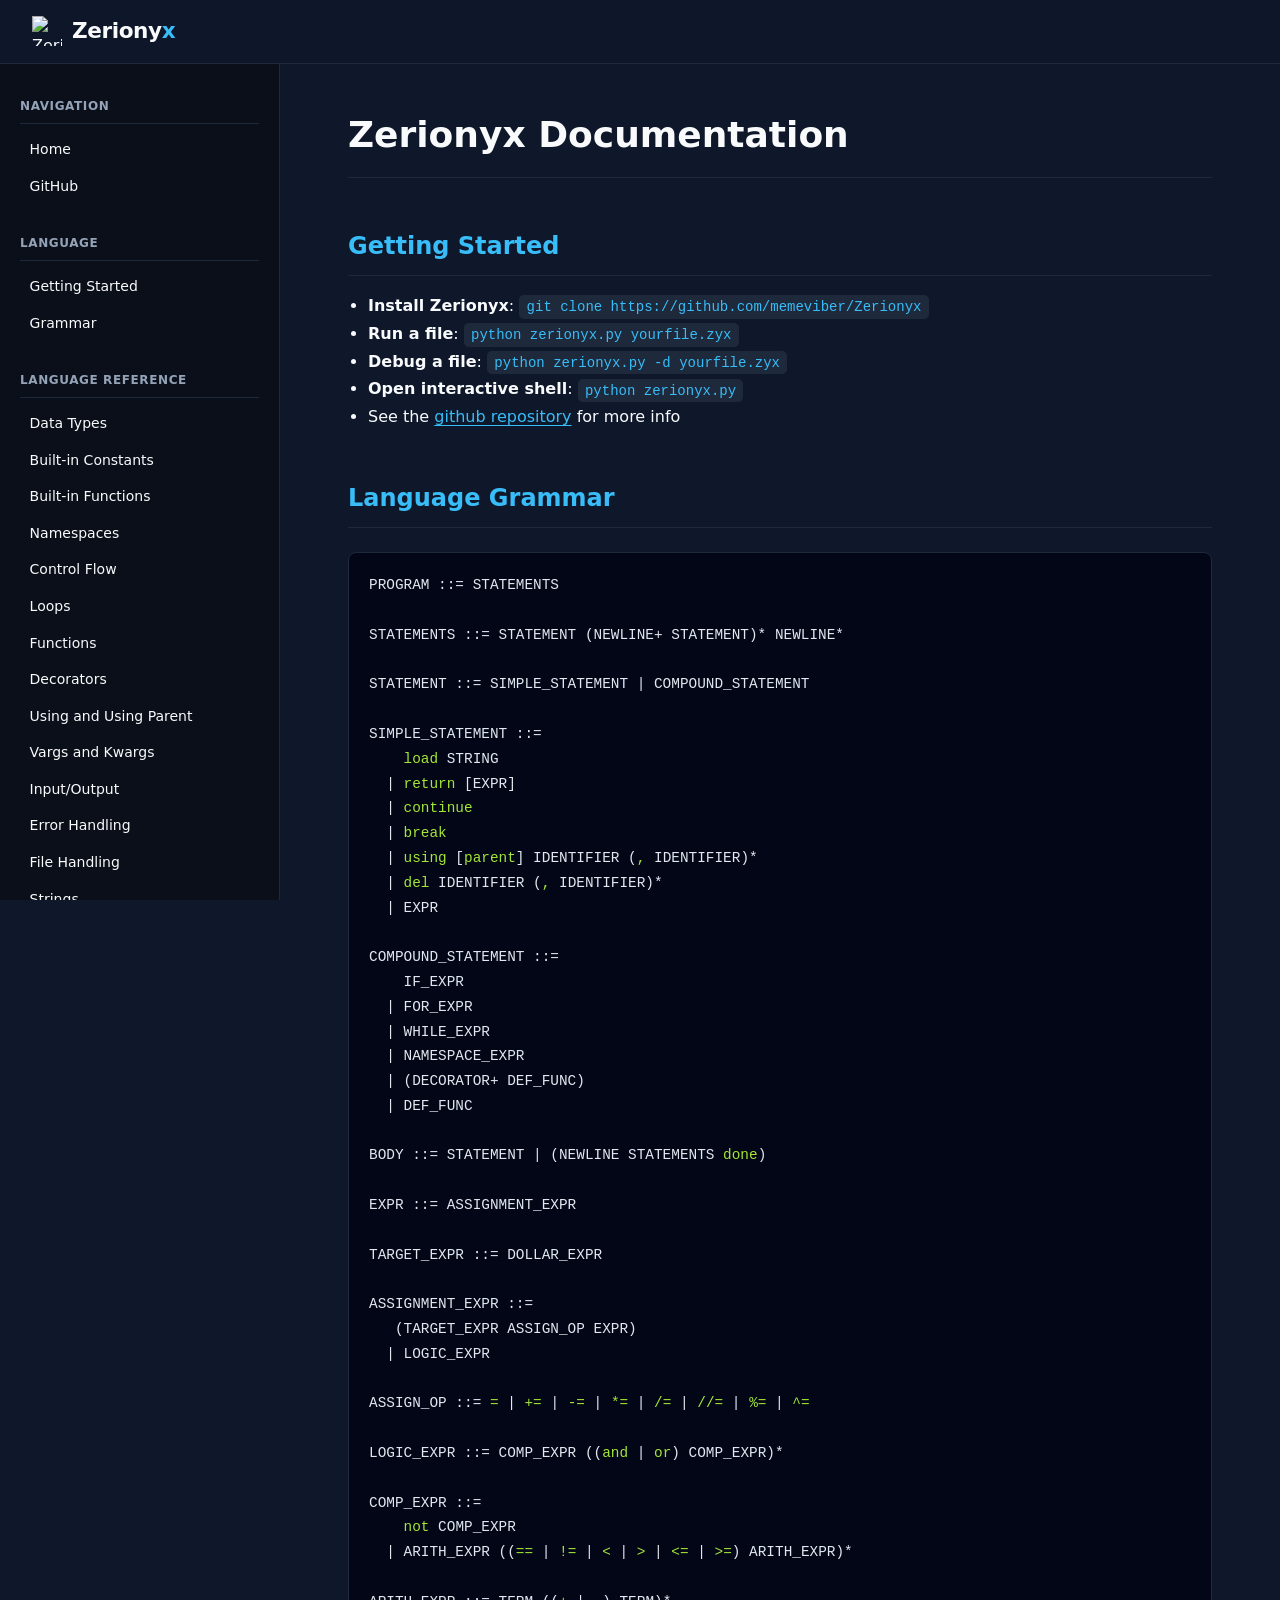
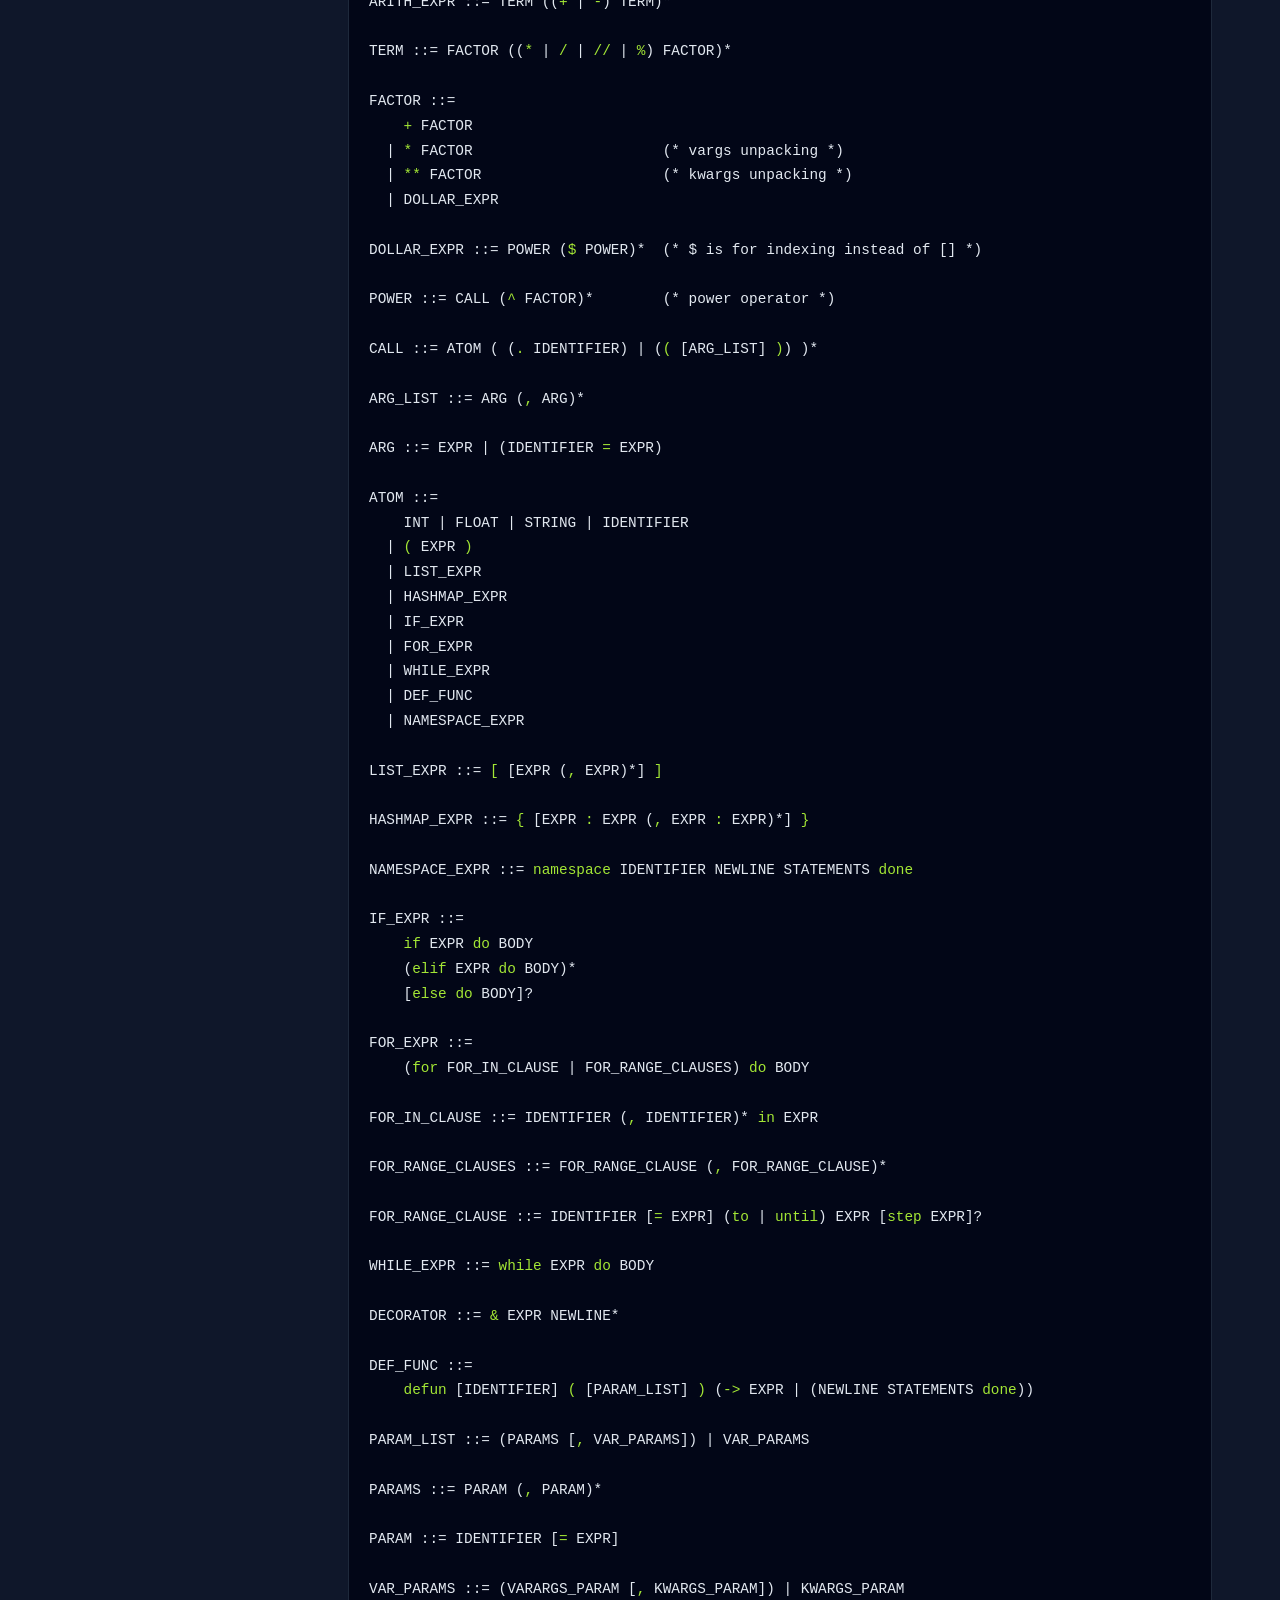
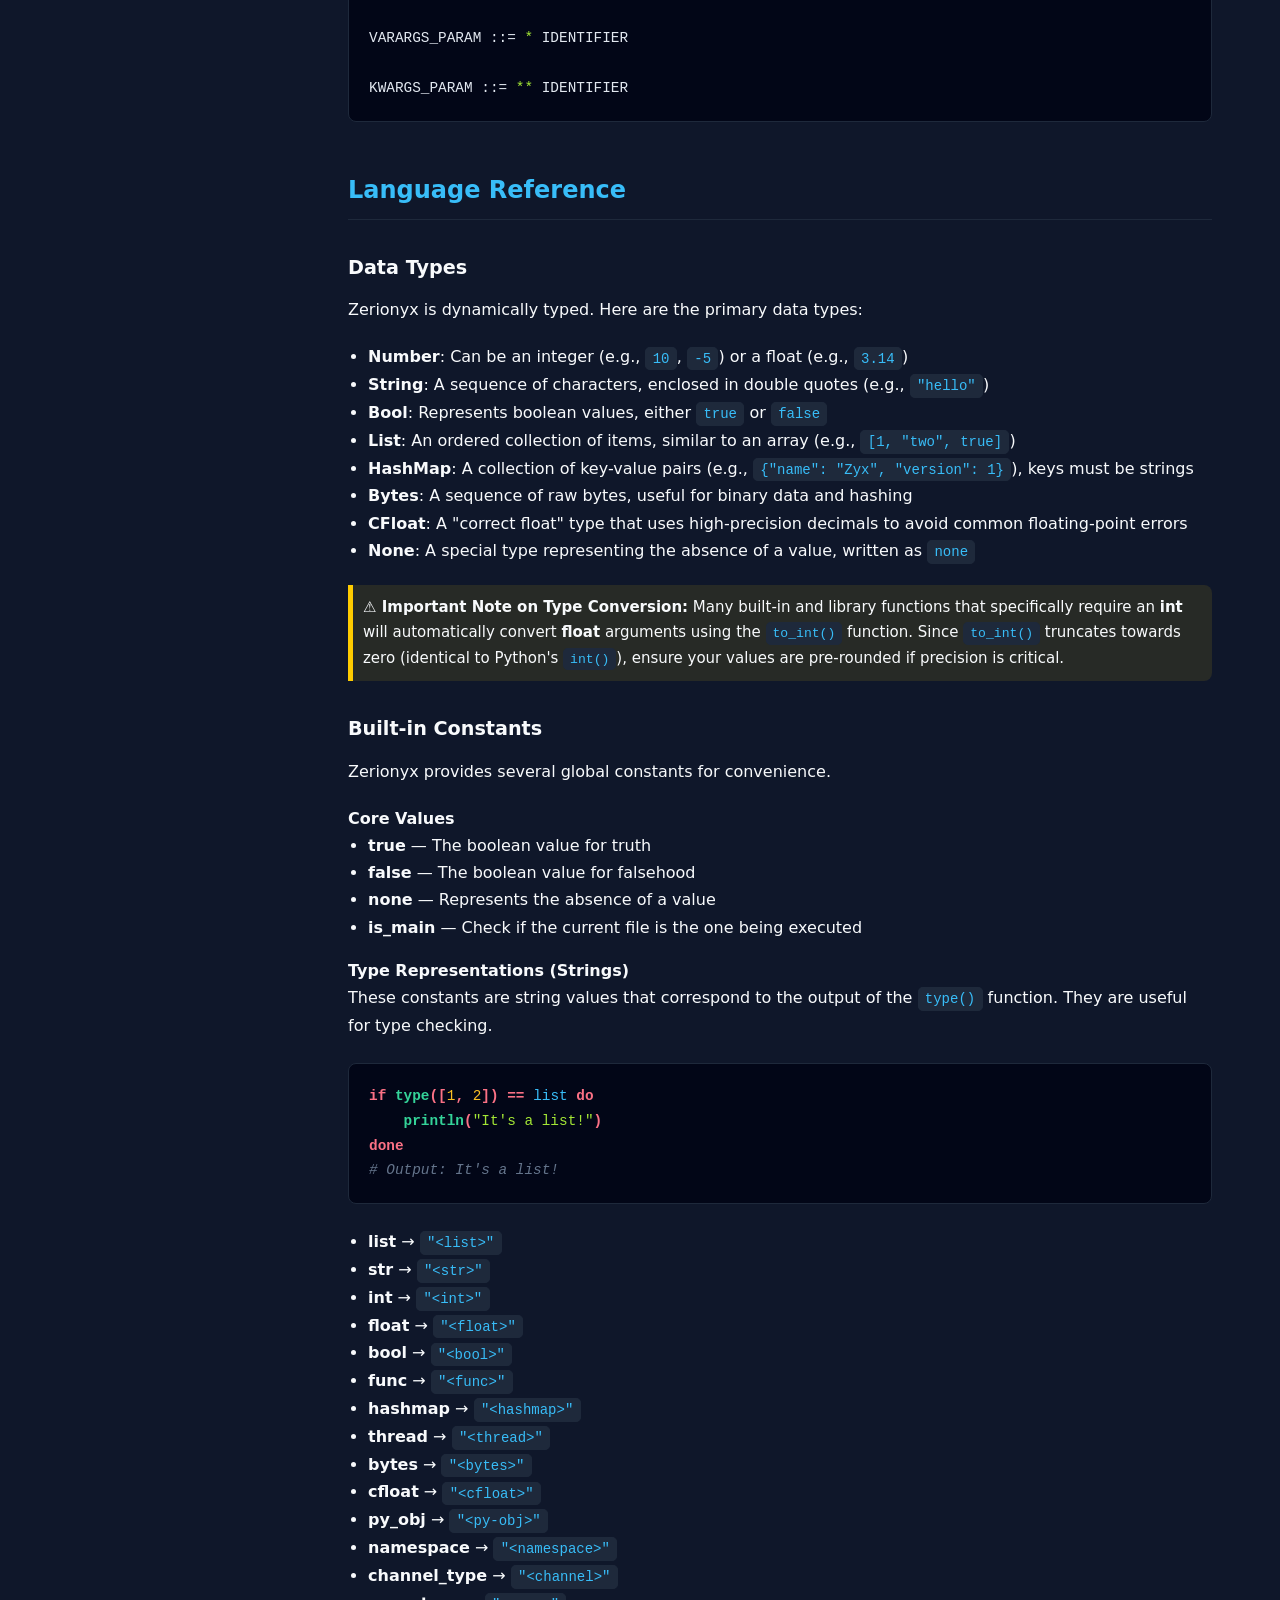
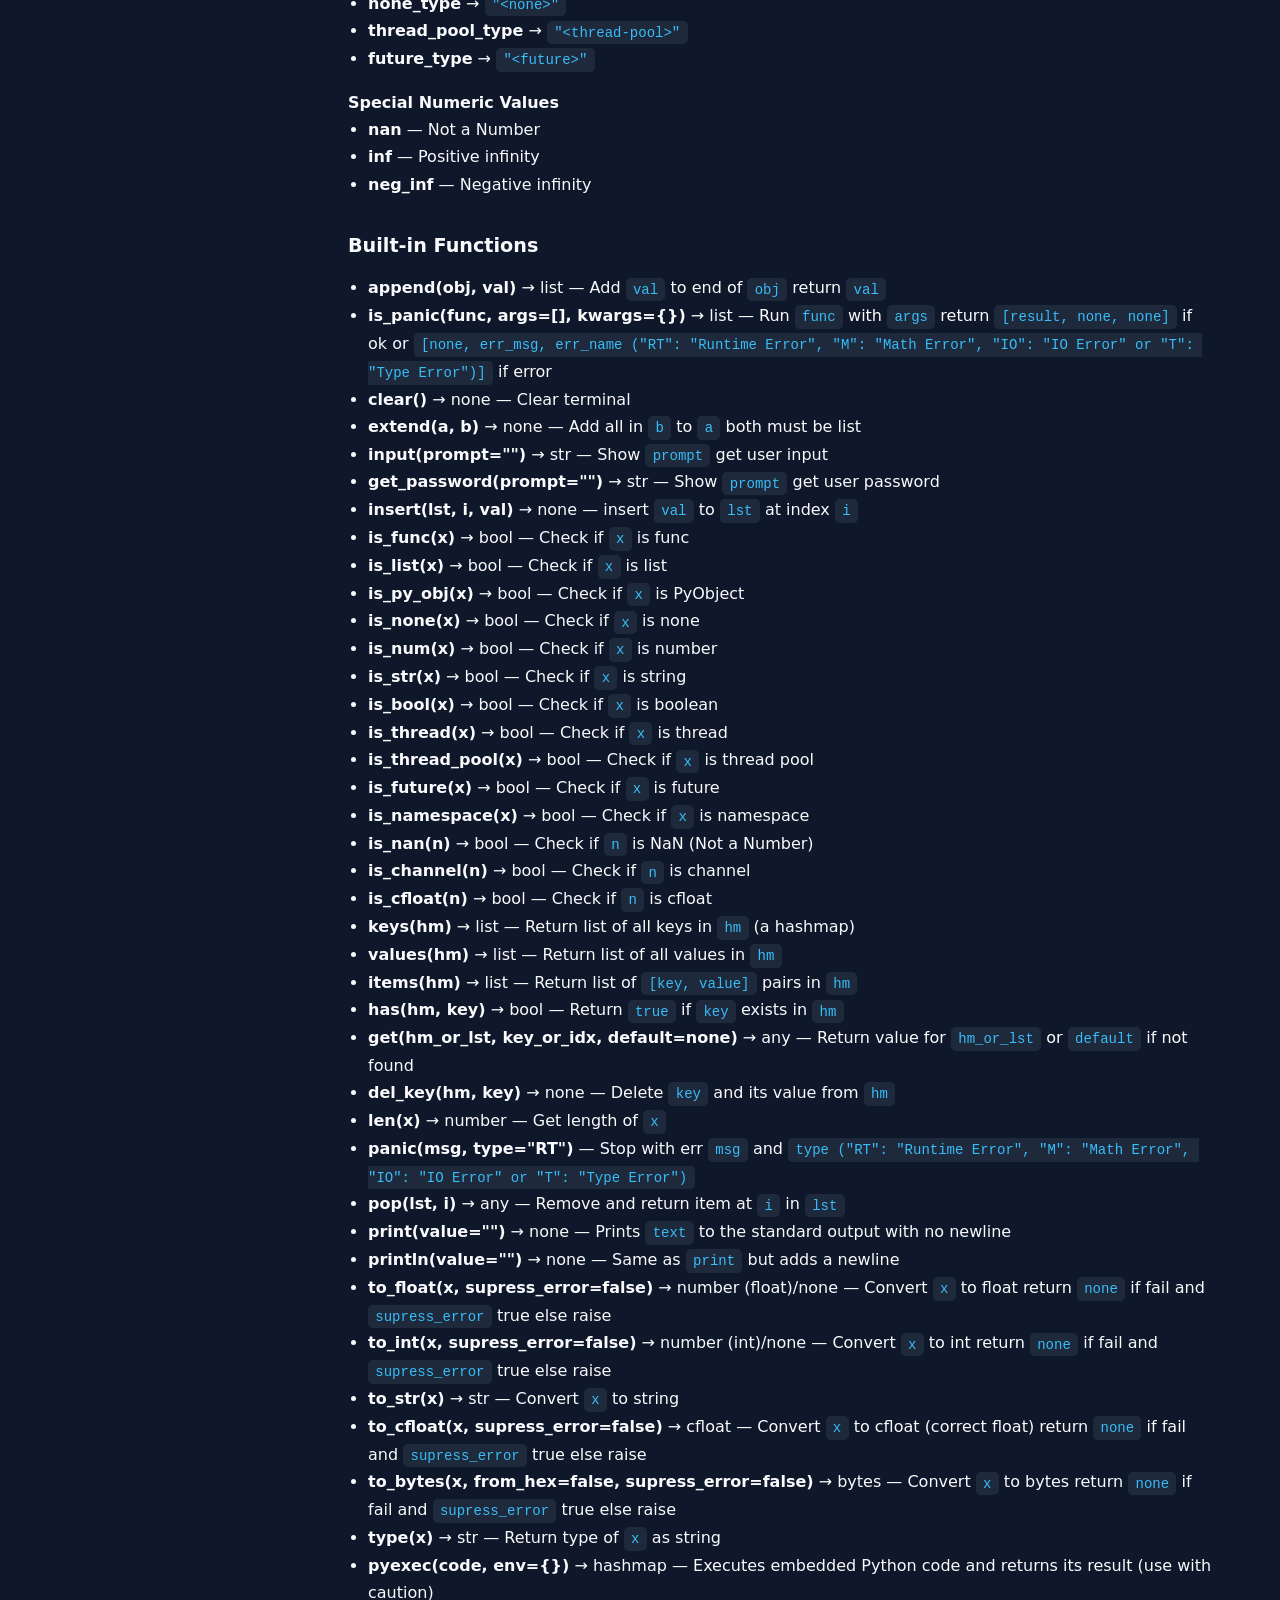
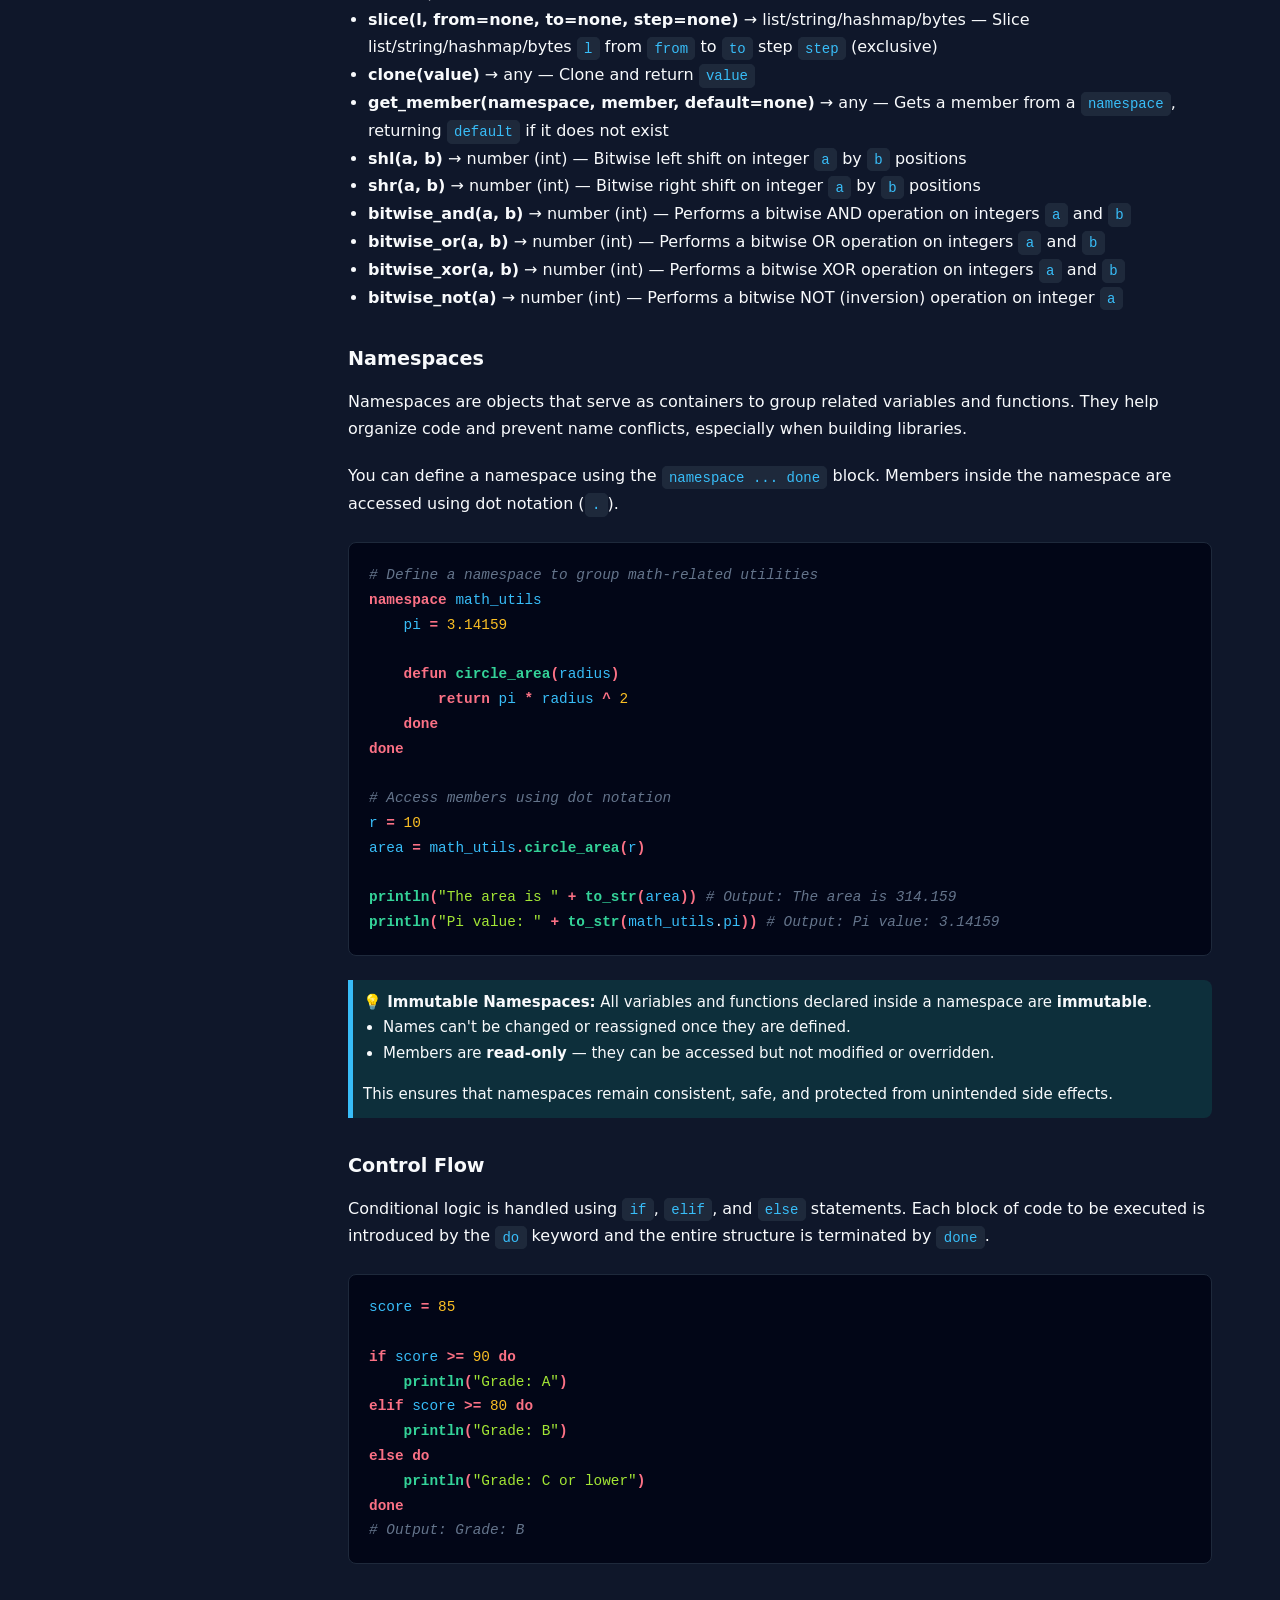
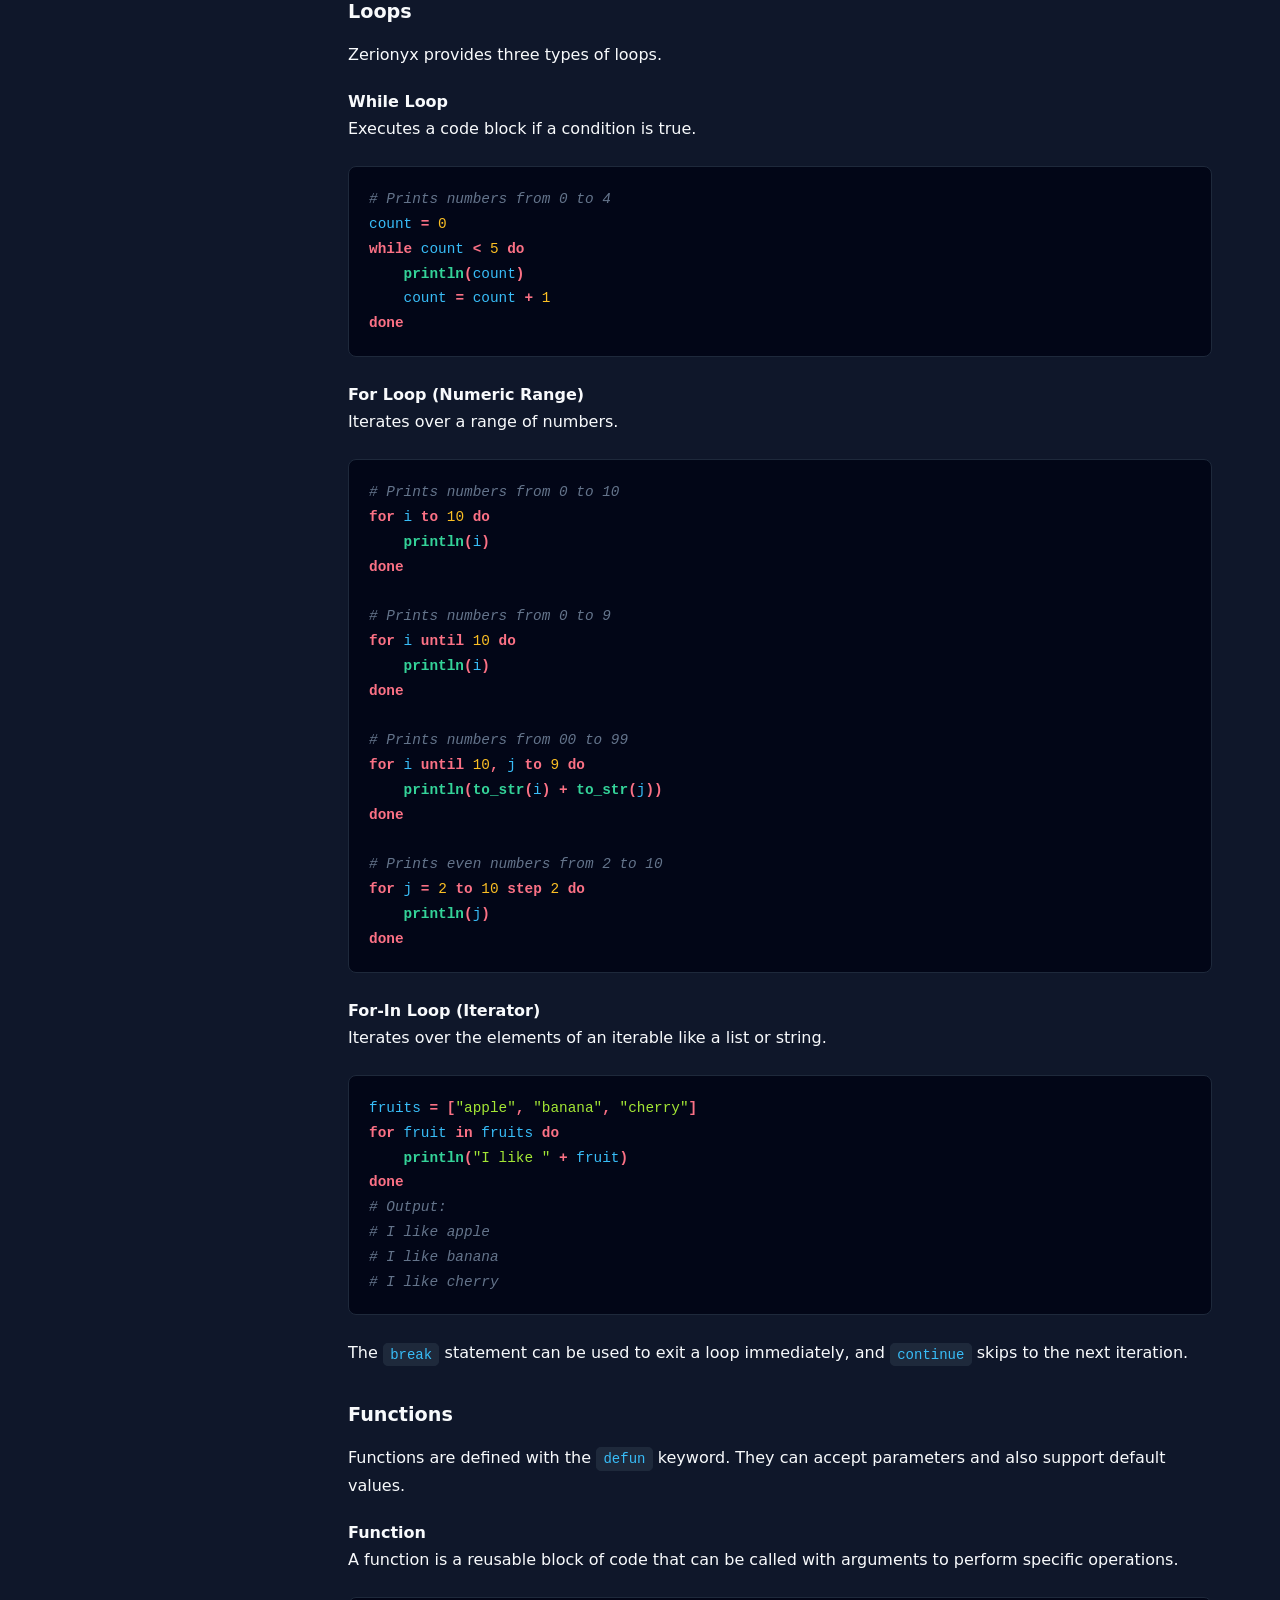
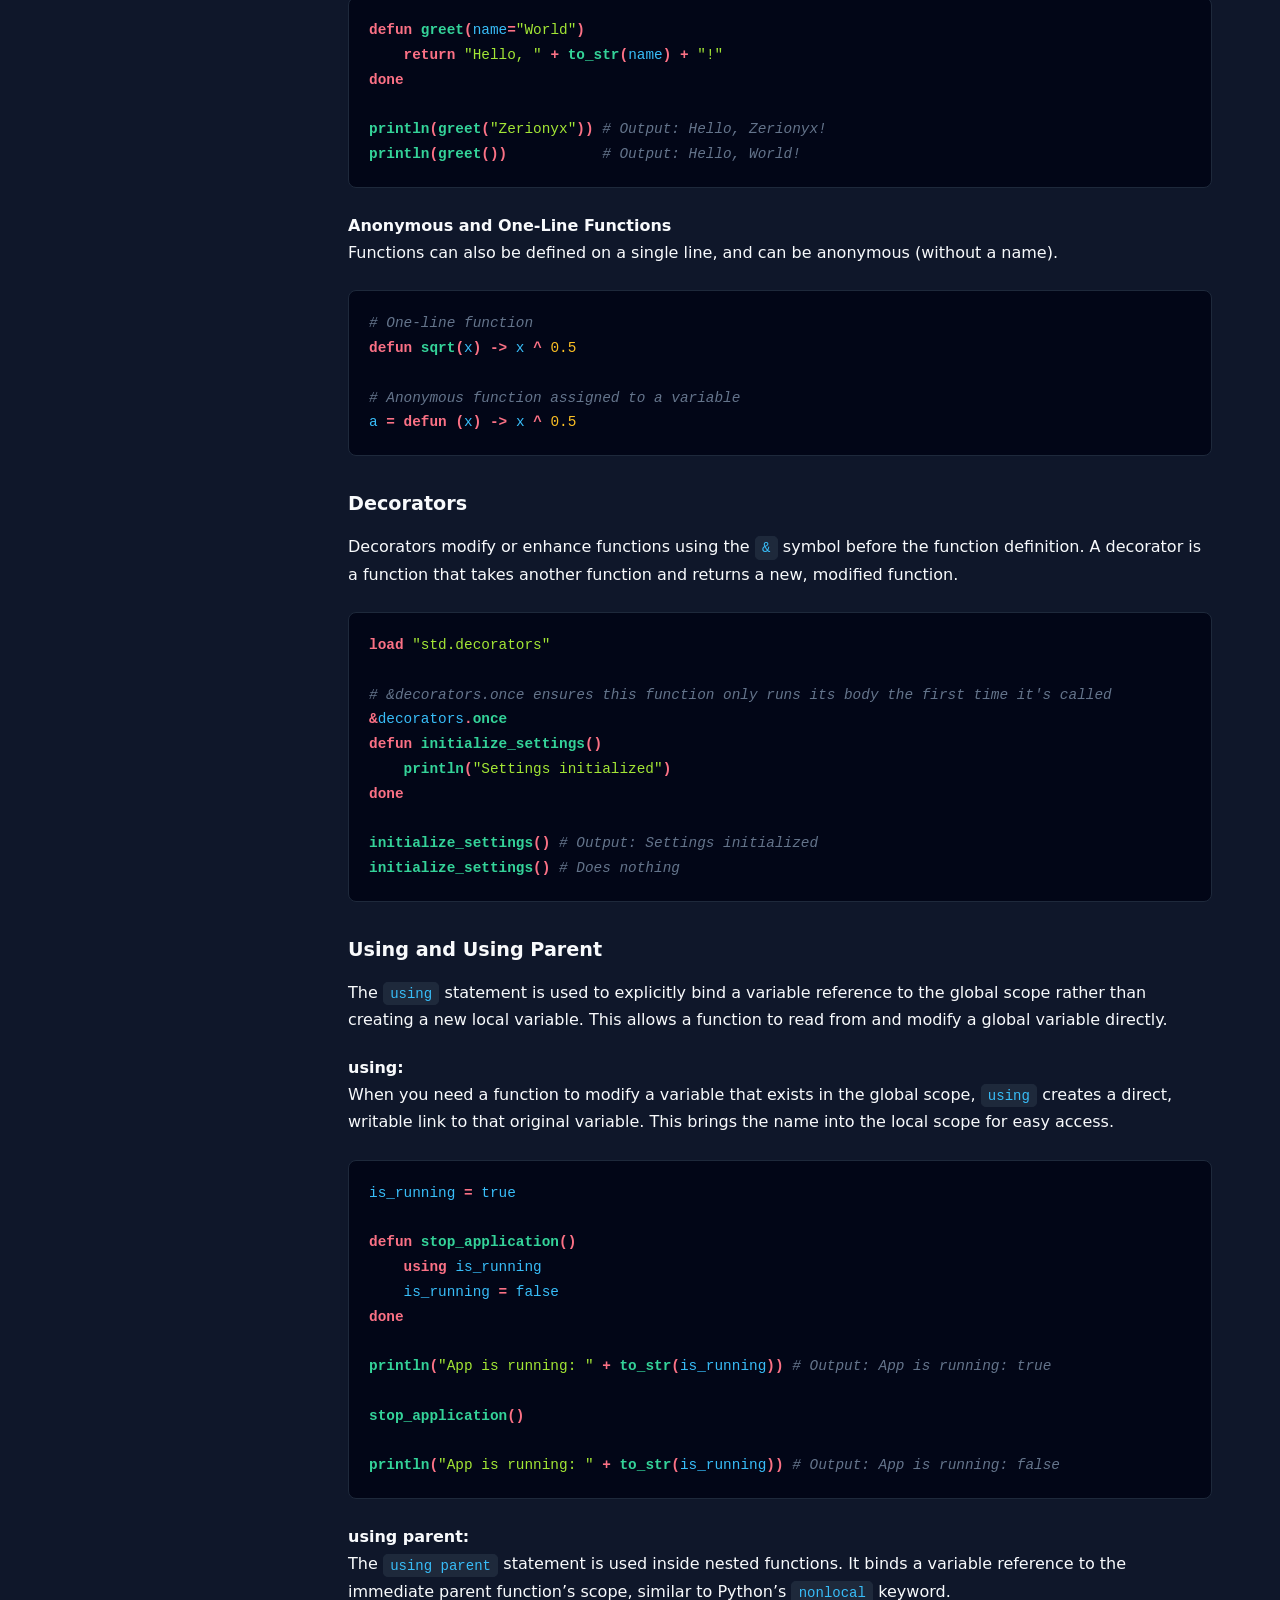
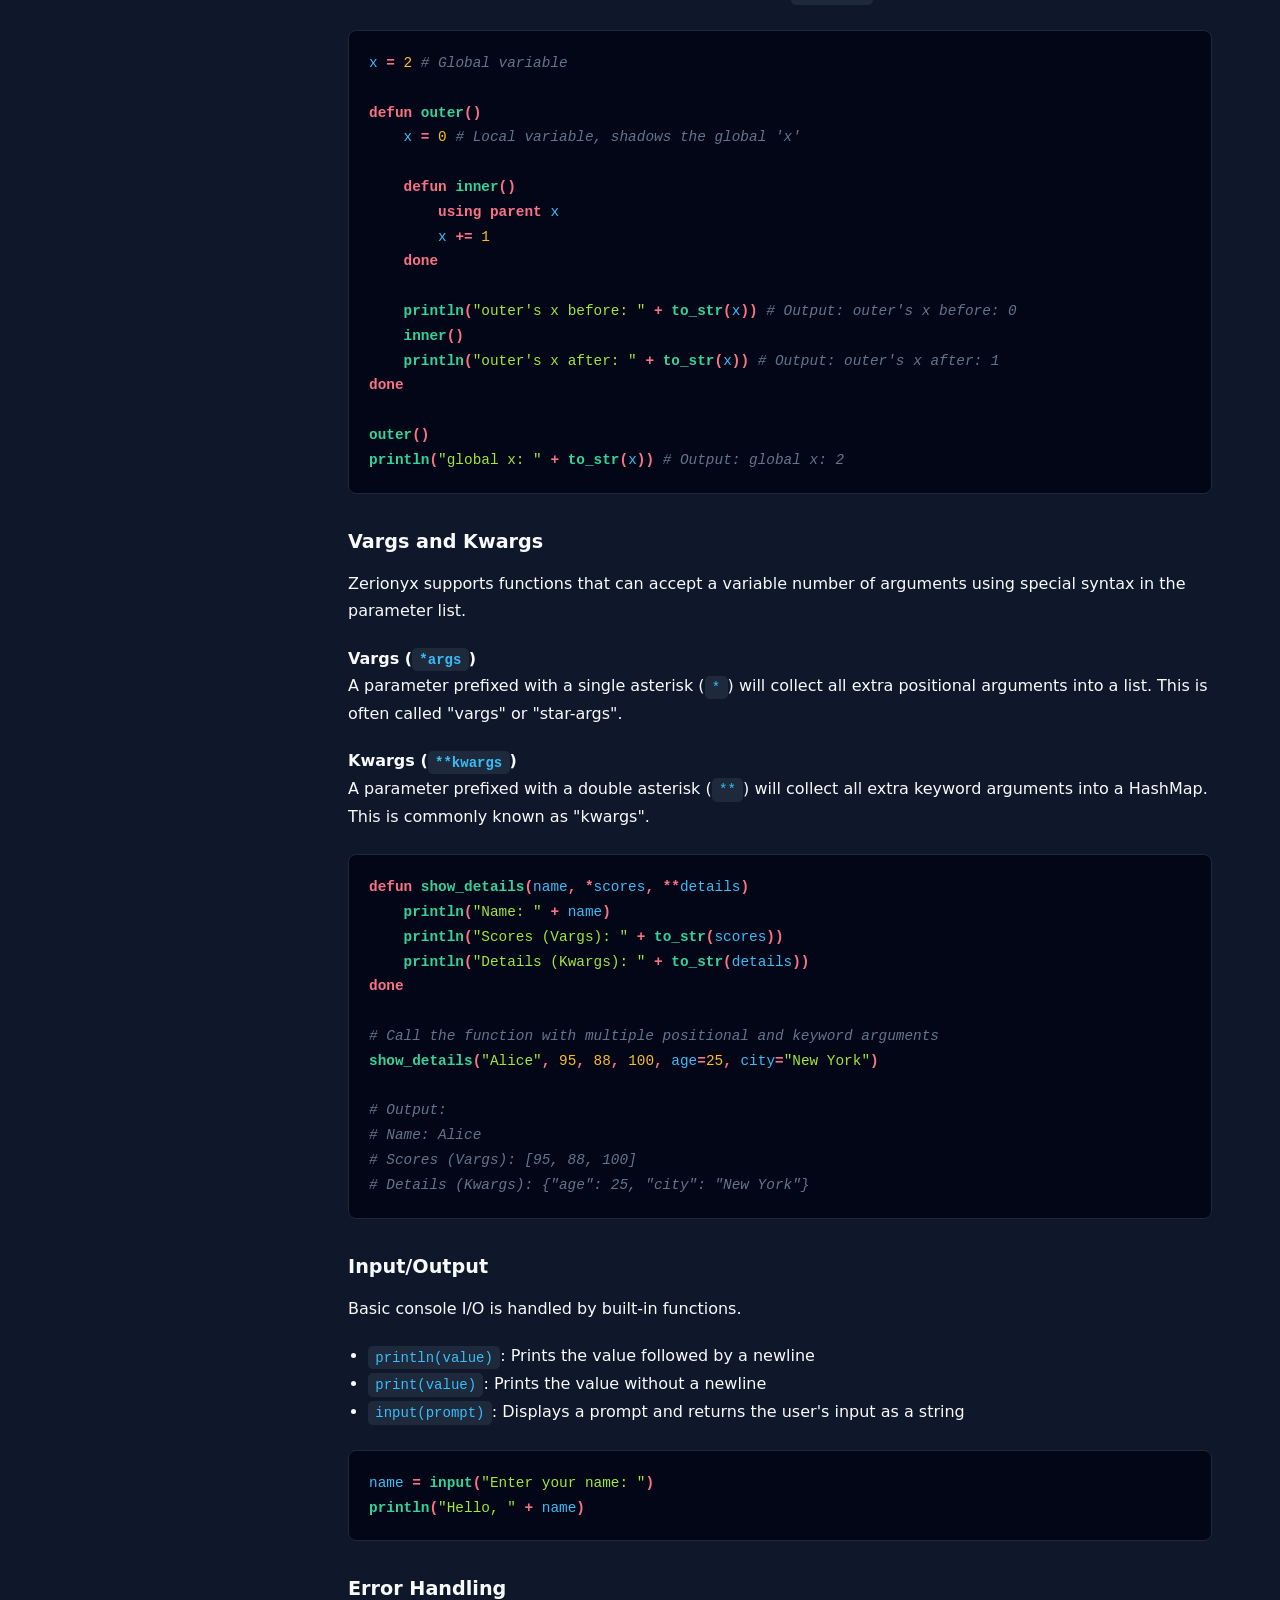
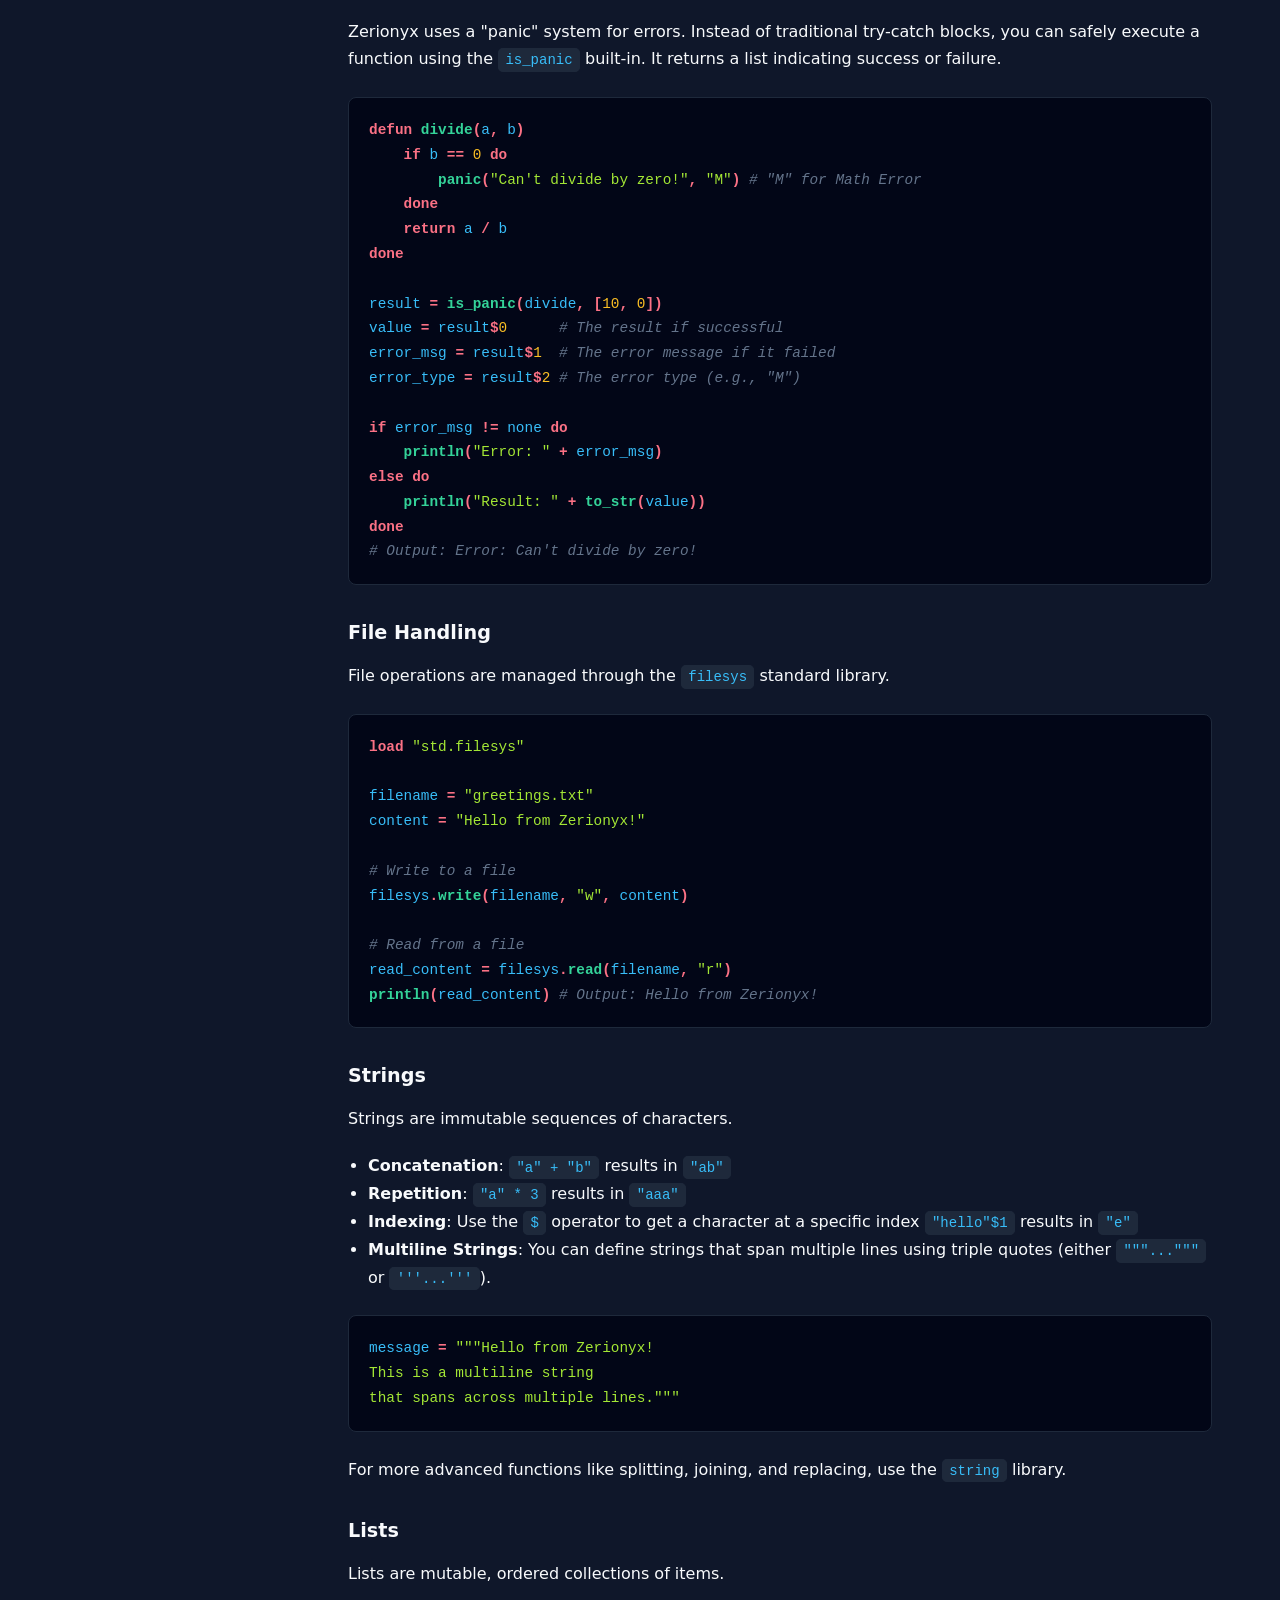
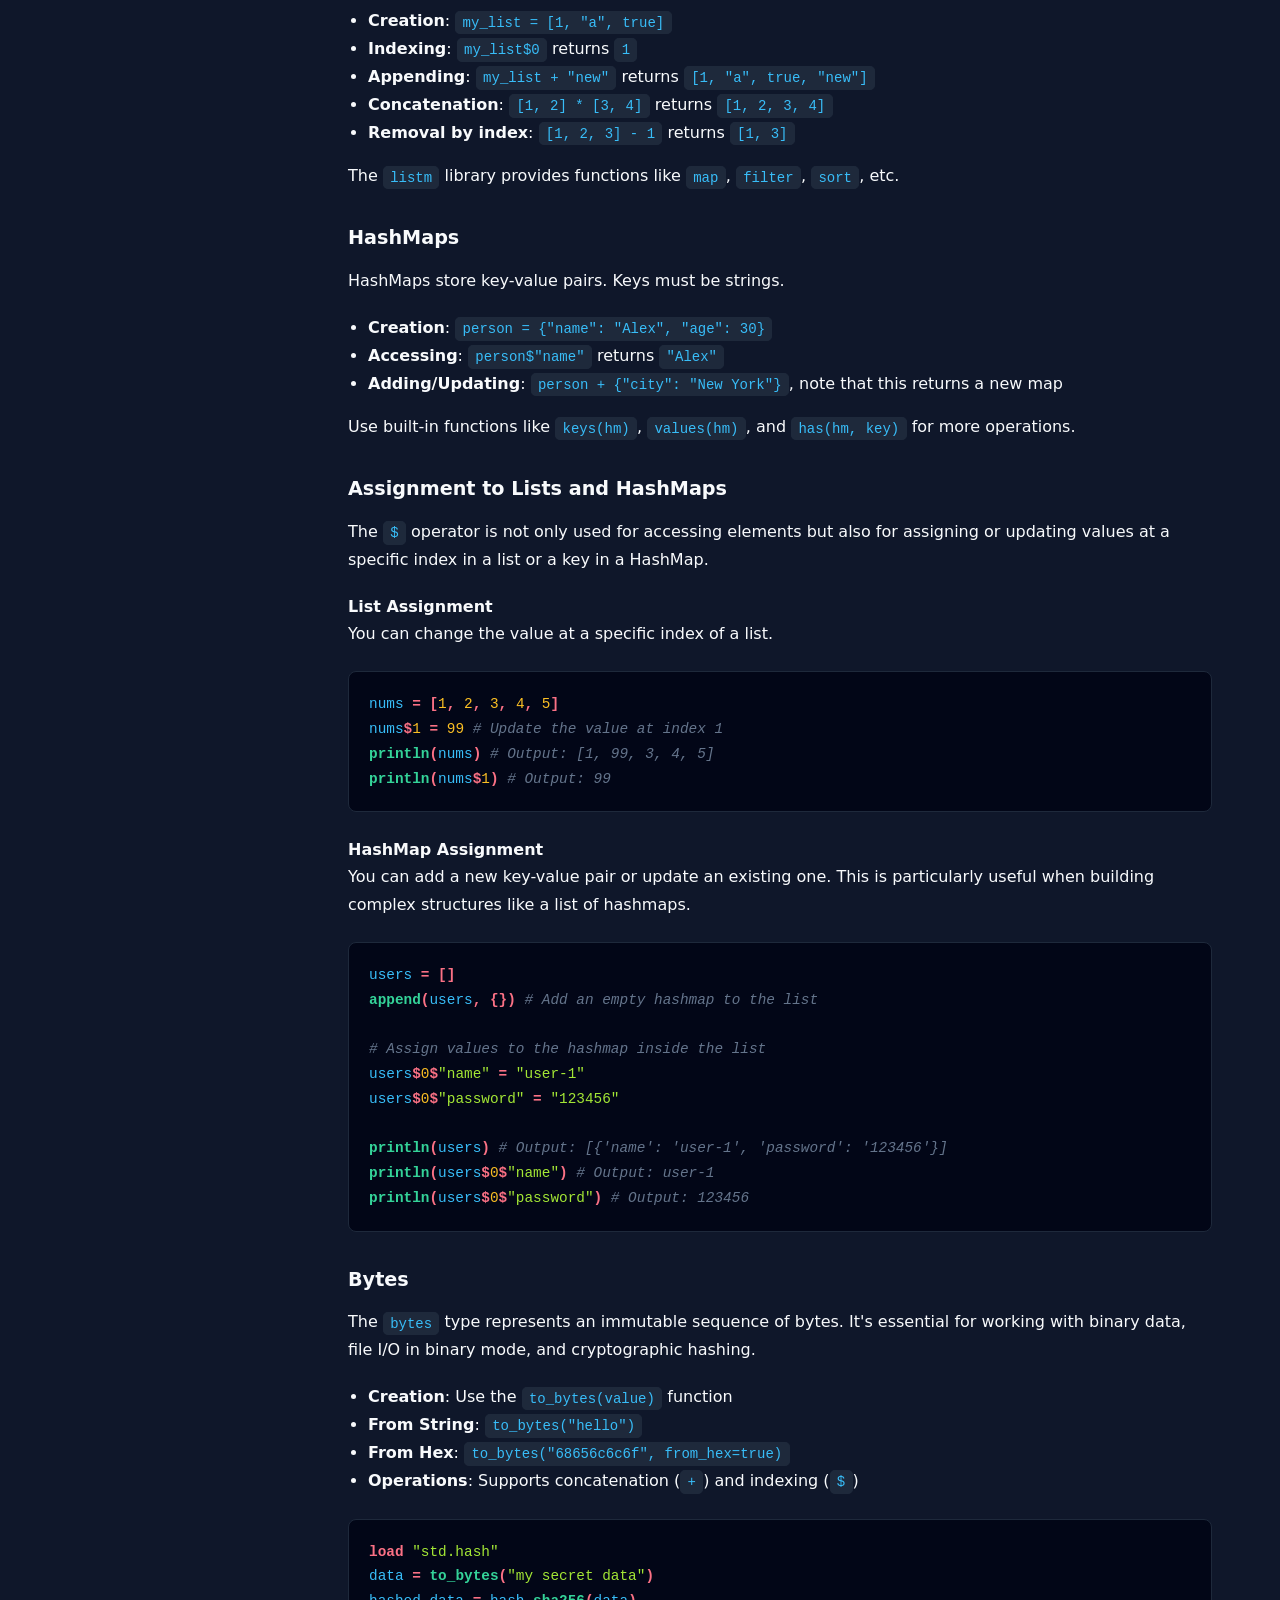
==== commit 56b0d573: "refactor: rename standard library namespace prefix from 'libs' to 'std'" ====
--- a/docs/docs.html
+++ b/docs/docs.html
@@ -63,7 +63,7 @@
                 <li><a href="#lib-listm">listm</a></li>
                 <li><a href="#lib-string">string</a></li>
                 <li><a href="#lib-math">math</a></li>
-                <li><a href="#lib-ffio">ffio</a></li>
+                <li><a href="#lib-filesys">filesys</a></li>
                 <li><a href="#lib-hash">hash</a></li>
                 <li><a href="#lib-memory">memory</a></li>
                 <li><a href="#lib-net">net</a></li>
@@ -563,7 +563,7 @@
                         definition. A decorator is a function that takes another function and returns a new, modified
                         function.</p>
 
-                    <pre><code class="highlight-Zerionyx"><span class="zyx-keyword">load</span> <span class="zyx-string">"libs.decorators"</span>
+                    <pre><code class="highlight-Zerionyx"><span class="zyx-keyword">load</span> <span class="zyx-string">"std.decorators"</span>
 
 <span class="zyx-comment"># &decorators.once ensures this function only runs its body the first time it's called</span>
 <span class="zyx-keyword">&</span><span class="zyx-var">decorators</span><span class="zyx-types">.</span><span class="zyx-func">once</span>
@@ -704,18 +704,18 @@
 
                 <section id="ref-file-handling">
                     <h3>File Handling</h3>
-                    <p>File operations are managed through the <code>ffio</code> standard library.</p>
-
-                    <pre><code class="highlight-Zerionyx"><span class="zyx-keyword">load</span> <span class="zyx-string">"libs.ffio"</span>
+                    <p>File operations are managed through the <code>filesys</code> standard library.</p>
+
+                    <pre><code class="highlight-Zerionyx"><span class="zyx-keyword">load</span> <span class="zyx-string">"std.filesys"</span>
 
 <span class="zyx-var">filename</span> <span class="zyx-types">=</span> <span class="zyx-string">"greetings.txt"</span>
 <span class="zyx-var">content</span> <span class="zyx-types">=</span> <span class="zyx-string">"Hello from Zerionyx!"</span>
 
 <span class="zyx-comment"># Write to a file</span>
-<span class="zyx-var">ffio</span><span class="zyx-types">.</span><span class="zyx-func">write</span><span class="zyx-types">(</span><span class="zyx-var">filename</span><span class="zyx-types">,</span> <span class="zyx-string">"w"</span><span class="zyx-types">,</span> <span class="zyx-var">content</span><span class="zyx-types">)</span>
+<span class="zyx-var">filesys</span><span class="zyx-types">.</span><span class="zyx-func">write</span><span class="zyx-types">(</span><span class="zyx-var">filename</span><span class="zyx-types">,</span> <span class="zyx-string">"w"</span><span class="zyx-types">,</span> <span class="zyx-var">content</span><span class="zyx-types">)</span>
 
 <span class="zyx-comment"># Read from a file</span>
-<span class="zyx-var">read_content</span> <span class="zyx-types">=</span> <span class="zyx-var">ffio</span><span class="zyx-types">.</span><span class="zyx-func">read</span><span class="zyx-types">(</span><span class="zyx-var">filename</span><span class="zyx-types">,</span> <span class="zyx-string">"r"</span><span class="zyx-types">)</span>
+<span class="zyx-var">read_content</span> <span class="zyx-types">=</span> <span class="zyx-var">filesys</span><span class="zyx-types">.</span><span class="zyx-func">read</span><span class="zyx-types">(</span><span class="zyx-var">filename</span><span class="zyx-types">,</span> <span class="zyx-string">"r"</span><span class="zyx-types">)</span>
 <span class="zyx-func">println</span><span class="zyx-types">(</span><span class="zyx-var">read_content</span><span class="zyx-types">)</span> <span class="zyx-comment"># Output: Hello from Zerionyx!</span>
 </code></pre>
                 </section>
@@ -813,7 +813,7 @@
                         <li><b>Operations</b>: Supports concatenation (<code>+</code>) and indexing (<code>$</code>)
                         </li>
                     </ul>
-                    <pre><code class="highlight-Zerionyx"><span class="zyx-keyword">load</span> <span class="zyx-string">"libs.hash"</span>
+                    <pre><code class="highlight-Zerionyx"><span class="zyx-keyword">load</span> <span class="zyx-string">"std.hash"</span>
 <span class="zyx-var">data</span> <span class="zyx-types">=</span> <span class="zyx-func">to_bytes</span><span class="zyx-types">(</span><span class="zyx-string">"my secret data"</span><span class="zyx-types">)</span>
 <span class="zyx-var">hashed_data</span> <span class="zyx-types">=</span> <span class="zyx-var">hash</span><span class="zyx-types">.</span><span class="zyx-func">sha256</span><span class="zyx-types">(</span><span class="zyx-var">data</span><span class="zyx-types">)</span>
 <span class="zyx-func">println</span><span class="zyx-types">(</span><span class="zyx-var">hashed_data</span><span class="zyx-types">)</span> <span class="zyx-comment"># Output: 323665373063323064...</span>
@@ -875,8 +875,8 @@
             <section id="standard-library">
                 <h2>Standard Library</h2>
                 <p>
-                    To use a library, add <code>load "libs.&lt;name&gt;"</code> at the top of your <b>.zyx</b> file.
-                    For example: <code>load "libs.math"</code>.
+                    To use a library, add <code>load "std.&lt;name&gt;"</code> at the top of your <b>.zyx</b> file.
+                    For example: <code>load "std.math"</code>.
                 </p>
 
                 <p>
@@ -891,7 +891,7 @@
                 </p>
 
                 <p>
-                    All official libraries under <code>libs.*</code> are already wrapped in their own namespaces.
+                    All official libraries under <code>std.*</code> are already wrapped in their own namespaces.
                     That&rsquo;s why you can use them right away, like <code>math.is_prime(314)</code>.
                 </p>
 
@@ -1012,8 +1012,8 @@
                         <li>Constants: <b>PI</b>, <b>E</b>, <b>ln2</b></li>
                     </ul>
                 </div>
-                <div id="lib-ffio">
-                    <h3>ffio.zyx (File Folder I/O)</h3>
+                <div id="lib-filesys">
+                    <h3>filesys.zyx</h3>
                     <ul>
                         <li><b>write(file, mode, text)</b> &rarr; none &mdash; Write <code>text</code> to
                             <code>file</code> with
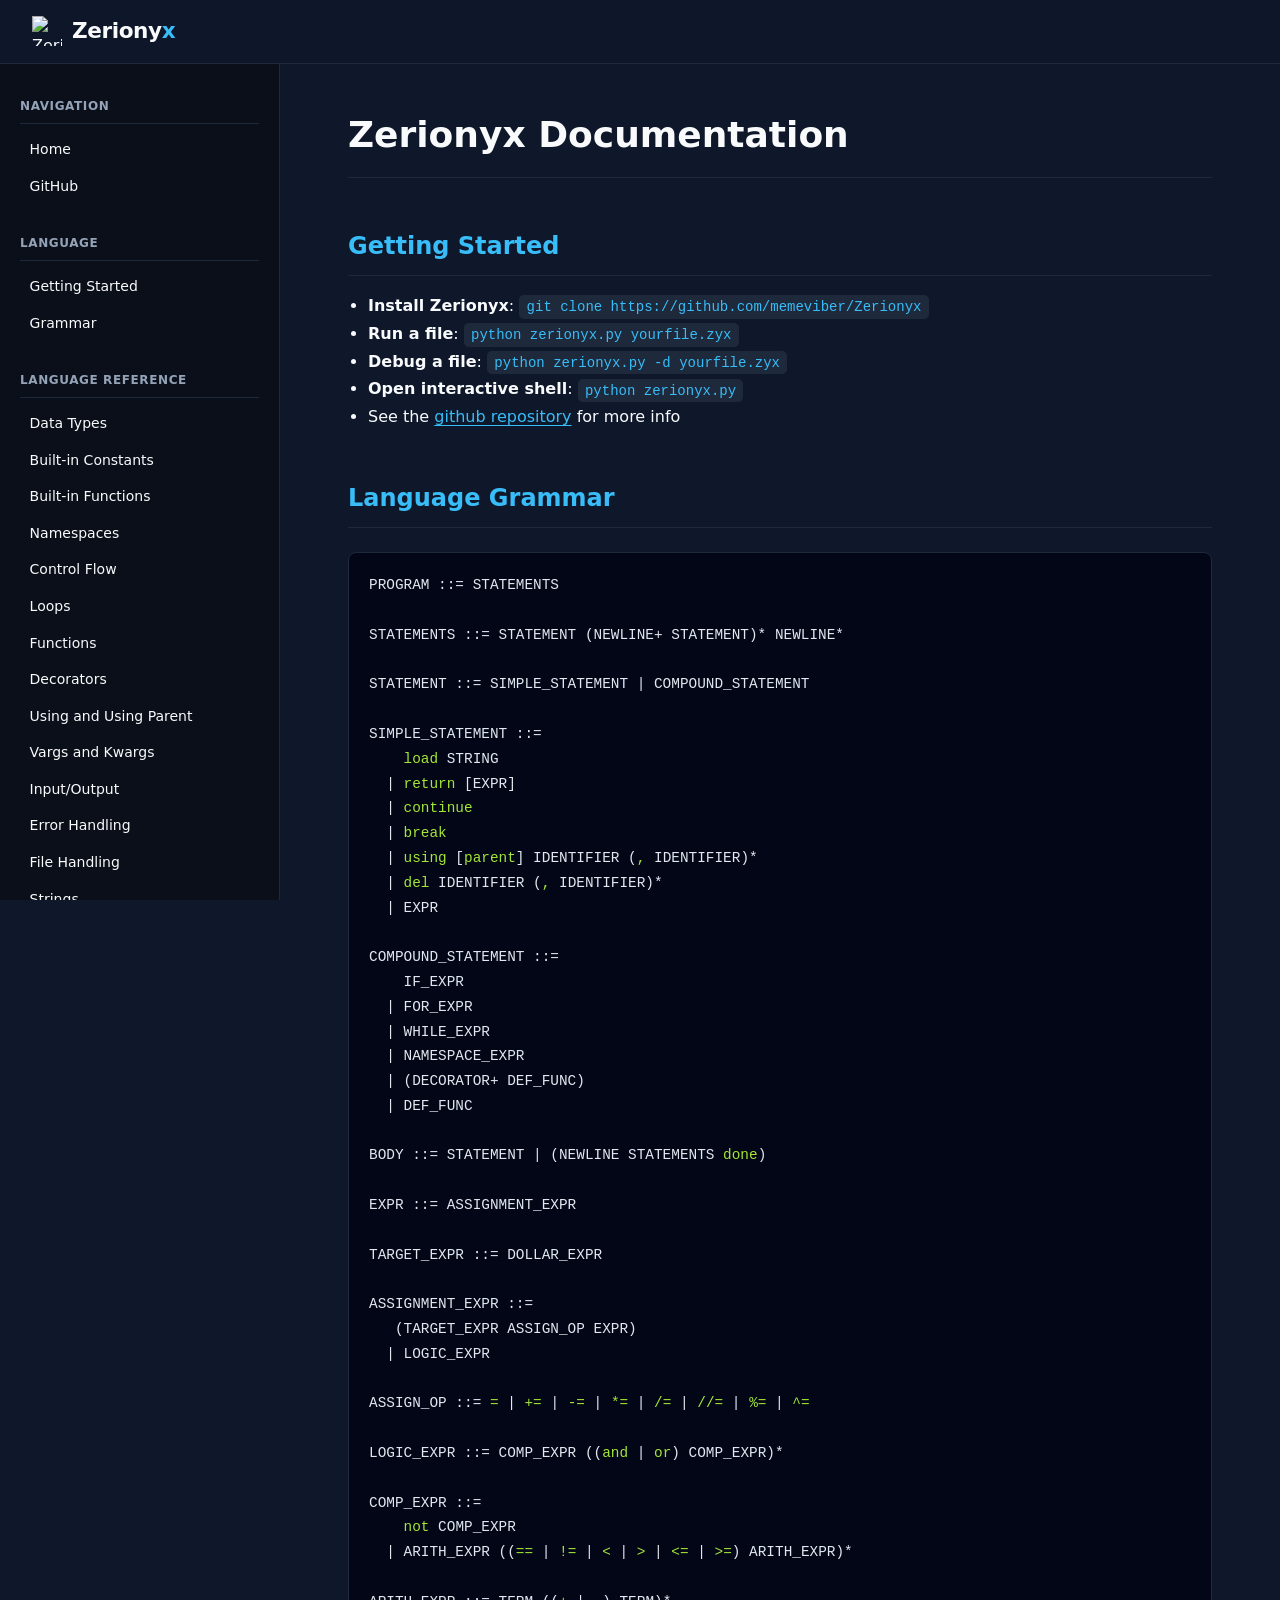
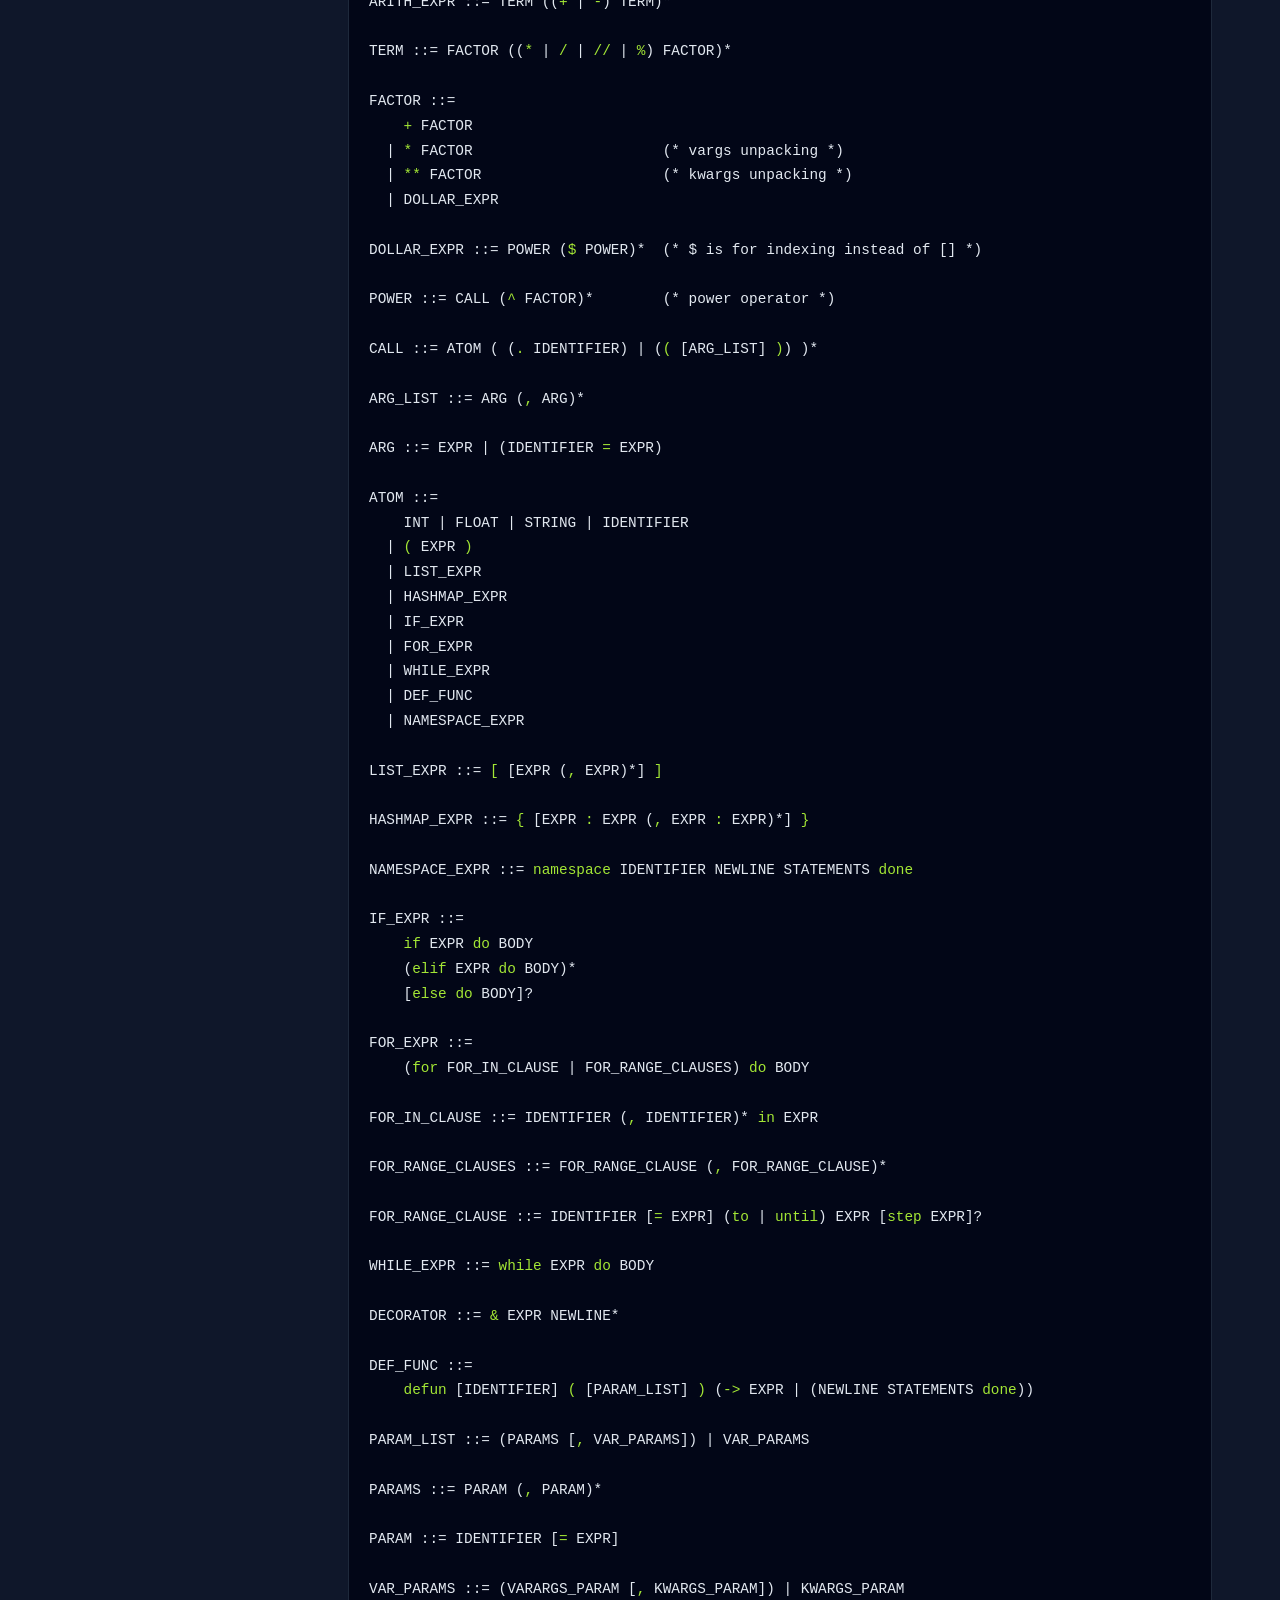
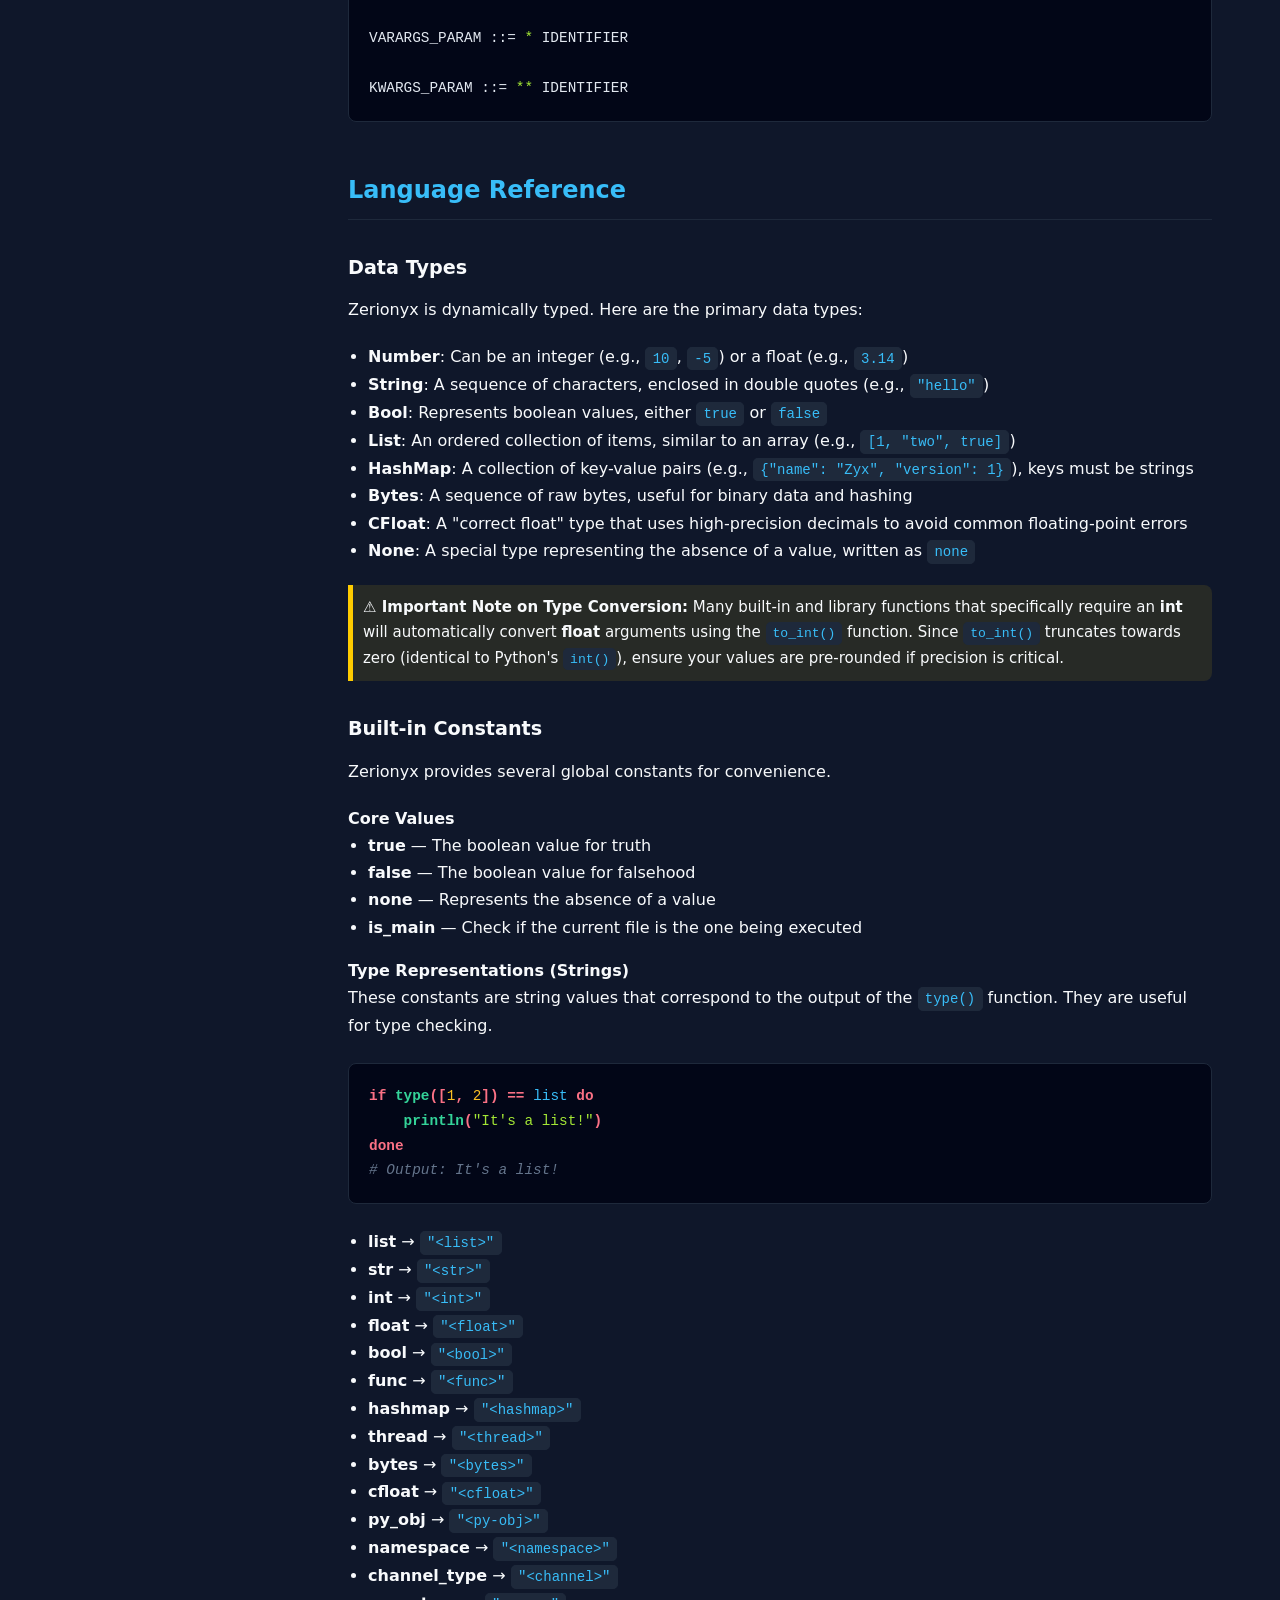
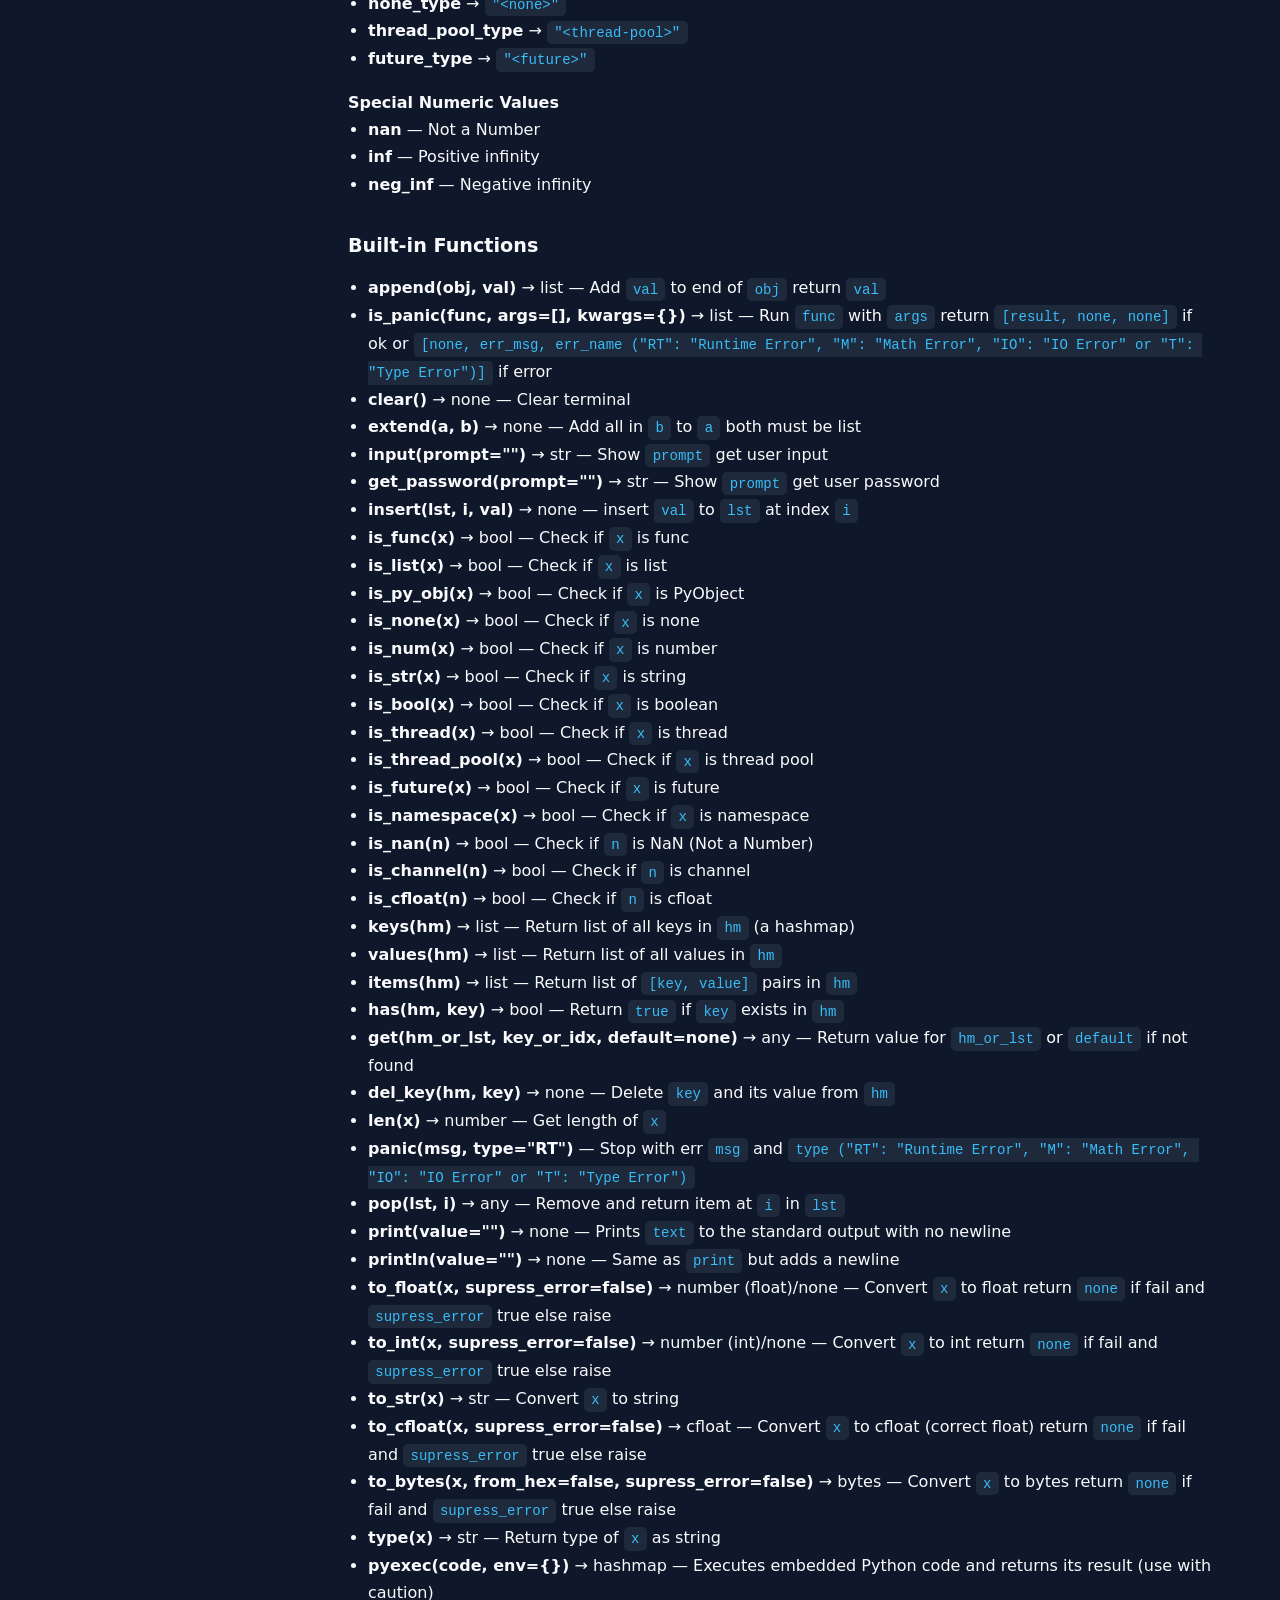
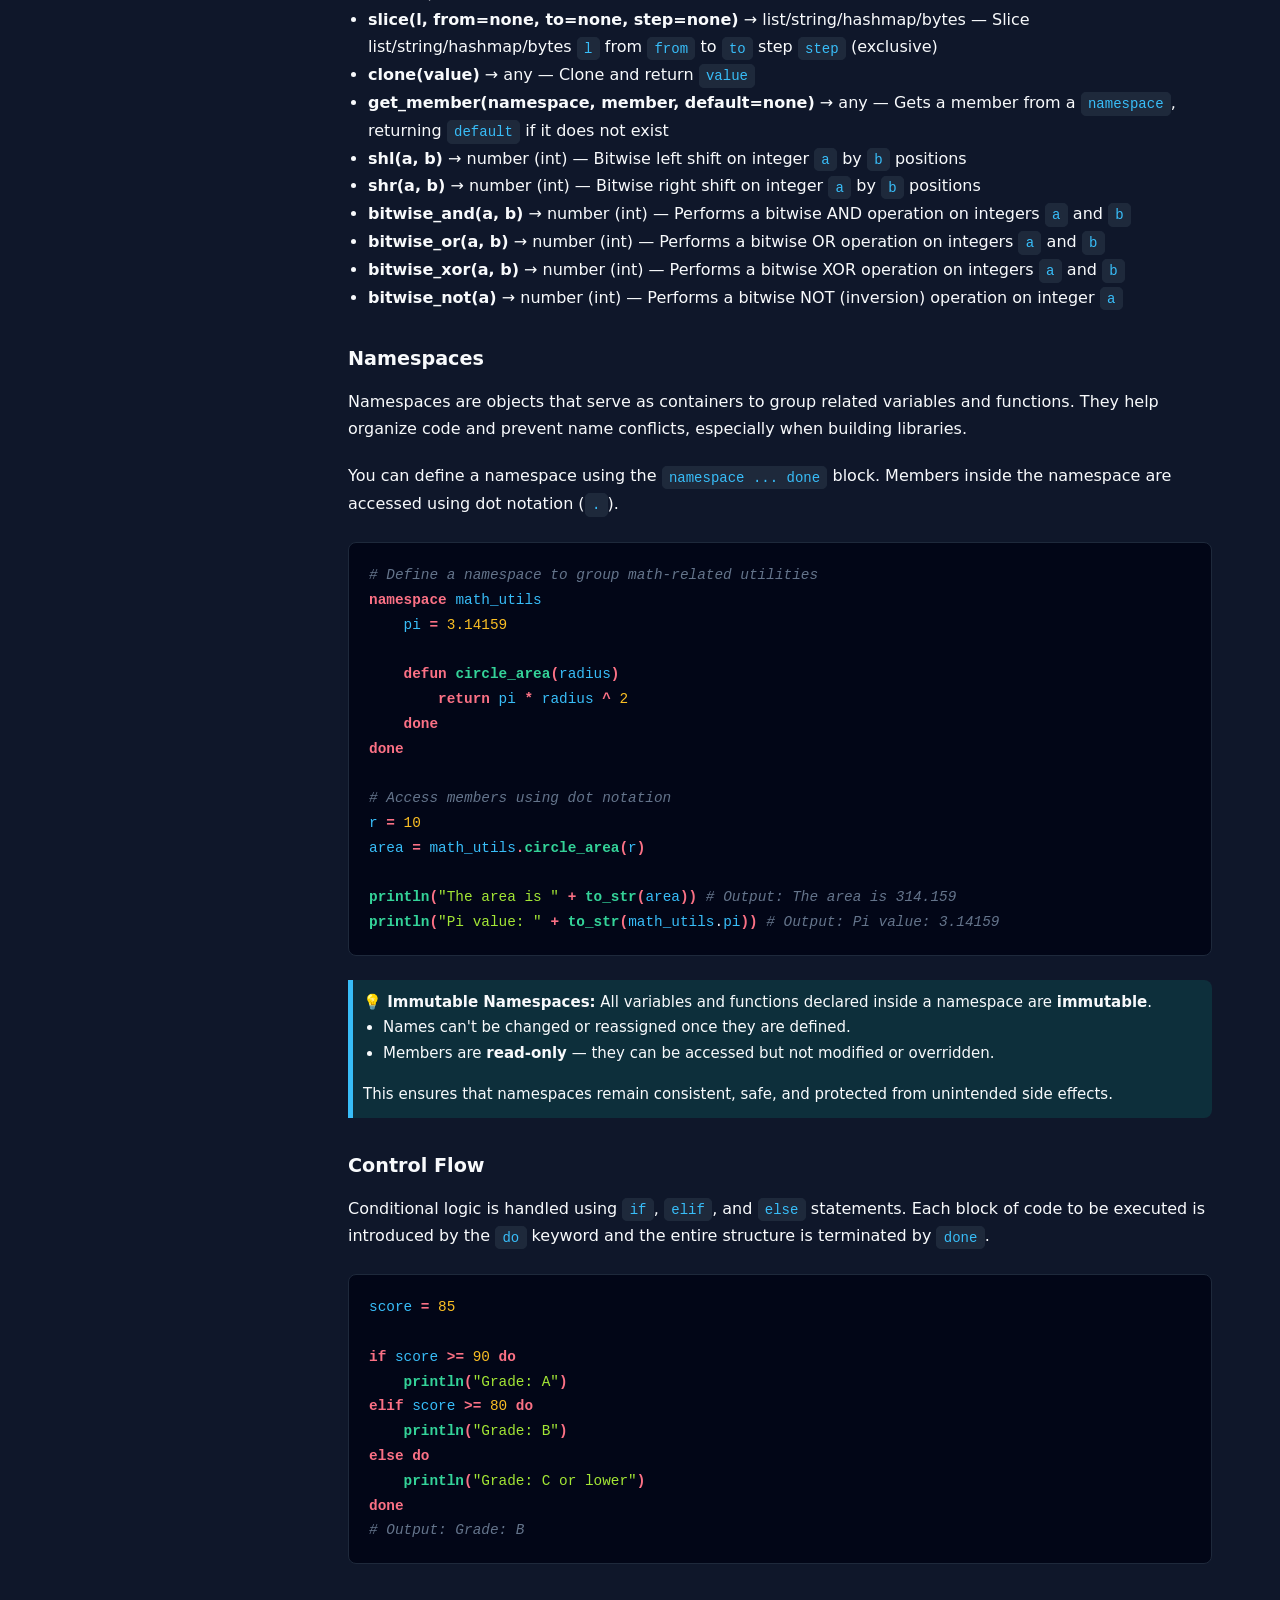
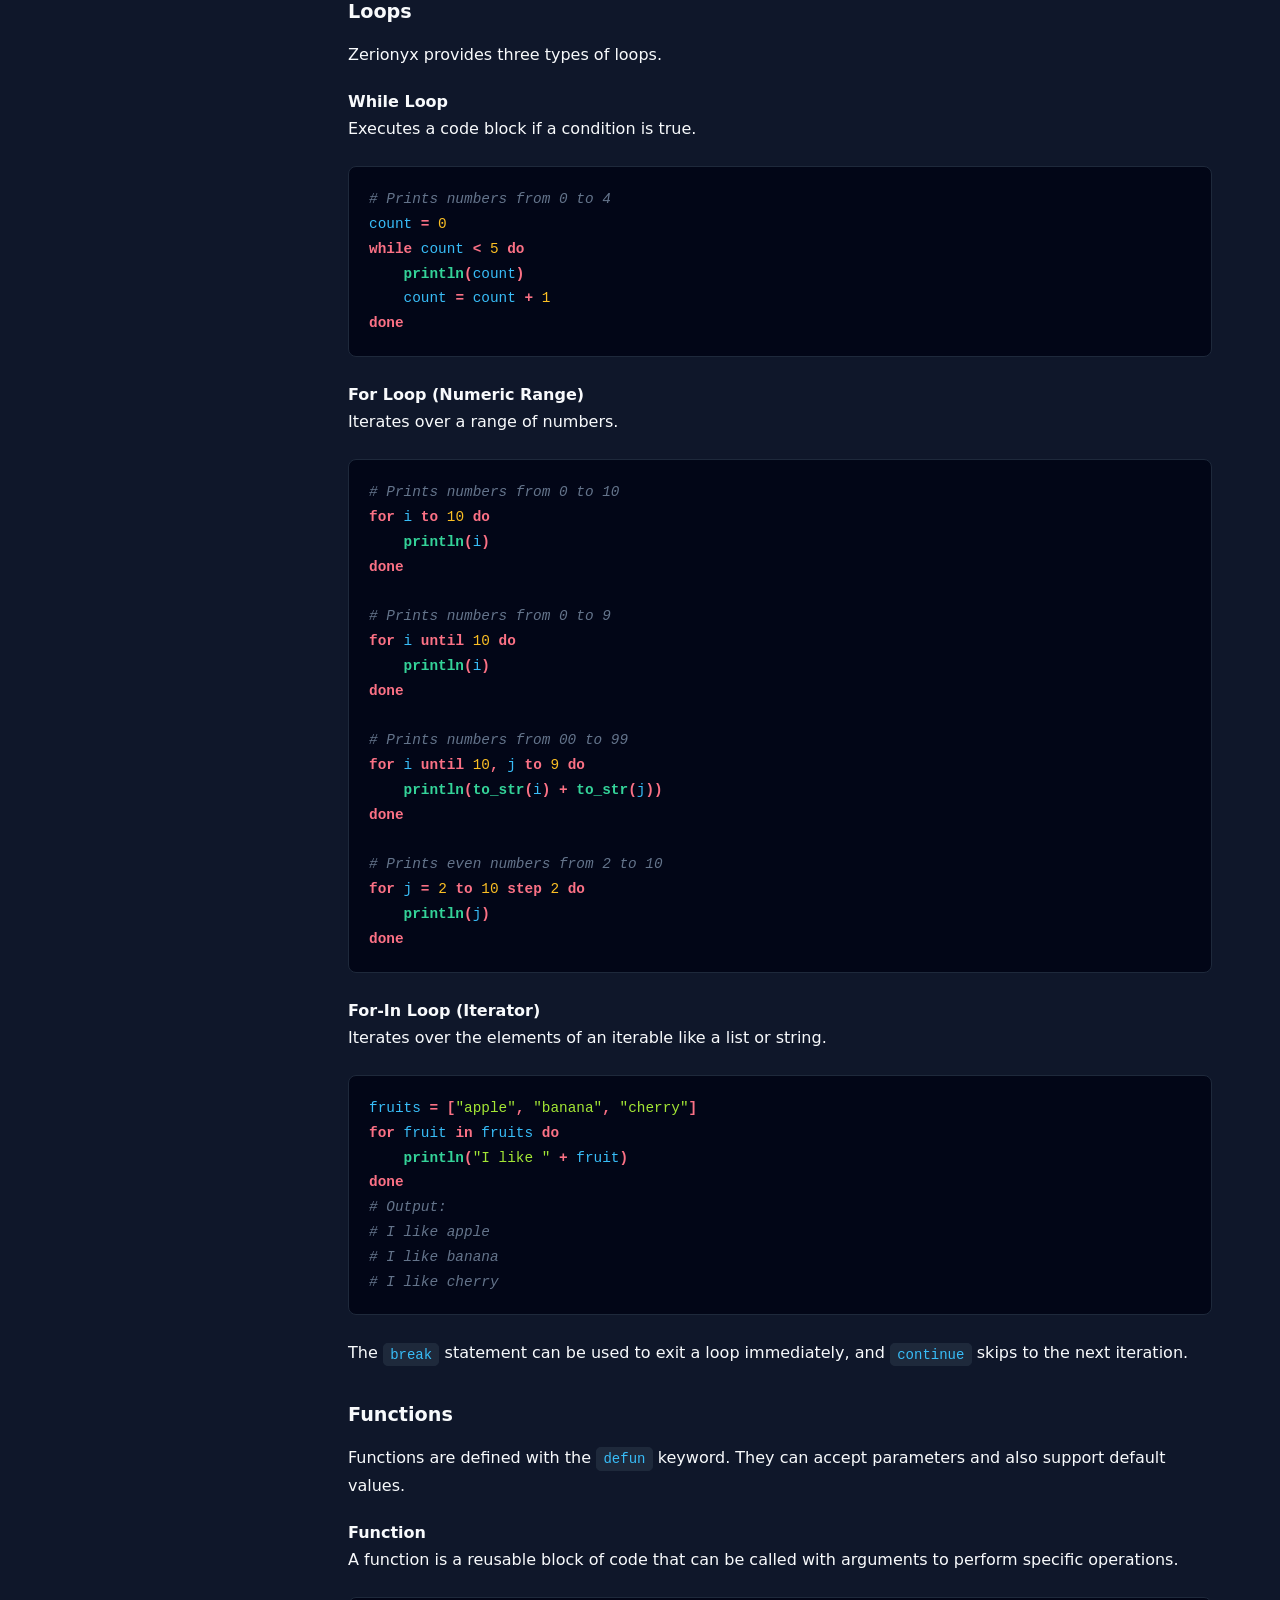
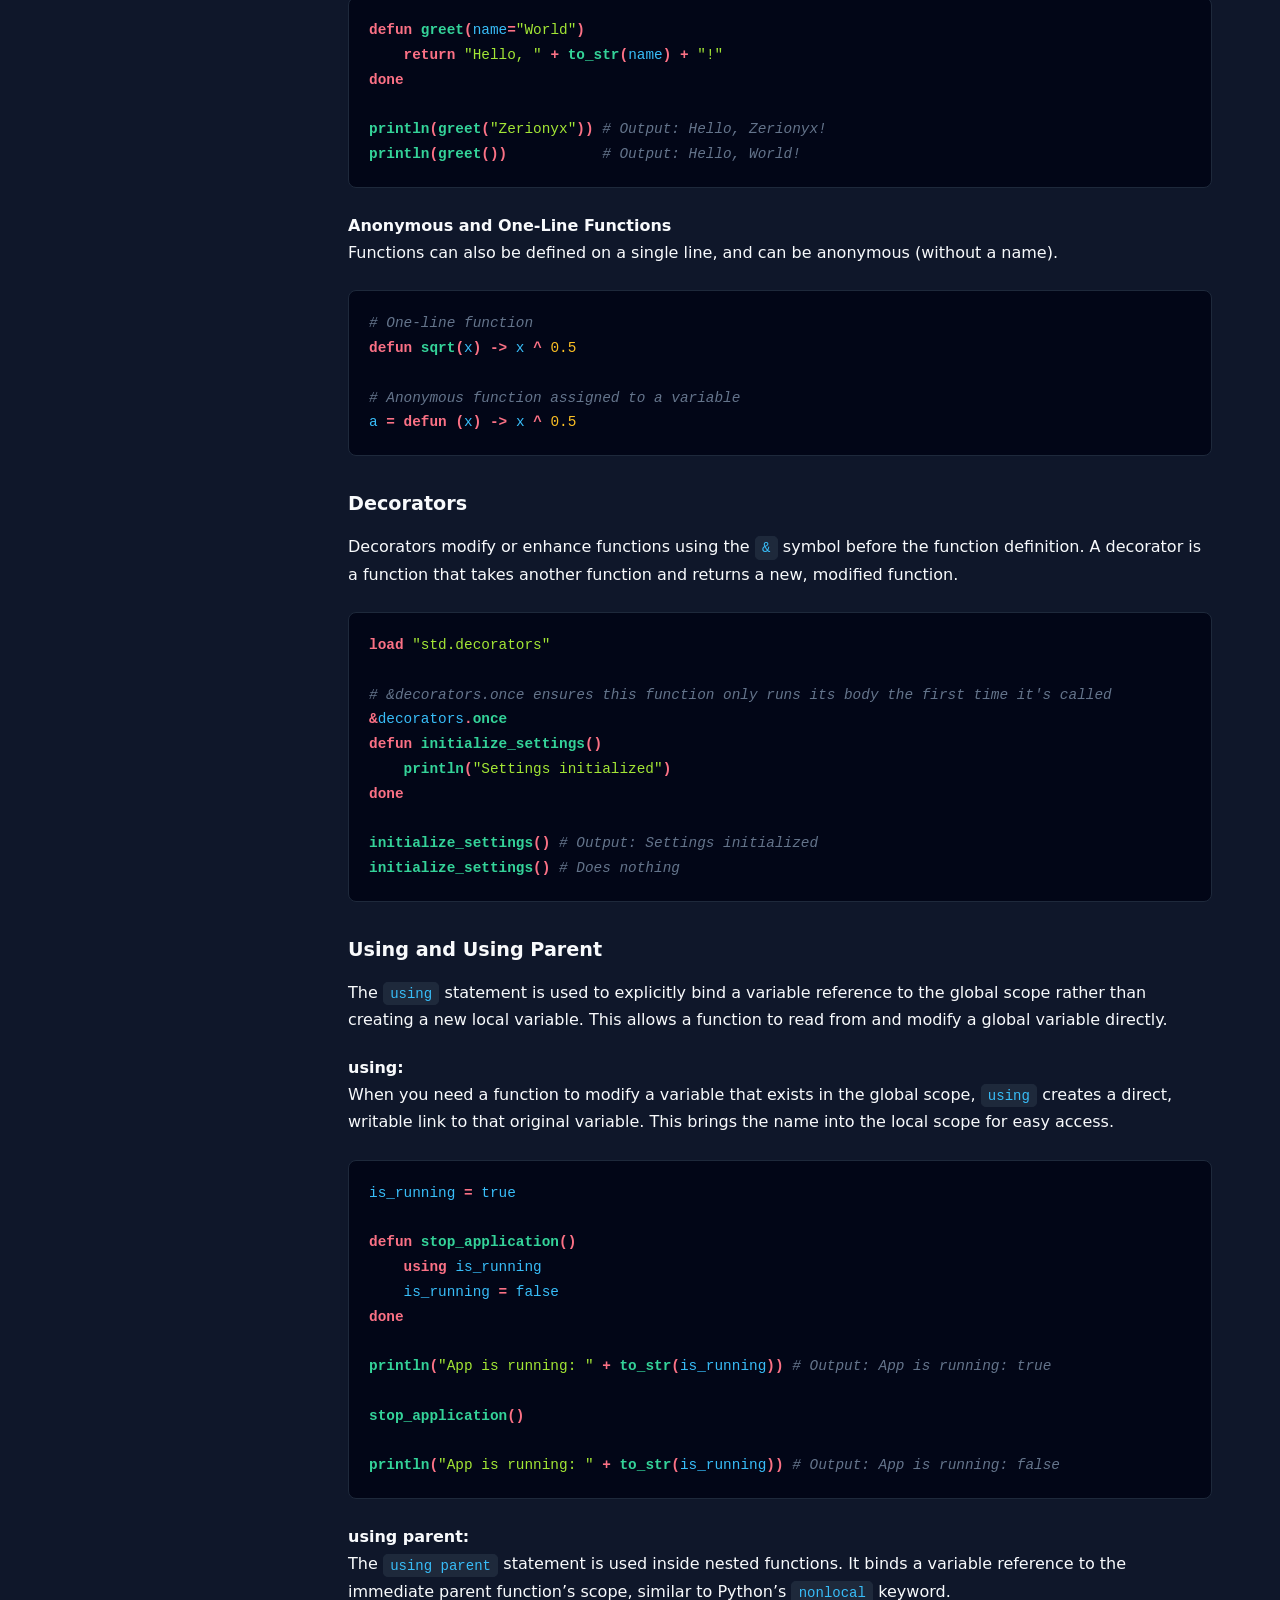
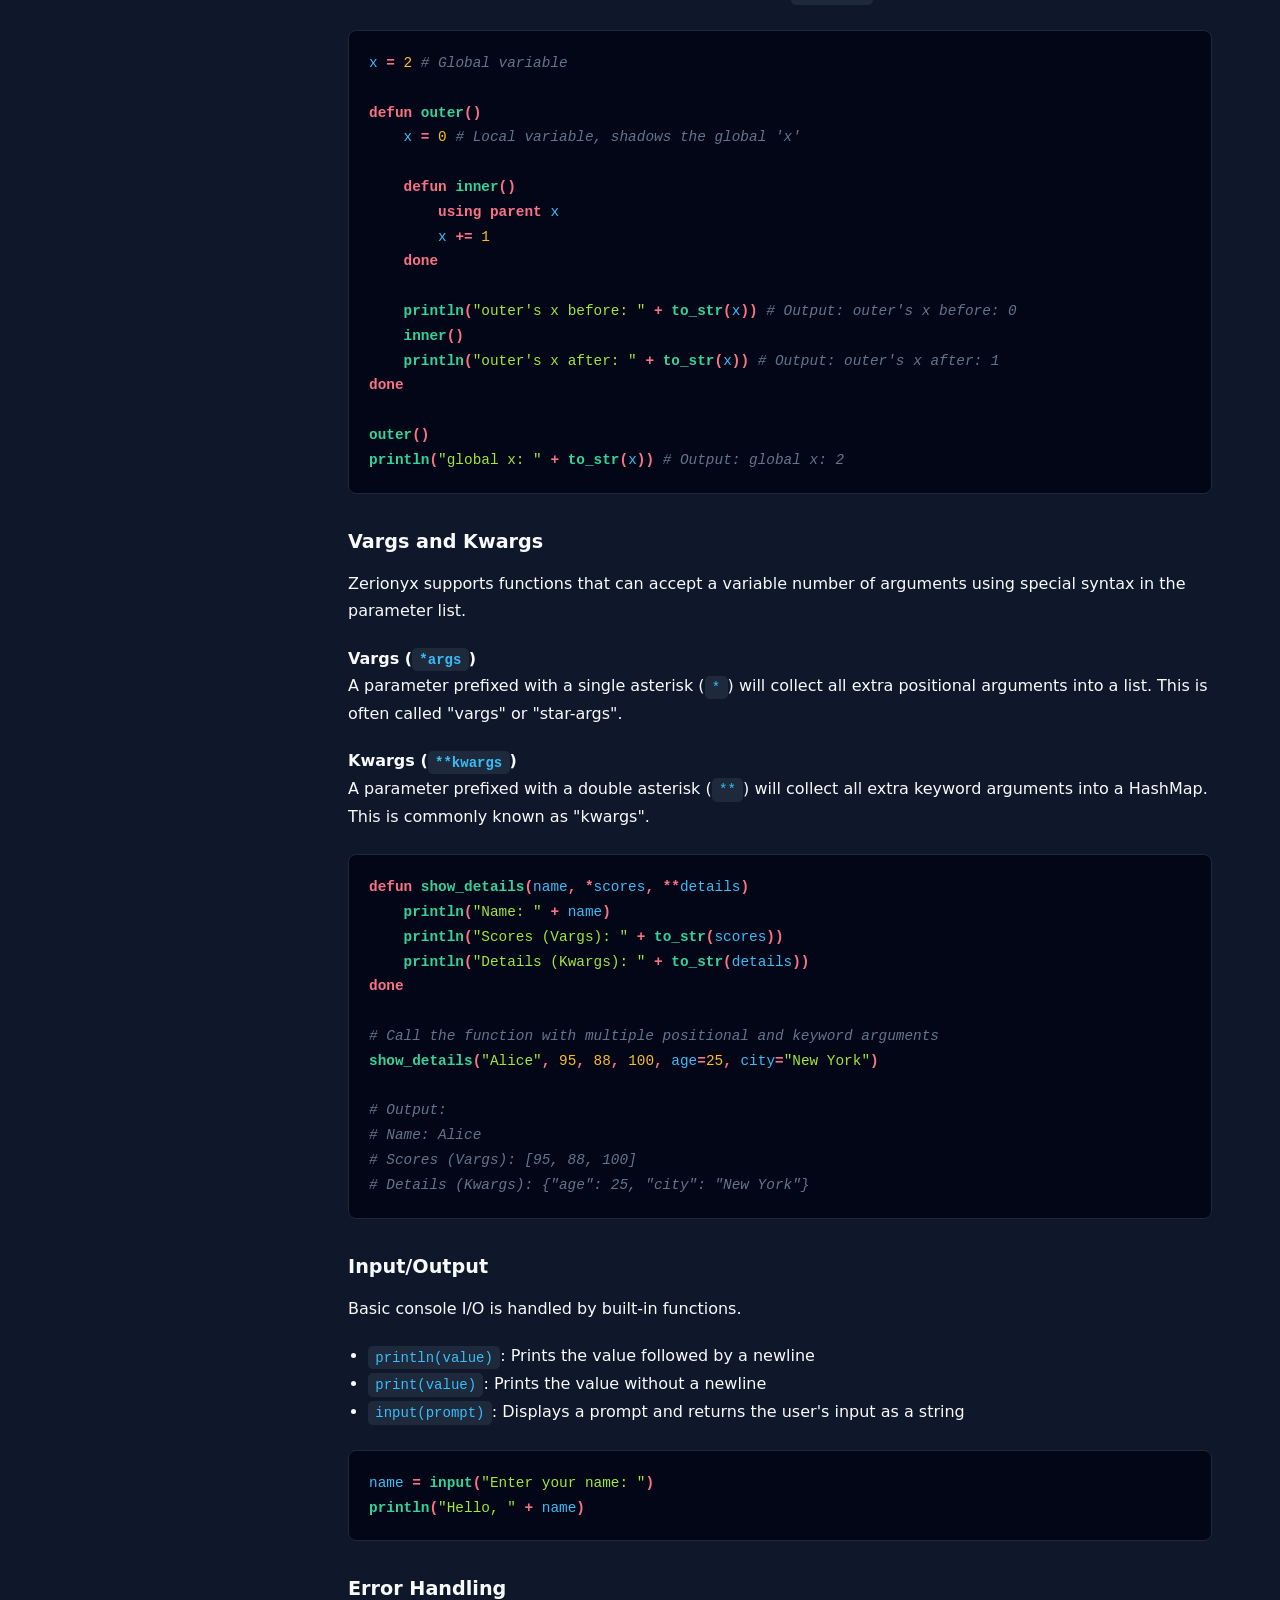
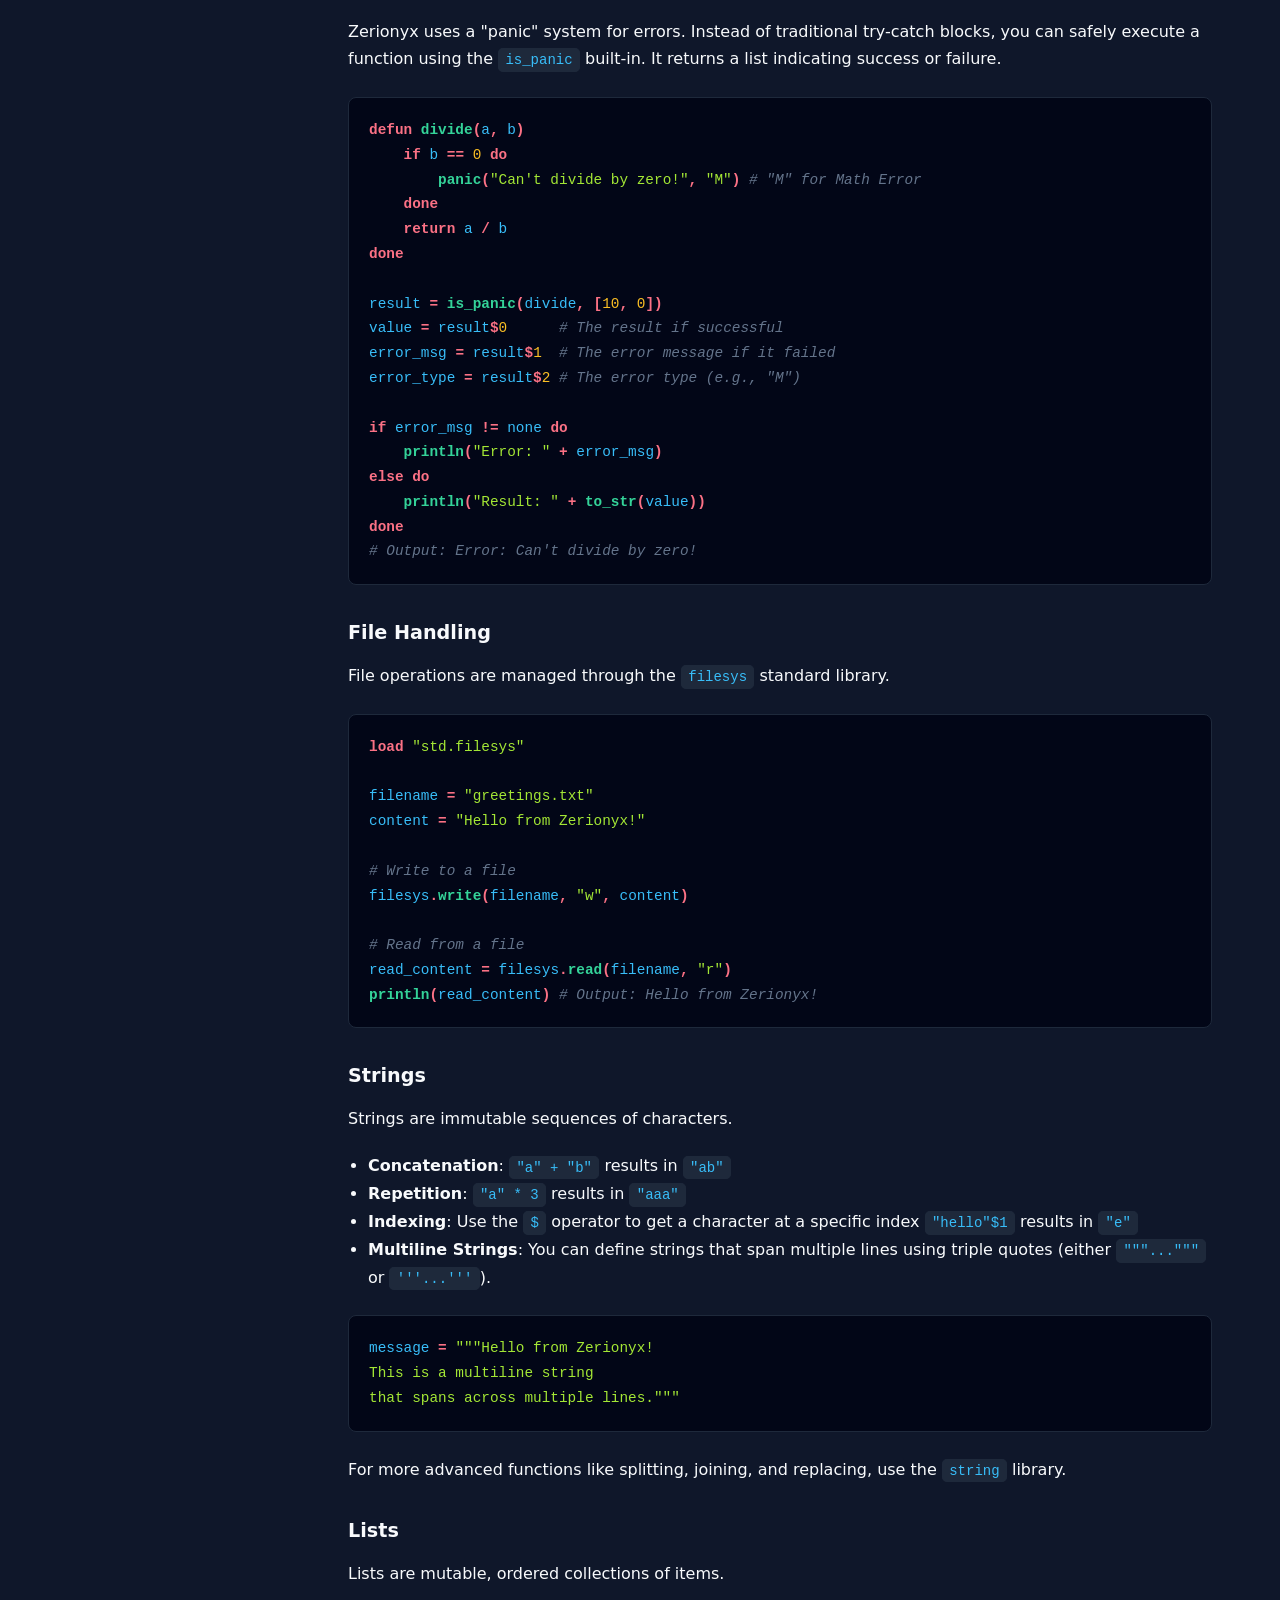
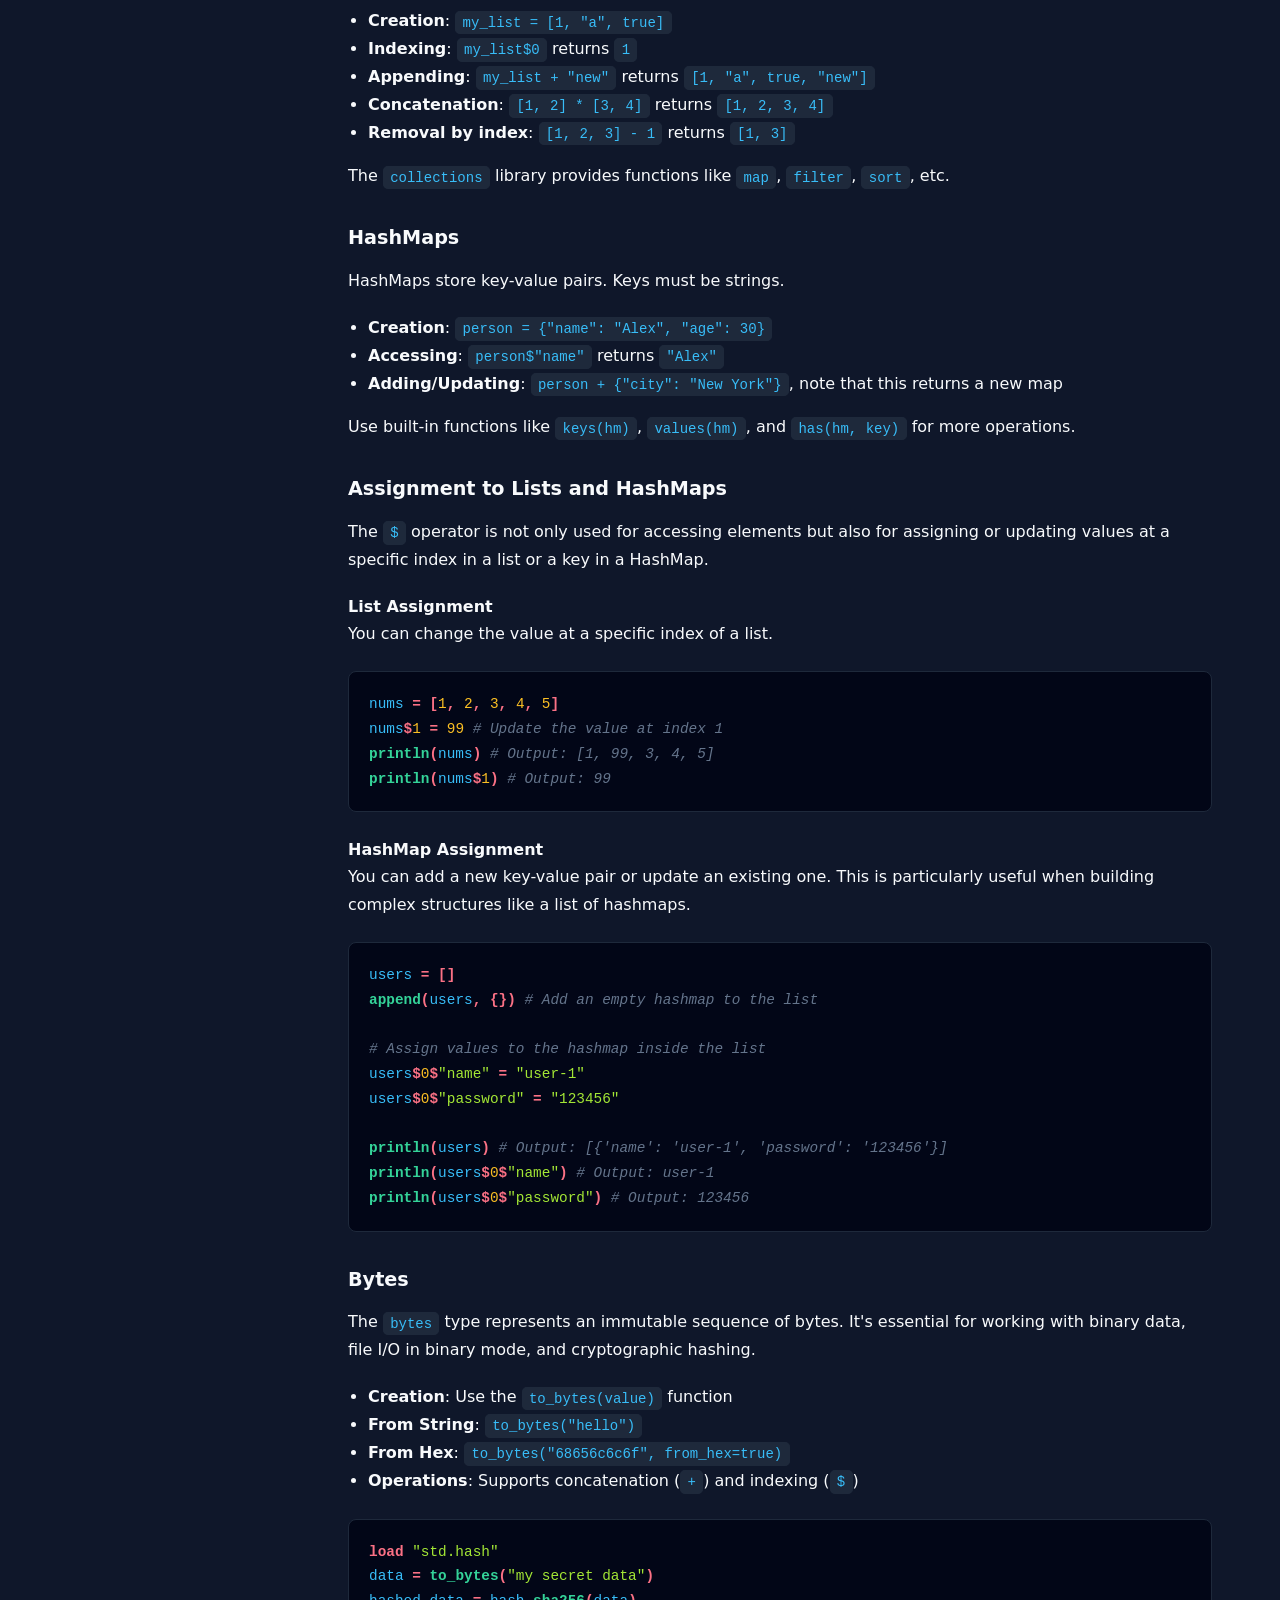
==== commit 7bdd7354: "feat(stdlib): merge listm into std.collections and add advanced collection utilities" ====
--- a/docs/docs.html
+++ b/docs/docs.html
@@ -60,7 +60,7 @@
             </ul>
             <h3>Standard Library</h3>
             <ul>
-                <li><a href="#lib-listm">listm</a></li>
+                <li><a href="#lib-collections">collections</a></li>
                 <li><a href="#lib-string">string</a></li>
                 <li><a href="#lib-math">math</a></li>
                 <li><a href="#lib-filesys">filesys</a></li>
@@ -752,7 +752,8 @@
                         <li><b>Concatenation</b>: <code>[1, 2] * [3, 4]</code> returns <code>[1, 2, 3, 4]</code></li>
                         <li><b>Removal by index</b>: <code>[1, 2, 3] - 1</code> returns <code>[1, 3]</code></li>
                     </ul>
-                    <p>The <code>listm</code> library provides functions like <code>map</code>, <code>filter</code>,
+                    <p>The <code>collections</code> library provides functions like <code>map</code>,
+                        <code>filter</code>,
                         <code>sort</code>, etc.
                     </p>
                 </section>
@@ -904,8 +905,8 @@
 
 
 
-                <div id="lib-listm">
-                    <h3>listm.zyx</h3>
+                <div id="lib-collections">
+                    <h3>collections.zyx</h3>
                     <ul>
                         <li><b>map(f, l)</b> &rarr; list &mdash; Apply function <code>f</code> to each element of list
                             <code>l</code>
@@ -939,6 +940,24 @@
                         </li>
                         <li><b>rand_int_list(len, min, max)</b> &rarr; list &mdash; List of random integers</li>
                         <li><b>rand_float_list(len, min, max)</b> &rarr; list &mdash; List of random floats</li>
+                        <li><b>any(f, l)</b> &rarr; bool &mdash; Return <code>true</code> if at least one element in
+                            list <code>l</code> matches the predicate function <code>f</code></li>
+                        <li><b>all(f, l)</b> &rarr; bool &mdash; Return <code>true</code> only if all elements in list
+                            <code>l</code> match the predicate function <code>f</code></li>
+                        <li><b>find(f, l)</b> &rarr; any/none &mdash; Find and return the first element in list
+                            <code>l</code> that matches the predicate function <code>f</code></li>
+                        <li><b>unique(l)</b> &rarr; list &mdash; Return a new list containing only unique elements from
+                            list <code>l</code></li>
+                        <li><b>merge(h1, h2)</b> &rarr; hashmap &mdash; Merge two hashmaps together and return a new
+                            hashmap</li>
+                        <li><b>invert(h)</b> &rarr; hashmap &mdash; Invert the keys and values of hashmap <code>h</code>
+                            (values must be strings)</li>
+                        <li><b>from_keys(l, default=none)</b> &rarr; hashmap &mdash; Create a hashmap from a list of
+                            keys <code>l</code> with an optional default value</li>
+                        <li><b>map_values(f, h)</b> &rarr; hashmap &mdash; Apply function <code>f</code> to all values
+                            in hashmap <code>h</code> and return a new hashmap</li>
+                        <li><b>map_filter(f, h)</b> &rarr; hashmap &mdash; Filter hashmap <code>h</code> based on a
+                            predicate function <code>f(key, value)</code></li>
                     </ul>
                 </div>
                 <div id="lib-string">
@@ -1311,15 +1330,13 @@
                 <div id="lib-csv">
                     <h3>csv.zyx</h3>
                     <ul>
-                        <li><b>read(file_path)</b> &rarr; list &mdash; Read CSV file at <code>file_path</code> and
-                            return
-                            header-keyed hashmap of column lists</li>
-                        <li><b>write(file_path, data)</b> &rarr; none &mdash; Write <code>data</code> to CSV file at
-                            <code>file_path</code>
-                        </li>
-                    </ul>
-                </div>
-
+                        <li><b>parse(s)</b> &rarr; hashmap &mdash; Parse CSV string <code>s</code> and
+                            return a header-keyed hashmap of column lists</li>
+                        <li><b>stringify(data)</b> &rarr; str &mdash; Convert a header-keyed hashmap <code>data</code>
+                            of column lists into a CSV-formatted string
+                        </li>
+                    </ul>
+                </div>
             </section>
         </main>
     </div>
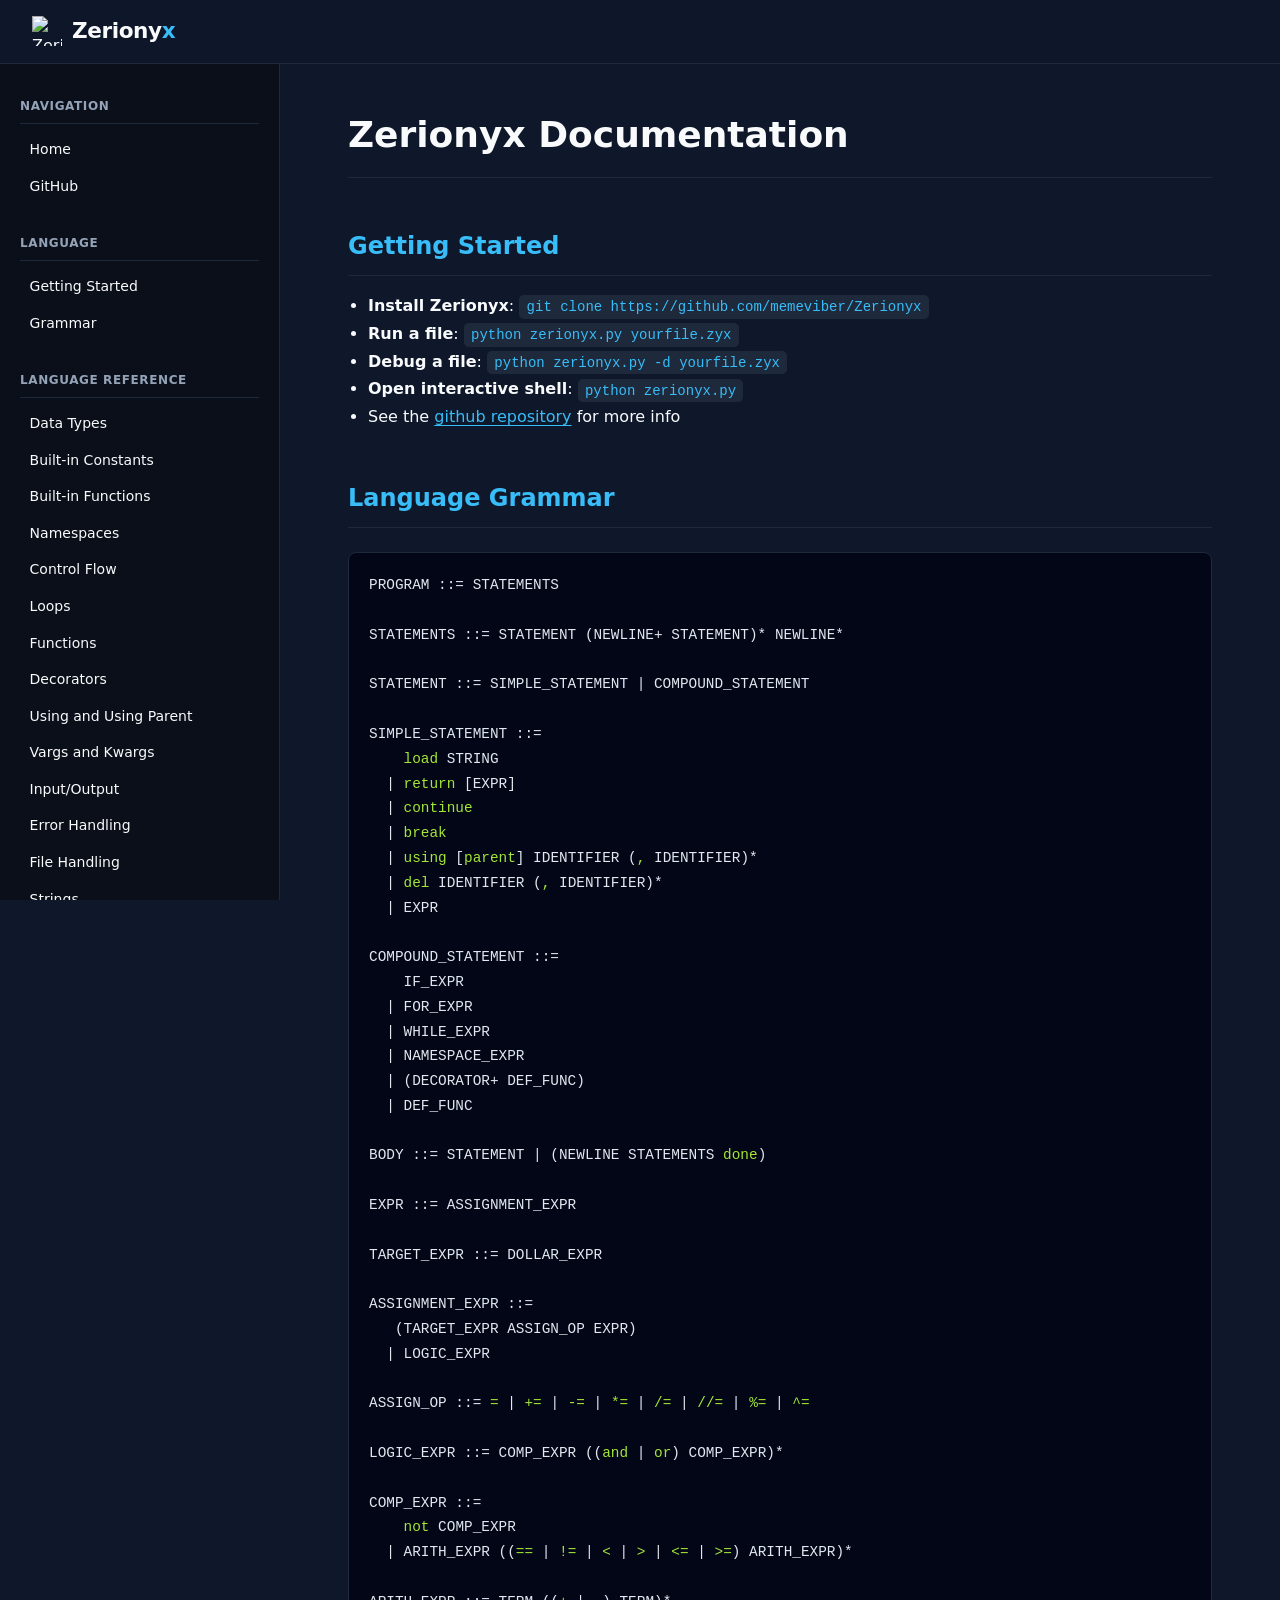
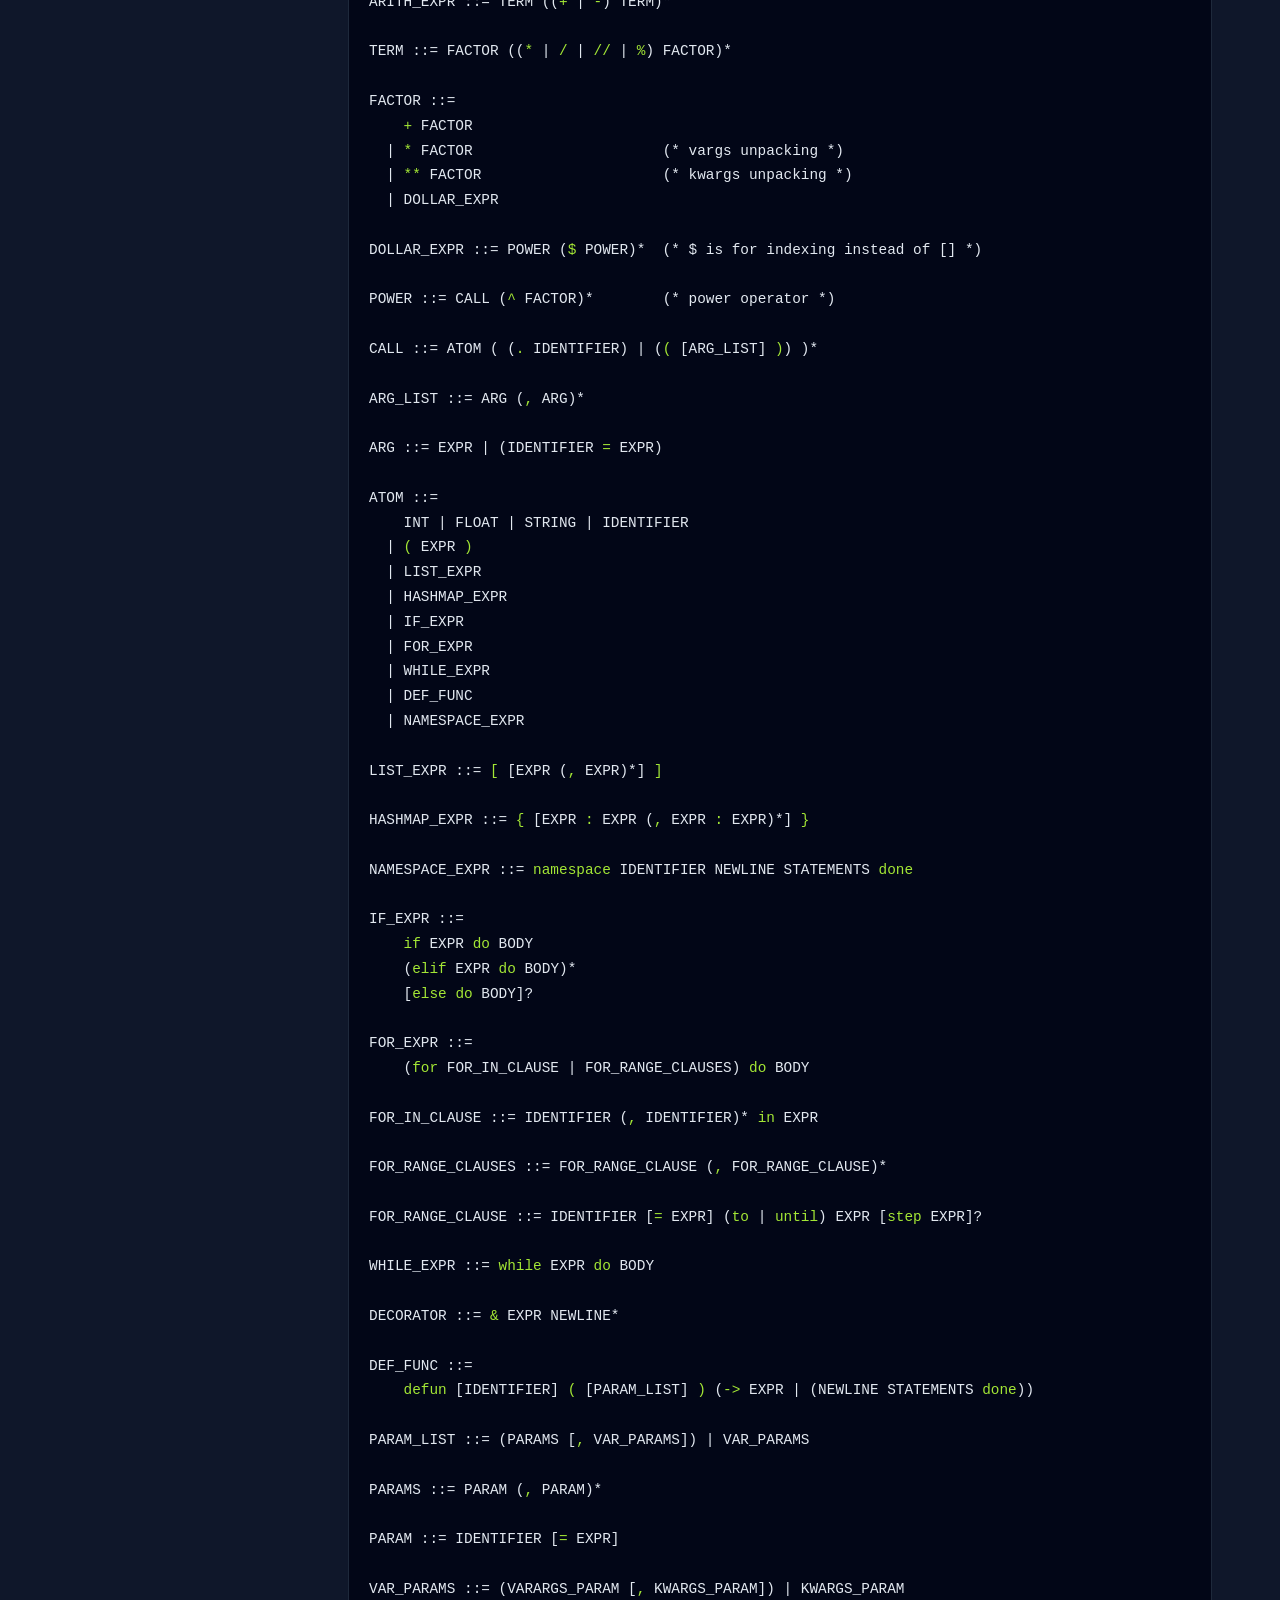
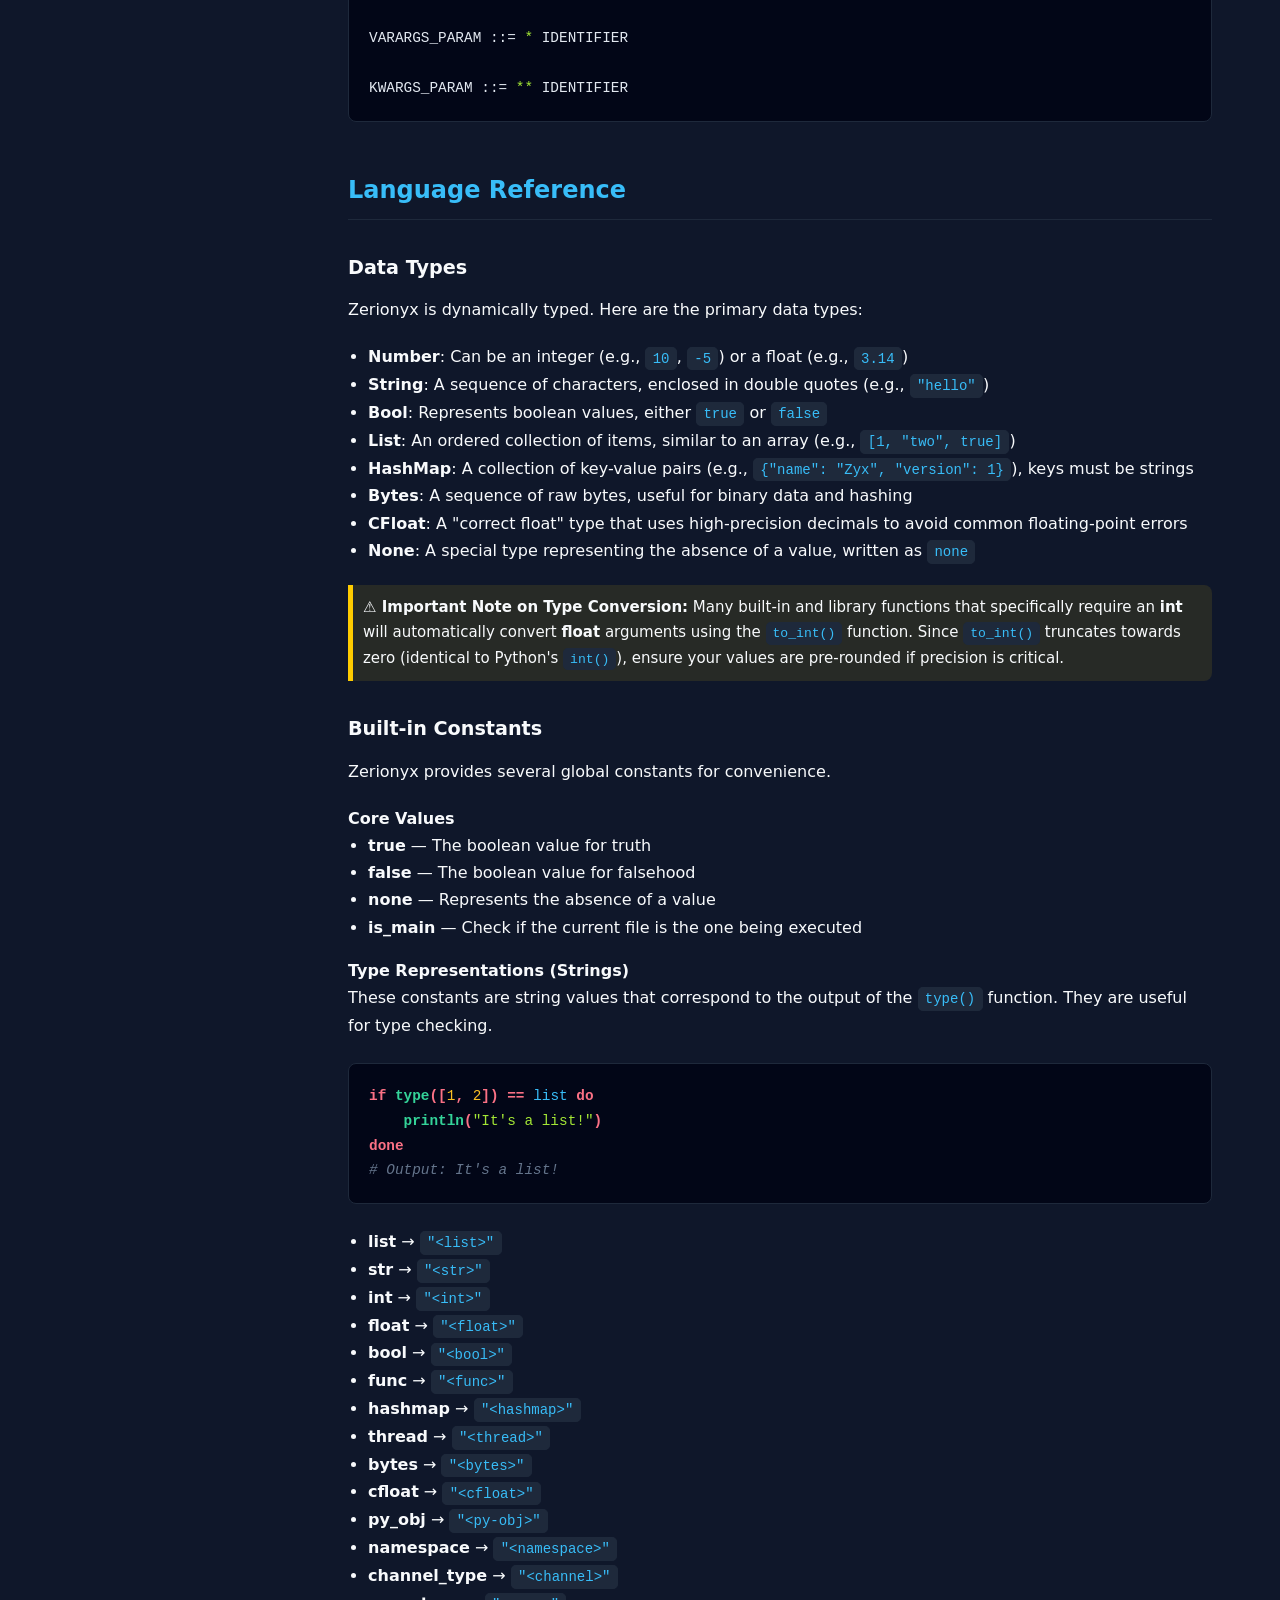
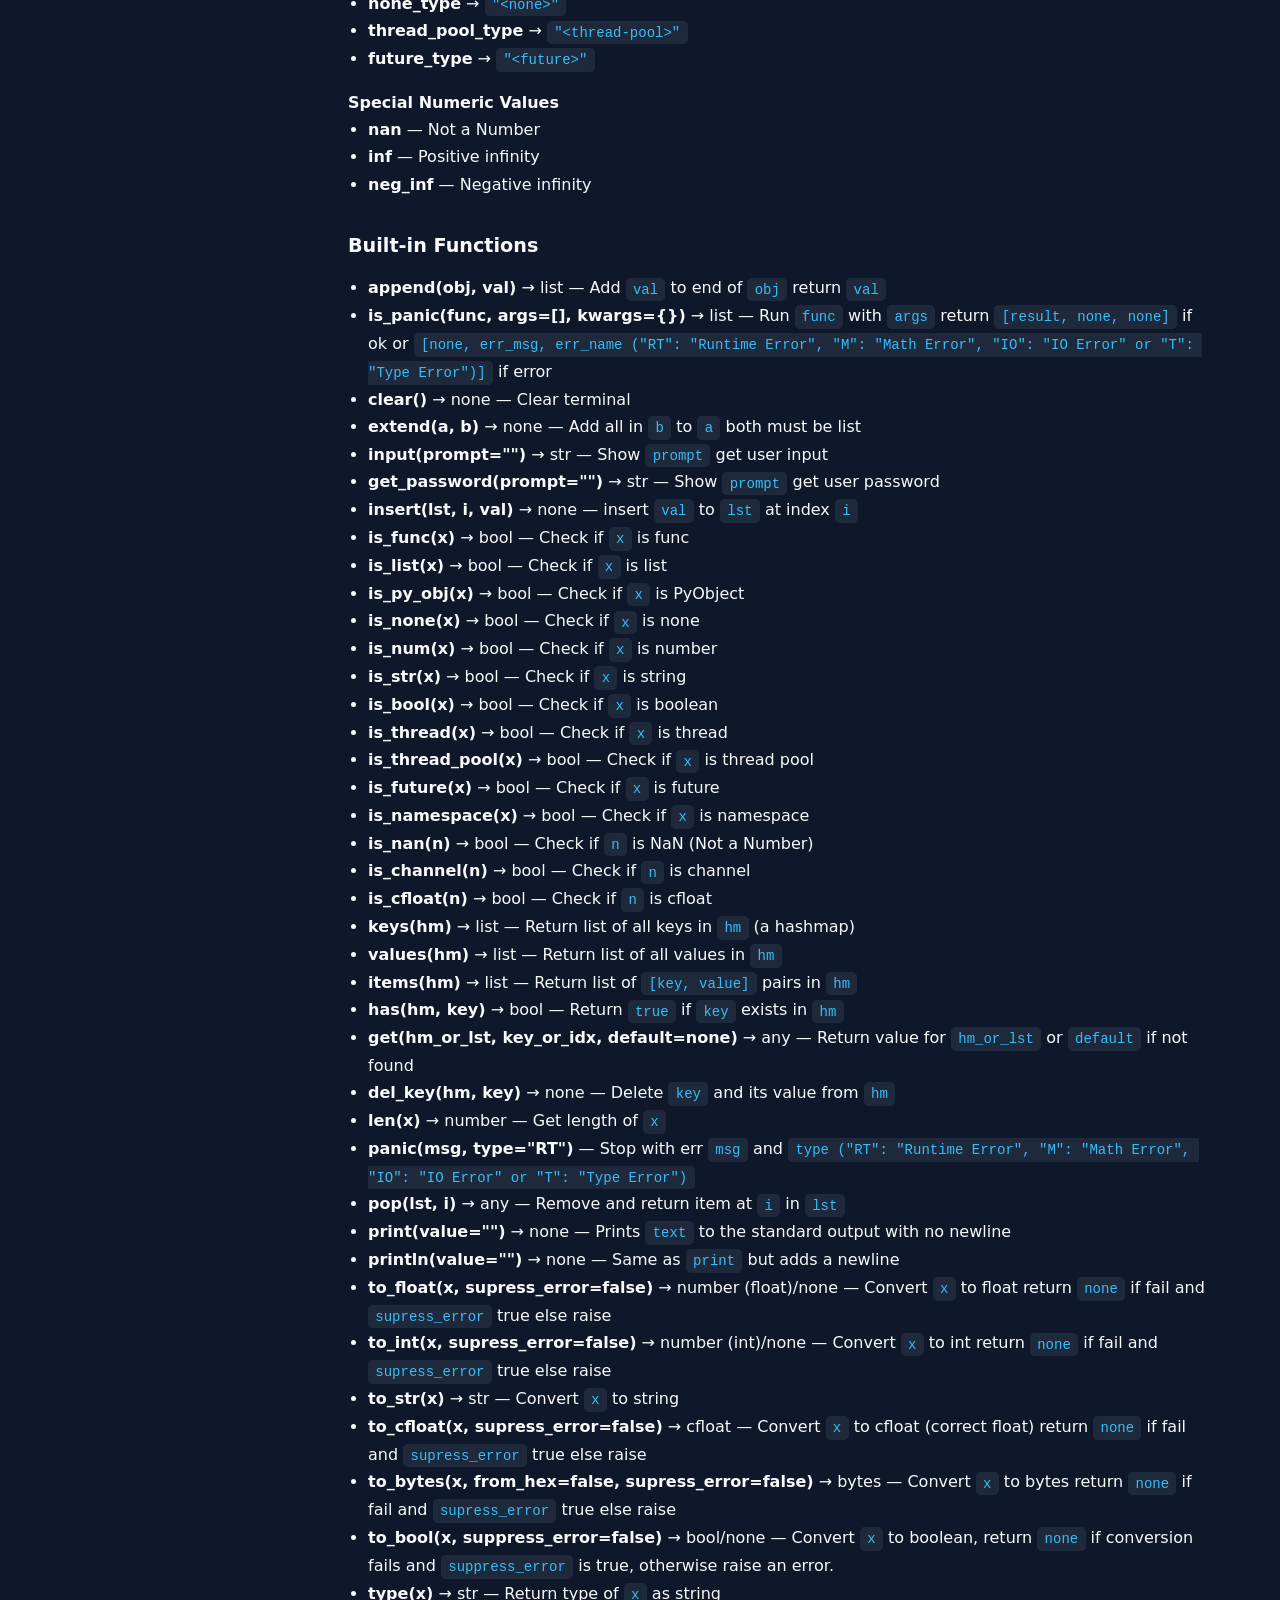
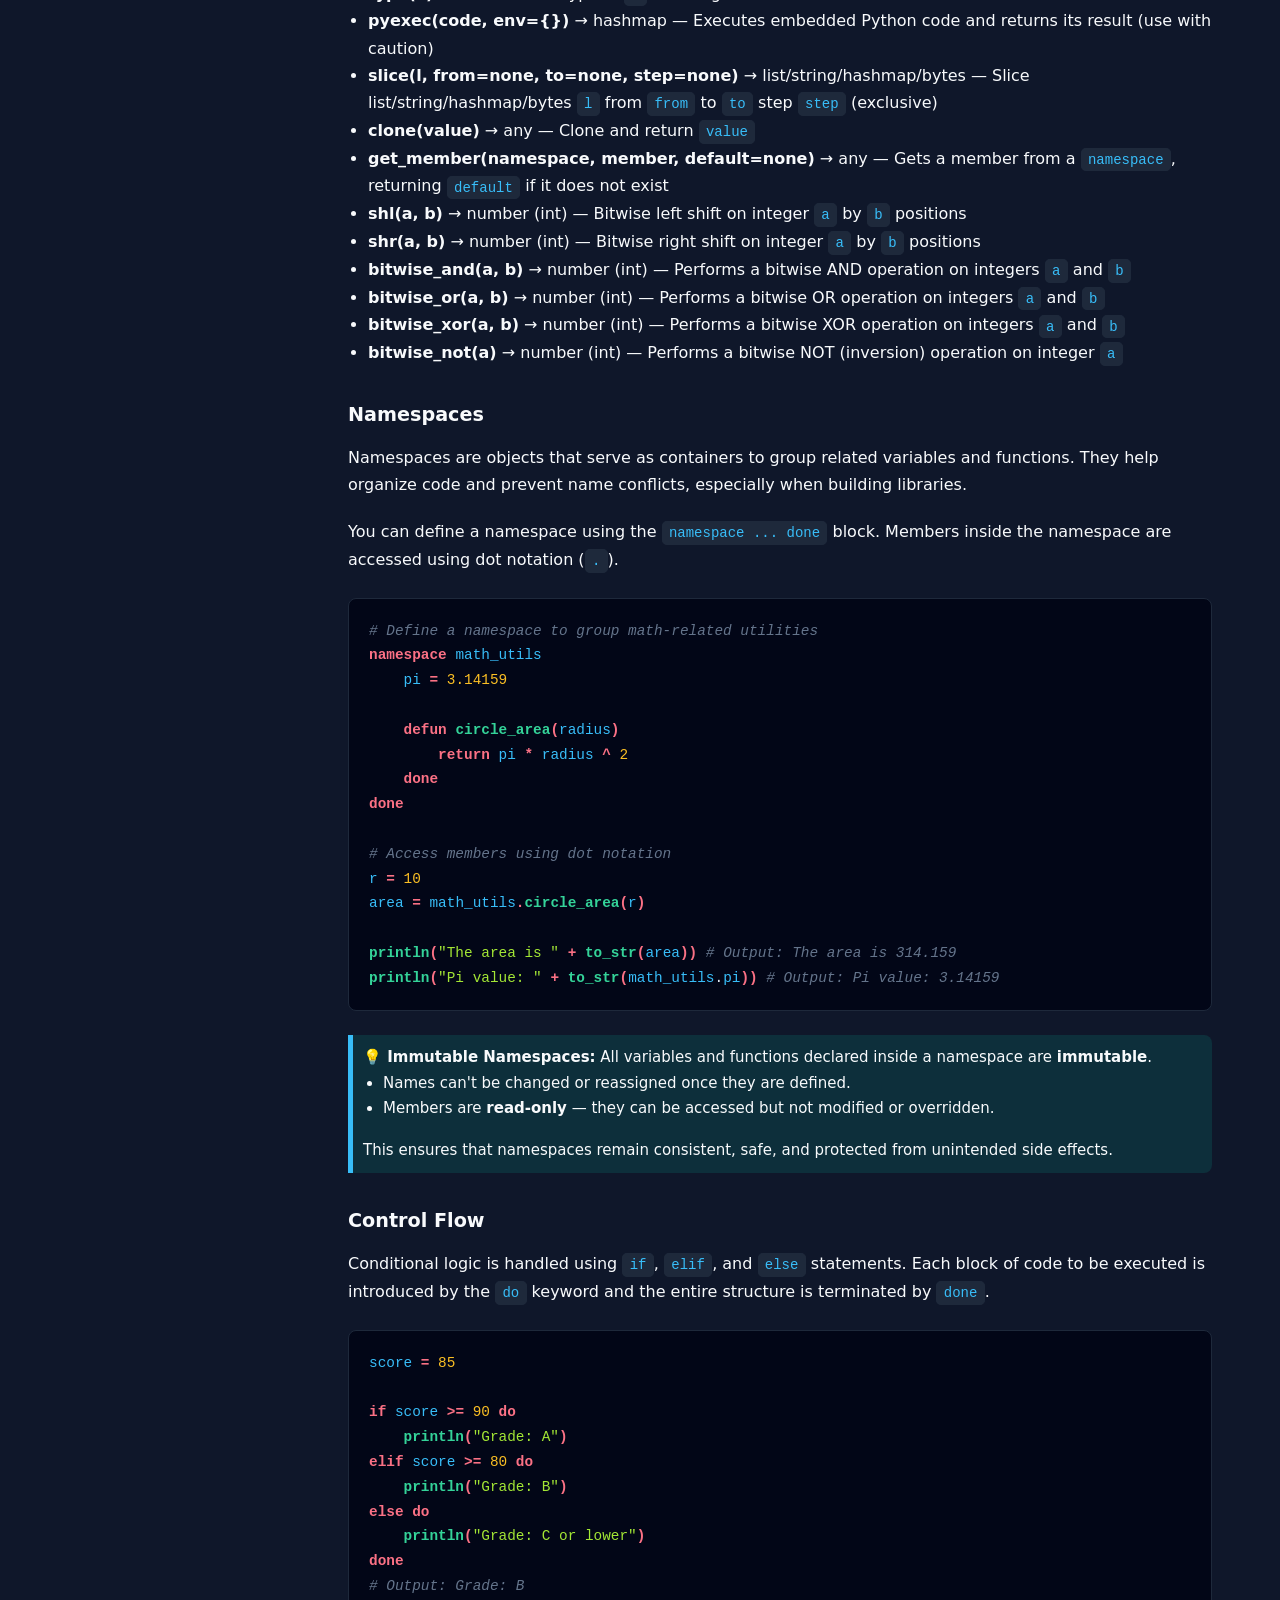
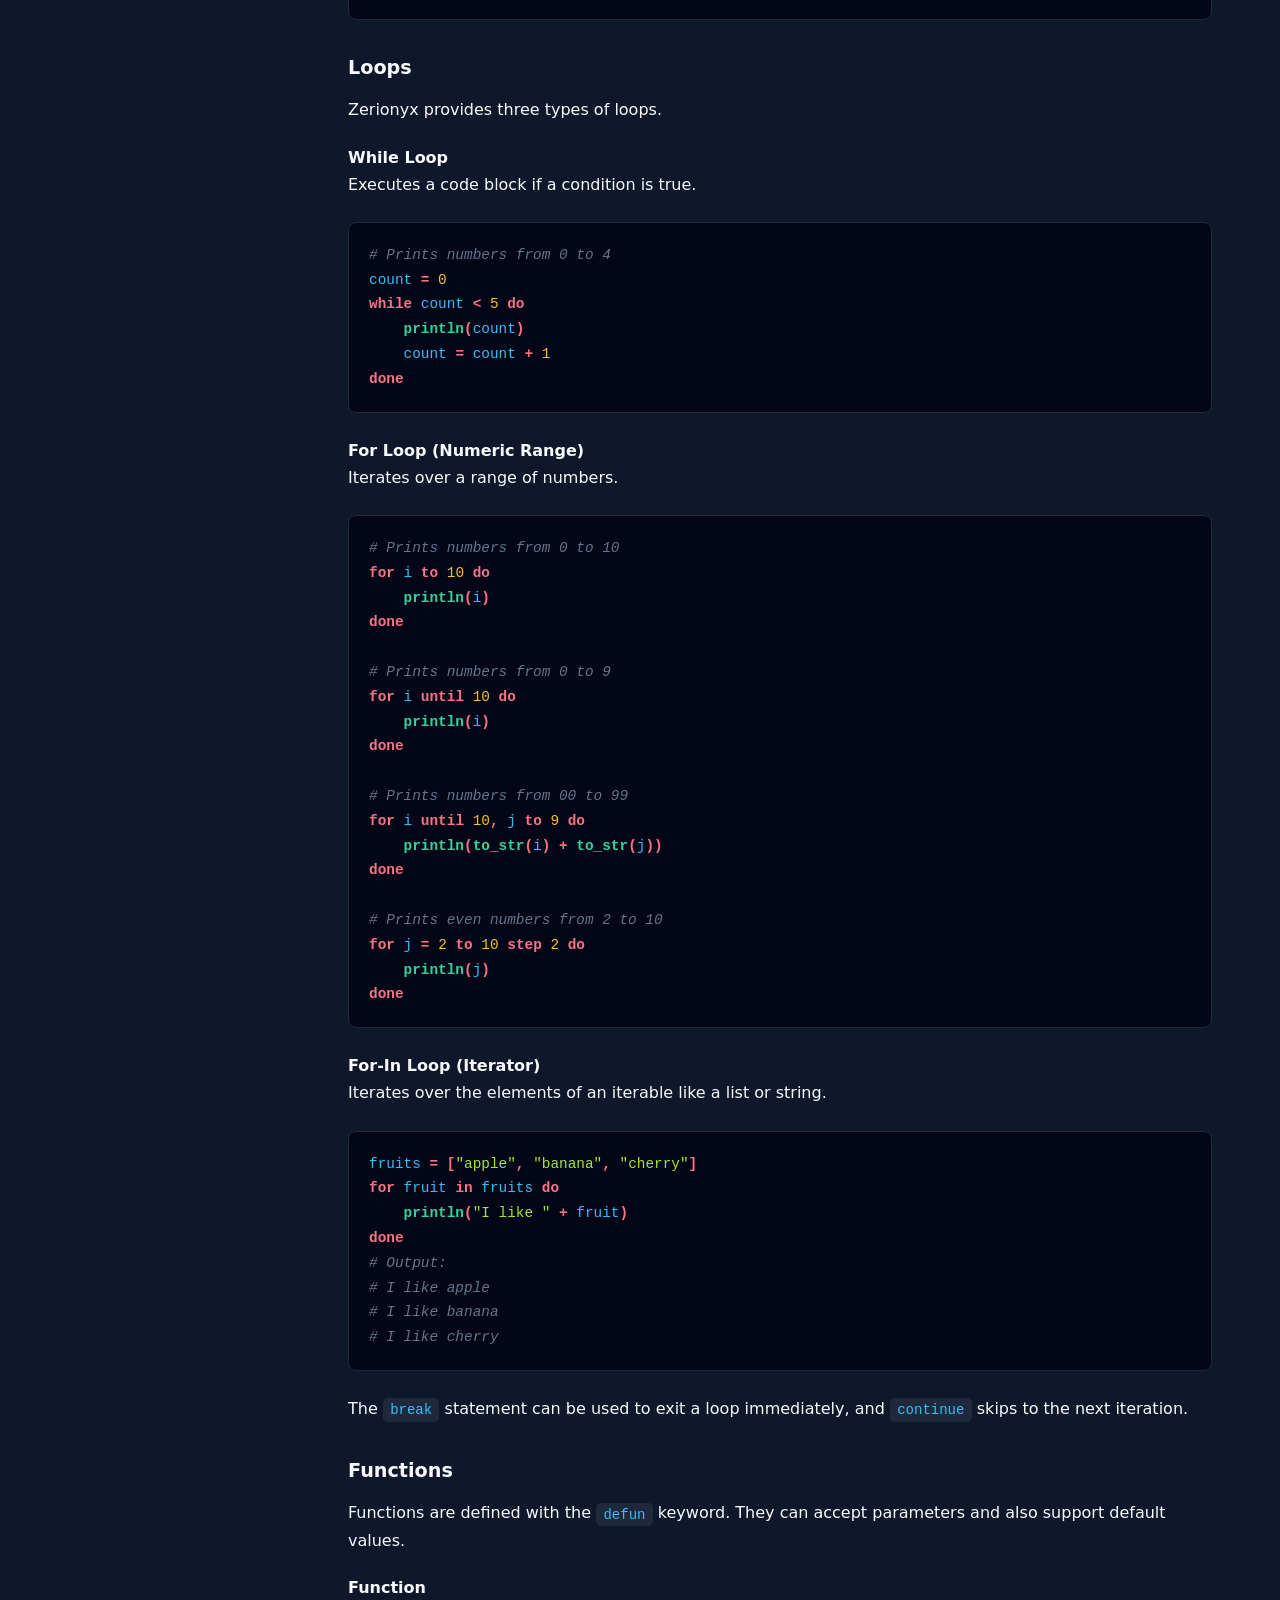
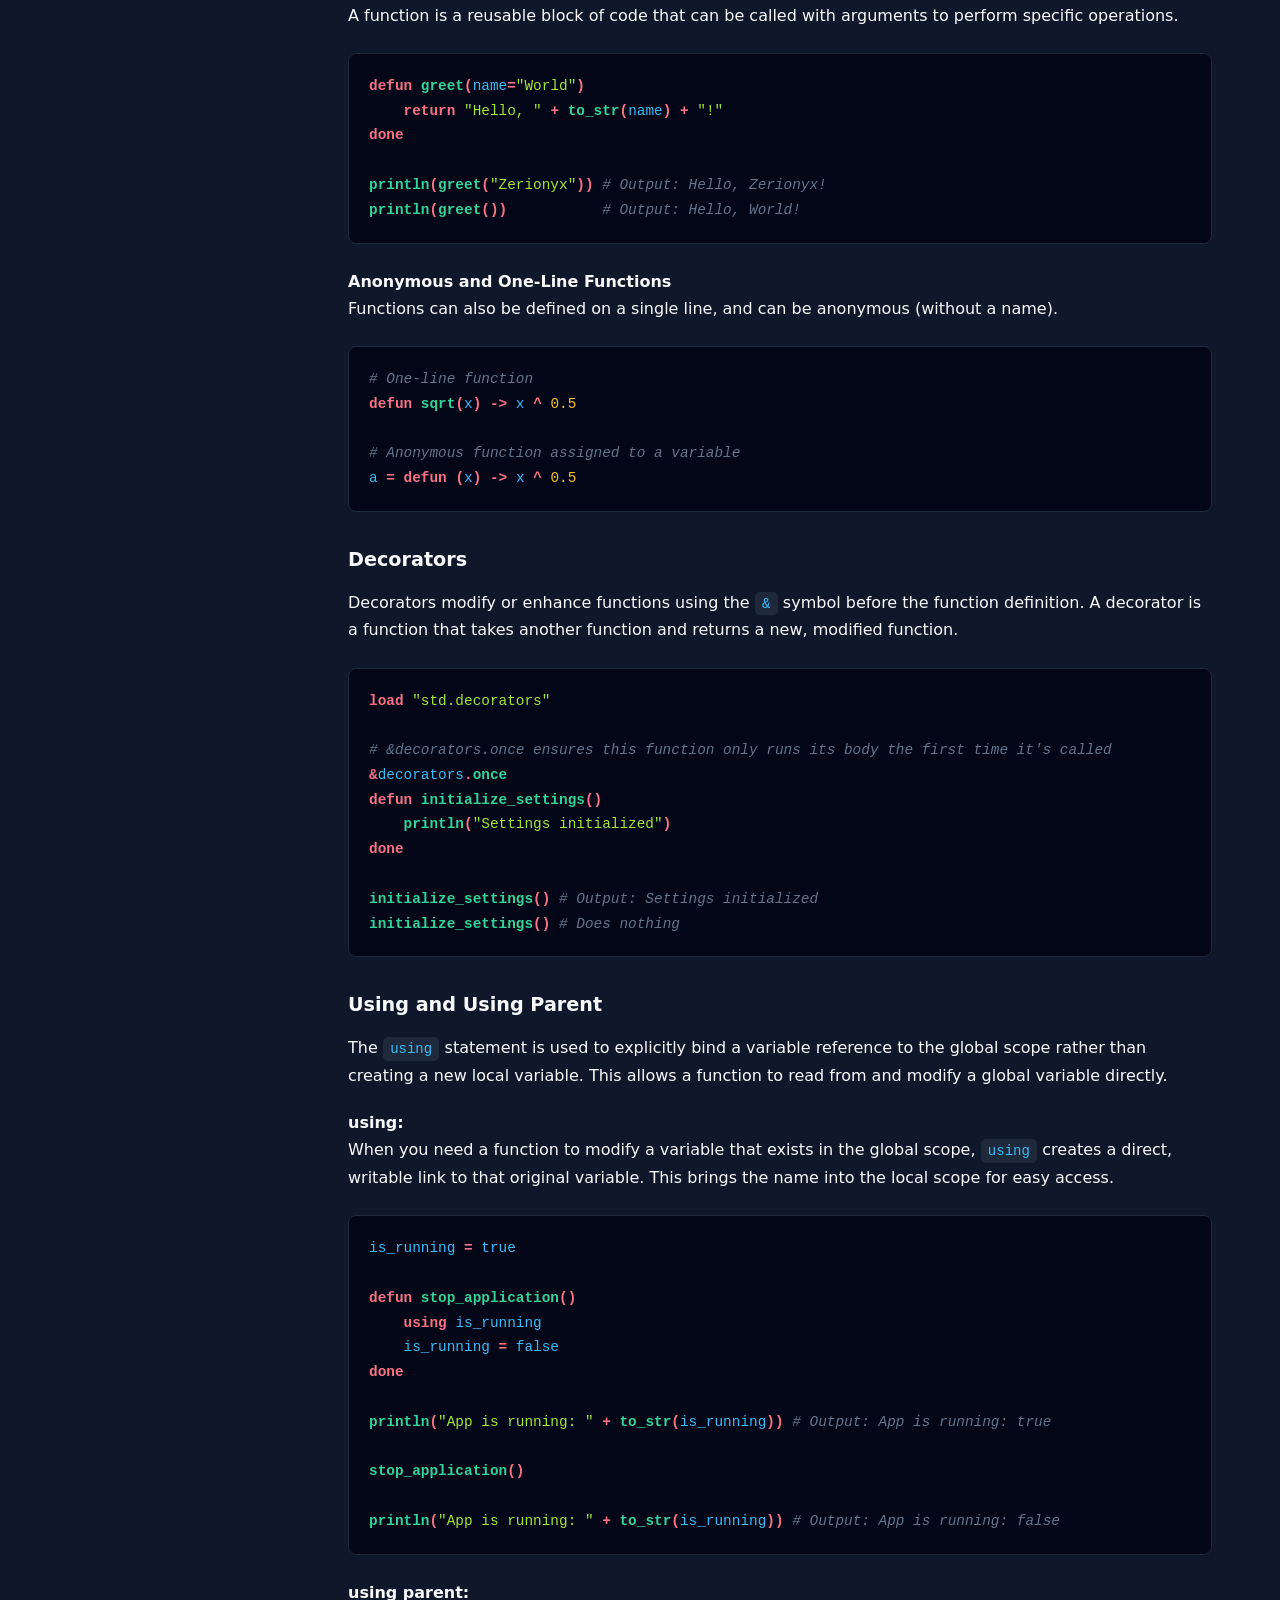
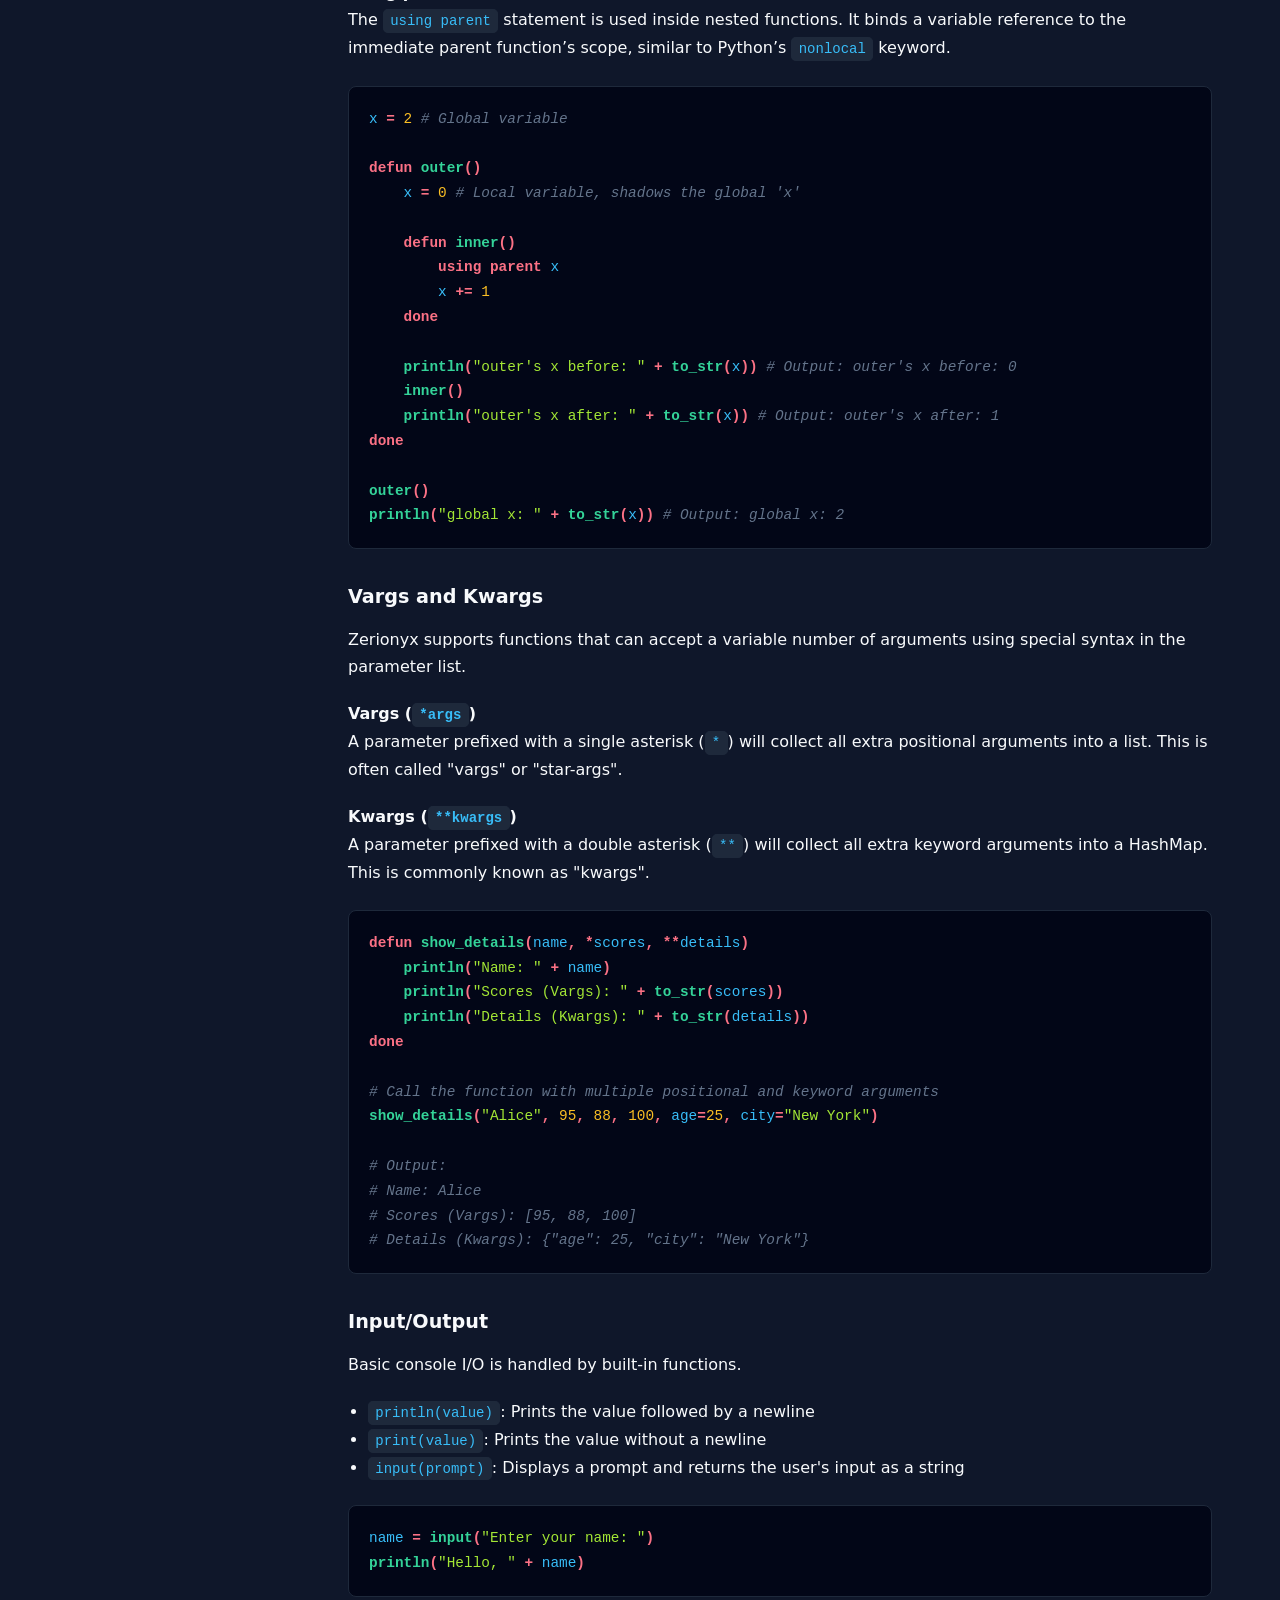
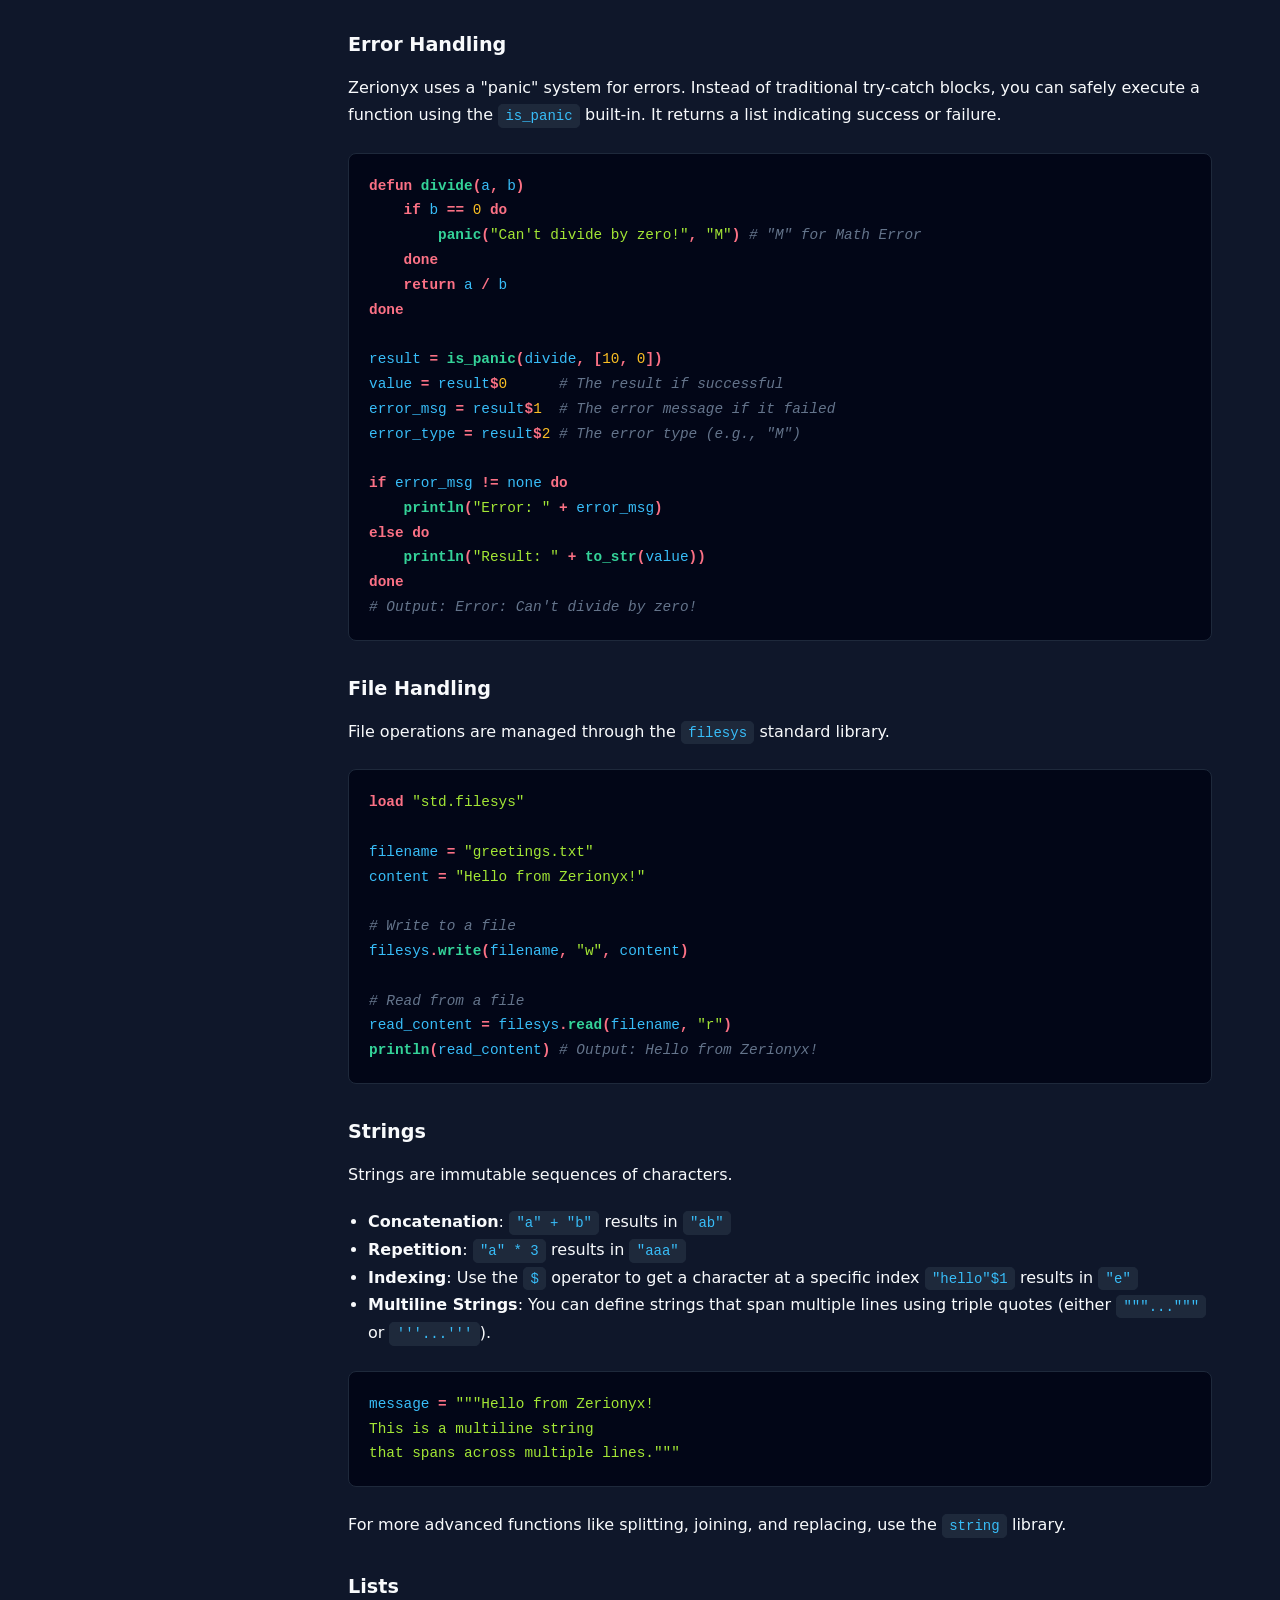
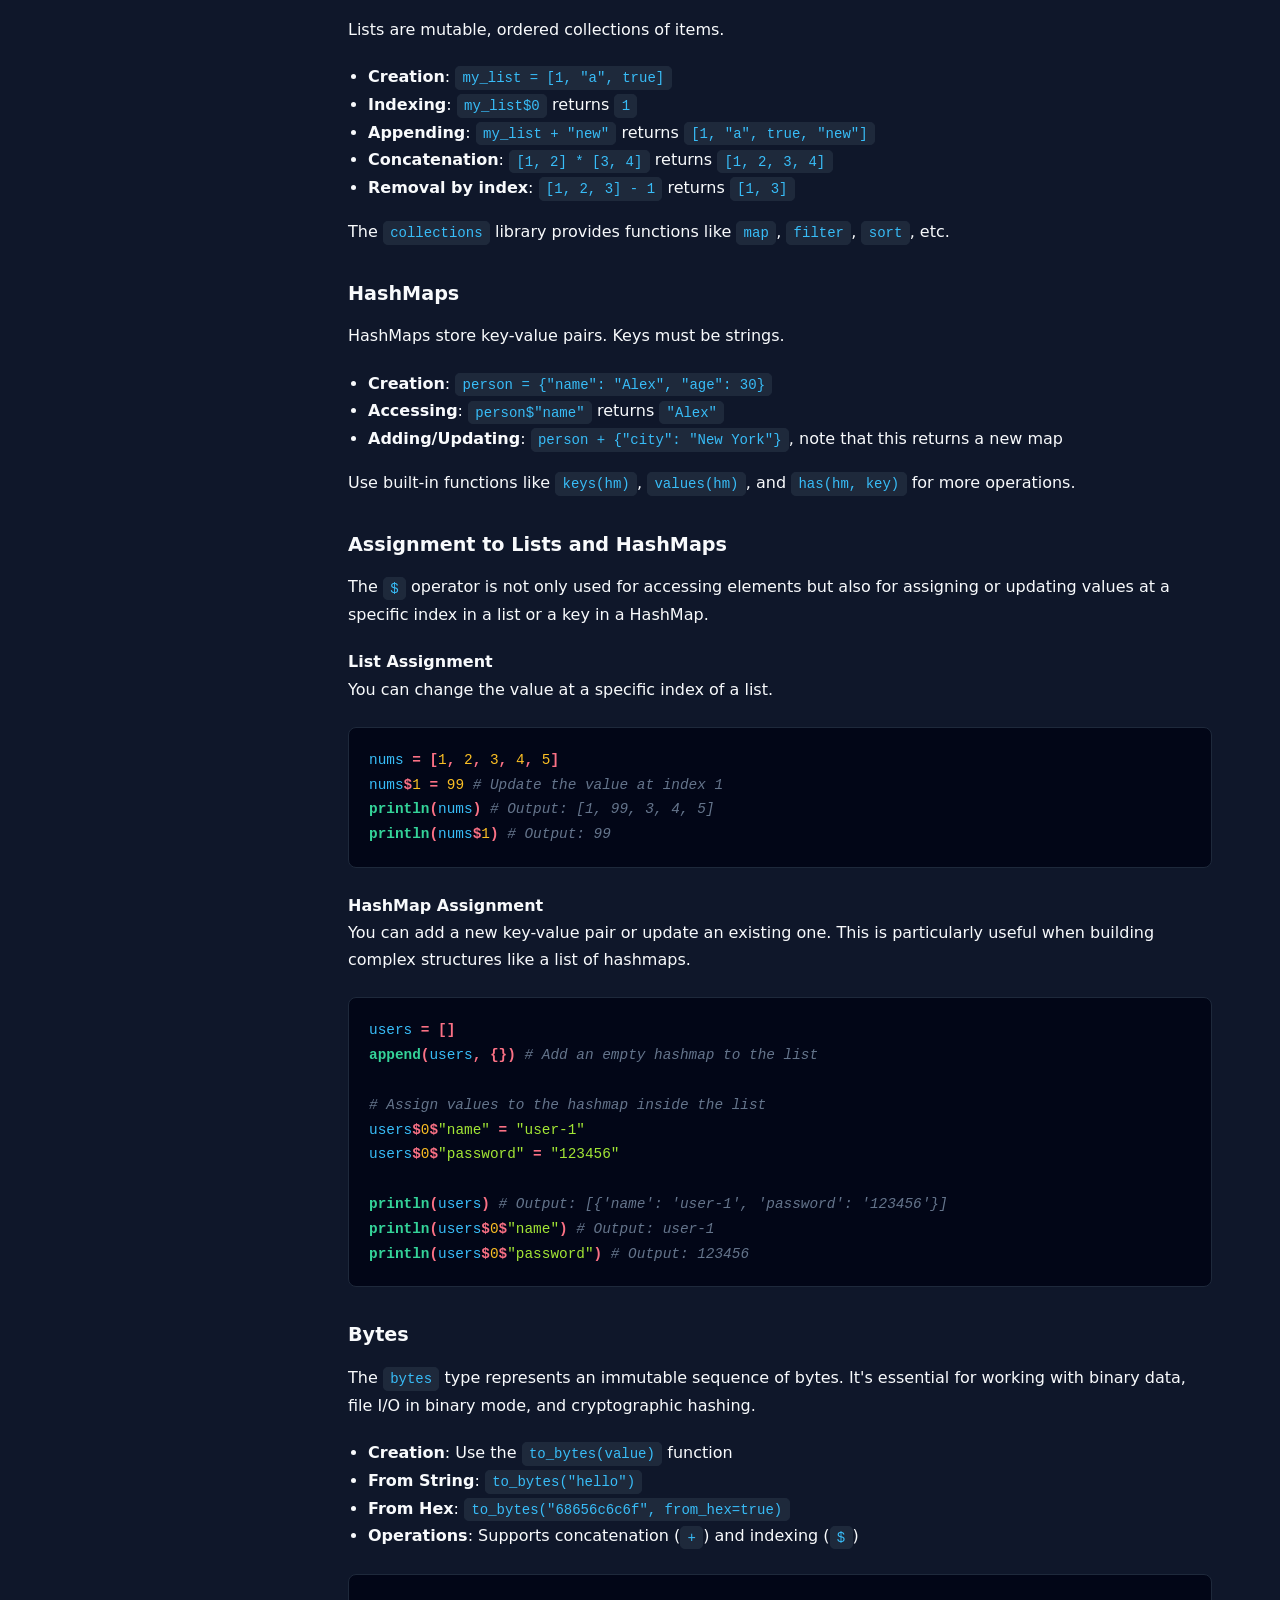
==== commit 4d2b1bdc: "Bug fix" ====
--- a/docs/docs.html
+++ b/docs/docs.html
@@ -387,6 +387,11 @@
                             to bytes return
                             <code>none</code> if fail and <code>supress_error</code> true else raise
                         </li>
+                        <li><b>to_bool(x, suppress_error=false)</b> &rarr; bool/none &mdash; Convert
+                            <code>x</code> to boolean, return
+                            <code>none</code> if conversion fails and <code>suppress_error</code> is true, otherwise
+                            raise an error.
+                        </li>
                         <li><b>type(x)</b> &rarr; str &mdash; Return type of <code>x</code> as string</li>
                         <li><b>pyexec(code, env={})</b> &rarr; hashmap &mdash; Executes embedded Python code and
                             returns
@@ -943,9 +948,11 @@
                         <li><b>any(f, l)</b> &rarr; bool &mdash; Return <code>true</code> if at least one element in
                             list <code>l</code> matches the predicate function <code>f</code></li>
                         <li><b>all(f, l)</b> &rarr; bool &mdash; Return <code>true</code> only if all elements in list
-                            <code>l</code> match the predicate function <code>f</code></li>
+                            <code>l</code> match the predicate function <code>f</code>
+                        </li>
                         <li><b>find(f, l)</b> &rarr; any/none &mdash; Find and return the first element in list
-                            <code>l</code> that matches the predicate function <code>f</code></li>
+                            <code>l</code> that matches the predicate function <code>f</code>
+                        </li>
                         <li><b>unique(l)</b> &rarr; list &mdash; Return a new list containing only unique elements from
                             list <code>l</code></li>
                         <li><b>merge(h1, h2)</b> &rarr; hashmap &mdash; Merge two hashmaps together and return a new
